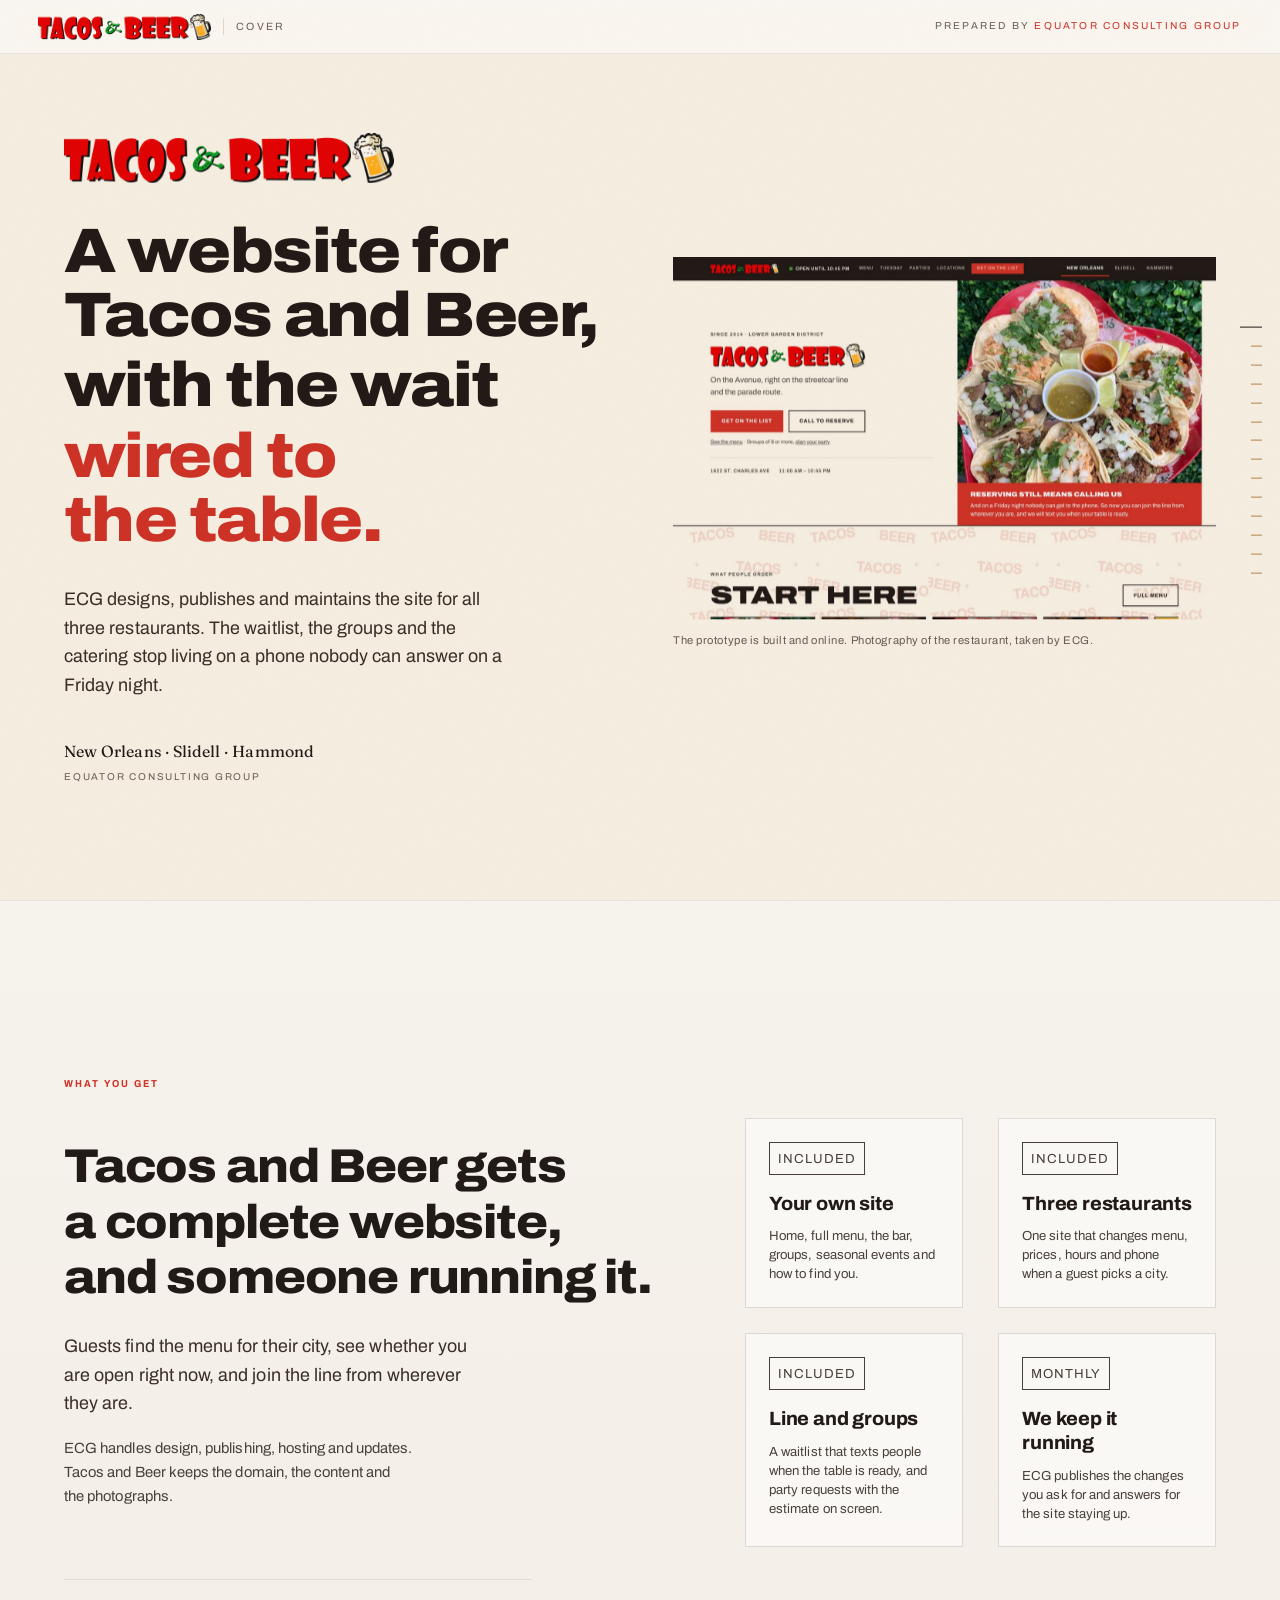
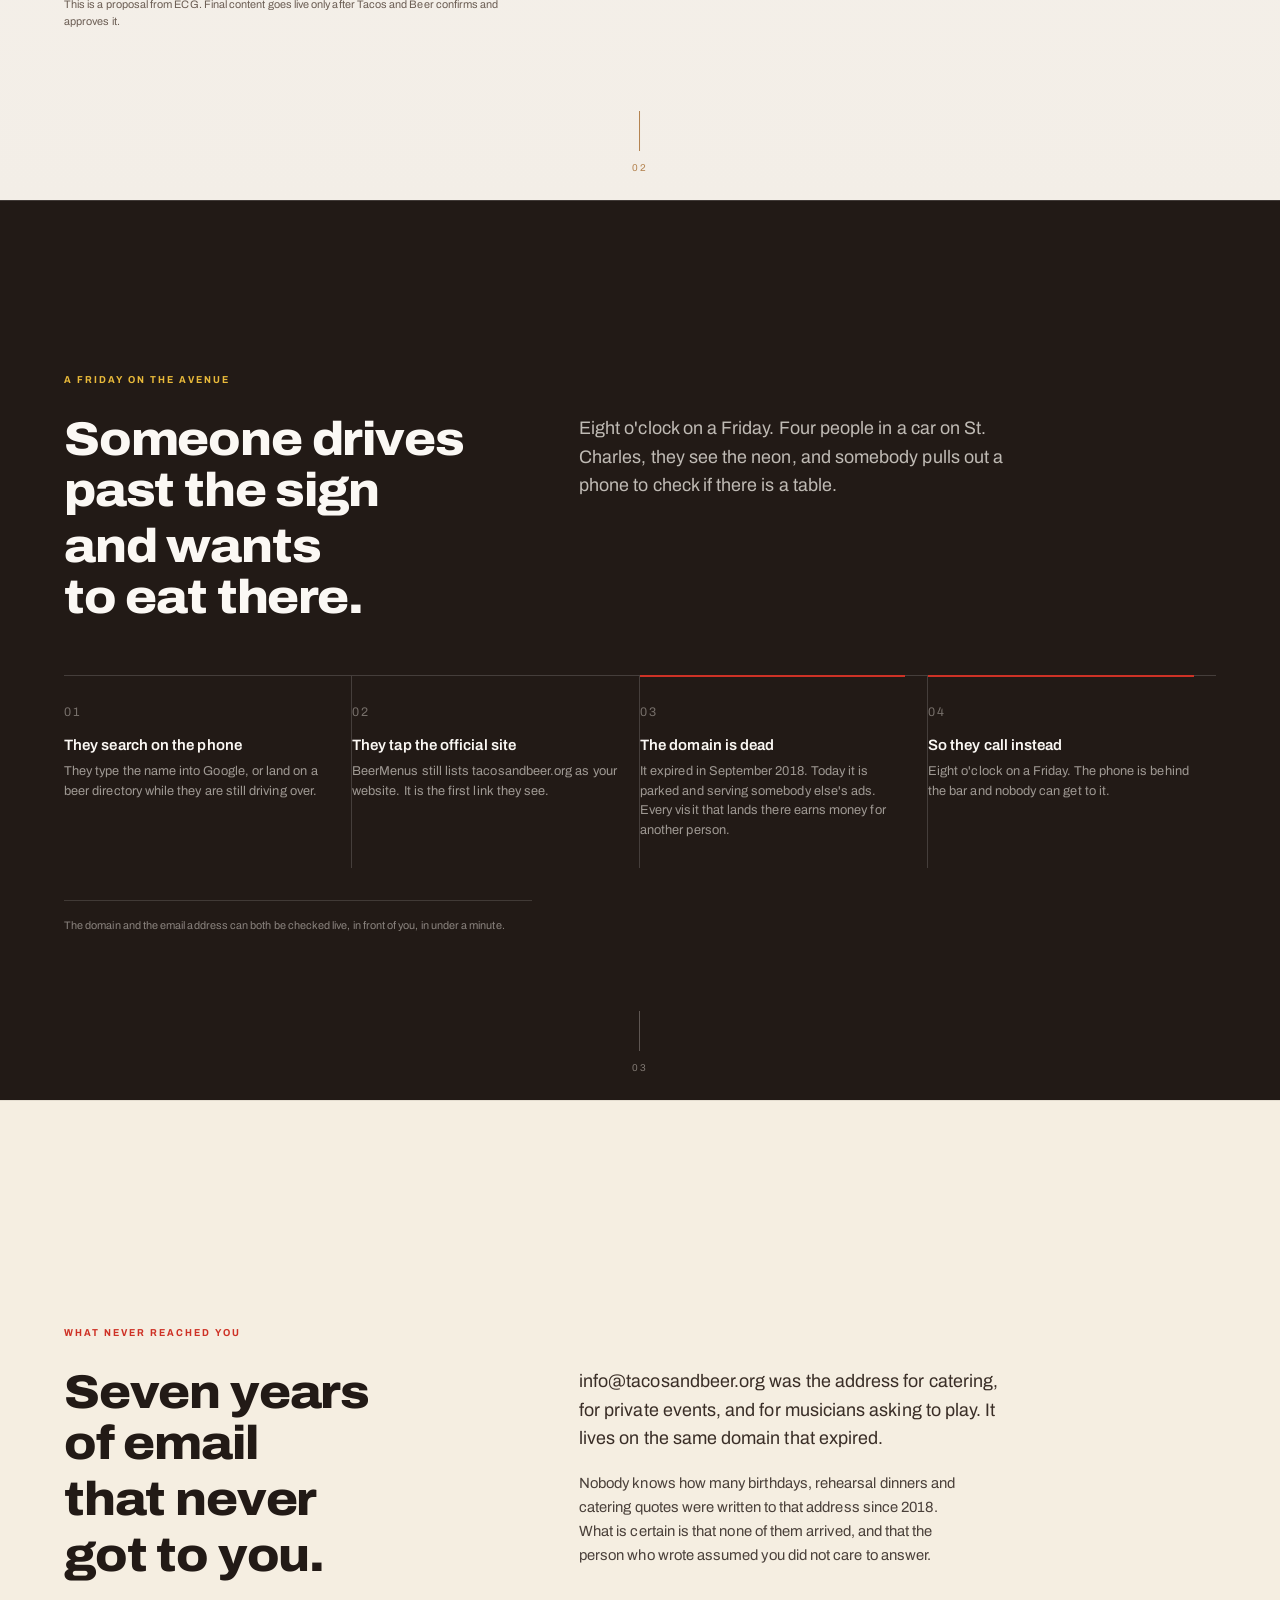
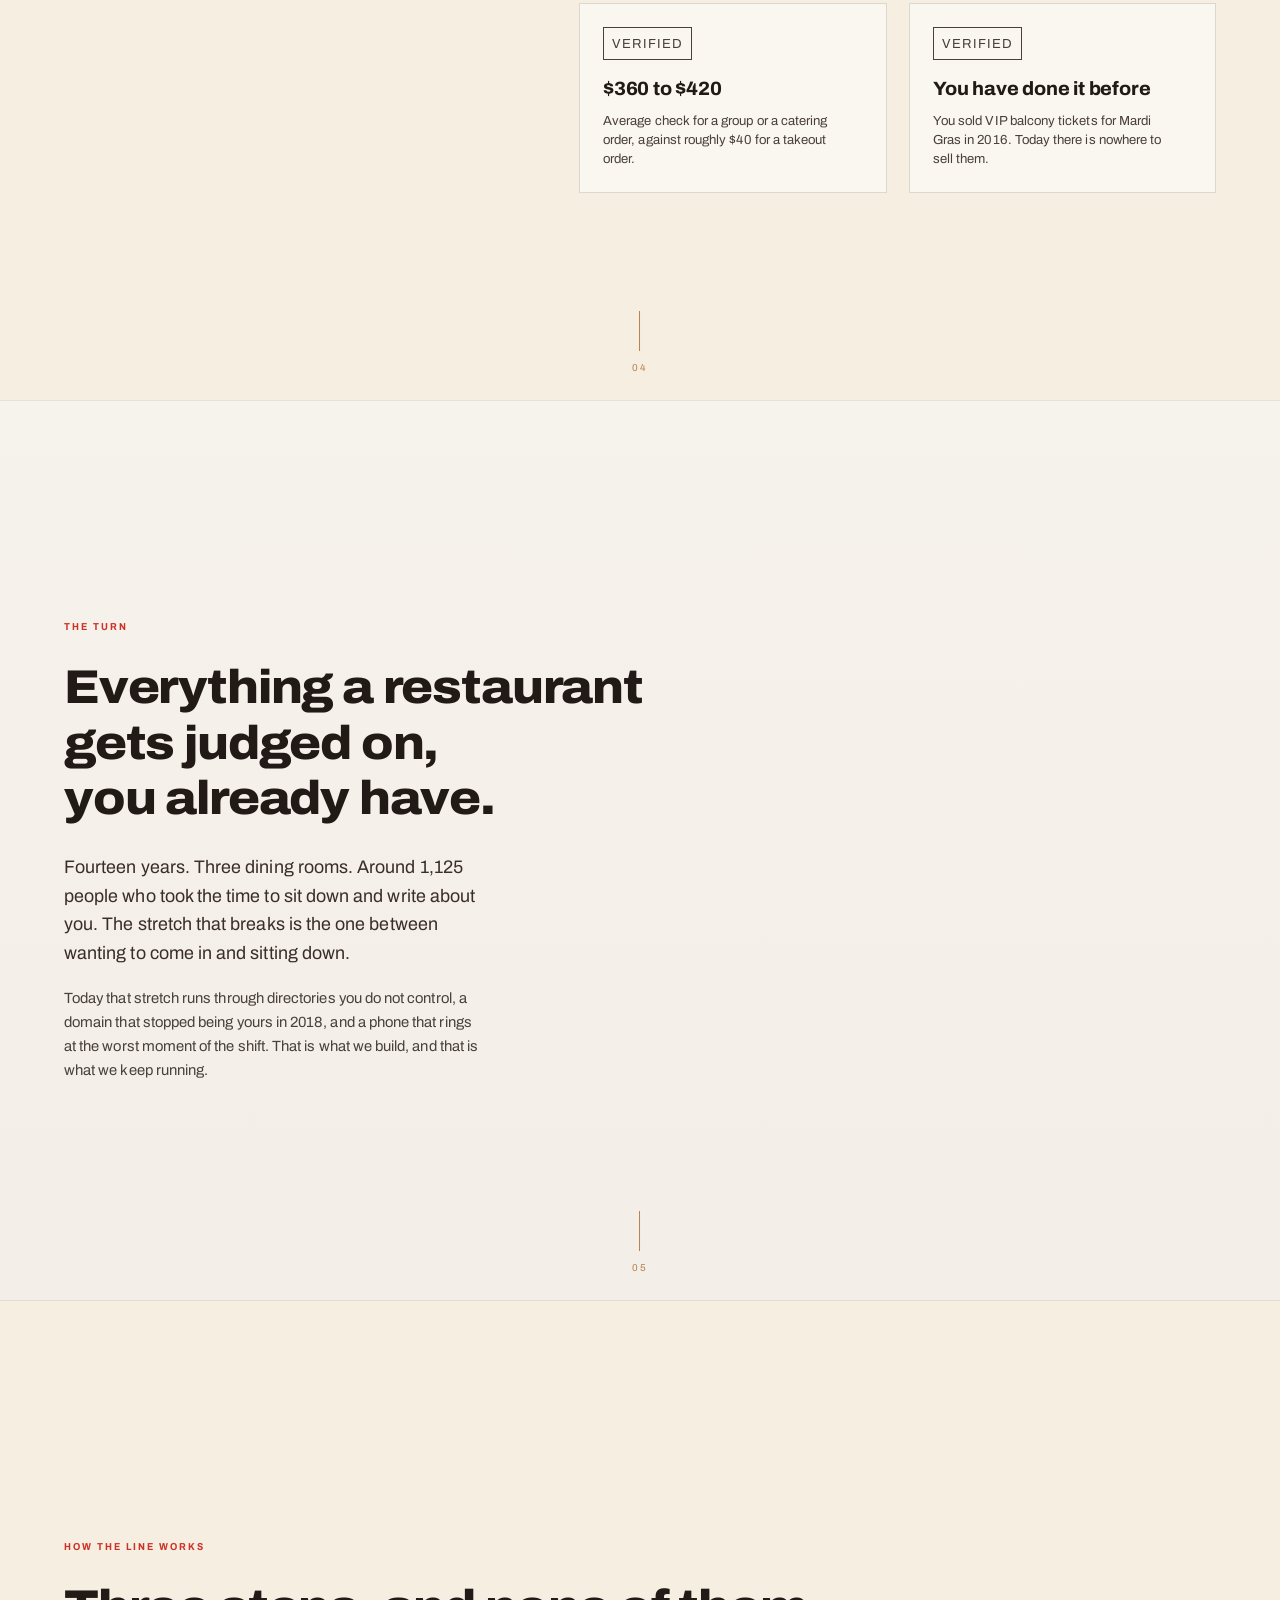
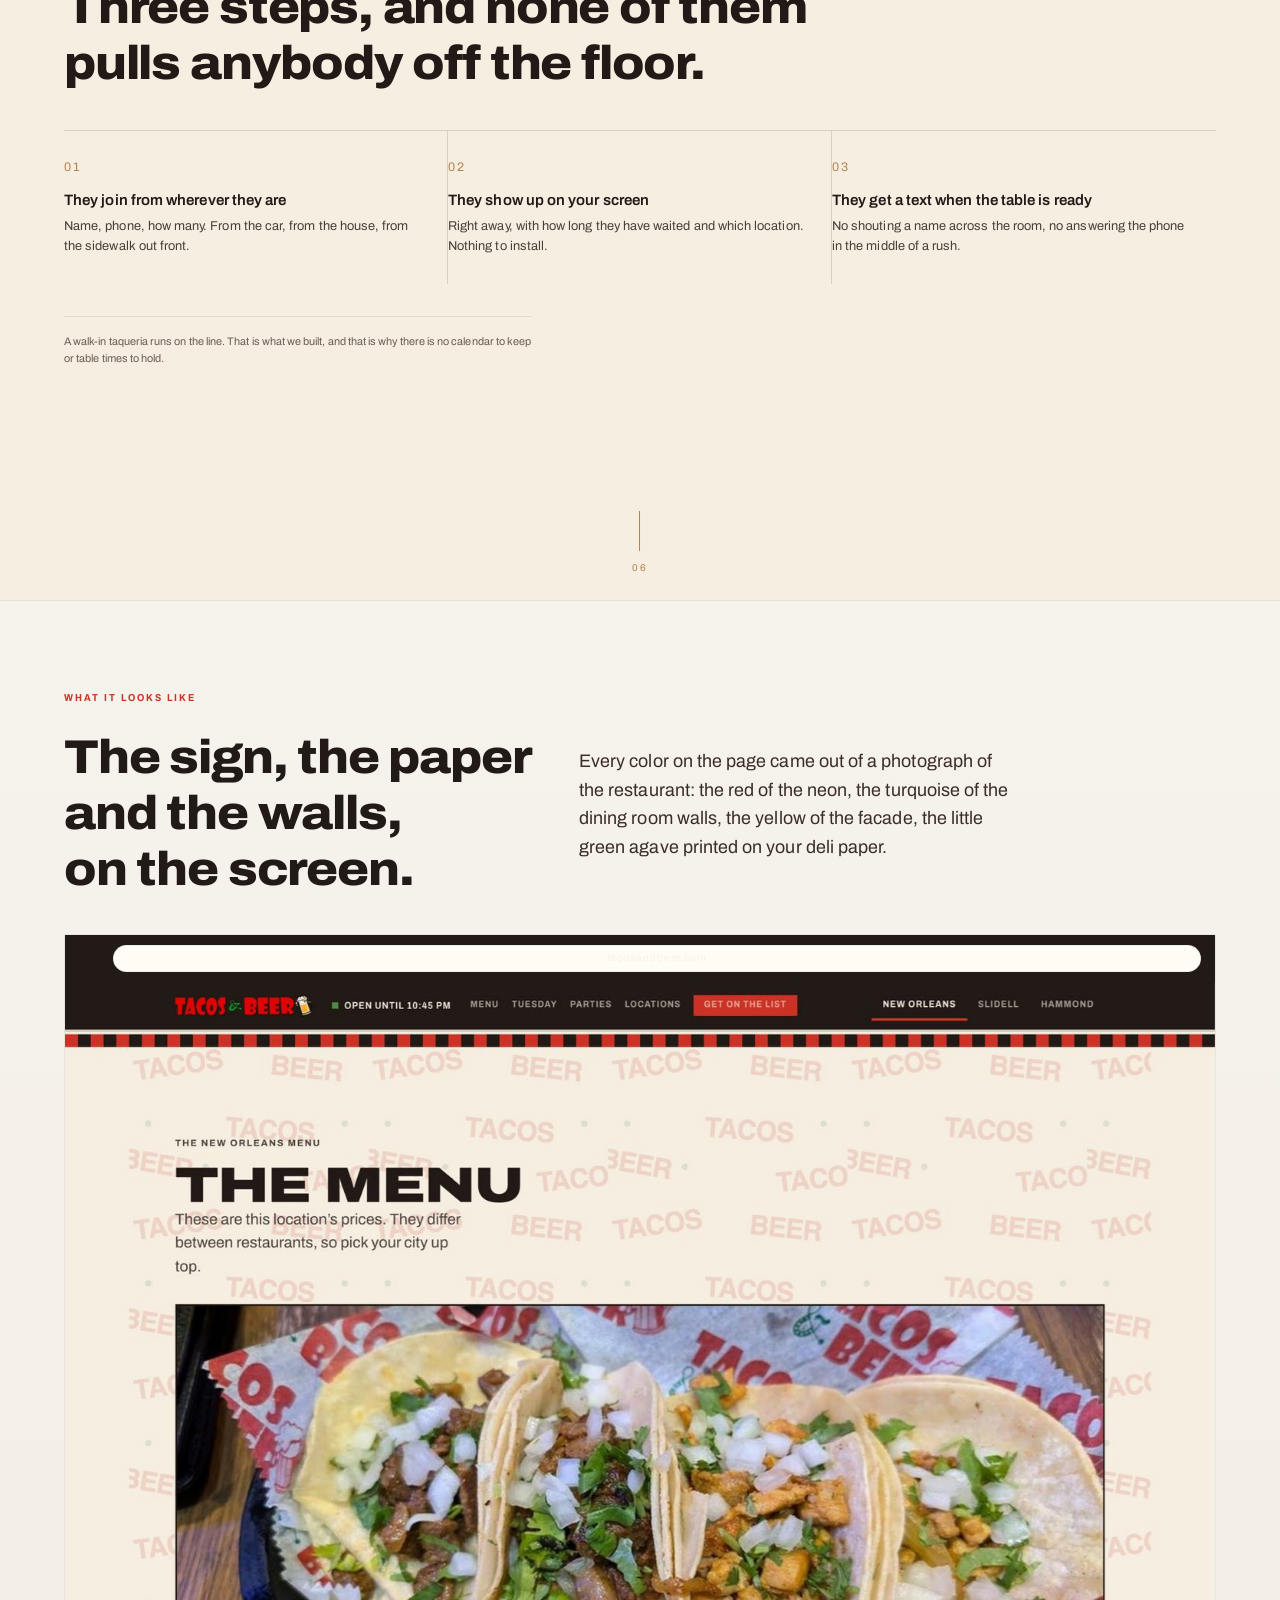
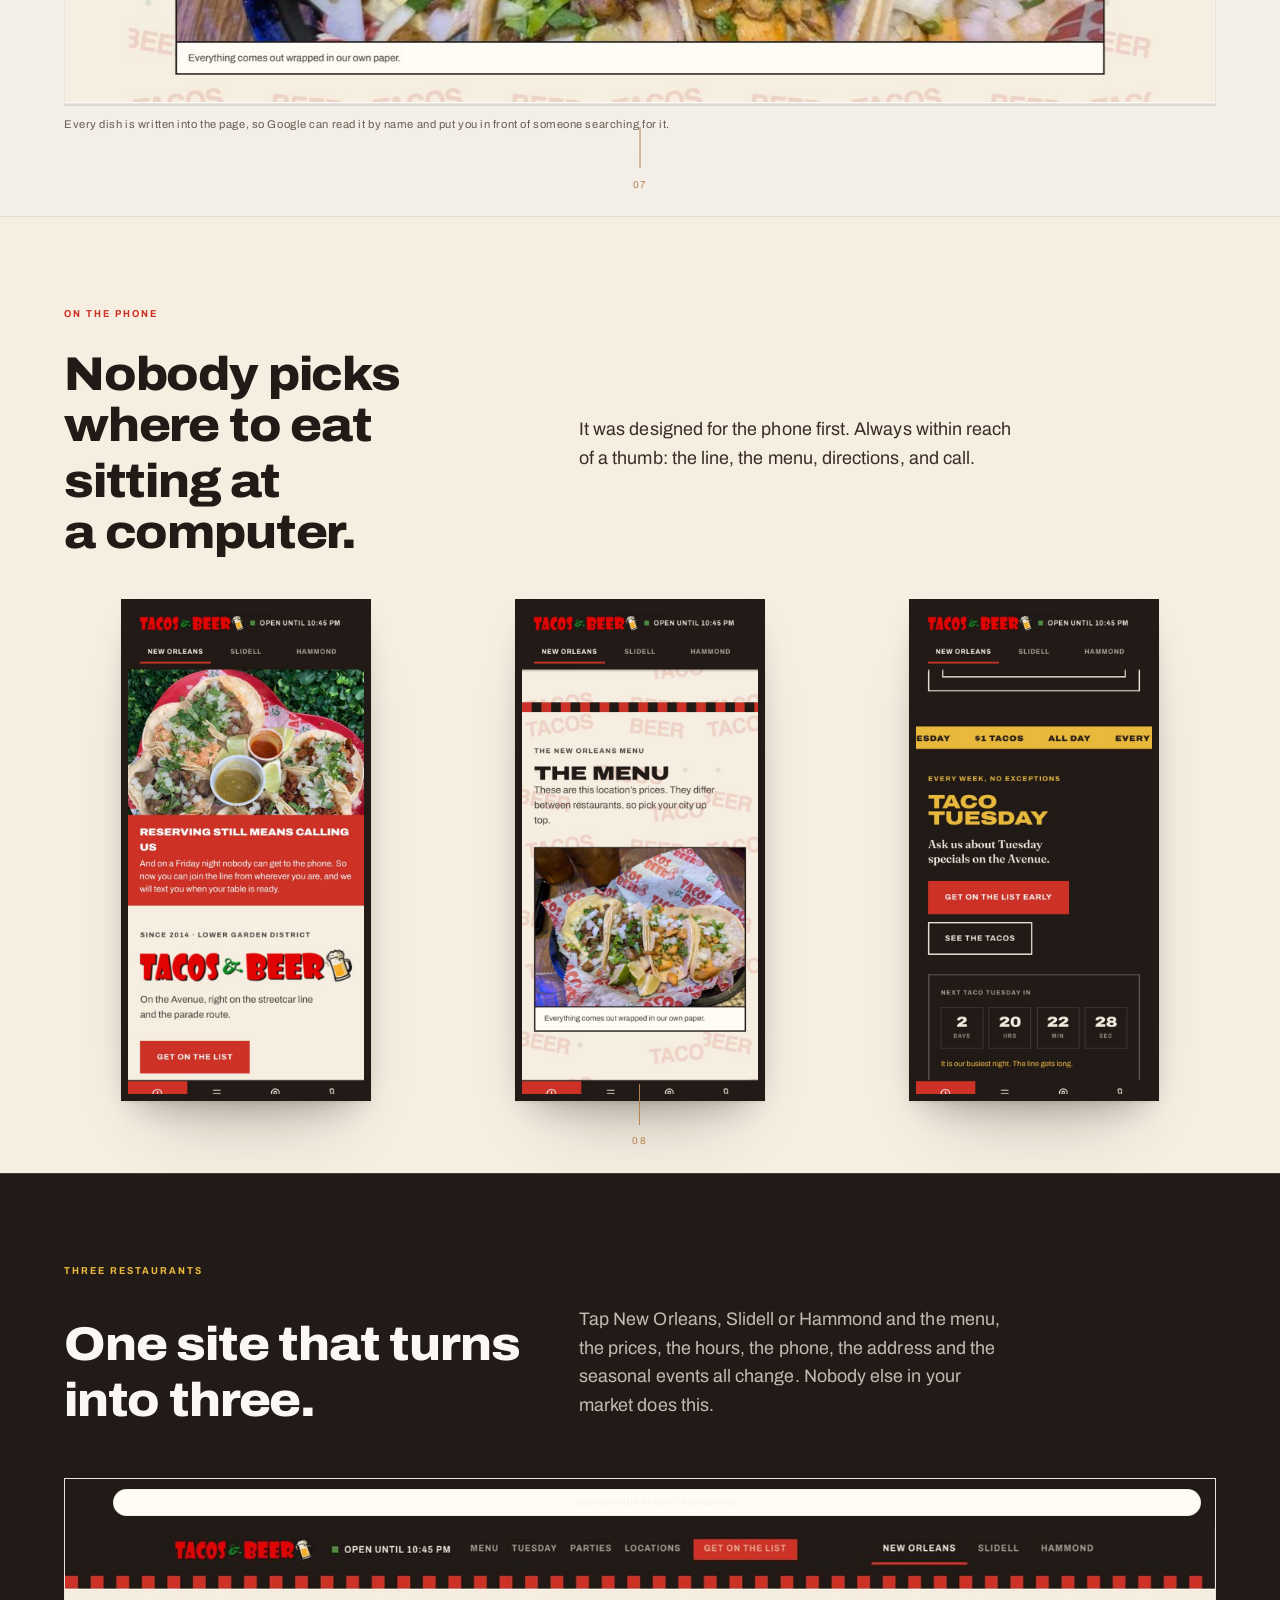
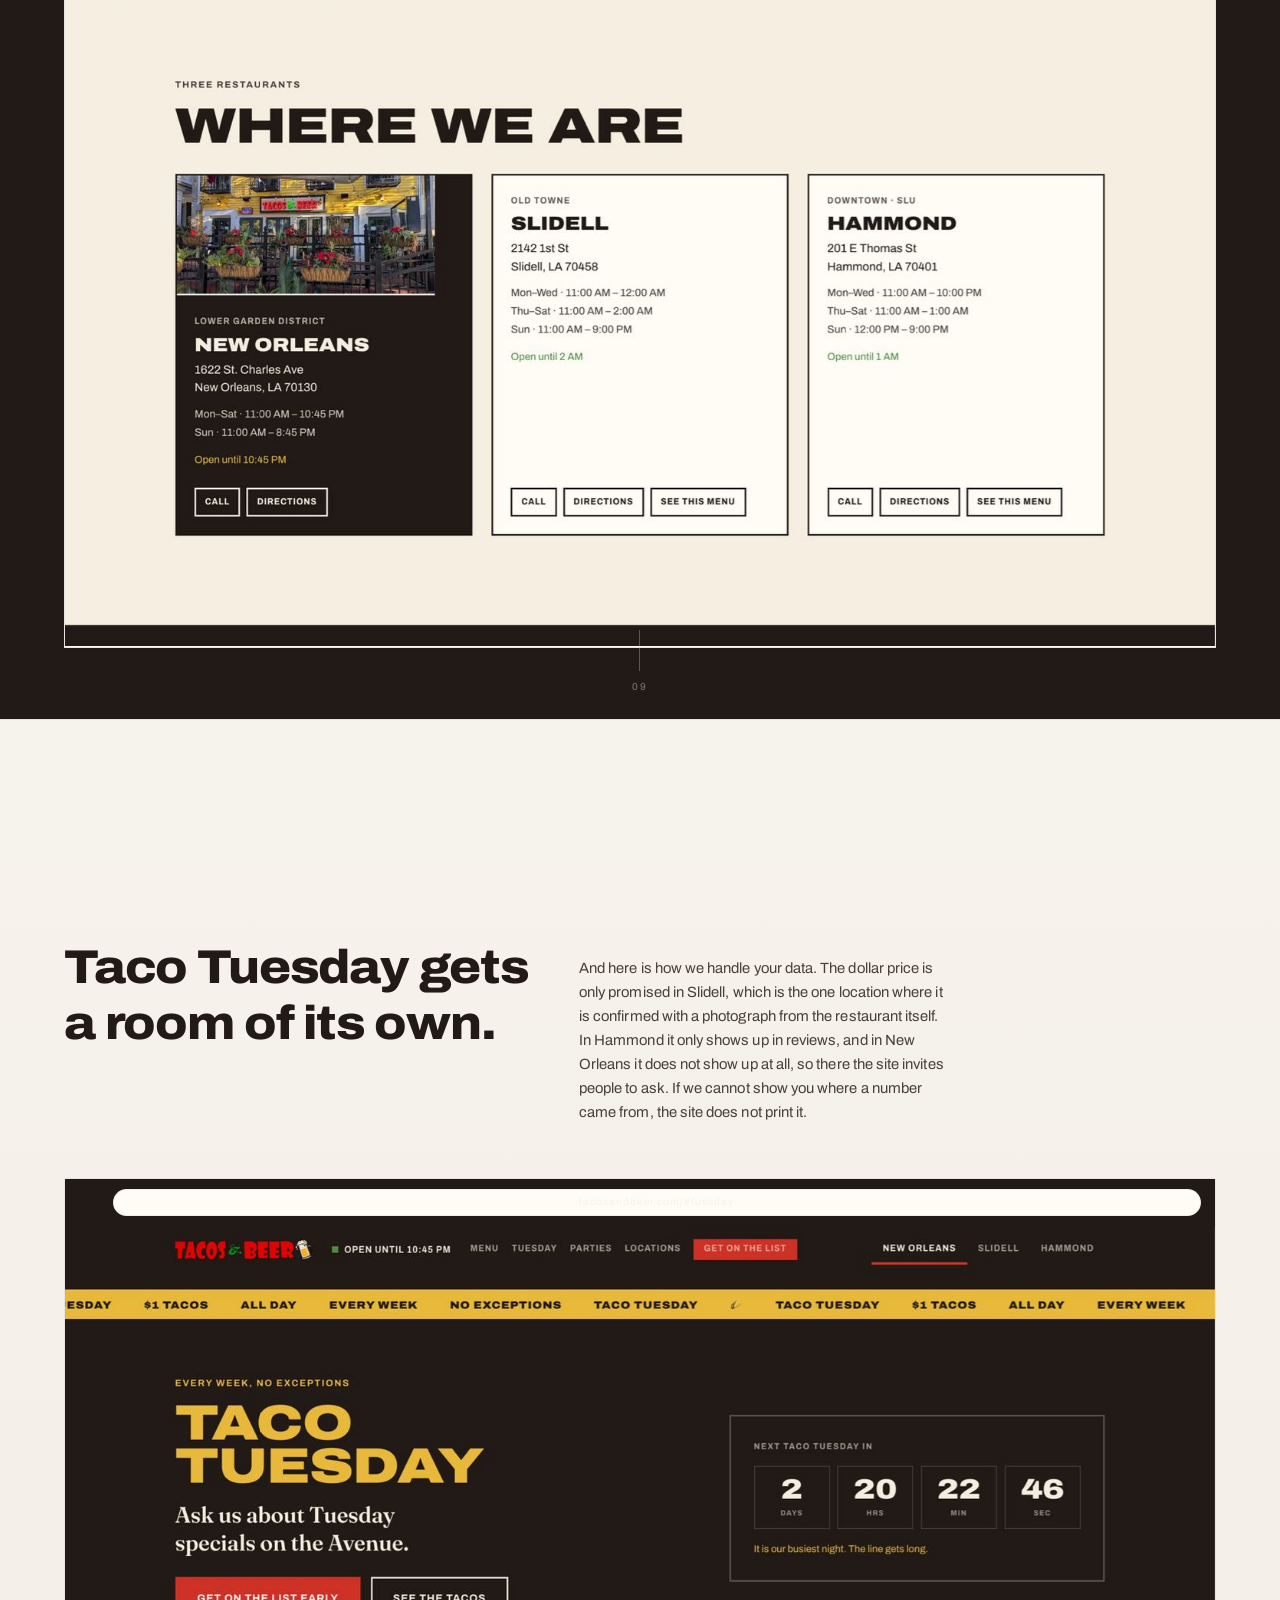
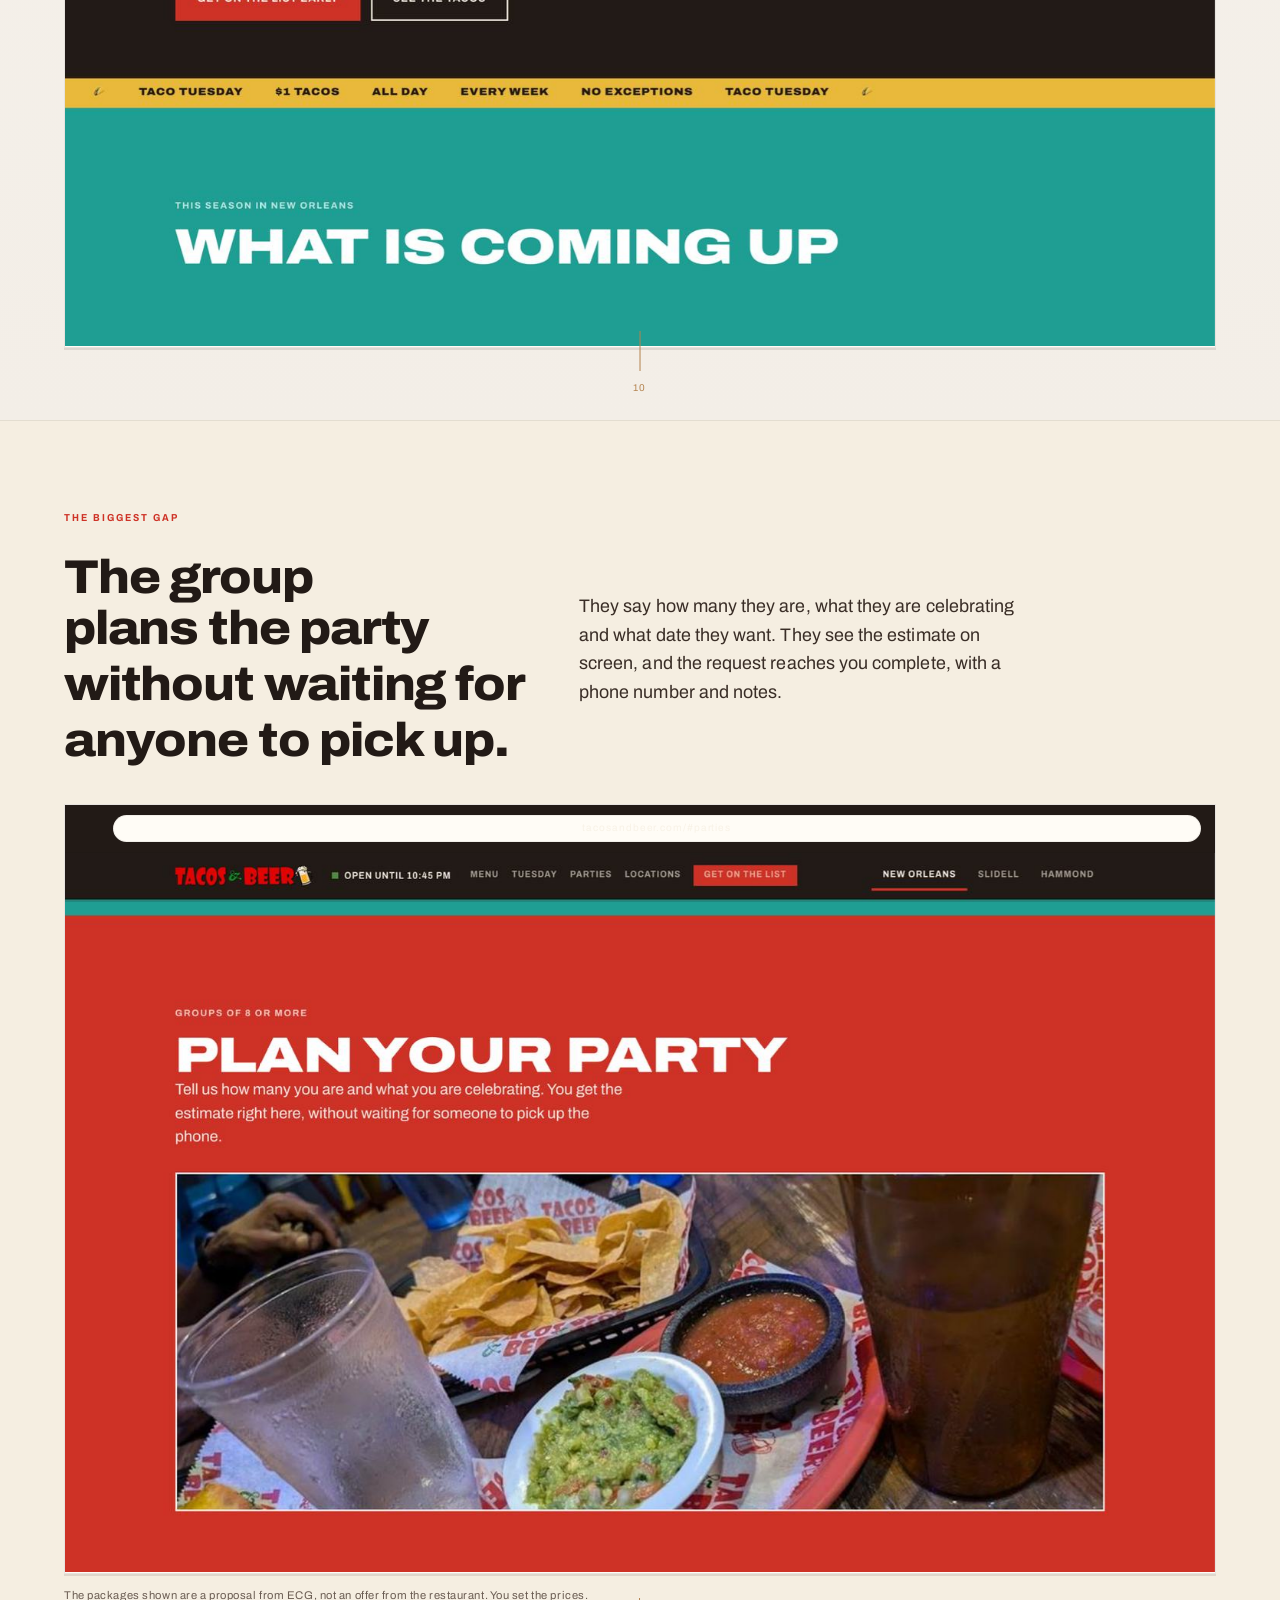
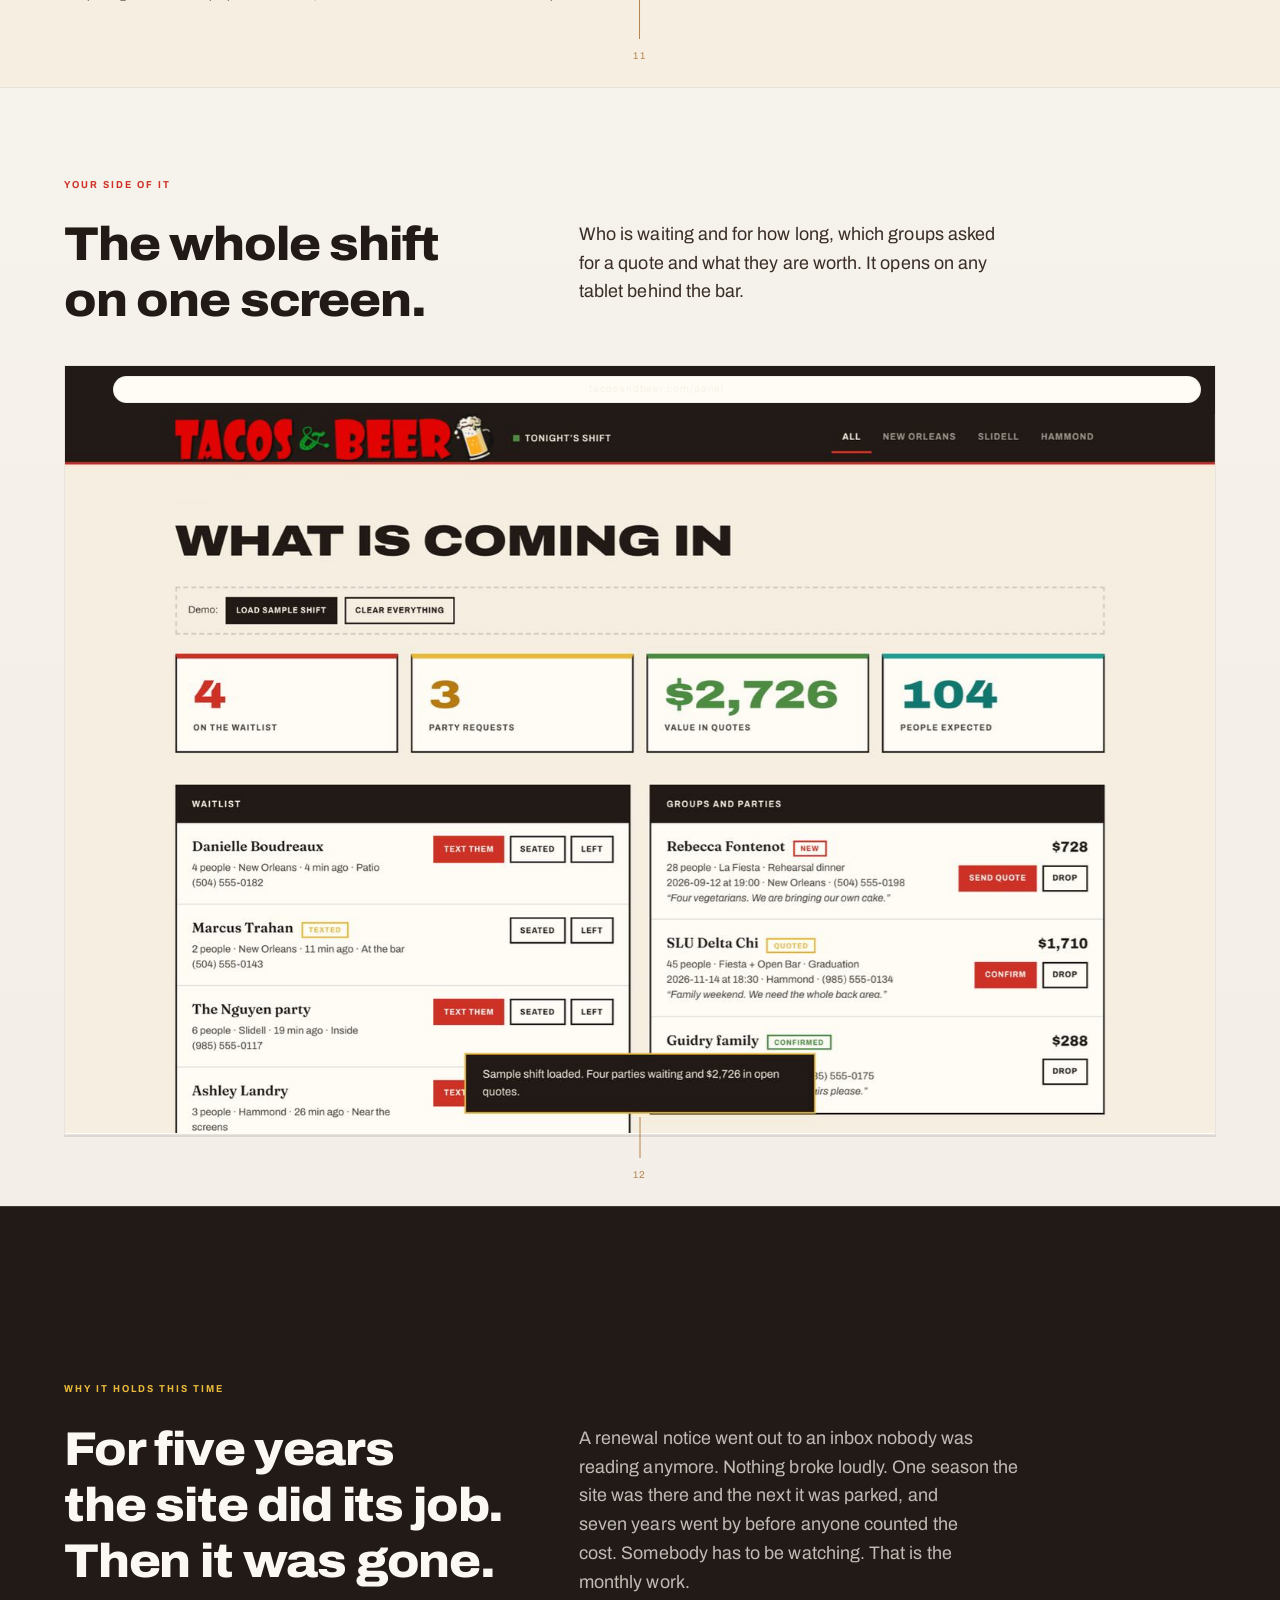
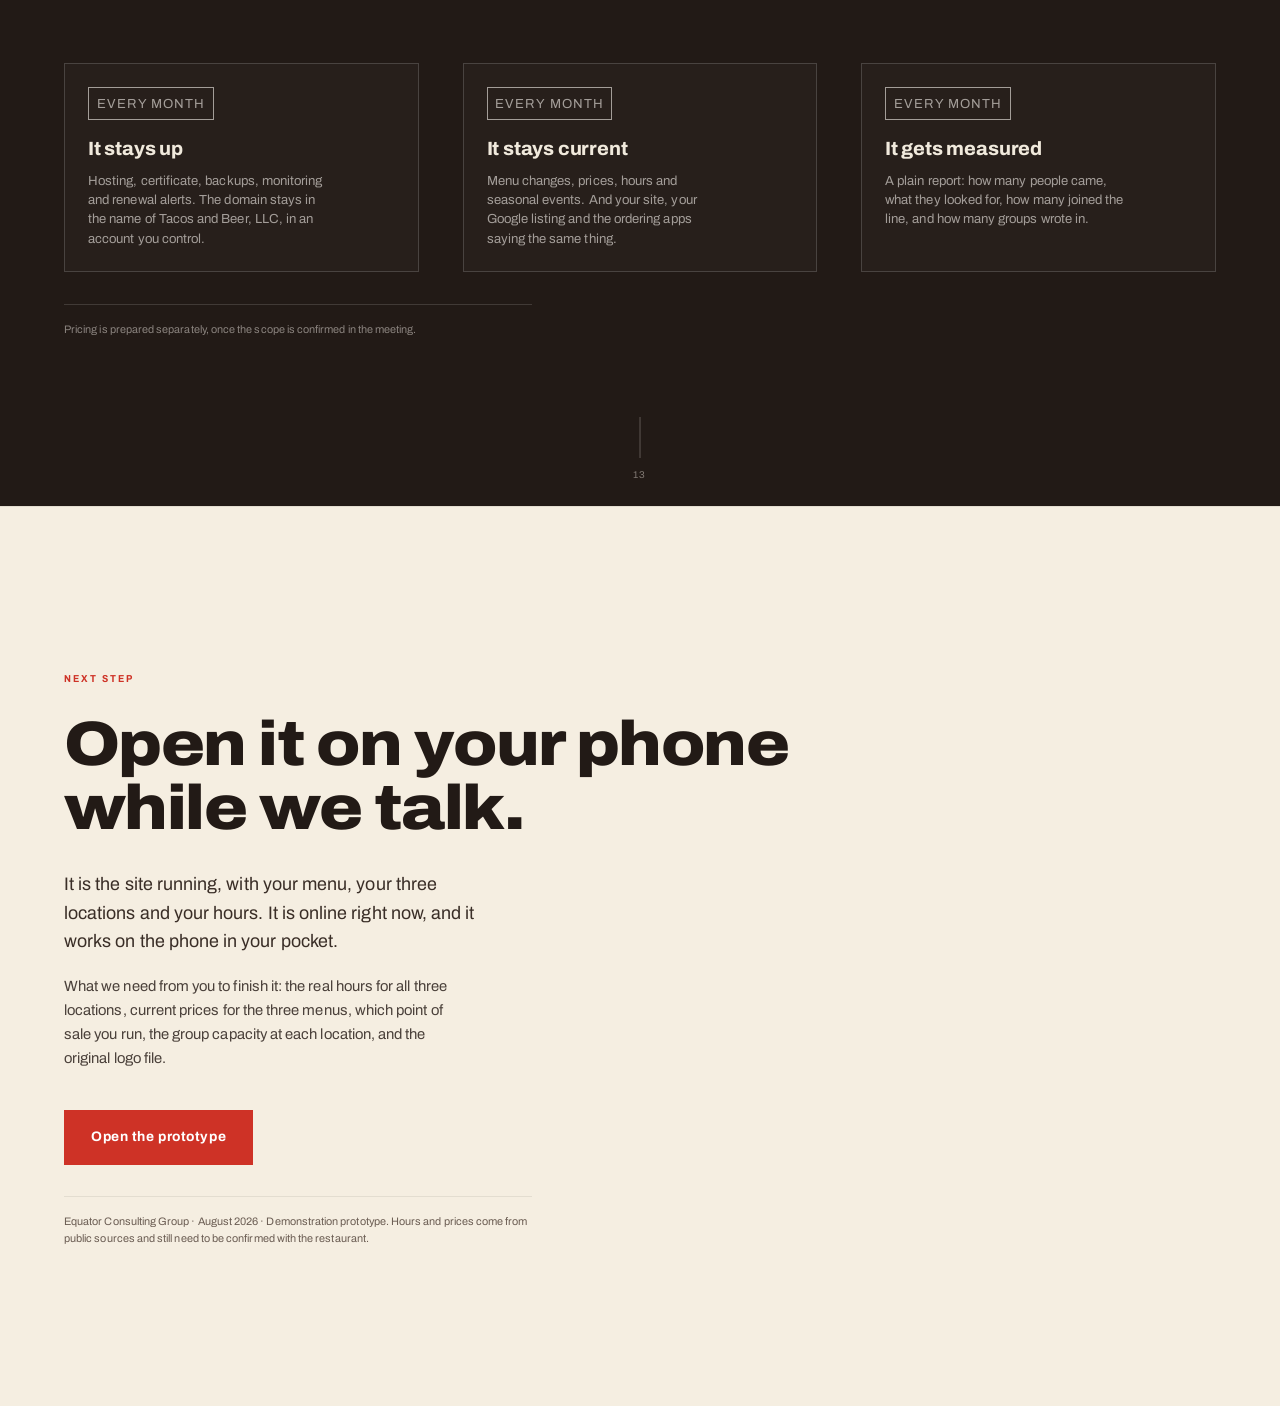
==== proposal/index.html @ 296571c4 "Publica la propuesta en /proposal Deck de una sola pagina, en ingles, con capturas reales del sitio." ====
<!doctype html>
<html lang="en">
<head>
<meta charset="utf-8">
<meta name="robots" content="noindex,nofollow">
<meta name="viewport" content="width=device-width, initial-scale=1, viewport-fit=cover">
<title>Tacos and Beer · Digital experience proposal · Equator Consulting Group</title>
<meta name="description" content="Digital experience proposal for Tacos and Beer, New Orleans, Slidell and Hammond. Prepared by Equator Consulting Group.">
<link rel="preconnect" href="https://fonts.googleapis.com">
<link rel="preconnect" href="https://fonts.gstatic.com" crossorigin>
<link href="https://fonts.googleapis.com/css2?family=Archivo:wdth,wght@62..125,100..900&family=Fraunces:opsz,wght,SOFT,WONK@9..144,400..900,0..100,0..1&display=swap" rel="stylesheet">
<style>
/* ─────────────────────────────  TOKENS  ───────────────────────────── */
:root{
  --ivory:#FBF9F6;
  --paper:#FFFFFF;
  --greige:#E1DAD2;        /* muestreado del monograma real de Kala */
  --greige-soft:#F1ECE6;
  --greige-mid:#DCD3C9;
  --greige-deep:#C3B7A9;
  --ink:#14100D;
  --ink-2:#39332E;
  --ink-soft:#6A625A;
  --ink-faint:#6F6862;
  --clay:#765C4A;
  --ecg:#C06A45;
  --line:rgba(20,16,13,.13);
  --line-soft:rgba(20,16,13,.07);

  --serif:"Fraunces","Hoefler Text","Iowan Old Style",Georgia,serif;
  --kala:"Bodoni Moda","Didot","Bodoni MT",Georgia,serif;
  --sans:"Hanken Grotesk",-apple-system,BlinkMacSystemFont,"Segoe UI",sans-serif;

  --ease:cubic-bezier(.16,1,.3,1);
  --ease-2:cubic-bezier(.32,.72,0,1);

  --pad:clamp(1.25rem,5vw,5.5rem);
  --maxw:1320px;
}

*,*::before,*::after{box-sizing:border-box;}
html{-webkit-text-size-adjust:100%;}
body{
  margin:0;background:var(--ivory);color:var(--ink);
  font-family:var(--sans);font-weight:400;font-size:clamp(15px,1.02vw,17px);
  line-height:1.65;letter-spacing:.004em;
  -webkit-font-smoothing:antialiased;-moz-osx-font-smoothing:grayscale;
  overflow-x:hidden;
}
img{max-width:100%;display:block;}
::selection{background:var(--greige);color:var(--ink);}

/* grano de papel, fijo y sin coste de repintado en scroll */
body::after{
  content:"";position:fixed;inset:0;pointer-events:none;z-index:70;opacity:.05;
  background-image:url("data:image/svg+xml;utf8,<svg xmlns='http://www.w3.org/2000/svg' width='160' height='160'><filter id='n'><feTurbulence type='fractalNoise' baseFrequency='.85' numOctaves='3' stitchTiles='stitch'/><feColorMatrix type='saturate' values='0'/></filter><rect width='160' height='160' filter='url(%23n)'/></svg>");
  mix-blend-mode:multiply;
}

/* ─────────────────────────────  TIPOGRAFÍA  ───────────────────────── */
h1,h2,h3,h4{margin:0;font-family:var(--serif);font-weight:400;letter-spacing:-.012em;line-height:1.04;
  font-optical-sizing:auto;font-variation-settings:"SOFT" 30,"WONK" 0;}
.d1{font-size:clamp(2.35rem,4.9vw,4.4rem);line-height:1.02;letter-spacing:-.028em;font-weight:300;}
.d2{font-size:clamp(1.8rem,3.7vw,3.15rem);line-height:1.08;letter-spacing:-.022em;font-weight:300;}
.d3{font-size:clamp(1.5rem,2.7vw,2.35rem);line-height:1.14;letter-spacing:-.014em;}
.d4{font-size:clamp(1.12rem,1.5vw,1.4rem);line-height:1.25;}
p{margin:0 0 1.05em;}
.lede{font-size:clamp(1.06rem,1.42vw,1.32rem);line-height:1.58;color:var(--ink-2);max-width:44ch;font-weight:300;}
.body-sm{font-size:.925rem;line-height:1.62;color:var(--ink-soft);}
.tiny{font-size:.72rem;line-height:1.5;color:var(--ink-faint);}
em{font-style:italic;}
strong{font-weight:600;color:var(--ink);}

.eyebrow{
  font-family:var(--sans);font-size:.63rem;font-weight:500;
  text-transform:uppercase;letter-spacing:.26em;color:var(--clay);
  display:flex;align-items:center;margin:0 0 1.6rem;
}

.num{
  font-family:var(--kala);font-size:.78rem;letter-spacing:.16em;
  color:var(--greige-deep);font-variant-numeric:lining-nums;
}

/* ─────────────────────────────  LAYOUT  ──────────────────────────── */
main{position:relative;z-index:1;}
.sec{
  position:relative;
  min-height:100dvh;
  padding:clamp(5rem,10vh,7.5rem) var(--pad) clamp(4rem,8vh,6rem);
  display:flex;flex-direction:column;justify-content:center;
  scroll-snap-align:start;
}
.sec[hidden]{display:none !important;}
.sec::before{
  content:"";position:absolute;top:0;left:0;right:0;height:1px;background:var(--line-soft);
  transform:scaleX(0);transform-origin:50% 50%;
  transition:transform 1.4s var(--ease);
}
.sec.seen::before{transform:scaleX(1);}
.sec--ink::before{background:rgba(255,255,255,.14);}
.sec:first-of-type::before{display:none;}
.wrap{width:100%;max-width:var(--maxw);margin:0 auto;}
.wrap-narrow{max-width:920px;}
.sec--tint{background:linear-gradient(180deg,#F6F2EC 0%,#F3EEE7 100%);}
.sec--ink{background:var(--ink);color:var(--greige-soft);}
.sec--ink h1,.sec--ink h2,.sec--ink h3{color:#FBF8F4;}
.sec--ink .lede{color:rgba(241,236,230,.76);}
.sec--ink .eyebrow{color:var(--greige-deep);}
.sec--auto{min-height:auto;}

.grid{display:grid;gap:clamp(1.75rem,3.4vw,4rem);}
.g-2{grid-template-columns:repeat(2,1fr);}
.g-3{grid-template-columns:repeat(3,1fr);}
.g-4{grid-template-columns:repeat(4,1fr);}
.g-split{grid-template-columns:minmax(0,.85fr) minmax(0,1.15fr);align-items:center;}
.g-split-r{grid-template-columns:minmax(0,1.15fr) minmax(0,.85fr);align-items:center;}
.stack-sm{display:flex;flex-direction:column;gap:.6rem;}

/* ─────────────────────────────  CHROME  ──────────────────────────── */
.topbar{
  position:fixed;inset:0 0 auto 0;z-index:60;
  display:flex;align-items:center;justify-content:space-between;gap:1rem;
  padding:.85rem clamp(1.1rem,4vw,2.4rem);
  background:rgba(251,249,246,.78);
  -webkit-backdrop-filter:saturate(1.5) blur(14px);backdrop-filter:saturate(1.5) blur(14px);
  border-bottom:1px solid var(--line-soft);
  transition:background .5s var(--ease),color .5s var(--ease),border-color .5s var(--ease);
}
.topbar.on-dark{background:rgba(20,16,13,.7);border-bottom-color:rgba(255,255,255,.1);}
.topbar.on-dark .tb-mark .mark{color:#FBF8F4;}
.topbar.on-dark .tb-right,.topbar.on-dark .tb-sec{color:rgba(241,236,230,.7);}
.tb-mark{display:flex;align-items:center;gap:.75rem;min-width:0;}
.tb-mark .mark{opacity:.9;}
.tb-sec{font-size:.66rem;letter-spacing:.2em;text-transform:uppercase;color:var(--ink-faint);
  padding-left:.75rem;border-left:1px solid var(--line);white-space:nowrap;
  overflow:hidden;text-overflow:ellipsis;max-width:42vw;}
.tb-right{font-size:.63rem;letter-spacing:.22em;text-transform:uppercase;color:var(--ink-faint);white-space:nowrap;}
.tb-right b{font-weight:500;color:var(--ecg);}
.progress{position:fixed;top:0;left:0;height:2px;background:var(--clay);z-index:61;width:0;
  transition:width .18s linear;}

/* riel de secciones */
.rail{position:fixed;right:1.15rem;top:50%;transform:translateY(-50%);z-index:59;
  display:flex;flex-direction:column;gap:.62rem;align-items:flex-end;}
.rail button{
  -webkit-appearance:none;appearance:none;border:0;padding:0;cursor:pointer;background:none;
  width:22px;height:9px;display:flex;align-items:center;justify-content:flex-end;
}
.rail button::after{content:"";width:11px;height:1px;background:var(--greige-deep);
  transition:width .5s var(--ease),background .5s var(--ease);}
.rail button[aria-current="true"]::after{width:22px;background:var(--ink);}
.rail button:hover::after{width:18px;background:var(--clay);}
.rail.on-dark button::after{background:rgba(225,218,210,.4);}
.rail.on-dark button[aria-current="true"]::after{background:#FBF8F4;}

/* ─────────────────────────────  REVEAL  ──────────────────────────── */
.rv{opacity:0;transform:translate3d(0,26px,0);
  transition:opacity .9s var(--ease),transform 1.05s var(--ease);will-change:opacity,transform;}
.rv.in{opacity:1;transform:none;}
.rv-1{transition-delay:.07s}.rv-2{transition-delay:.14s}.rv-3{transition-delay:.21s}
.rv-4{transition-delay:.28s}.rv-5{transition-delay:.35s}.rv-6{transition-delay:.42s}
.rv-7{transition-delay:.49s}
@media (prefers-reduced-motion:reduce){
  .rv{opacity:1;transform:none;transition:none;}
  *{animation-duration:.001ms !important;transition-duration:.001ms !important;}
  html{scroll-behavior:auto !important;}
}

/* ─────────────────────────────  PIEZAS  ──────────────────────────── */
.rule{height:1px;background:var(--line);border:0;margin:0;}
.tag{
  display:inline-block;
  font-size:.6rem;letter-spacing:.2em;text-transform:uppercase;font-weight:500;
  color:var(--ink-soft);border:0;border-radius:0;
  padding:0;background:transparent;white-space:nowrap;
}
.tag--concept{color:var(--clay);}
.tag--concept::before{display:none;}

.cover-credit{margin:2.4rem 0 0;display:grid;gap:.28rem;}
.cover-credit strong{font-family:var(--serif);font-size:1rem;font-weight:400;color:var(--ink);}
.cover-credit span{font-size:.62rem;letter-spacing:.18em;text-transform:uppercase;color:var(--ink-faint);}

.stat{
  min-height:176px;padding:clamp(1.3rem,1.8vw,1.75rem);
  border:1px solid var(--line);background:rgba(255,255,255,.5);
  display:flex;flex-direction:column;align-items:flex-start;
}
.stat .proof{margin-bottom:1.05rem;}
.stat h4{margin-bottom:.65rem;}
.stat b{display:block;font-family:var(--kala);font-weight:400;font-size:clamp(2.3rem,4vw,3.4rem);
  line-height:1;font-weight:400;letter-spacing:-.02em;margin-bottom:.45rem;}
.stat span{display:block;font-size:.82rem;color:var(--ink-soft);line-height:1.45;}
.stat>span:last-child{max-width:30ch;}
.sec--ink .stat{border-color:rgba(255,255,255,.16);background:rgba(255,255,255,.025);}
.sec--ink .stat span{color:rgba(241,236,230,.62);}

blockquote{margin:0;font-family:var(--serif);font-size:clamp(1.4rem,2.75vw,2.3rem);
  line-height:1.28;letter-spacing:-.018em;font-weight:300;
  font-optical-sizing:auto;font-variation-settings:"SOFT" 30,"WONK" 0;}

/* fotografía */
.plate{position:relative;overflow:hidden;background:var(--greige-soft);}
.plate img{width:100%;height:100%;object-fit:cover;}
.plate--wide{aspect-ratio:16/7;}
.caption{margin-top:.8rem;font-size:.7rem;letter-spacing:.05em;color:var(--ink-faint);line-height:1.5;}

/* ─────────  RECORRIDO  ───────── */
.path{display:grid;gap:0;grid-template-columns:repeat(5,1fr);border-top:1px solid var(--line);}
.path--broken{grid-template-columns:repeat(4,1fr);}
.path--three{grid-template-columns:repeat(3,1fr);}
.step{padding:1.6rem 1.35rem 1.7rem 0;border-right:1px solid var(--line);position:relative;}
.step:last-child{border-right:0;}
.step .num{display:block;margin-bottom:.85rem;}
.step h4{font-family:var(--sans);font-size:.94rem;font-weight:600;letter-spacing:.005em;
  line-height:1.3;margin-bottom:.4rem;color:var(--ink);}
.step p{margin:0;font-size:.8rem;line-height:1.55;color:var(--ink-soft);}
.step--dead{opacity:.95;}
.step--dead::before{
  content:"";position:absolute;left:0;right:1.35rem;top:-1px;height:2px;background:var(--ecg);
}
.step--dead h4{color:var(--ecg);}
.sec--ink .path,.sec--ink .step{border-color:rgba(255,255,255,.16);}
.sec--ink .step h4{color:#FBF8F4;}
.sec--ink .step p{color:rgba(241,236,230,.6);}
.sec--ink .num{color:rgba(225,218,210,.45);}

/* ─────────  MOCKUP: NAVEGADOR  ───────── */
.browser{
  border-radius:14px;overflow:hidden;background:var(--paper);
  border:1px solid rgba(20,16,13,.1);
  box-shadow:0 1px 1px rgba(20,16,13,.03),0 8px 22px -12px rgba(20,16,13,.16),0 34px 70px -30px rgba(20,16,13,.22);
}
.browser__bar{
  display:flex;align-items:center;gap:.7rem;padding:.62rem .9rem;
  background:#F4F0EA;border-bottom:1px solid rgba(20,16,13,.08);
}
.dots{display:flex;gap:5px;flex:none;}
.dots i{width:7px;height:7px;border-radius:50%;background:var(--greige-deep);opacity:.8;}
.url{
  flex:1;min-width:0;text-align:center;font-size:.63rem;letter-spacing:.09em;
  color:var(--ink-faint);background:var(--paper);border-radius:999px;padding:.28rem .8rem;
  border:1px solid rgba(20,16,13,.06);overflow:hidden;text-overflow:ellipsis;white-space:nowrap;
}
.browser__view{background:var(--paper);}

/* ─────────  MOCKUP: TELÉFONO  ───────── */
.phone{
  width:100%;max-width:268px;margin-inline:auto;
  border-radius:34px;padding:8px;background:#1B1714;
  box-shadow:0 2px 3px rgba(20,16,13,.05),0 16px 34px -16px rgba(20,16,13,.3),0 44px 78px -40px rgba(20,16,13,.3);
}
.phone__screen{border-radius:27px;overflow:hidden;background:var(--paper);position:relative;
  aspect-ratio:9/18.6;display:flex;flex-direction:column;}
.phone__notch{position:absolute;top:7px;left:50%;transform:translateX(-50%);
  width:56px;height:5px;border-radius:99px;background:rgba(20,16,13,.16);z-index:3;}

/* ─────────  UI DE KALA DENTRO DE LOS MOCKUPS  ───────── */
.k{font-family:var(--sans);color:var(--ink);}
.k h3,.k h4,.k .k-book__h,.k b{font-family:var(--kala);font-variation-settings:normal;}
.k-nav{display:flex;align-items:center;justify-content:space-between;
  padding:.85rem 1.35rem;border-bottom:1px solid var(--line-soft);}
.k-nav .mark{font-size:.6rem;}
.k-nav ul{display:flex;gap:1.15rem;list-style:none;margin:0;padding:0;}
.k-nav li{font-size:.6rem;letter-spacing:.13em;text-transform:uppercase;color:var(--ink-soft);}
.k-cta{font-size:.57rem;letter-spacing:.15em;text-transform:uppercase;font-weight:500;
  background:var(--ink);color:var(--ivory);padding:.5em 1.05em;border-radius:999px;white-space:nowrap;}
.k-cta--ghost{background:transparent;color:var(--ink);border:1px solid var(--line);}

.k-hero{position:relative;display:grid;grid-template-columns:1fr 1fr;align-items:stretch;
  background:var(--ivory);min-height:270px;}
.k-hero__text{padding:2.1rem 1.6rem 2.1rem 1.9rem;display:flex;flex-direction:column;justify-content:center;}
.k-hero__eyebrow{font-size:.53rem;letter-spacing:.24em;text-transform:uppercase;color:var(--clay);margin-bottom:.85rem;}
.k-hero h3{font-size:clamp(1.35rem,2.5vw,2.15rem);line-height:1.03;letter-spacing:-.02em;margin-bottom:.7rem;}
.k-hero h3 em{font-style:italic;color:var(--clay);}
.k-hero p{font-size:.7rem;line-height:1.6;color:var(--ink-soft);margin-bottom:1.15rem;max-width:30ch;}
.k-hero__img{position:relative;overflow:hidden;background:var(--greige-soft);}
.k-hero__img img{width:100%;height:100%;object-fit:cover;object-position:center 22%;}
.k-strip{display:flex;justify-content:space-between;gap:1rem;padding:.85rem 1.9rem;
  border-top:1px solid var(--line-soft);background:var(--paper);}
.k-strip span{font-size:.55rem;letter-spacing:.16em;text-transform:uppercase;color:var(--ink-faint);}

/* servicios */
.k-cats{display:flex;gap:1.4rem;padding:1rem 1.9rem;border-bottom:1px solid var(--line-soft);
  overflow-x:auto;scrollbar-width:none;}
.k-cats::-webkit-scrollbar{display:none;}
.k-cats span{font-size:.6rem;letter-spacing:.16em;text-transform:uppercase;color:var(--ink-faint);
  white-space:nowrap;padding-bottom:.3rem;}
.k-cats span.on{color:var(--ink);border-bottom:1px solid var(--ink);}
.k-svc{display:grid;grid-template-columns:repeat(3,1fr);}
.k-svc article{padding:1.5rem 1.4rem 1.7rem;border-right:1px solid var(--line-soft);
  border-bottom:1px solid var(--line-soft);}
.k-svc article:nth-child(3n){border-right:0;}
.k-svc h4{font-family:var(--serif);font-size:1.02rem;font-weight:400;margin-bottom:.5rem;letter-spacing:-.01em;}
.k-svc ul{list-style:none;margin:0;padding:0;display:flex;flex-wrap:wrap;gap:.3rem .5rem;}
.k-svc li{font-size:.62rem;color:var(--ink-soft);letter-spacing:.02em;}
.k-svc li::after{content:"·";margin-left:.5rem;color:var(--greige-deep);}
.k-svc li:last-child::after{display:none;}

/* equipo */
.k-team{display:grid;grid-template-columns:repeat(5,1fr);gap:0;}
.k-team figure{margin:0;border-right:1px solid var(--line-soft);}
.k-team figure:last-child{border-right:0;}
.k-team .ph{aspect-ratio:1/1.16;overflow:hidden;background:var(--greige-soft);}
.k-team .ph img{width:100%;height:100%;object-fit:cover;filter:saturate(.92) contrast(1.02);}
.k-team figcaption{padding:.75rem .9rem 1rem;}
.k-team b{display:block;font-family:var(--serif);font-size:.88rem;font-weight:400;
  letter-spacing:-.005em;margin-bottom:.22rem;}
.k-team i{display:block;font-style:normal;font-size:.55rem;letter-spacing:.13em;
  text-transform:uppercase;color:var(--clay);margin-bottom:.5rem;}
.k-team small{display:block;font-size:.6rem;line-height:1.5;color:var(--ink-soft);}

/* perfil */
.k-prof{display:grid;grid-template-columns:.72fr 1fr;}
.k-prof__ph{background:var(--greige-soft);overflow:hidden;}
.k-prof__ph img{width:100%;height:100%;object-fit:cover;min-height:330px;}
.k-prof__body{padding:1.9rem 1.8rem;}
.k-prof__body h4{font-family:var(--serif);font-size:1.75rem;font-weight:400;letter-spacing:-.018em;margin-bottom:.3rem;}
.k-prof__role{font-size:.55rem;letter-spacing:.2em;text-transform:uppercase;color:var(--clay);margin-bottom:1.15rem;}
.k-prof__quote{font-family:var(--serif);font-size:.95rem;line-height:1.5;color:var(--ink-2);
  padding-left:.9rem;border-left:1px solid var(--greige-mid);margin-bottom:1.2rem;}
.k-prof__grid{display:grid;grid-template-columns:1fr 1fr;gap:1rem 1.4rem;margin-bottom:1.4rem;}
.k-prof__grid dt{font-size:.52rem;letter-spacing:.18em;text-transform:uppercase;color:var(--ink-faint);margin-bottom:.35rem;}
.k-prof__grid dd{margin:0;font-size:.68rem;line-height:1.55;color:var(--ink-2);}

/* reserva */
.k-book{padding:1.5rem 1.4rem;display:flex;flex-direction:column;gap:.55rem;flex:1;}
.k-book__h{font-family:var(--serif);font-size:1.05rem;margin-bottom:.35rem;}
.k-step{border:1px solid var(--line-soft);border-radius:9px;padding:.7rem .85rem;
  display:flex;align-items:center;justify-content:space-between;gap:.6rem;}
.k-step.on{border-color:var(--ink);background:var(--ivory);}
.k-step .lab{font-size:.5rem;letter-spacing:.17em;text-transform:uppercase;color:var(--ink-faint);
  display:block;margin-bottom:.18rem;}
.k-step .val{font-size:.72rem;font-weight:500;color:var(--ink);line-height:1.3;}
.k-step .val.mute{font-weight:400;color:var(--ink-faint);}
.k-slots{display:grid;grid-template-columns:repeat(3,1fr);gap:.4rem;}
.k-slot{border:1px solid var(--line-soft);border-radius:7px;padding:.42rem;text-align:center;
  font-size:.62rem;color:var(--ink-2);}
.k-slot.on{background:var(--ink);color:var(--ivory);border-color:var(--ink);}
.k-slot.off{color:var(--greige-deep);text-decoration:line-through;}
.k-confirm{margin-top:auto;background:var(--ink);color:var(--ivory);border-radius:9px;
  padding:.75rem;text-align:center;font-size:.62rem;letter-spacing:.16em;text-transform:uppercase;font-weight:500;}
.k-handoff{font-size:.55rem;line-height:1.5;color:var(--ink-faint);text-align:center;padding-top:.15rem;}

/* teléfono: portada */
.ph-hero{position:relative;flex:1;overflow:hidden;background:var(--greige-soft);}
.ph-hero img{width:100%;height:100%;object-fit:cover;object-position:center 20%;}
.ph-hero__grad{position:absolute;inset:auto 0 0 0;height:62%;
  background:linear-gradient(180deg,rgba(20,16,13,0) 0%,rgba(20,16,13,.72) 68%,rgba(20,16,13,.88) 100%);}
.ph-hero__copy{position:absolute;inset:auto 0 0 0;padding:1.1rem 1.15rem 1.3rem;color:#FBF8F4;}
.ph-hero__copy .e{font-size:.46rem;letter-spacing:.24em;text-transform:uppercase;
  color:rgba(251,248,244,.72);margin-bottom:.5rem;}
.ph-hero__copy h4{font-family:var(--serif);font-size:1.42rem;line-height:1.03;
  letter-spacing:-.02em;color:#FBF8F4;margin-bottom:.75rem;}
.ph-hero__copy h4 em{font-style:italic;}
.ph-btn{display:block;text-align:center;background:var(--ivory);color:var(--ink);
  border-radius:999px;padding:.62em;font-size:.55rem;letter-spacing:.18em;
  text-transform:uppercase;font-weight:500;}
.ph-bar{display:flex;align-items:center;justify-content:space-between;padding:.85rem 1.1rem .6rem;
  background:var(--paper);border-bottom:1px solid var(--line-soft);}
.ph-bar .mark{font-size:.5rem;}
.ph-bar span{font-size:.5rem;letter-spacing:.14em;text-transform:uppercase;color:var(--ink-faint);}

/* ─────────  IDENTIDAD  ───────── */
.id-col{background:var(--paper);border:1px solid var(--line-soft);padding:clamp(1.4rem,2.4vw,2.2rem);}
.id-col--now{background:transparent;border-style:dashed;}
.id-head{display:flex;align-items:baseline;justify-content:space-between;gap:1rem;
  padding-bottom:.9rem;margin-bottom:1.5rem;border-bottom:1px solid var(--line);}
.id-head h3{font-family:var(--sans);font-size:.68rem;letter-spacing:.2em;
  text-transform:uppercase;font-weight:600;}
.id-head span{font-size:.62rem;color:var(--ink-faint);letter-spacing:.03em;}

.id-tests{display:flex;flex-wrap:wrap;gap:1.35rem;align-items:flex-end;margin-top:1.4rem;}
.id-test{text-align:center;}
.id-test .box{display:grid;place-items:center;overflow:hidden;background:var(--greige-soft);
  border:1px solid var(--line-soft);margin-bottom:.5rem;}
.id-test .box img{width:auto;max-width:none;}
.id-test small{font-size:.55rem;letter-spacing:.09em;color:var(--ink-faint);display:block;line-height:1.4;}
.box--avatar{width:52px;height:52px;border-radius:50%;}
.box--avatar img{height:16px;}
.box--fav{width:32px;height:32px;border-radius:6px;}
.box--fav img{height:9px;}
.box--dark{width:112px;height:52px;background:var(--ink);border-color:transparent;}
.box--dark img{height:20px;opacity:.55;}
.box--far{width:112px;height:52px;}
.box--far img{height:11px;filter:blur(.7px);opacity:.75;}

/* lockups propuestos */
.lock{display:grid;place-items:center;background:var(--ivory);border:1px solid var(--line-soft);
  padding:1.15rem 1rem;min-height:92px;}
.lock--ink{background:var(--ink);border-color:transparent;}
.ks{font-family:var(--kala);font-weight:500;letter-spacing:-.14em;line-height:1;color:var(--ink);}
.lock--ink .ks,.lock--ink .wm,.lock--ink .sub{color:var(--ivory);}
.wm{font-family:var(--kala);font-weight:400;letter-spacing:.3em;line-height:1;
  text-transform:uppercase;color:var(--ink);}
.sub{font-family:var(--sans);font-size:.5rem;font-weight:400;letter-spacing:.3em;
  text-transform:uppercase;color:var(--ink-faint);}
.lock-h{display:flex;align-items:center;gap:.85rem;}
.lock-h .ks{font-size:1.85rem;}
.lock-h .wm{font-size:.82rem;}
.lock-h .bar{width:1px;height:1.5rem;background:var(--greige-deep);}
.lock-s{text-align:center;display:grid;gap:.55rem;justify-items:center;}
.lock-s .wm{font-size:1.15rem;letter-spacing:.34em;}
.lock-s .hr{width:2.6rem;height:1px;background:var(--greige-deep);}
.lock-mark{display:grid;place-items:center;width:66px;height:66px;border-radius:50%;
  background:var(--greige);}
.lock-mark .ks{font-size:1.75rem;color:var(--ink);}
.lock-cap{font-size:.55rem;letter-spacing:.16em;text-transform:uppercase;
  color:var(--ink-faint);text-align:center;margin-top:.6rem;}

/* ─────────  FUNDAMENTO / FUENTES  ───────── */
.why{display:grid;grid-template-columns:repeat(2,minmax(0,1fr));gap:clamp(1rem,1.5vw,1.25rem);}
.why__row{display:grid;grid-template-columns:1fr;gap:.5rem;min-height:166px;
  padding:clamp(1.25rem,1.7vw,1.5rem);border:1px solid var(--line-soft);
  background:rgba(255,255,255,.48);align-content:start;}
.why__row h4{font-family:var(--sans);font-size:.92rem;font-weight:600;line-height:1.35;letter-spacing:0;}
.why__t{font-family:var(--serif);font-size:1.02rem;line-height:1.4;color:var(--ink-2);font-style:italic;}
.why__s{font-size:.71rem;line-height:1.6;color:var(--ink-soft);}
.why__s b{display:block;font-size:.56rem;letter-spacing:.17em;text-transform:uppercase;
  color:var(--clay);font-weight:500;margin-bottom:.3rem;}

/* ─────────  ARQUITECTURA / FASES  ───────── */
.arch{display:grid;grid-template-columns:1fr 1fr;gap:0;border:1px solid var(--line);}
.arch__side{padding:clamp(1.4rem,2.6vw,2.3rem);}
.arch__side+.arch__side{border-left:1px solid var(--line);}
.arch__side h4{font-family:var(--sans);font-size:.66rem;letter-spacing:.2em;text-transform:uppercase;
  font-weight:600;margin-bottom:1.15rem;color:var(--clay);}
.arch__side.b h4{color:var(--ink-faint);}
.arch ul{list-style:none;margin:0;padding:0;display:grid;gap:.75rem;}
.arch li{font-size:.86rem;line-height:1.5;color:var(--ink-2);padding-left:1.1rem;position:relative;}
.arch li::before{content:"";position:absolute;left:0;top:.62em;width:5px;height:1px;background:var(--greige-deep);}
.arch__note{margin-top:1.3rem;padding-top:1rem;border-top:1px solid var(--line-soft);
  font-size:.74rem;line-height:1.55;color:var(--ink-soft);}

.phase{border-top:1px solid var(--line);padding-top:1.2rem;}
.phase .num{display:block;margin-bottom:.7rem;}
.phase h4{font-family:var(--serif);font-size:1.28rem;font-weight:400;margin-bottom:.75rem;letter-spacing:-.012em;}
.phase ul{list-style:none;margin:0 0 .9rem;padding:0;display:grid;gap:.42rem;}
.phase li{font-size:.79rem;line-height:1.5;color:var(--ink-soft);padding-left:.95rem;position:relative;}
.phase li::before{content:"";position:absolute;left:0;top:.6em;width:4px;height:1px;background:var(--greige-deep);}
.phase .when{font-size:.6rem;letter-spacing:.16em;text-transform:uppercase;color:var(--clay);}
.phase--maybe h4,.phase--maybe .when{color:var(--ink-faint);}
.phase--maybe li{color:var(--ink-faint);}

/* ─────────  CIERRE  ───────── */
.close-mark{display:inline-flex;color:#FBF8F4;opacity:.92;margin-bottom:2.6rem;}
.sig{display:flex;flex-wrap:wrap;gap:2.4rem;align-items:flex-start;
  border-top:1px solid rgba(255,255,255,.16);padding-top:1.6rem;margin-top:3rem;}
.sig div{min-width:150px;}
.sig b{display:block;font-size:.58rem;letter-spacing:.2em;text-transform:uppercase;
  color:rgba(225,218,210,.5);font-weight:400;margin-bottom:.45rem;}
.sig span{font-size:.86rem;color:rgba(241,236,230,.9);line-height:1.5;}
.sig span em{font-style:normal;color:var(--ecg);}

/* ─────────  AIRE ENTRE BLOQUES DE INFORMACIÓN  ───────── */
#dato-publico .g-split-r{
  grid-template-columns:minmax(0,.82fr) minmax(0,1.18fr);
  gap:clamp(2.5rem,5vw,5.5rem);
}
#dato-publico .g-2{gap:clamp(1rem,1.7vw,1.45rem) !important;}

#reservas-conectadas .path{
  gap:clamp(1rem,1.8vw,1.5rem);border-top:0;
}
#reservas-conectadas .step{
  min-height:184px;padding:clamp(1.4rem,2vw,1.85rem);
  border:1px solid var(--line);background:rgba(255,255,255,.52);
}
#reservas-conectadas .step:last-child{border-right:1px solid var(--line);}

#resultado .g-3{gap:clamp(1rem,1.6vw,1.35rem) !important;}
#resultado .g-3>div{
  min-height:132px;padding:clamp(1.25rem,1.7vw,1.55rem);
  border:1px solid rgba(255,255,255,.15);
  background:rgba(255,255,255,.025);
}
#resultado .g-3 .body-sm{margin-bottom:0;}

/* nota al pie de sección */
.foot-note{margin-top:2rem;padding-top:1rem;border-top:1px solid var(--line-soft);
  font-size:.68rem;line-height:1.6;color:var(--ink-faint);max-width:78ch;}
.sec--ink .foot-note{border-top-color:rgba(255,255,255,.14);color:rgba(241,236,230,.5);}



/* lockup tipográfico para tamaños pequeños de interfaz.
   El archivo original del logo deja de leerse por debajo de ~40px de alto,
   que es exactamente el problema que documenta la sección de identidad. */
.mark{display:inline-flex;align-items:center;gap:.55em;font-family:var(--kala);
  line-height:1;color:currentColor;white-space:nowrap;}
.mark b{font-weight:500;letter-spacing:-.11em;font-size:1.25em;}
.mark i{width:1px;height:1.05em;background:currentColor;opacity:.28;flex:none;}
.mark em{font-style:normal;font-weight:400;font-size:.66em;letter-spacing:.24em;text-transform:uppercase;}


/* ── puente entre capítulos: el hilo que baja hacia lo que sigue ── */
.bridge{
  position:absolute;left:50%;bottom:0;transform:translateX(-50%);
  display:flex;flex-direction:column;align-items:center;gap:.55rem;
  padding-bottom:clamp(1rem,2.6vh,1.9rem);pointer-events:none;
}
.bridge span{
  font-family:var(--kala);font-size:.62rem;letter-spacing:.2em;color:var(--greige-deep);
  opacity:0;transition:opacity .8s var(--ease) .35s;
}
.bridge i{
  display:block;width:1px;height:clamp(26px,4.5vh,44px);background:var(--greige-deep);
  transform:scaleY(0);transform-origin:top;
  transition:transform 1.1s var(--ease) .15s;
}
.sec.seen .bridge span{opacity:1;}
.sec.seen .bridge i{transform:scaleY(1);}
.sec--ink .bridge span{color:rgba(225,218,210,.5);}
.sec--ink .bridge i{background:rgba(225,218,210,.32);}
@media (max-width:720px){ .bridge{display:none;} }
@media (prefers-reduced-motion:reduce){
  .sec::before{transform:scaleX(1);}
  .bridge i{transform:scaleY(1);} .bridge span{opacity:1;}
}

/* ═══════════════════  MOTION  ═══════════════════ */
h1,h2,h3,blockquote{text-wrap:balance;}
p{text-wrap:pretty;}

/* revelado por líneas con máscara */
.rv.has-mask{opacity:1;transform:none;}
.mask{display:block;overflow:hidden;padding:.1em 0 .14em;margin:-.1em 0 -.14em;}
.mask>span{
  display:block;transform:translate3d(0,112%,0) rotate(1.4deg);opacity:0;
  transition:transform 1.25s var(--ease) var(--d,0s),opacity .85s var(--ease) var(--d,0s);
  will-change:transform;
}
.in .mask>span{transform:none;opacity:1;}

/* revelado palabra por palabra */
.words>span{
  display:inline-block;transform:translate3d(0,.62em,0);opacity:0;
  transition:transform 1s var(--ease) var(--d,0s),opacity .75s var(--ease) var(--d,0s);
}
.words.in>span{transform:none;opacity:1;}

/* fotografía: cortina que sube y el encuadre que se asienta */
.rv-plate{position:relative;overflow:hidden;}
.rv-plate::after{
  content:"";position:absolute;inset:-1px;background:var(--ivory);z-index:2;
  transform-origin:50% 100%;transform:scaleY(1);
  transition:transform 1.25s var(--ease);
}
.sec--tint .rv-plate::after{background:#F5F1EB;}
.sec--ink .rv-plate::after{background:var(--ink);}
.rv-plate>img{transform:scale(1.13);transition:transform 2.1s var(--ease);}
.rv-plate.in::after{transform:scaleY(0);}
.rv-plate.in>img{transform:scale(1);}

/* mockups: entran con peso, no con un fade */
.rv-frame{perspective:1800px;perspective-origin:50% 0;}
.rv-frame>*{
  transform:translate3d(0,58px,0) rotateX(6.5deg) scale(.968);opacity:0;
  transform-origin:50% 0%;
  transition:transform 1.5s var(--ease),opacity 1s var(--ease);
  will-change:transform;
}
.rv-frame.in>*{transform:none;opacity:1;}
.rv-frame>*:nth-child(2){transition-delay:.13s;}

/* hilera de pasos, uno detrás de otro */
.path .step{opacity:0;transform:translate3d(0,20px,0);
  transition:opacity .8s var(--ease) var(--d,0s),transform .95s var(--ease) var(--d,0s);}
.path.in .step{opacity:1;transform:none;}
.step--dead::before{transform:scaleX(0);transform-origin:left center;
  transition:transform 1s var(--ease) .72s;}
.path.in .step--dead::before{transform:scaleX(1);}

/* cifras que cuentan */
.stat b{font-variant-numeric:lining-nums tabular-nums;}

/* filas de fundamento, escalonadas */
.why__row{opacity:0;transform:translate3d(0,22px,0);
  transition:opacity .75s var(--ease) var(--d,0s),transform .9s var(--ease) var(--d,0s);}
.why.in .why__row{opacity:1;transform:none;}

/* lockups de identidad */
.id-col .lock,.id-col .id-test{opacity:0;transform:translate3d(0,16px,0) scale(.97);
  transition:opacity .7s var(--ease) var(--d,0s),transform .85s var(--ease) var(--d,0s);}
.id-col.in .lock,.id-col.in .id-test{opacity:1;transform:none;}

/* parallax suave, solo transform */
[data-par]{will-change:transform;}

/* pista de scroll en la portada */
.hint{position:absolute;left:var(--pad);bottom:clamp(1.4rem,3.4vh,2.4rem);
  display:flex;align-items:center;gap:.7rem;
  font-size:.6rem;letter-spacing:.22em;text-transform:uppercase;color:var(--ink-faint);
  opacity:0;transition:opacity .8s var(--ease) .9s;}
.hint.in{opacity:1;}
.hint.gone{opacity:0;transition-delay:0s;}
.hint i{display:block;width:26px;height:1px;background:var(--greige-deep);position:relative;overflow:hidden;}
.hint i::after{content:"";position:absolute;inset:0;background:var(--ink);
  animation:sweep 2.6s var(--ease) infinite;}
@keyframes sweep{0%{transform:translateX(-100%)}55%,100%{transform:translateX(100%)}}

@media (prefers-reduced-motion:reduce){
  .mask>span,.words>span,.rv-frame>*,.path .step,.why__row,.id-col .lock,.id-col .id-test{
    opacity:1 !important;transform:none !important;transition:none !important;}
  .rv-plate::after{display:none;}
  .rv-plate>img{transform:none;}
  .step--dead::before{transform:scaleX(1);}
  .hint i::after{animation:none;}
  [data-par]{transform:none !important;}
}

/* ─────────────────────────────  RESPONSIVE  ──────────────────────── */
@media (min-width:1100px) and (min-height:660px){
  html{scroll-snap-type:y proximity;scroll-behavior:smooth;}
}
@media (max-width:1099px){ html{scroll-behavior:smooth;} .rail{display:none;} }

@media (max-width:1000px){
  .g-split,.g-split-r{grid-template-columns:1fr;}
  #dato-publico .g-split-r{grid-template-columns:1fr;gap:2.5rem;}
  .g-4{grid-template-columns:repeat(2,1fr);}
  .path{grid-template-columns:repeat(2,1fr);}
  .path--broken{grid-template-columns:repeat(2,1fr);}
  .step{border-bottom:1px solid var(--line);padding-right:1.1rem;}
  .step:nth-child(2n){border-right:0;}
  .k-svc{grid-template-columns:repeat(2,1fr);}
  .k-svc article:nth-child(3n){border-right:1px solid var(--line-soft);}
  .k-svc article:nth-child(2n){border-right:0;}
  .k-team{grid-template-columns:repeat(3,1fr);}
  .k-team figure:nth-child(3n){border-right:0;}
  .why{grid-template-columns:1fr;}
  .why__row{grid-template-columns:1fr;gap:.7rem;min-height:auto;}
  #resultado .g-3{grid-template-columns:repeat(2,1fr);}
  .arch{grid-template-columns:1fr;}
  .arch__side+.arch__side{border-left:0;border-top:1px solid var(--line);}
}
@media (max-width:720px){
  .sec{min-height:auto;padding:4.5rem var(--pad) 4rem;}
  #portada .wrap>.grid{grid-template-columns:1fr !important;gap:2.5rem !important;}
  .rv-frame.grid{grid-template-columns:1fr !important;gap:2.25rem !important;}
  .rv-frame.grid>.phone{justify-self:center;}
  .g-2,.g-3{grid-template-columns:1fr;}
  #resultado .g-3{grid-template-columns:1fr;}
  .g-4{grid-template-columns:1fr 1fr;}
  .path,.path--broken{grid-template-columns:1fr;}
  .step{border-right:0;padding-right:0;}
  .k-hero{grid-template-columns:1fr;}
  .k-hero__img{min-height:200px;}
  .k-svc{grid-template-columns:1fr;}
  .k-svc article{border-right:0 !important;}
  .k-team{grid-template-columns:repeat(2,1fr);}
  .k-team figure:nth-child(2n){border-right:0;}
  .k-team figure:nth-child(3n){border-right:1px solid var(--line-soft);}
  .k-prof{grid-template-columns:1fr;}
  .k-prof__ph img{min-height:230px;}
  .k-nav ul{display:none;}
  .tb-sec{display:none;}
  .tb-right{font-size:0;}
  .tb-right b{font-size:.63rem;}
  .sig{gap:1.5rem;}
  .stat,#reservas-conectadas .step,#resultado .g-3>div{min-height:auto;}
  blockquote{font-size:1.35rem;}
}

.proof{display:inline-flex;align-items:center;gap:.45rem;font-family:var(--sans);
  font-size:.58rem;line-height:1;text-transform:uppercase;letter-spacing:.08em;
  border:1px solid currentColor;padding:.38rem .48rem;margin-bottom:.6rem;}
.proof::before{content:"";width:.42rem;height:.42rem;background:currentColor;}
.proof--verified{color:#276451;}
.proof--provided{color:var(--clay);}
.proof--concept{color:var(--ink-faint);}
.source-link{color:inherit;text-decoration-thickness:1px;text-underline-offset:.18em;}
.source-link:hover{color:var(--clay);}

/* ═════════ Tacos and Beer · identidad ═════════
   Se hereda la arquitectura de la propuesta de Kala y se cambia lo que es
   identidad: la paleta sale de fotos del local (neón, paredes, fachada, papel
   deli, ladrillo, duela) y la tipografía es la misma del sitio construido.
   Nada de esquinas redondeadas: el sitio es de bloques planos y bordes duros. */
:root{
  --ivory:#F5EEE1;          /* el crema del papel deli */
  --paper:#FFFCF6;
  --greige:#E3D9C6;
  --greige-soft:#F0E9DC;
  --greige-mid:#DDD1BC;
  --greige-deep:#B4834F;    /* las sillas de cuero camel */
  --ink:#221A16;            /* el techo de madera oscura */
  --ink-2:#3A2E27;
  --ink-soft:#4A403A;
  --ink-faint:#6B5D53;
  --clay:#8C4A35;           /* la columna de ladrillo visto */
  --ecg:#CE3226;            /* el neón del letrero */
  --line:rgba(34,26,22,.14);
  --line-soft:rgba(34,26,22,.08);
  --serif:'Fraunces',Georgia,'Times New Roman',serif;
  --kala:'Archivo','Helvetica Neue',Arial,sans-serif;
  --sans:'Archivo','Helvetica Neue',Arial,sans-serif;
}
body{font-variation-settings:'wdth' 100,'wght' 400}
.d1,.d2,.d3,.d4{font-family:var(--sans);font-weight:400;
  font-variation-settings:'wdth' 108,'wght' 820;letter-spacing:-.025em}
.d1{font-variation-settings:'wdth' 110,'wght' 850}
.d3,.d4{font-variation-settings:'wdth' 102,'wght' 750;letter-spacing:-.01em}
.lede{font-weight:400;font-variation-settings:'wdth' 98,'wght' 400}
.eyebrow{font-variation-settings:'wdth' 90,'wght' 700;letter-spacing:.2em;color:var(--ecg)}
.sec--ink .eyebrow{color:var(--amarillo,#E8B93A)}
.stat b{font-family:var(--sans);font-variation-settings:'wdth' 115,'wght' 880}
/* bordes duros: es la regla del sitio */
.browser,.phone,.phone__screen,.lock-mark,.plate{border-radius:0}
.phone{background:var(--ink);padding:7px;max-width:250px}
.browser{box-shadow:0 2px 0 rgba(34,26,22,.10)}
.browser__bar{background:var(--ink)}
.browser__bar .dot{background:rgba(245,238,225,.32)}
.browser .url{color:rgba(245,238,225,.72)}
.step--dead h4{color:var(--ecg)}
.proof--verified{color:#3E7A4E}
.proof--provided{color:var(--clay)}
.marca-pie{height:26px;width:auto;display:block}
.cover-marca{width:min(330px,62vw);margin-bottom:2.4rem}
.nota-precio{margin-top:1.4rem;padding:.9rem 1.1rem;border-inline-start:3px solid var(--ecg);
  background:rgba(206,50,38,.05);font-size:.8rem;line-height:1.55;color:var(--ink-soft);max-width:60ch}
.sec--ink .nota-precio{background:rgba(255,255,255,.05);color:rgba(241,236,230,.72)}

</style>
</head>
<body>
<div class="progress" id="progress"></div>
<header class="topbar" id="topbar">
  <div class="tb-mark">
    <img class="marca-pie" src="[data-uri]" alt="Tacos and Beer">
    <span class="tb-sec" id="tbSec">Digital experience proposal</span>
  </div>
  <div class="tb-right">Prepared by <b>Equator Consulting Group</b></div>
</header>
<nav class="rail" id="rail" aria-label="Sections"></nav>

<main>

<section class="sec " id="cover" data-name="Cover">
  <div class="wrap">

    <div class="grid" style="grid-template-columns:minmax(0,1.02fr) minmax(0,.98fr);align-items:center">
      <div>
        <img class="cover-marca rv rv-1" src="[data-uri]" alt="Tacos and Beer">
        <h1 class="d1 rv rv-2">A website for Tacos and Beer,<br>with the wait<br><em style="font-style:normal;color:var(--ecg)">wired to the table.</em></h1>
        <p class="lede rv rv-3" style="margin-top:2rem">ECG designs, publishes and maintains the site for all three restaurants.
          The waitlist, the groups and the catering stop living on a phone nobody can answer on a Friday night.</p>
        <p class="cover-credit rv rv-4"><strong>New Orleans · Slidell · Hammond</strong><span>Equator Consulting Group</span></p>
      </div>
      <div class="rv rv-3">
        <div class="plate rv-plate" data-par="-24" style="aspect-ratio:3/2">
          <img src="[data-uri]" alt="The homepage we built" fetchpriority="high">
        </div>
        <p class="caption">The prototype is built and online. Photography of the restaurant, taken by ECG.</p>
      </div>
    </div>
  </div>
</section>
<section class="sec sec--tint" id="what-you-get" data-name="What you get">
  <div class="wrap">

    <p class="eyebrow rv">What you get</p>
    <div class="grid g-split-r" style="align-items:center">
      <div>
        <h2 class="d2 rv rv-1">Tacos and Beer gets<br>a complete website,<br>and someone running it.</h2>
        <p class="lede rv rv-2" style="margin-top:1.8rem">Guests find the menu for their city, see whether you are open right now,
          and join the line from wherever they are.</p>
        <p class="body-sm rv rv-3" style="max-width:46ch">ECG handles design, publishing, hosting and updates. Tacos and Beer keeps
          the domain, the content and the photographs.</p>
      </div>
      <div class="grid g-2 rv rv-3" style="gap:1.6rem 2.2rem">
        <div class="stat"><span class="proof proof--concept">Included</span><h4 class="d4">Your own site</h4><span>Home, full menu, the bar, groups, seasonal events and how to find you.</span></div>
        <div class="stat"><span class="proof proof--concept">Included</span><h4 class="d4">Three restaurants</h4><span>One site that changes menu, prices, hours and phone when a guest picks a city.</span></div>
        <div class="stat"><span class="proof proof--concept">Included</span><h4 class="d4">Line and groups</h4><span>A waitlist that texts people when the table is ready, and party requests with the estimate on screen.</span></div>
        <div class="stat"><span class="proof proof--concept">Monthly</span><h4 class="d4">We keep it running</h4><span>ECG publishes the changes you ask for and answers for the site staying up.</span></div>
      </div>
    </div>
    <p class="foot-note rv rv-4">This is a proposal from ECG. Final content goes live only after Tacos and Beer confirms and approves it.</p>
  </div>
  <div class="bridge"><i></i><span>02</span></div>
</section>
<section class="sec sec--ink" id="friday" data-name="A Friday on the Avenue">
  <div class="wrap">

    <p class="eyebrow rv">A Friday on the Avenue</p>
    <div class="grid g-split" style="align-items:start;margin-bottom:3.2rem">
      <h2 class="d2 rv rv-1">Someone drives past the sign<br>and wants to eat there.</h2>
      <p class="lede rv rv-2">Eight o'clock on a Friday. Four people in a car on St. Charles, they see the neon,
        and somebody pulls out a phone to check if there is a table.</p>
    </div>
    <div class="path path--broken rv rv-3">
      <div class="step">
        <span class="num">01</span>
        <h4>They search on the phone</h4>
        <p>They type the name into Google, or land on a beer directory while they are still driving over.</p>
      </div>
      <div class="step">
        <span class="num">02</span>
        <h4>They tap the official site</h4>
        <p>BeerMenus still lists tacosandbeer.org as your website. It is the first link they see.</p>
      </div>
      <div class="step step--dead">
        <span class="num">03</span>
        <h4>The domain is dead</h4>
        <p>It expired in September 2018. Today it is parked and serving somebody else's ads. Every visit that lands there earns money for another person.</p>
      </div>
      <div class="step step--dead">
        <span class="num">04</span>
        <h4>So they call instead</h4>
        <p>Eight o'clock on a Friday. The phone is behind the bar and nobody can get to it.</p>
      </div>
    </div>
    <p class="foot-note rv rv-4">The domain and the email address can both be checked live, in front of you, in under a minute.</p>
  </div>
  <div class="bridge"><i></i><span>03</span></div>
</section>
<section class="sec " id="never-reached" data-name="What never reached you">
  <div class="wrap">

    <p class="eyebrow rv">What never reached you</p>
    <div class="grid g-split" style="align-items:start">
      <h2 class="d2 rv rv-1">Seven years of email<br>that never<br>got to you.</h2>
      <div>
        <p class="lede rv rv-2">info@tacosandbeer.org was the address for catering, for private events, and for musicians
          asking to play. It lives on the same domain that expired.</p>
        <p class="body-sm rv rv-3" style="max-width:48ch">Nobody knows how many birthdays, rehearsal dinners and catering
          quotes were written to that address since 2018. What is certain is that none of them arrived, and that the person
          who wrote assumed you did not care to answer.</p>
        <div class="grid g-2 rv rv-4" style="gap:1.4rem;margin-top:2.2rem">
          <div class="stat"><span class="proof proof--verified">Verified</span><h4 class="d4">$360 to $420</h4><span>Average check for a group or a catering order, against roughly $40 for a takeout order.</span></div>
          <div class="stat"><span class="proof proof--verified">Verified</span><h4 class="d4">You have done it before</h4><span>You sold VIP balcony tickets for Mardi Gras in 2016. Today there is nowhere to sell them.</span></div>
        </div>
      </div>
    </div>
  </div>
  <div class="bridge"><i></i><span>04</span></div>
</section>
<section class="sec sec--tint" id="the-turn" data-name="The turn">
  <div class="wrap">

    <div class="wrap-narrow" style="margin-inline:0">
      <p class="eyebrow rv">The turn</p>
      <h2 class="d2 rv rv-1">Everything a restaurant<br>gets judged on,<br>you already have.</h2>
      <p class="lede rv rv-2" style="margin-top:1.8rem">Fourteen years. Three dining rooms. Around 1,125 people who took the time
        to sit down and write about you. The stretch that breaks is the one between wanting to come in and sitting down.</p>
      <p class="body-sm rv rv-3" style="max-width:52ch">Today that stretch runs through directories you do not control, a domain
        that stopped being yours in 2018, and a phone that rings at the worst moment of the shift. That is what we build, and
        that is what we keep running.</p>
    </div>
  </div>
  <div class="bridge"><i></i><span>05</span></div>
</section>
<section class="sec " id="how-it-works" data-name="How the line works">
  <div class="wrap">

    <p class="eyebrow rv">How the line works</p>
    <h2 class="d2 rv rv-1" style="margin-bottom:2.6rem">Three steps, and none of them<br>pulls anybody off the floor.</h2>
    <div class="path path--three rv rv-2">
      <div class="step"><span class="num">01</span><h4>They join from wherever they are</h4>
        <p>Name, phone, how many. From the car, from the house, from the sidewalk out front.</p></div>
      <div class="step"><span class="num">02</span><h4>They show up on your screen</h4>
        <p>Right away, with how long they have waited and which location. Nothing to install.</p></div>
      <div class="step"><span class="num">03</span><h4>They get a text when the table is ready</h4>
        <p>No shouting a name across the room, no answering the phone in the middle of a rush.</p></div>
    </div>
    <p class="foot-note rv rv-3">A walk-in taqueria runs on the line. That is what we built, and that is why there is no calendar
      to keep or table times to hold.</p>
  </div>
  <div class="bridge"><i></i><span>06</span></div>
</section>
<section class="sec sec--tint" id="what-it-looks-like" data-name="What it looks like">
  <div class="wrap">

    <p class="eyebrow rv">What it looks like</p>
    <div class="grid g-split" style="align-items:center;margin-bottom:2.4rem">
      <h2 class="d2 rv rv-1">The sign, the paper<br>and the walls,<br>on the screen.</h2>
      <p class="lede rv rv-2">Every color on the page came out of a photograph of the restaurant: the red of the neon, the turquoise
        of the dining room walls, the yellow of the facade, the little green agave printed on your deli paper.</p>
    </div>
    <div class="browser rv-frame rv"><div class="browser__bar"><span class="dot"></span><span class="dot"></span><span class="dot"></span><span class="url">tacosandbeer.com</span></div>
      <div class="browser__view"><img src="[data-uri]" alt="The menu on the site"></div></div>
    <p class="caption">Every dish is written into the page, so Google can read it by name and put you in front of someone searching for it.</p>
  </div>
  <div class="bridge"><i></i><span>07</span></div>
</section>
<section class="sec " id="on-the-phone" data-name="On the phone">
  <div class="wrap">

    <p class="eyebrow rv">On the phone</p>
    <div class="grid g-split" style="align-items:center;margin-bottom:2.6rem">
      <h2 class="d2 rv rv-1">Nobody picks where to eat<br>sitting at a computer.</h2>
      <p class="lede rv rv-2">It was designed for the phone first. Always within reach of a thumb: the line, the menu,
        directions, and call.</p>
    </div>
    <div class="grid g-3 rv-frame rv" style="gap:clamp(1rem,2.4vw,2.4rem)">
      <div class="phone"><div class="phone__screen"><span class="phone__notch"></span><img src="[data-uri]" alt="The homepage on a phone"></div></div>
      <div class="phone"><div class="phone__screen"><span class="phone__notch"></span><img src="[data-uri]" alt="The menu on a phone"></div></div>
      <div class="phone"><div class="phone__screen"><span class="phone__notch"></span><img src="[data-uri]" alt="Taco Tuesday on a phone"></div></div>
    </div>
  </div>
  <div class="bridge"><i></i><span>08</span></div>
</section>
<section class="sec sec--ink" id="three" data-name="Three restaurants">
  <div class="wrap">

    <p class="eyebrow rv">Three restaurants</p>
    <div class="grid g-split" style="align-items:center;margin-bottom:2.4rem">
      <h2 class="d2 rv rv-1">One site that turns<br>into three.</h2>
      <p class="lede rv rv-2">Tap New Orleans, Slidell or Hammond and the menu, the prices, the hours, the phone, the address
        and the seasonal events all change. Nobody else in your market does this.</p>
    </div>
    <div class="browser rv-frame rv"><div class="browser__bar"><span class="dot"></span><span class="dot"></span><span class="dot"></span><span class="url">tacosandbeer.com/#locations</span></div>
      <div class="browser__view"><img src="[data-uri]" alt="The three locations"></div></div>
  </div>
  <div class="bridge"><i></i><span>09</span></div>
</section>
<section class="sec sec--tint" id="tuesday" data-name="Taco Tuesday">
  <div class="wrap">

    <p class="eyebrow rv">What you are known for</p>
    <div class="grid g-split" style="align-items:center;margin-bottom:2.4rem">
      <h2 class="d2 rv rv-1">Taco Tuesday gets<br>a room of its own.</h2>
      <div>
        <p class="lede rv rv-2">The rest of the week it counts down. On Tuesday the whole site lights up and single tacos show
          up struck through at a dollar on the menu.</p>
        <p class="body-sm rv rv-3" style="max-width:46ch">And here is how we handle your data. The dollar price is only promised
          in Slidell, which is the one location where it is confirmed with a photograph from the restaurant itself. In Hammond
          it only shows up in reviews, and in New Orleans it does not show up at all, so there the site invites people to ask.
          If we cannot show you where a number came from, the site does not print it.</p>
      </div>
    </div>
    <div class="browser rv-frame rv"><div class="browser__bar"><span class="dot"></span><span class="dot"></span><span class="dot"></span><span class="url">tacosandbeer.com/#tuesday</span></div>
      <div class="browser__view"><img src="[data-uri]" alt="The Taco Tuesday section"></div></div>
  </div>
  <div class="bridge"><i></i><span>10</span></div>
</section>
<section class="sec " id="groups" data-name="Groups and parties">
  <div class="wrap">

    <p class="eyebrow rv">The biggest gap</p>
    <div class="grid g-split" style="align-items:center;margin-bottom:2.4rem">
      <h2 class="d2 rv rv-1">The group plans the party<br>without waiting for<br>anyone to pick up.</h2>
      <p class="lede rv rv-2">They say how many they are, what they are celebrating and what date they want. They see the estimate
        on screen, and the request reaches you complete, with a phone number and notes.</p>
    </div>
    <div class="browser rv-frame rv"><div class="browser__bar"><span class="dot"></span><span class="dot"></span><span class="dot"></span><span class="url">tacosandbeer.com/#parties</span></div>
      <div class="browser__view"><img src="[data-uri]" alt="The party planner"></div></div>
    <p class="caption">The packages shown are a proposal from ECG, not an offer from the restaurant. You set the prices.</p>
  </div>
  <div class="bridge"><i></i><span>11</span></div>
</section>
<section class="sec sec--tint" id="the-shift" data-name="The shift">
  <div class="wrap">

    <p class="eyebrow rv">Your side of it</p>
    <div class="grid g-split" style="align-items:center;margin-bottom:2.4rem">
      <h2 class="d2 rv rv-1">The whole shift<br>on one screen.</h2>
      <p class="lede rv rv-2">Who is waiting and for how long, which groups asked for a quote and what they are worth. It opens on
        any tablet behind the bar.</p>
    </div>
    <div class="browser rv-frame rv"><div class="browser__bar"><span class="dot"></span><span class="dot"></span><span class="dot"></span><span class="url">tacosandbeer.com/panel</span></div>
      <div class="browser__view"><img src="[data-uri]" alt="The shift panel"></div></div>
  </div>
  <div class="bridge"><i></i><span>12</span></div>
</section>
<section class="sec sec--ink" id="every-month" data-name="Every month">
  <div class="wrap">

    <p class="eyebrow rv">Why it holds this time</p>
    <div class="grid g-split" style="align-items:start;margin-bottom:3rem">
      <h2 class="d2 rv rv-1">For five years<br>the site did its job.<br>Then it was gone.</h2>
      <p class="lede rv rv-2">A renewal notice went out to an inbox nobody was reading anymore. Nothing broke loudly. One season
        the site was there and the next it was parked, and seven years went by before anyone counted the cost. Somebody has to
        be watching. That is the monthly work.</p>
    </div>
    <div class="grid g-3 rv rv-3">
      <div class="stat"><span class="proof proof--concept">Every month</span><h4 class="d4">It stays up</h4><span>Hosting, certificate, backups, monitoring and renewal alerts. The domain stays in the name of Tacos and Beer, LLC, in an account you control.</span></div>
      <div class="stat"><span class="proof proof--concept">Every month</span><h4 class="d4">It stays current</h4><span>Menu changes, prices, hours and seasonal events. And your site, your Google listing and the ordering apps saying the same thing.</span></div>
      <div class="stat"><span class="proof proof--concept">Every month</span><h4 class="d4">It gets measured</h4><span>A plain report: how many people came, what they looked for, how many joined the line, and how many groups wrote in.</span></div>
    </div>
    <p class="foot-note rv rv-4">Pricing is prepared separately, once the scope is confirmed in the meeting.</p>
  </div>
  <div class="bridge"><i></i><span>13</span></div>
</section>
<section class="sec " id="next-step" data-name="Next step">
  <div class="wrap">

    <div class="wrap-narrow" style="margin-inline:0">
      <p class="eyebrow rv">Next step</p>
      <h2 class="d1 rv rv-1">Open it on your phone<br>while we talk.</h2>
      <p class="lede rv rv-2" style="margin-top:1.8rem">It is the site running, with your menu, your three locations and your hours.
        It is online right now, and it works on the phone in your pocket.</p>
      <p class="body-sm rv rv-3" style="max-width:50ch">What we need from you to finish it: the real hours for all three locations,
        current prices for the three menus, which point of sale you run, the group capacity at each location, and the original
        logo file.</p>
      <p class="rv rv-4" style="margin-top:2.4rem"><a style="display:inline-block;padding:1rem 1.7rem;background:var(--ecg);color:#fff;text-decoration:none;font-variation-settings:'wdth' 100,'wght' 700;letter-spacing:.04em;font-size:.86rem" href="https://isaacvalarezo-equator.github.io/tacos-and-beer/" target="_blank" rel="noopener">Open the prototype</a></p>
      <p class="foot-note rv rv-5">Equator Consulting Group · August 2026 · Demonstration prototype. Hours and prices come from public
        sources and still need to be confirmed with the restaurant.</p>
    </div>
  </div>
</section>

</main>

<script>
(function(){
  "use strict";

  /* ── equipo conceptual: los nombres se asignan después de validarlos ── */
  var EQUIPO = [
    {foto:"assets/equipo/retrato-04.jpg", nombre:"Perfil de profesional", rol:"Nombre y cargo por confirmar",
     nota:"Trayectoria, servicios y fotografía se validan con Kala."},
    {foto:"assets/equipo/retrato-02.jpg", nombre:"Perfil de profesional", rol:"Nombre y cargo por confirmar",
     nota:"Trayectoria, servicios y fotografía se validan con Kala."},
    {foto:"assets/equipo/retrato-06.jpg", nombre:"Perfil de profesional", rol:"Nombre y cargo por confirmar",
     nota:"Trayectoria, servicios y fotografía se validan con Kala."},
    {foto:"assets/equipo/retrato-05.jpg", nombre:"Perfil de profesional", rol:"Nombre y cargo por confirmar",
     nota:"Trayectoria, servicios y fotografía se validan con Kala."},
    {foto:"assets/equipo/retrato-07.jpg", nombre:"Perfil de profesional", rol:"Nombre y cargo por confirmar",
     nota:"Trayectoria, servicios y fotografía se validan con Kala."}
  ];
  var grid = document.getElementById("teamGrid");
  if (grid) {
    grid.innerHTML = EQUIPO.map(function(p){
      return '<figure><div class="ph"><img src="'+p.foto+'" alt="Retrato de una profesional de Kala Salón" loading="lazy"></div>'+
             '<figcaption><b>'+p.nombre+'</b><i>'+p.rol+'</i><small>'+p.nota+'</small></figcaption></figure>';
    }).join("");
  }

  var secs = Array.prototype.slice.call(document.querySelectorAll(".sec:not([hidden])"));
  var topbar = document.getElementById("topbar");
  var rail   = document.getElementById("rail");
  var tbSec  = document.getElementById("tbSec");
  var bar    = document.getElementById("progress");
  var reduce = window.matchMedia("(prefers-reduced-motion: reduce)").matches;

  /* ── riel de navegación ── */
  secs.forEach(function(s,i){
    var b = document.createElement("button");
    b.type = "button";
    b.setAttribute("aria-label", (i+1)+". "+s.dataset.name);
    b.addEventListener("click", function(){ goTo(i); });
    rail.appendChild(b);
  });
  var dots = Array.prototype.slice.call(rail.children);

  function goTo(i){
    if (i < 0 || i >= secs.length) return;
    secs[i].scrollIntoView({behavior: reduce ? "auto" : "smooth", block:"start"});
  }
  function currentIndex(){
    var y = window.innerHeight * .48;
    for (var i=0;i<secs.length;i++){
      var r = secs[i].getBoundingClientRect();
      if (r.top <= y && r.bottom > y) return i;
    }
    return window.scrollY < 1 ? 0 : secs.length-1;
  }


  /* ── sección activa, tema de la barra y progreso ── */
  var active = -1;
  function frame(){
    var i = currentIndex();
    if (i !== active){
      active = i;
      dots.forEach(function(d,n){ d.setAttribute("aria-current", n === i ? "true" : "false"); });
      tbSec.textContent = secs[i].dataset.name;
      var dark = secs[i].classList.contains("sec--ink");
      topbar.classList.toggle("on-dark", dark);
      rail.classList.toggle("on-dark", dark);
    }
    var max = document.documentElement.scrollHeight - window.innerHeight;
    bar.style.width = (max > 0 ? (window.scrollY / max) * 100 : 0) + "%";
    parallax();
    ticking = false;
  }
  var ticking = false;
  function onScroll(){ if (!ticking){ ticking = true; requestAnimationFrame(frame); } }
  window.addEventListener("scroll", onScroll, {passive:true});
  window.addEventListener("resize", onScroll, {passive:true});
  frame();


  /* ─────────────────────────────────────────────────────────────
     MOTION
     Todo se anima con transform y opacity. Nada toca el layout.
     ───────────────────────────────────────────────────────────── */

  var BR = /<br\s*\/?>/i;

  /* 1 · titulares: cada línea sube desde detrás de su propia máscara */
  function splitLines(el){
    var html = el.innerHTML;
    if (!BR.test(html)) html = html; // una sola línea también se enmascara
    var parts = html.split(/<br\s*\/?>/i);
    el.innerHTML = parts.map(function(line,i){
      return '<span class="mask" style="--d:'+(i*0.085).toFixed(3)+'s"><span>'+line+'</span></span>';
    }).join("");
    el.classList.add("has-mask");
  }
  document.querySelectorAll("h1.d1, h2.d2, blockquote").forEach(splitLines);

  /* 2 · la frase bisagra, palabra por palabra */
  document.querySelectorAll("[data-words]").forEach(function(el){
    var words = el.textContent.trim().split(/\s+/);
    el.textContent = "";
    words.forEach(function(w,i){
      var sp = document.createElement("span");
      sp.textContent = w;
      sp.style.setProperty("--d", (i*0.028).toFixed(3)+"s");
      el.appendChild(sp);
      if (i < words.length-1) el.appendChild(document.createTextNode(" "));
    });
    el.classList.add("words");
  });

  /* 3 · grupos escalonados: pasos, filas de fundamento, lockups */
  document.querySelectorAll("[data-stagger]").forEach(function(g){
    var kids = g.querySelectorAll(g.dataset.stagger);
    Array.prototype.forEach.call(kids, function(k,i){
      k.style.setProperty("--d", (i*0.085).toFixed(3)+"s");
    });
  });

  /* 4 · observador único para todo lo que revela */
  var revealables = document.querySelectorAll(".rv, .rv-plate, .path, .why, .hint");

  /* la sección se marca al entrar: dispara su regla superior y su puente */
  if ("IntersectionObserver" in window && !reduce){
    var ioSec = new IntersectionObserver(function(entries){
      entries.forEach(function(e){
        if (e.isIntersecting){ e.target.classList.add("seen"); ioSec.unobserve(e.target); }
      });
    }, {threshold:0.12});
    secs.forEach(function(el){ ioSec.observe(el); });
  } else {
    secs.forEach(function(el){ el.classList.add("seen"); });
  }
  if ("IntersectionObserver" in window && !reduce){
    var io2 = new IntersectionObserver(function(entries){
      entries.forEach(function(e){
        if (e.isIntersecting){ e.target.classList.add("in"); io2.unobserve(e.target); }
      });
    }, {rootMargin:"0px 0px -8% 0px", threshold:0.06});
    Array.prototype.forEach.call(revealables, function(el){ io2.observe(el); });
  } else {
    Array.prototype.forEach.call(revealables, function(el){ el.classList.add("in"); });
  }

  /* los enlaces directos a una pantalla aterrizan sin recorrer todo el deck */
  if (location.hash) {
    var anchor = document.querySelector(location.hash);
    if (anchor && !anchor.hidden) {
      document.documentElement.style.scrollBehavior = "auto";
      anchor.scrollIntoView({block:"start", behavior:"auto"});
      requestAnimationFrame(function(){ document.documentElement.style.scrollBehavior = ""; });
    }
  }

  /* 5 · cifras que cuentan al entrar */
  function animateCount(el){
    var raw = el.dataset.count || "";
    var m = raw.match(/^([\d.]+)(.*)$/);
    if (!m){ return; }
    var target = parseFloat(m[1]);
    var suffix = m[2] || "";
    var dec = (m[1].split(".")[1] || "").length;
    var t0 = null, dur = 1500;
    el.textContent = (0).toFixed(dec) + suffix;
    function tick(t){
      if (t0 === null) t0 = t;
      var k = Math.min(1, (t - t0) / dur);
      var e = 1 - Math.pow(1 - k, 4);          /* quart out */
      el.textContent = (target * e).toFixed(dec) + suffix;
      if (k < 1) requestAnimationFrame(tick);
      else el.textContent = m[1] + suffix;
    }
    requestAnimationFrame(tick);
  }
  var counters = document.querySelectorAll("[data-count]");
  if ("IntersectionObserver" in window && !reduce){
    var io3 = new IntersectionObserver(function(entries){
      entries.forEach(function(e){
        if (e.isIntersecting){ animateCount(e.target); io3.unobserve(e.target); }
      });
    }, {threshold:0.6});
    Array.prototype.forEach.call(counters, function(el){ io3.observe(el); });
  }

  /* 6 · parallax de fotografía, un solo transform por cuadro */
  var pars = Array.prototype.slice.call(document.querySelectorAll("[data-par]"));
  function parallax(){
    if (reduce || !pars) return;
    var vh = window.innerHeight;
    for (var i=0;i<pars.length;i++){
      var el = pars[i], r = el.getBoundingClientRect();
      if (r.bottom < -80 || r.top > vh + 80) continue;
      var mid = (r.top + r.height/2 - vh/2) / vh;      /* -1 .. 1 */
      var amt = parseFloat(el.dataset.par) || 0;
      el.style.transform = "translate3d(0," + (mid*amt).toFixed(2) + "px,0)";
    }
  }

  /* 7 · la pista de scroll desaparece en cuanto se usa */
  var hint = document.getElementById("hint");
  if (hint){
    window.addEventListener("scroll", function once(){
      if (window.scrollY > 40){ hint.classList.add("gone"); window.removeEventListener("scroll", once); }
    }, {passive:true});
  }

  /* ── teclado, para presentar sin tocar el trackpad ── */
  function stepThrough(direction){
    var i = currentIndex();
    var r = secs[i].getBoundingClientRect();
    var gap = Math.max(120, window.innerHeight * .78);
    if (direction > 0 && r.bottom > window.innerHeight + 48){
      window.scrollBy({top:Math.min(gap,r.bottom-window.innerHeight+24),behavior:reduce?"auto":"smooth"});
      return;
    }
    if (direction < 0 && r.top < -48){
      window.scrollBy({top:-Math.min(gap,Math.abs(r.top)+24),behavior:reduce?"auto":"smooth"});
      return;
    }
    goTo(i+direction);
  }
  document.addEventListener("keydown", function(e){
    if (e.metaKey || e.ctrlKey || e.altKey) return;
    var t = e.target;
    if (t && (t.tagName === "INPUT" || t.tagName === "TEXTAREA" || t.isContentEditable)) return;
    var k = e.key;
    if (k === "ArrowDown" || k === "ArrowRight" || k === "PageDown" || k === " "){
      e.preventDefault(); stepThrough(1);
    } else if (k === "ArrowUp" || k === "ArrowLeft" || k === "PageUp"){
      e.preventDefault(); stepThrough(-1);
    } else if (k === "Home"){ e.preventDefault(); goTo(0); }
      else if (k === "End"){  e.preventDefault(); goTo(secs.length-1); }
  });
})();
</script>
</body>
</html>
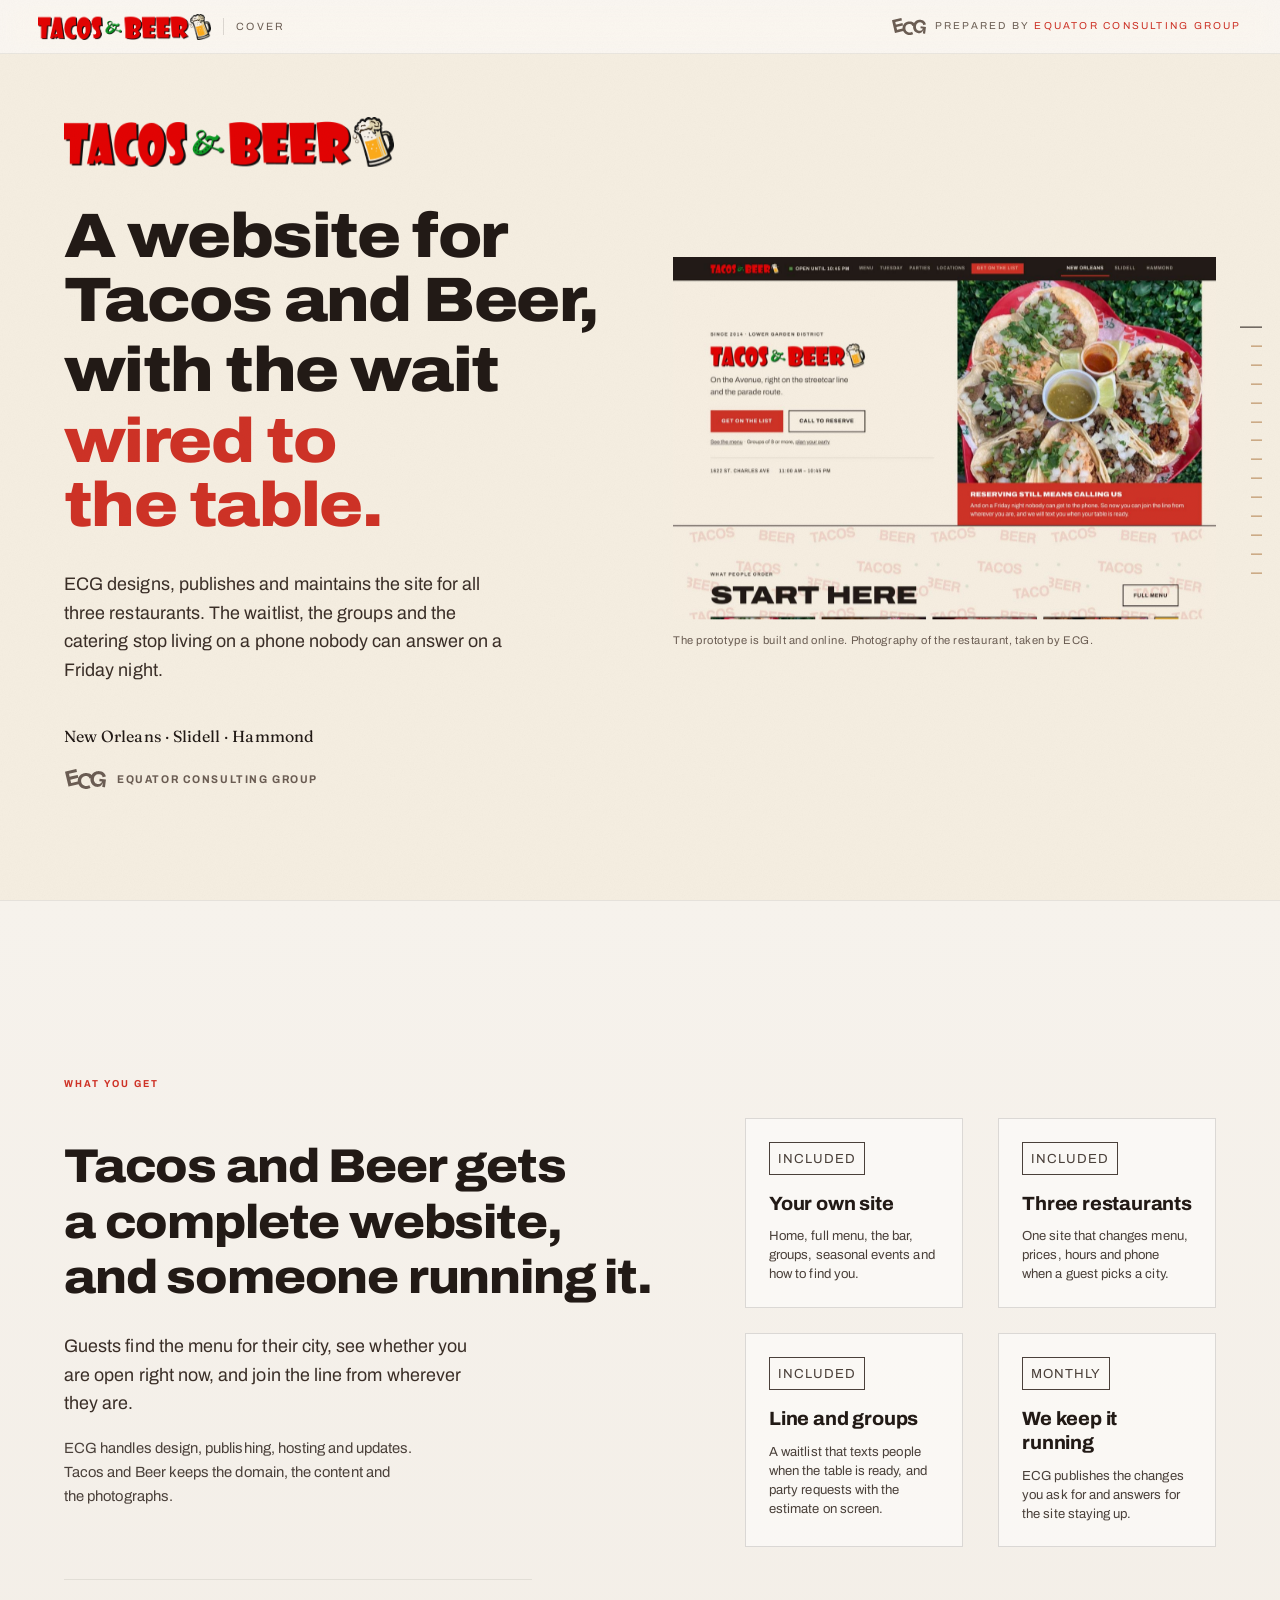
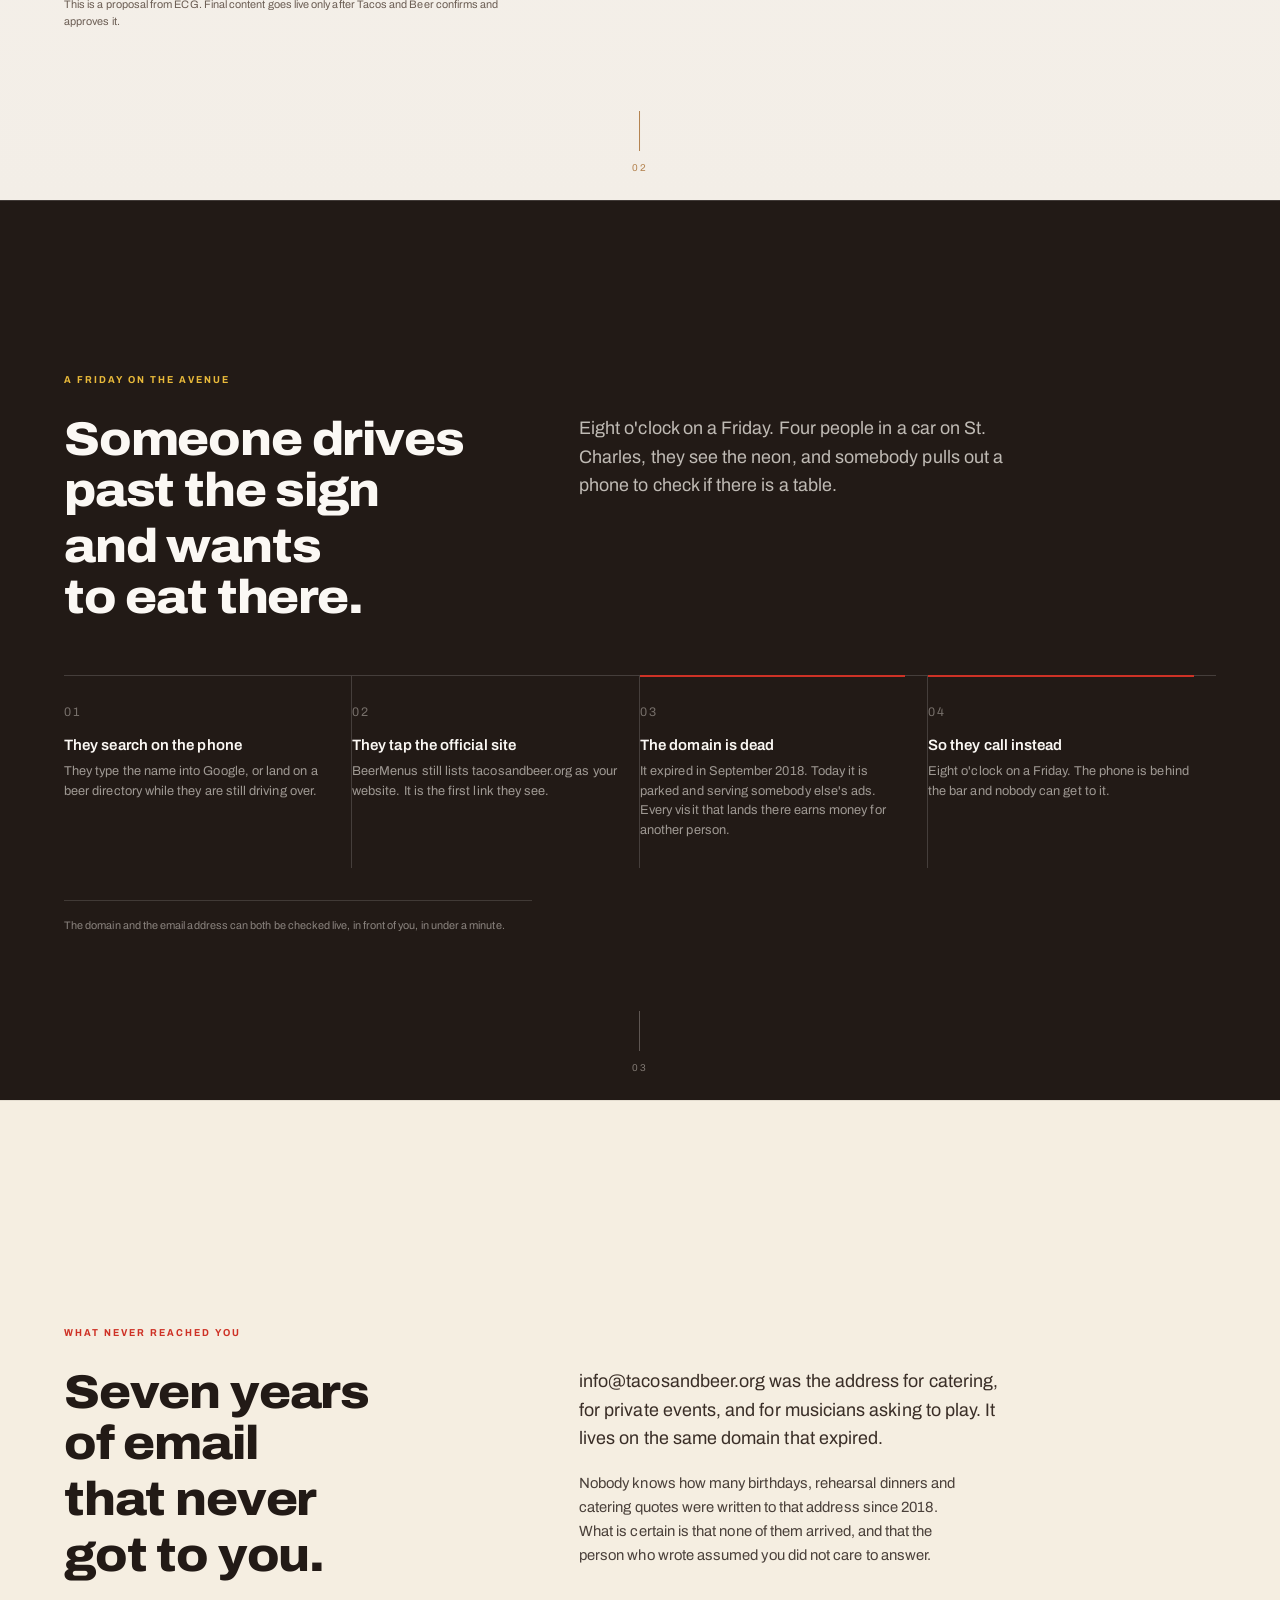
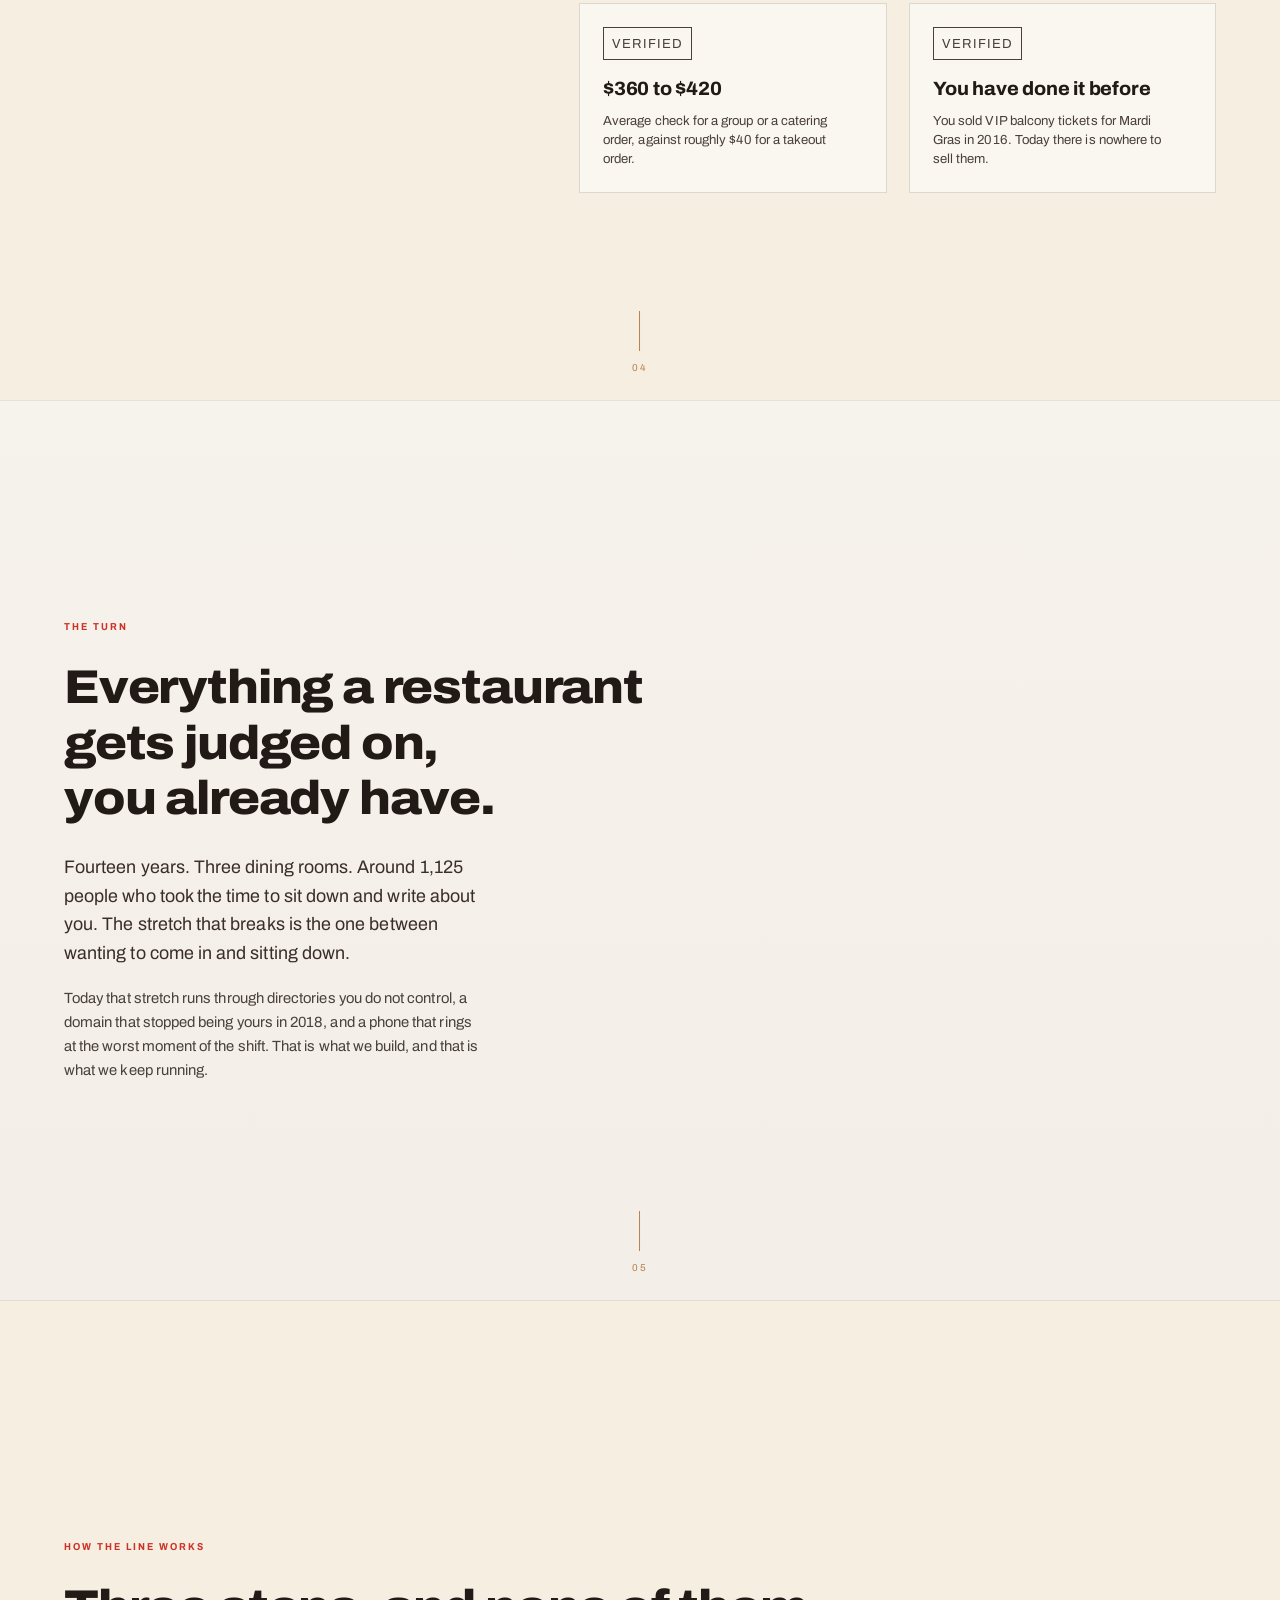
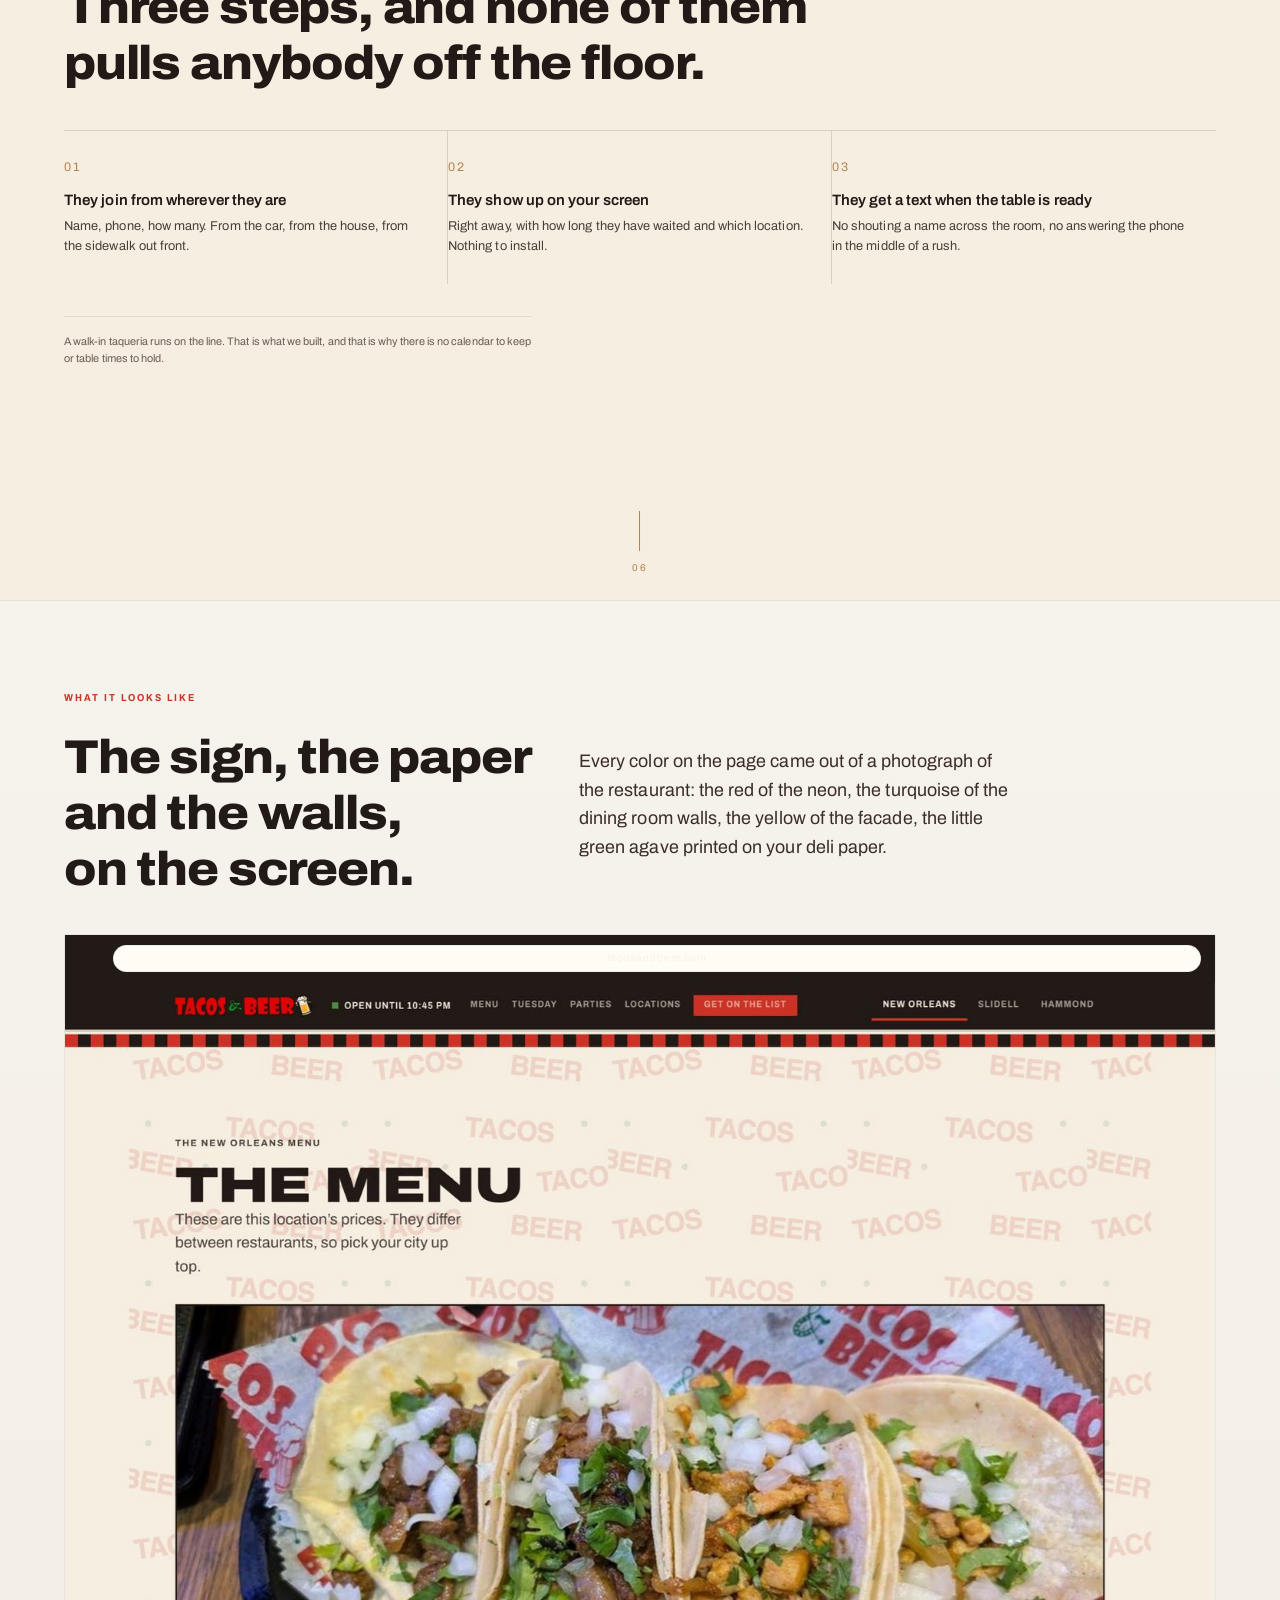
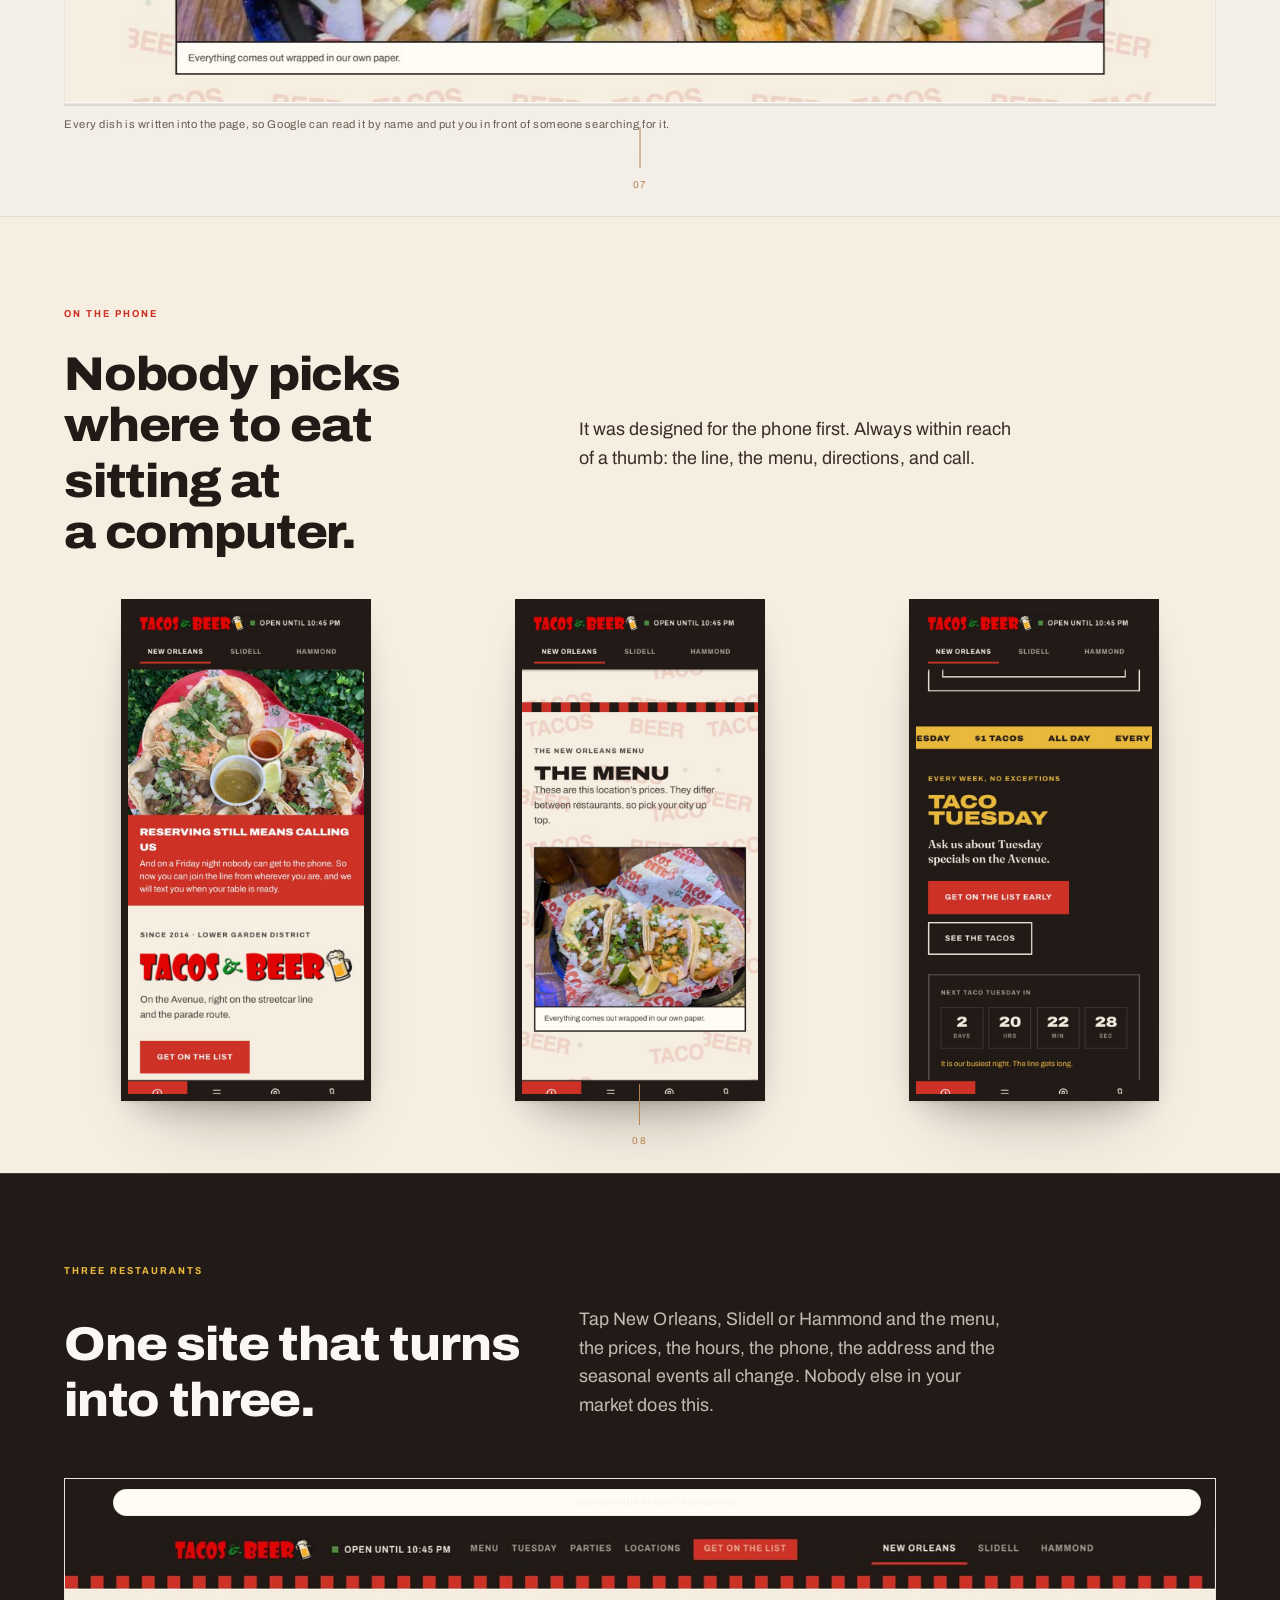
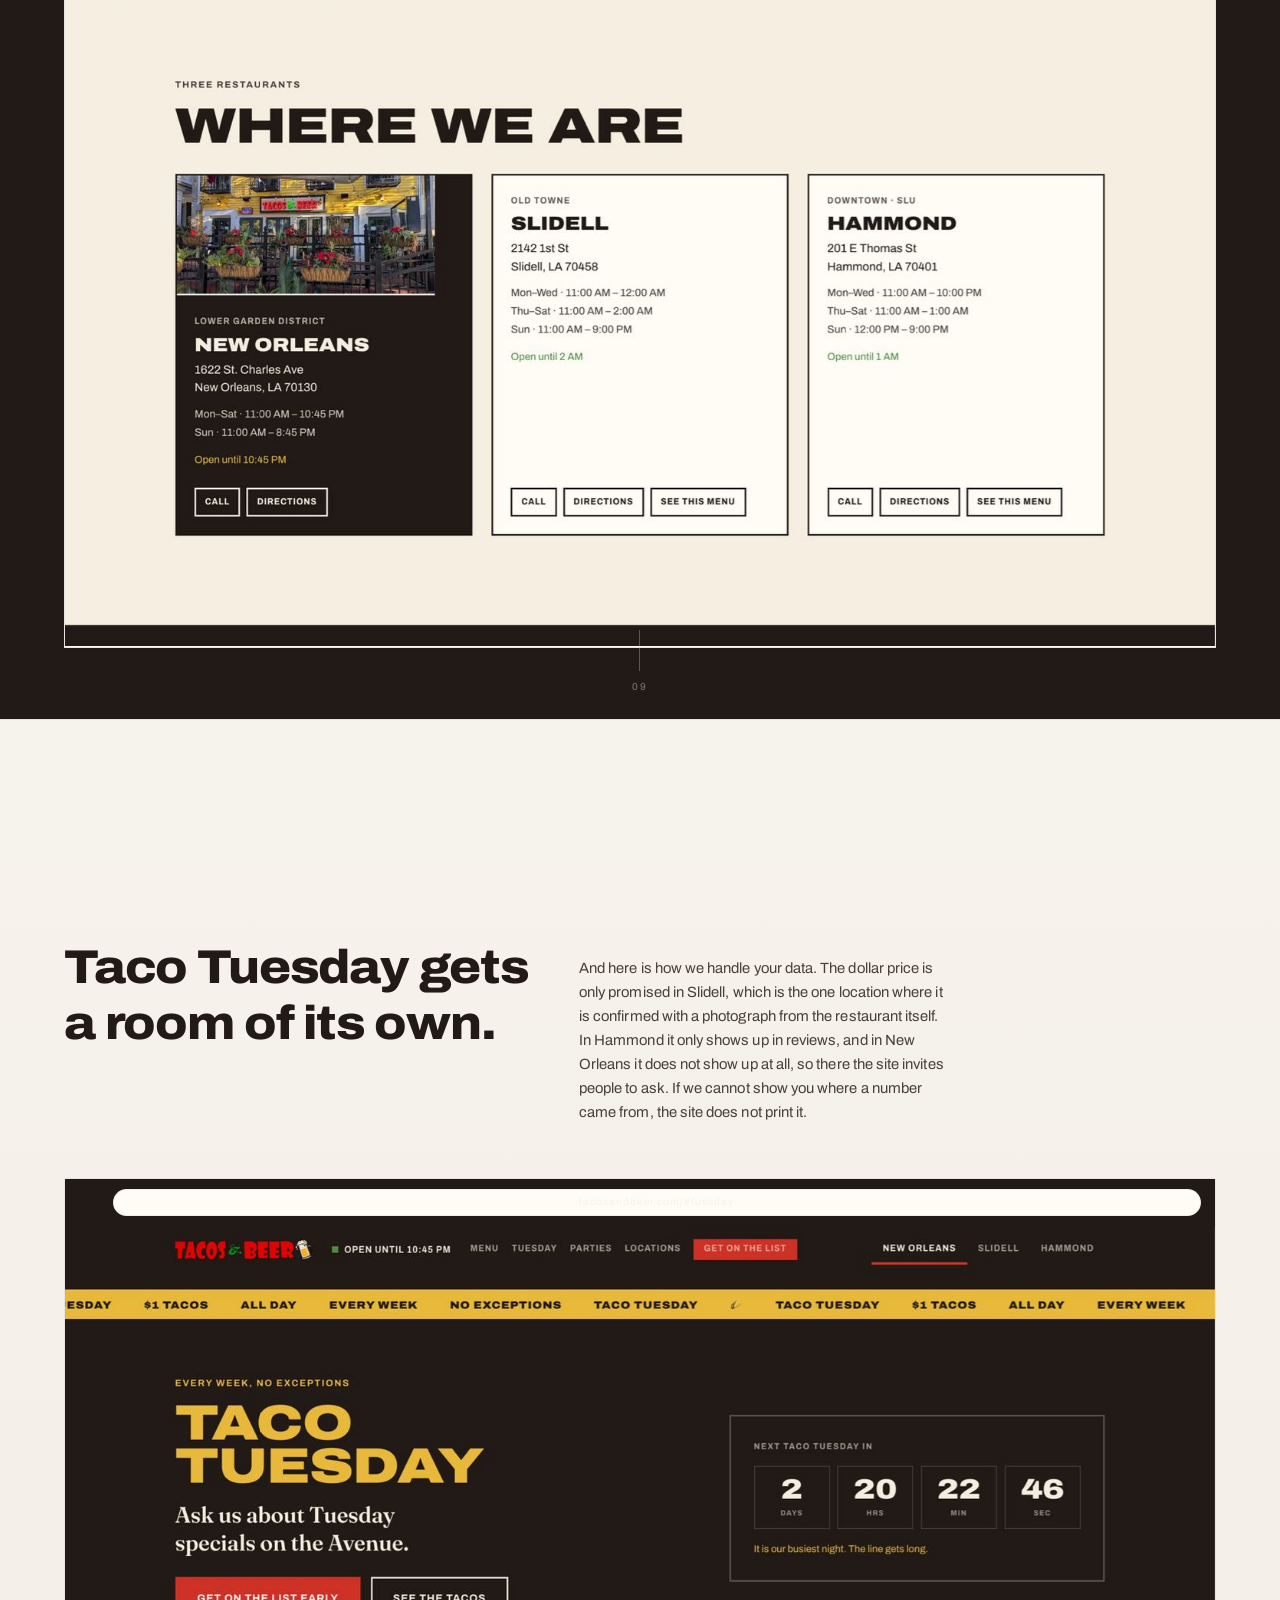
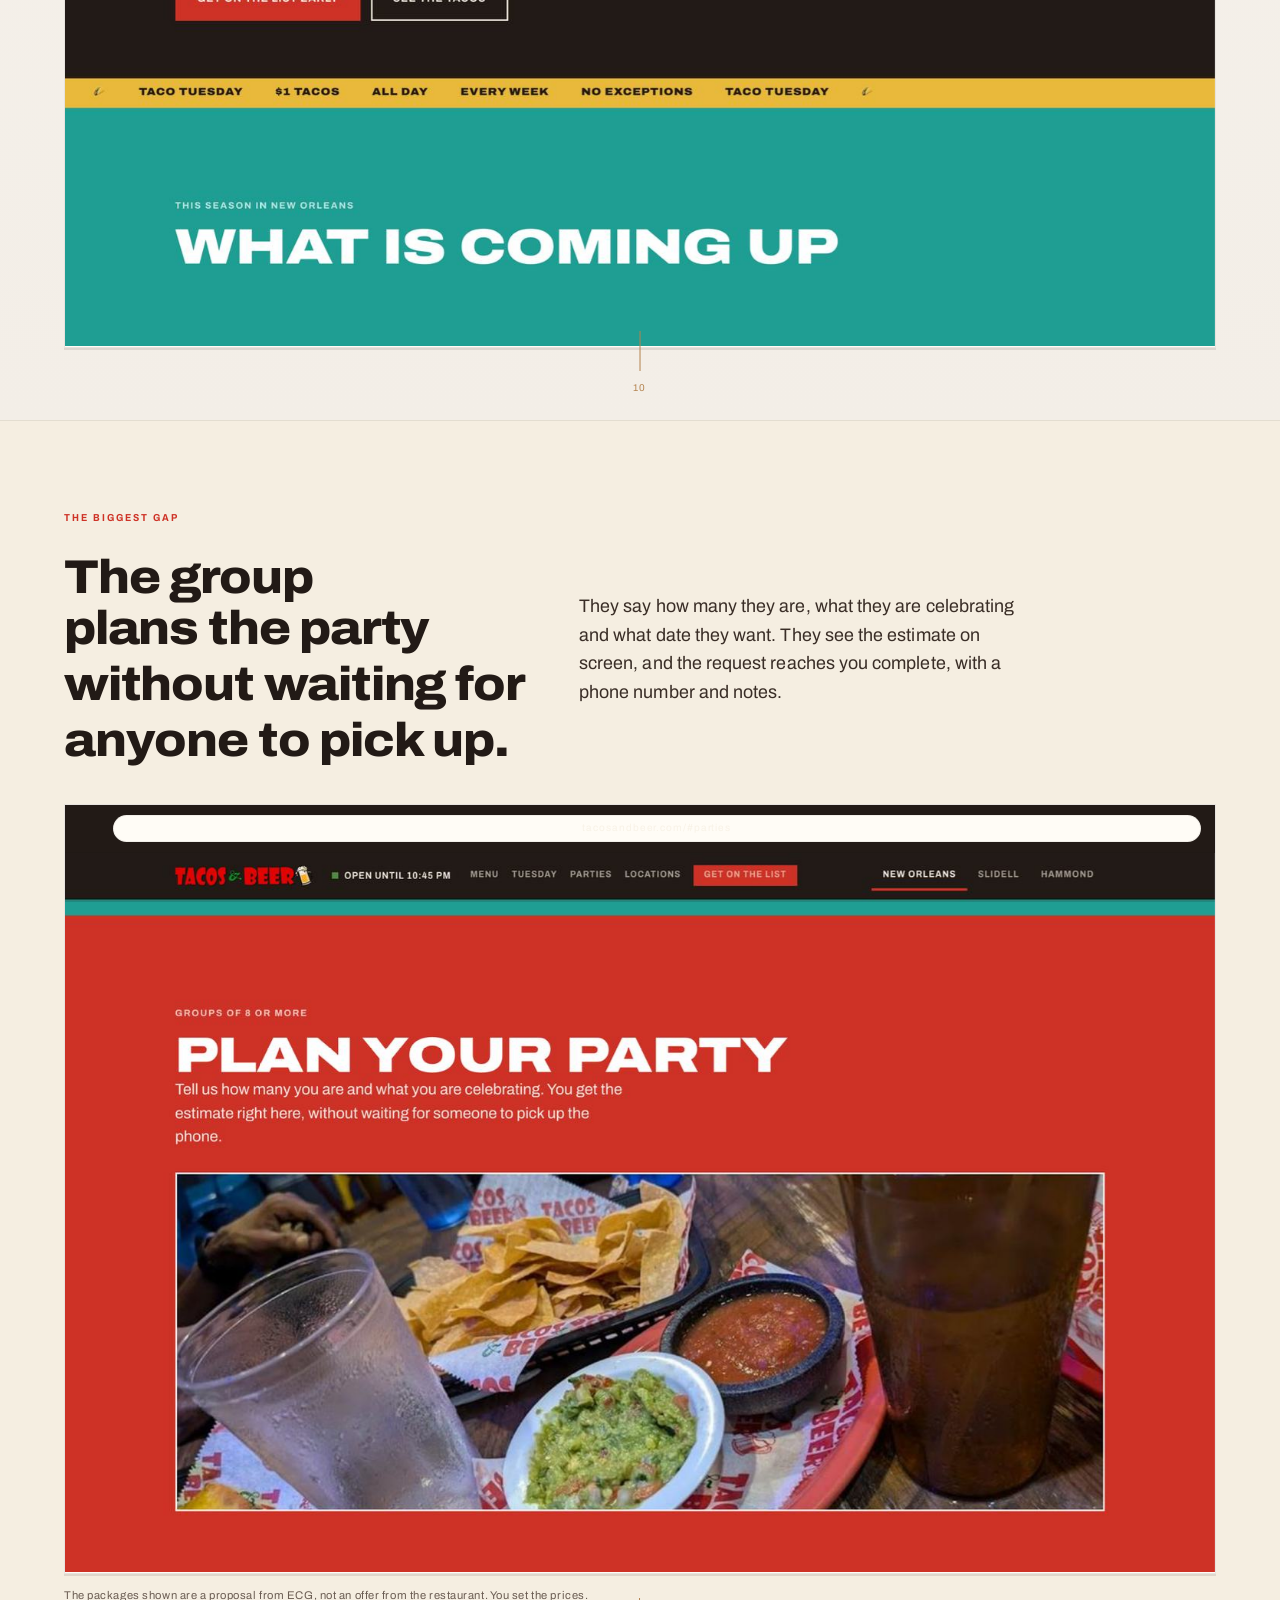
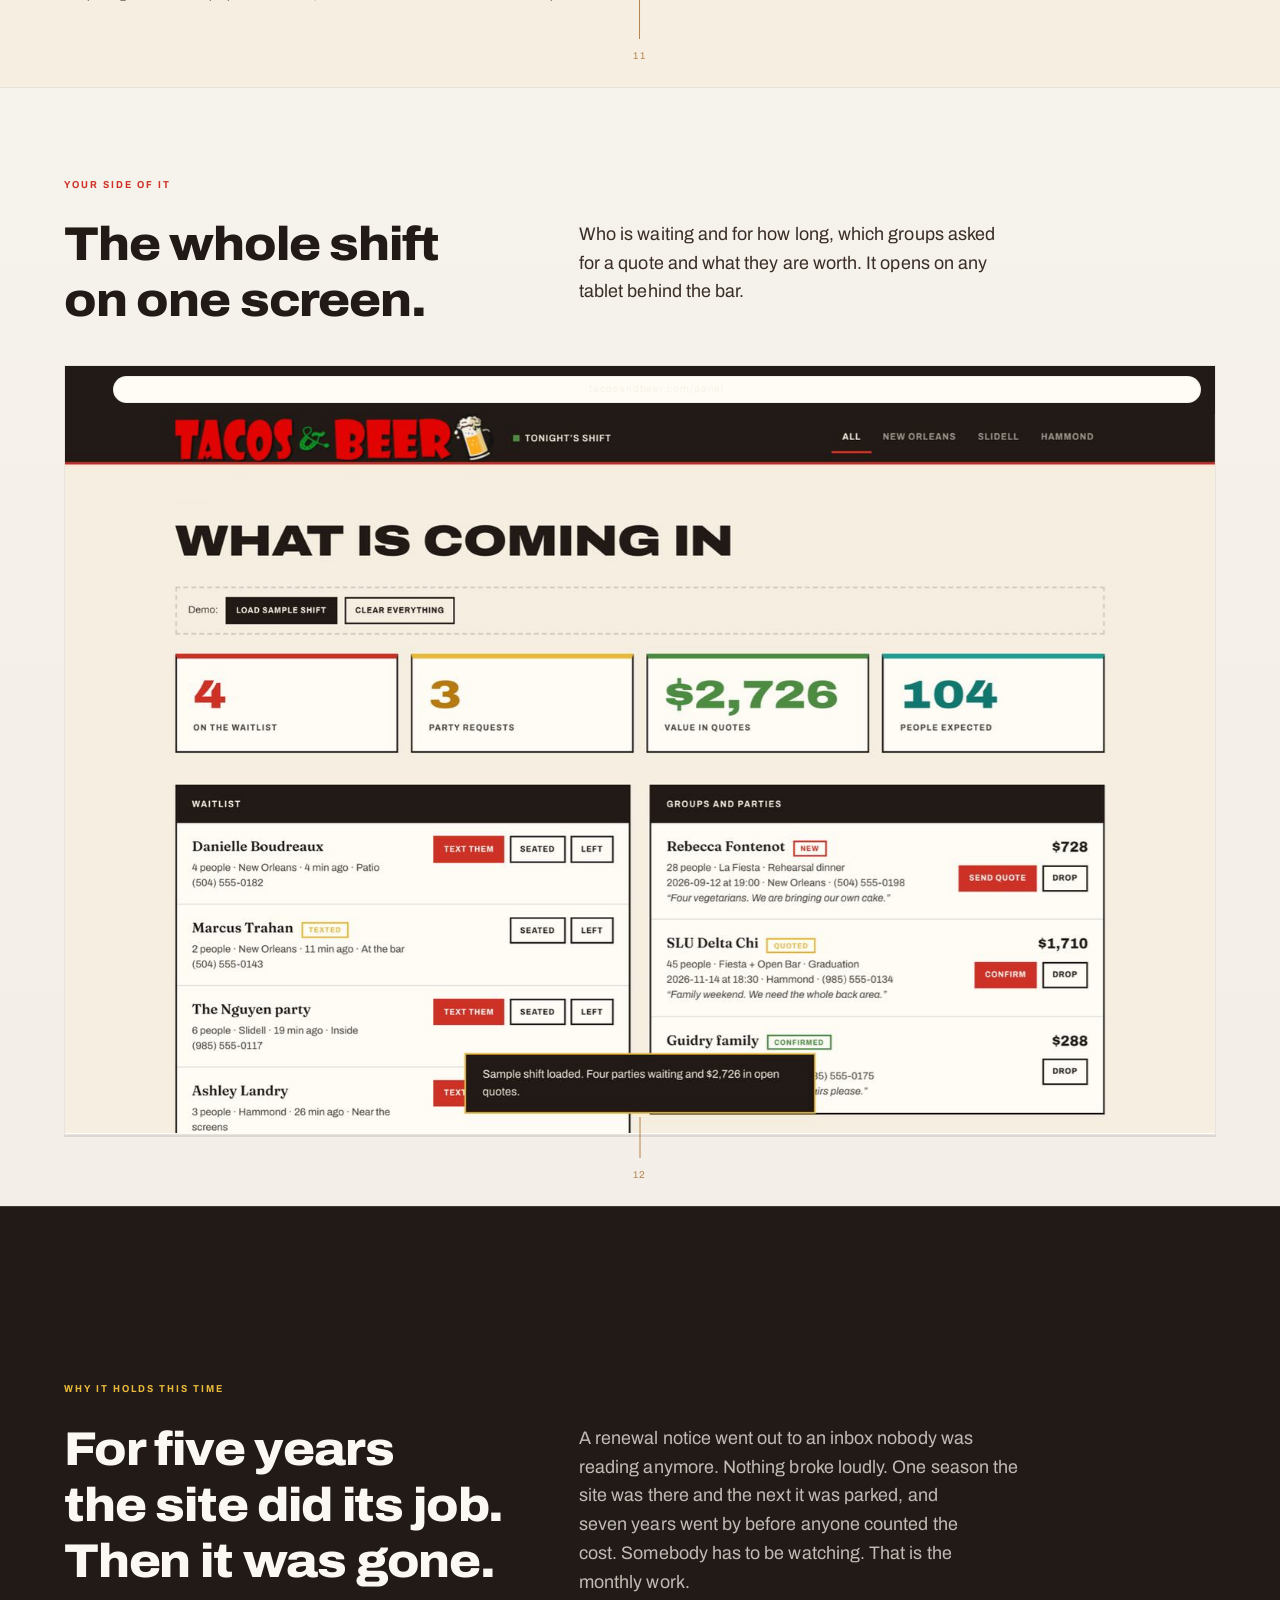
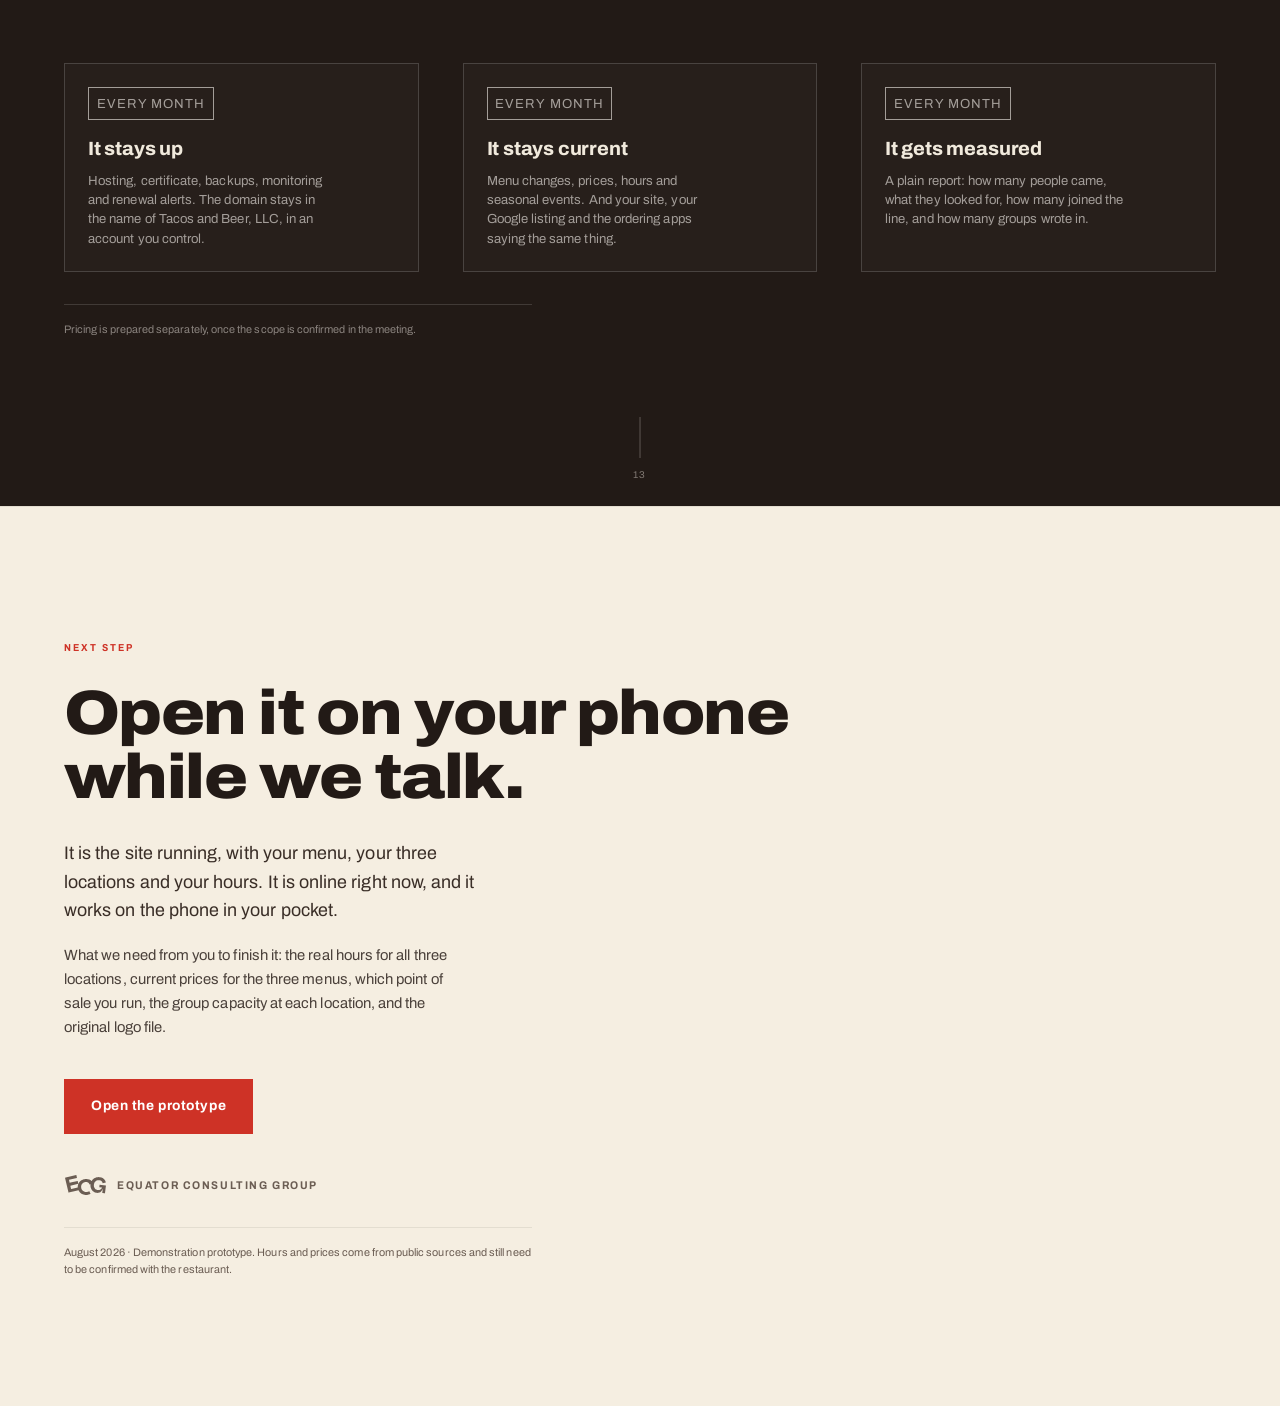
==== commit 8195e9c0: "Marca de ECG en la propuesta Va como mascara con currentColor, no como <img>: el asset es crema y so" ====
--- a/proposal/index.html
+++ b/proposal/index.html
@@ -722,6 +722,21 @@
   background:rgba(206,50,38,.05);font-size:.8rem;line-height:1.55;color:var(--ink-soft);max-width:60ch}
 .sec--ink .nota-precio{background:rgba(255,255,255,.05);color:rgba(241,236,230,.72)}
 
+
+/* La marca de ECG. Máscara, no <img>: el archivo es crema y sobre el papel del
+   deck no se vería. Con `mask` toma currentColor y funciona en los dos fondos.
+   Proporción medida del asset: 1006 x 489. */
+.ecg-mark{
+  display:inline-block;width:34px;height:16.5px;vertical-align:-.15em;
+  background:currentColor;flex:none;
+  -webkit-mask:url("[data-uri]") no-repeat center/contain;
+          mask:url("[data-uri]") no-repeat center/contain;
+}
+.tb-right{display:flex;align-items:center;gap:.55rem}
+.ecg-firma{display:flex;align-items:center;gap:.7rem;margin-top:1.2rem;
+  font-size:.7rem;letter-spacing:.14em;text-transform:uppercase;
+  font-variation-settings:'wdth' 90,'wght' 700;color:var(--ink-faint)}
+.ecg-firma .ecg-mark{width:42px;height:20.4px}
 </style>
 </head>
 <body>
@@ -731,7 +746,7 @@
     <img class="marca-pie" src="[data-uri]" alt="Tacos and Beer">
     <span class="tb-sec" id="tbSec">Digital experience proposal</span>
   </div>
-  <div class="tb-right">Prepared by <b>Equator Consulting Group</b></div>
+  <div class="tb-right"><span class="ecg-mark" aria-hidden="true"></span><span>Prepared by <b>Equator Consulting Group</b></span></div>
 </header>
 <nav class="rail" id="rail" aria-label="Sections"></nav>
 
@@ -746,7 +761,8 @@
         <h1 class="d1 rv rv-2">A website for Tacos and Beer,<br>with the wait<br><em style="font-style:normal;color:var(--ecg)">wired to the table.</em></h1>
         <p class="lede rv rv-3" style="margin-top:2rem">ECG designs, publishes and maintains the site for all three restaurants.
           The waitlist, the groups and the catering stop living on a phone nobody can answer on a Friday night.</p>
-        <p class="cover-credit rv rv-4"><strong>New Orleans · Slidell · Hammond</strong><span>Equator Consulting Group</span></p>
+        <p class="cover-credit rv rv-4"><strong>New Orleans · Slidell · Hammond</strong></p>
+        <p class="ecg-firma rv rv-4"><span class="ecg-mark" aria-hidden="true"></span>Equator Consulting Group</p>
       </div>
       <div class="rv rv-3">
         <div class="plate rv-plate" data-par="-24" style="aspect-ratio:3/2">
@@ -995,7 +1011,8 @@
         current prices for the three menus, which point of sale you run, the group capacity at each location, and the original
         logo file.</p>
       <p class="rv rv-4" style="margin-top:2.4rem"><a style="display:inline-block;padding:1rem 1.7rem;background:var(--ecg);color:#fff;text-decoration:none;font-variation-settings:'wdth' 100,'wght' 700;letter-spacing:.04em;font-size:.86rem" href="https://isaacvalarezo-equator.github.io/tacos-and-beer/" target="_blank" rel="noopener">Open the prototype</a></p>
-      <p class="foot-note rv rv-5">Equator Consulting Group · August 2026 · Demonstration prototype. Hours and prices come from public
+      <p class="ecg-firma rv rv-5" style="margin-top:2.6rem"><span class="ecg-mark" aria-hidden="true"></span>Equator Consulting Group</p>
+      <p class="foot-note rv rv-5">August 2026 · Demonstration prototype. Hours and prices come from public
         sources and still need to be confirmed with the restaurant.</p>
     </div>
   </div>
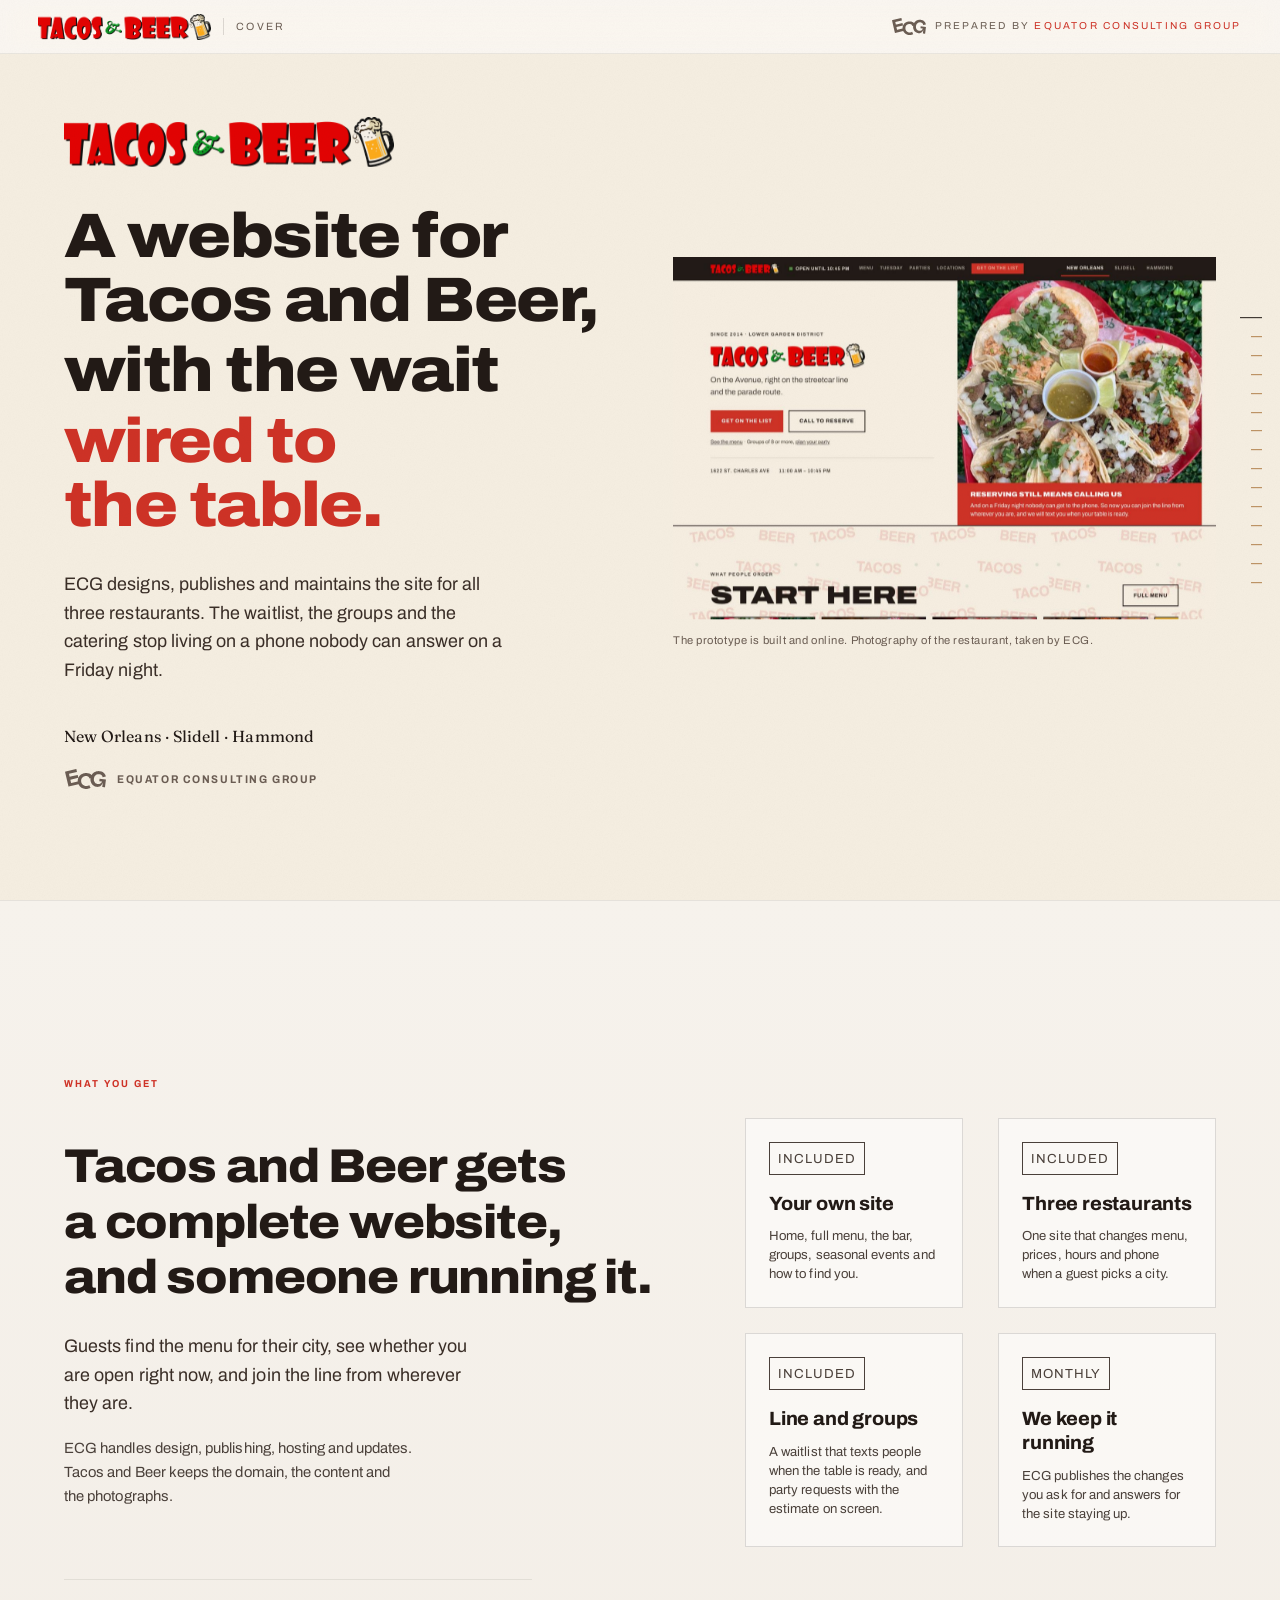
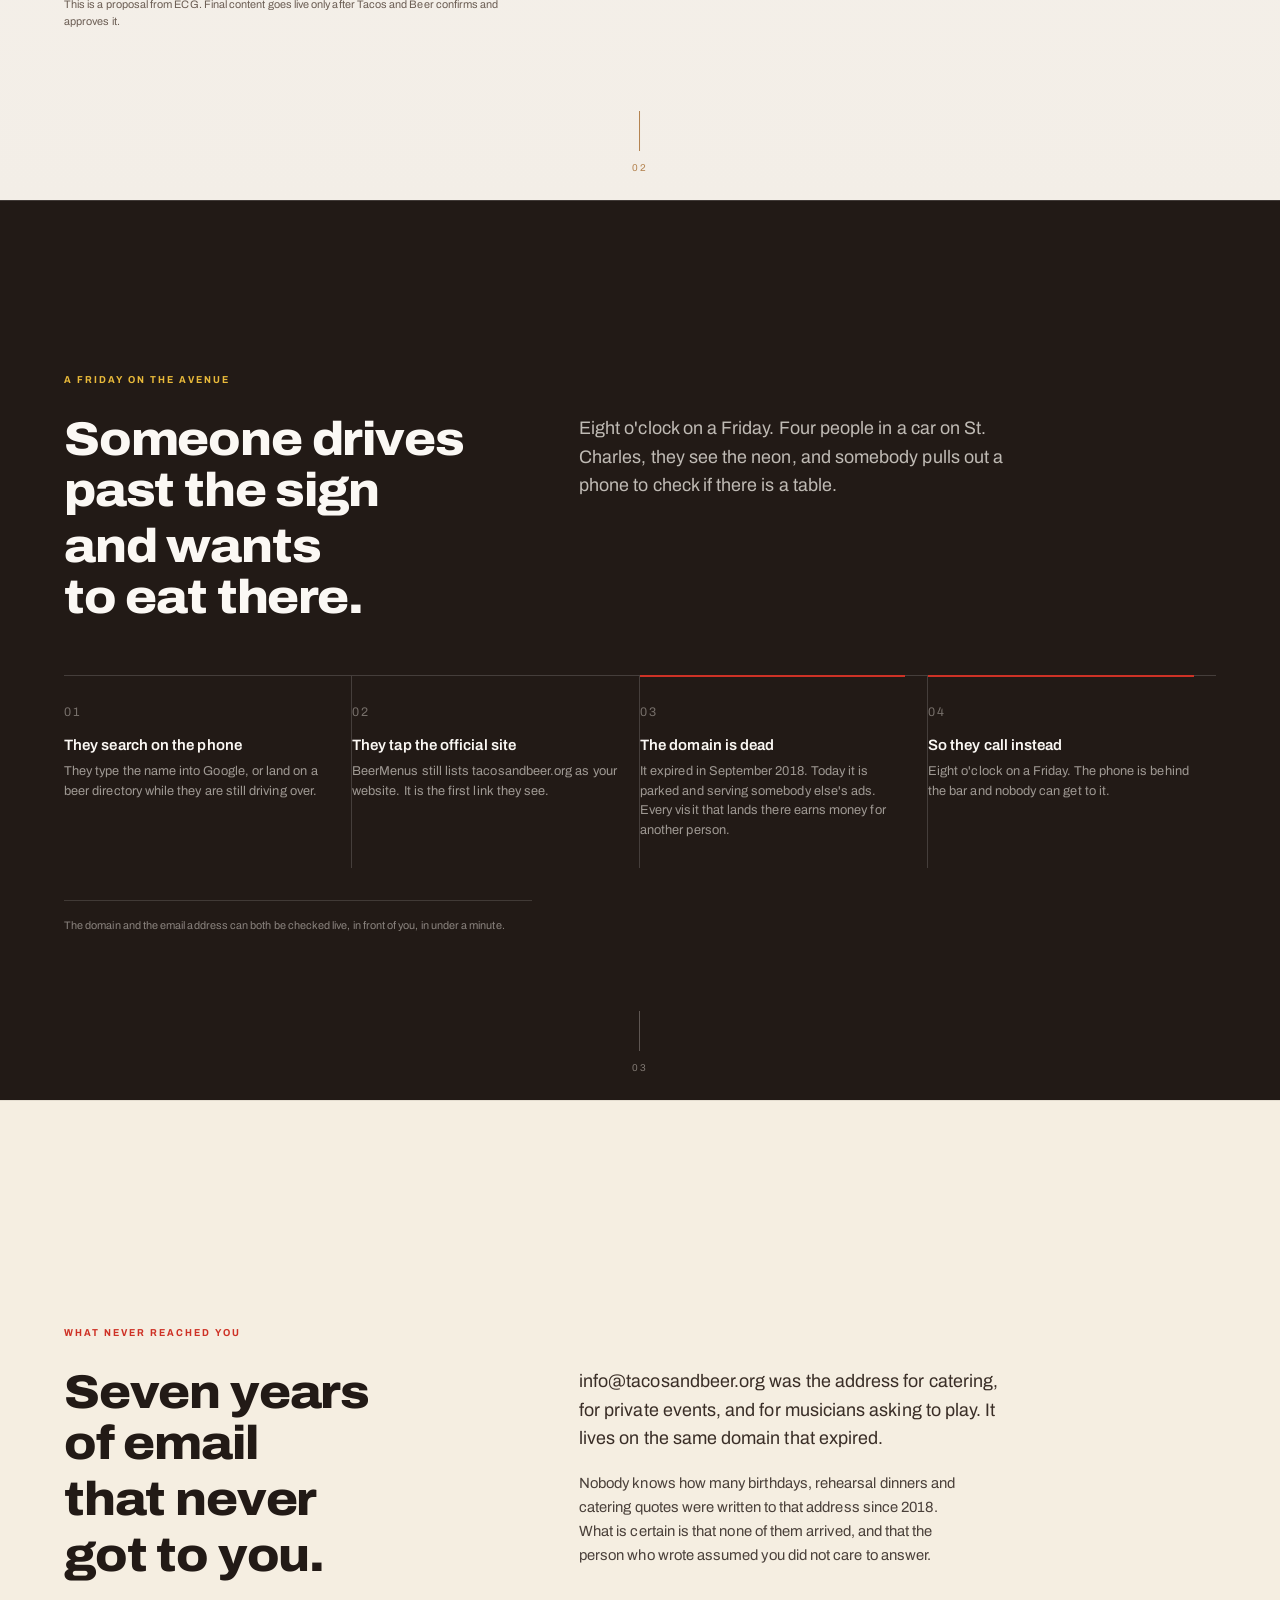
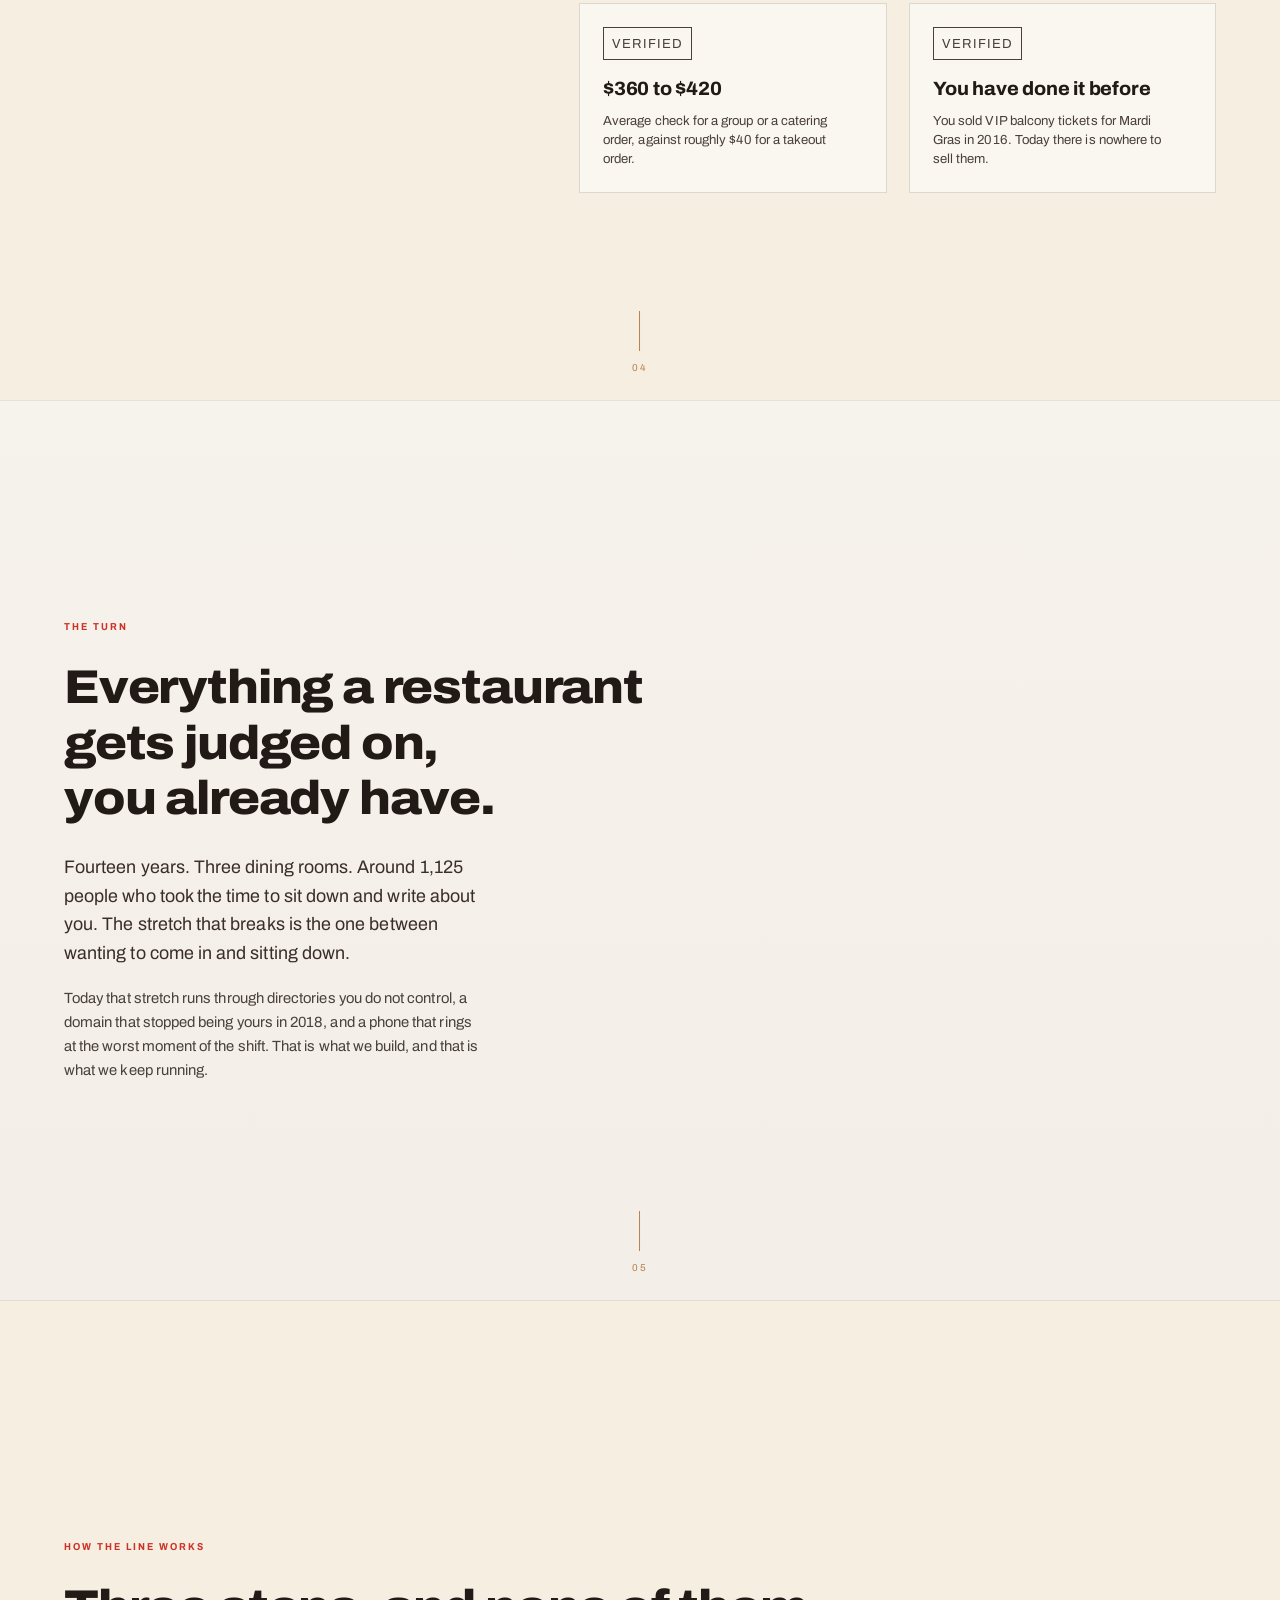
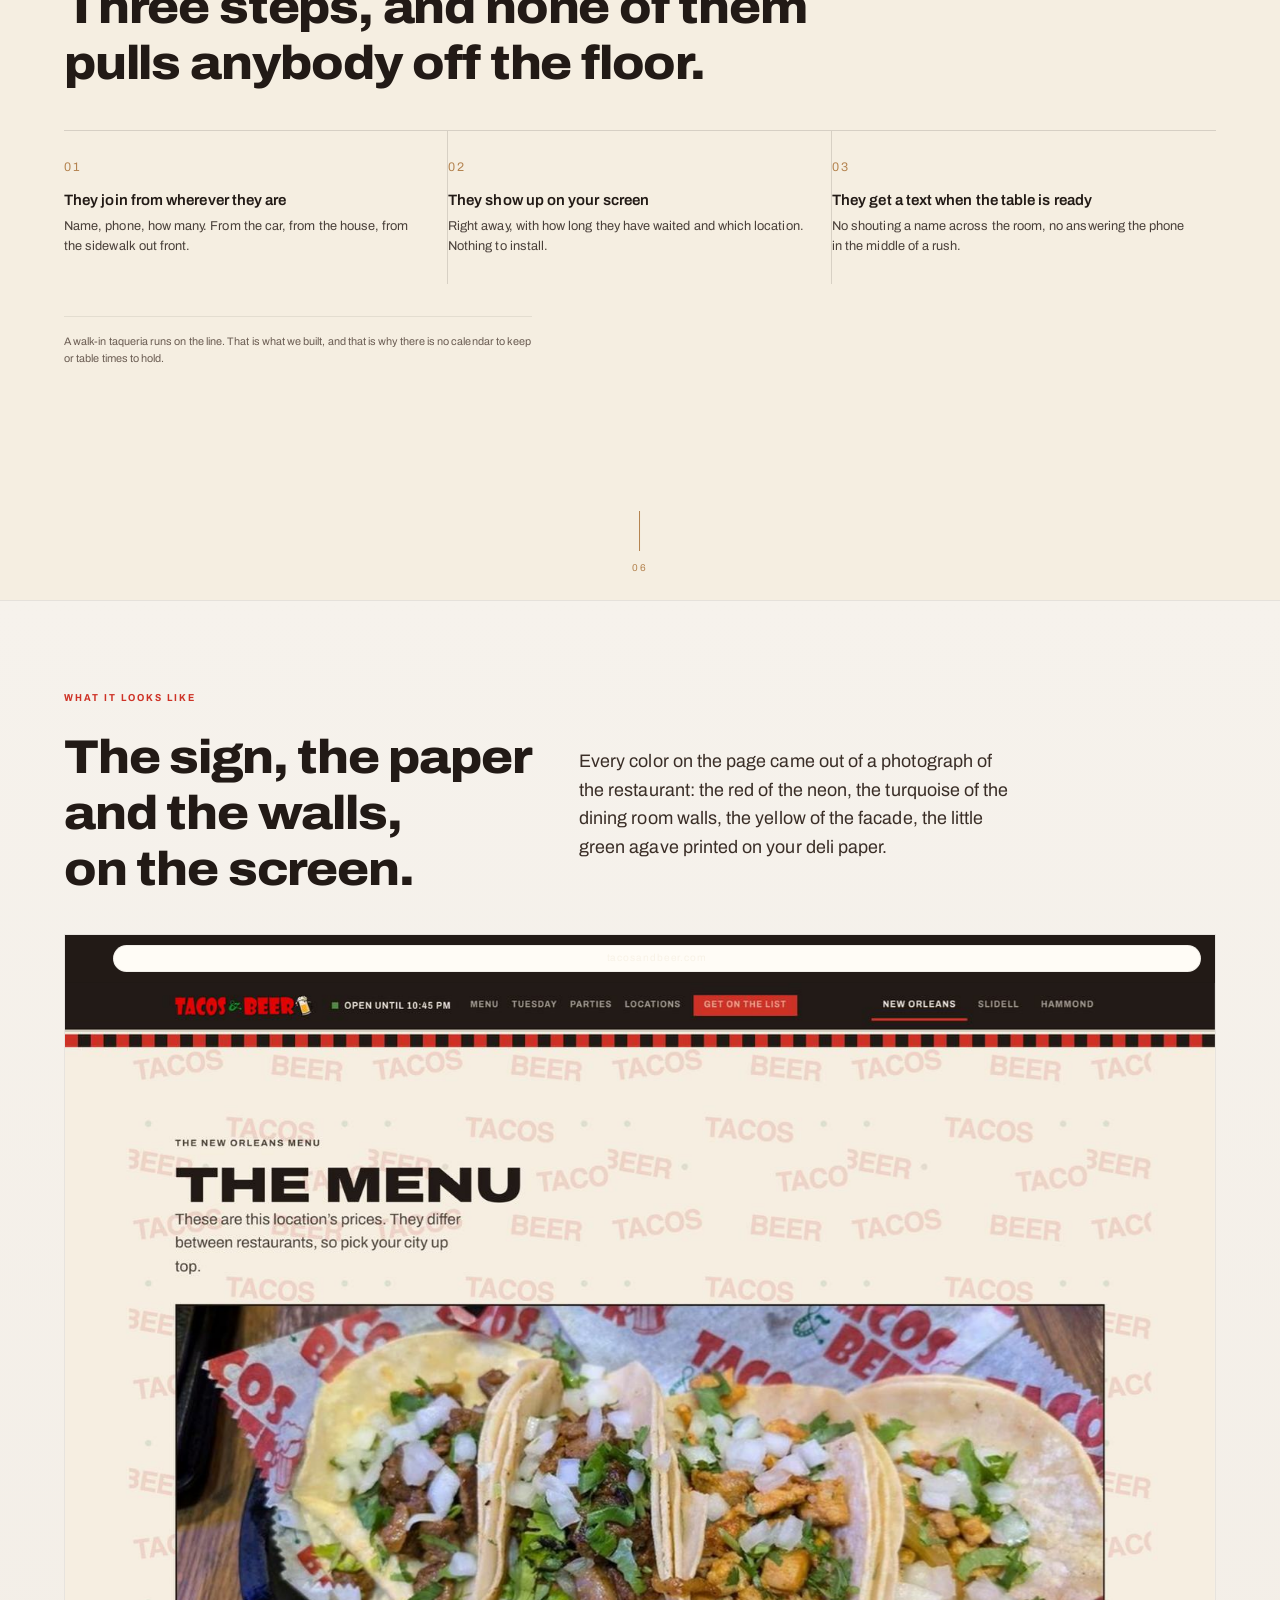
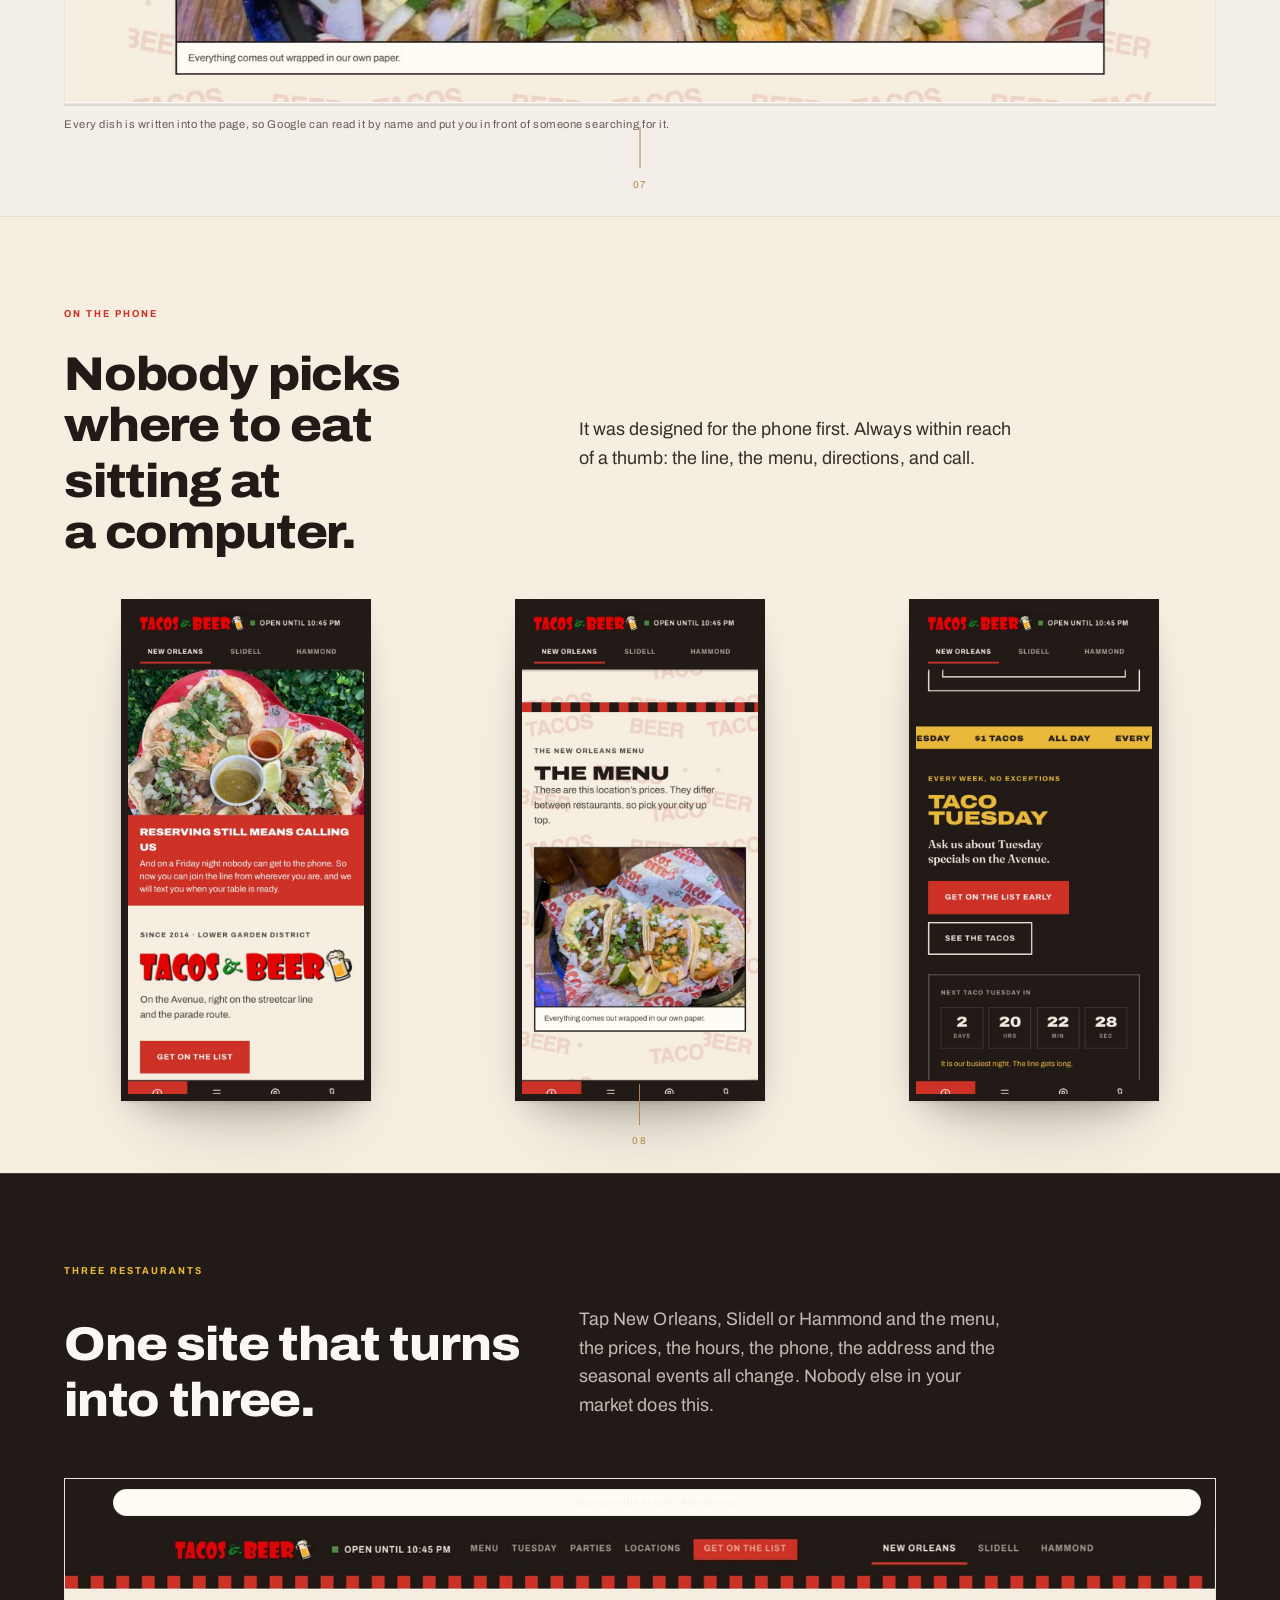
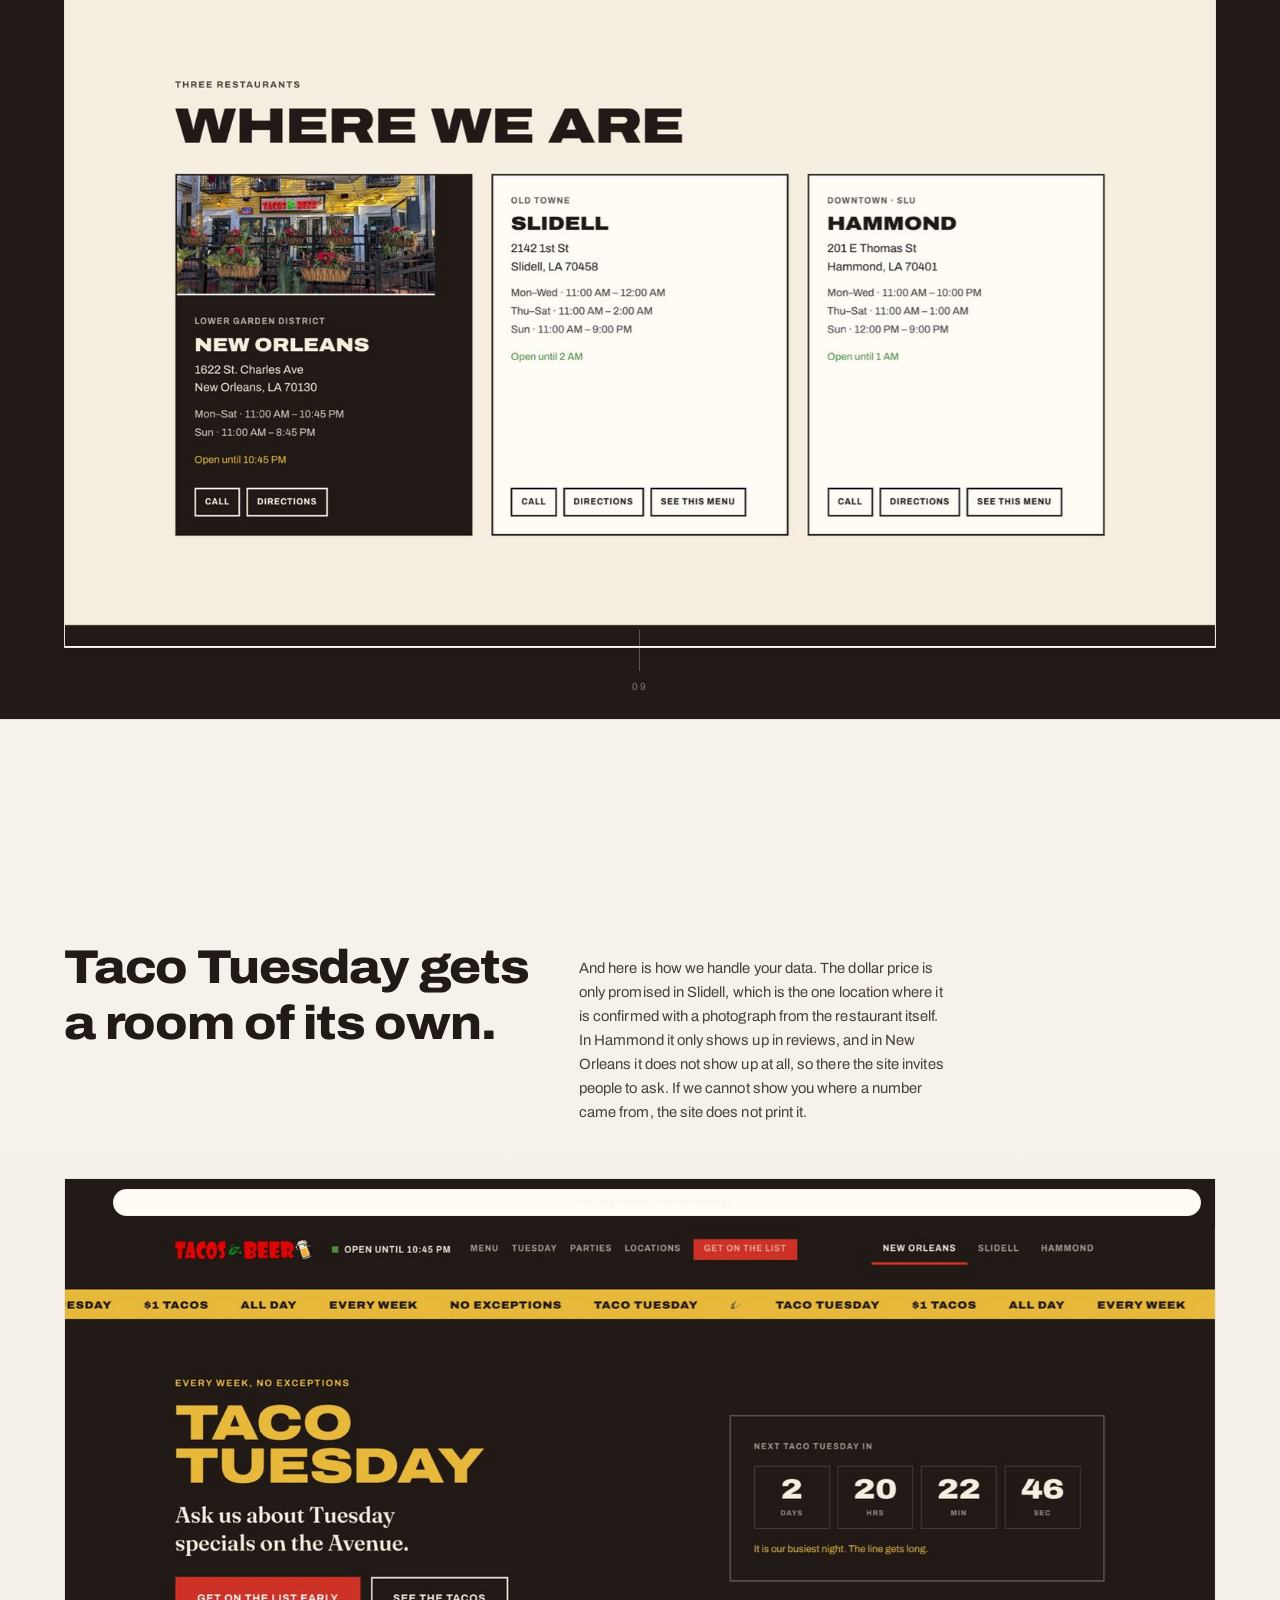
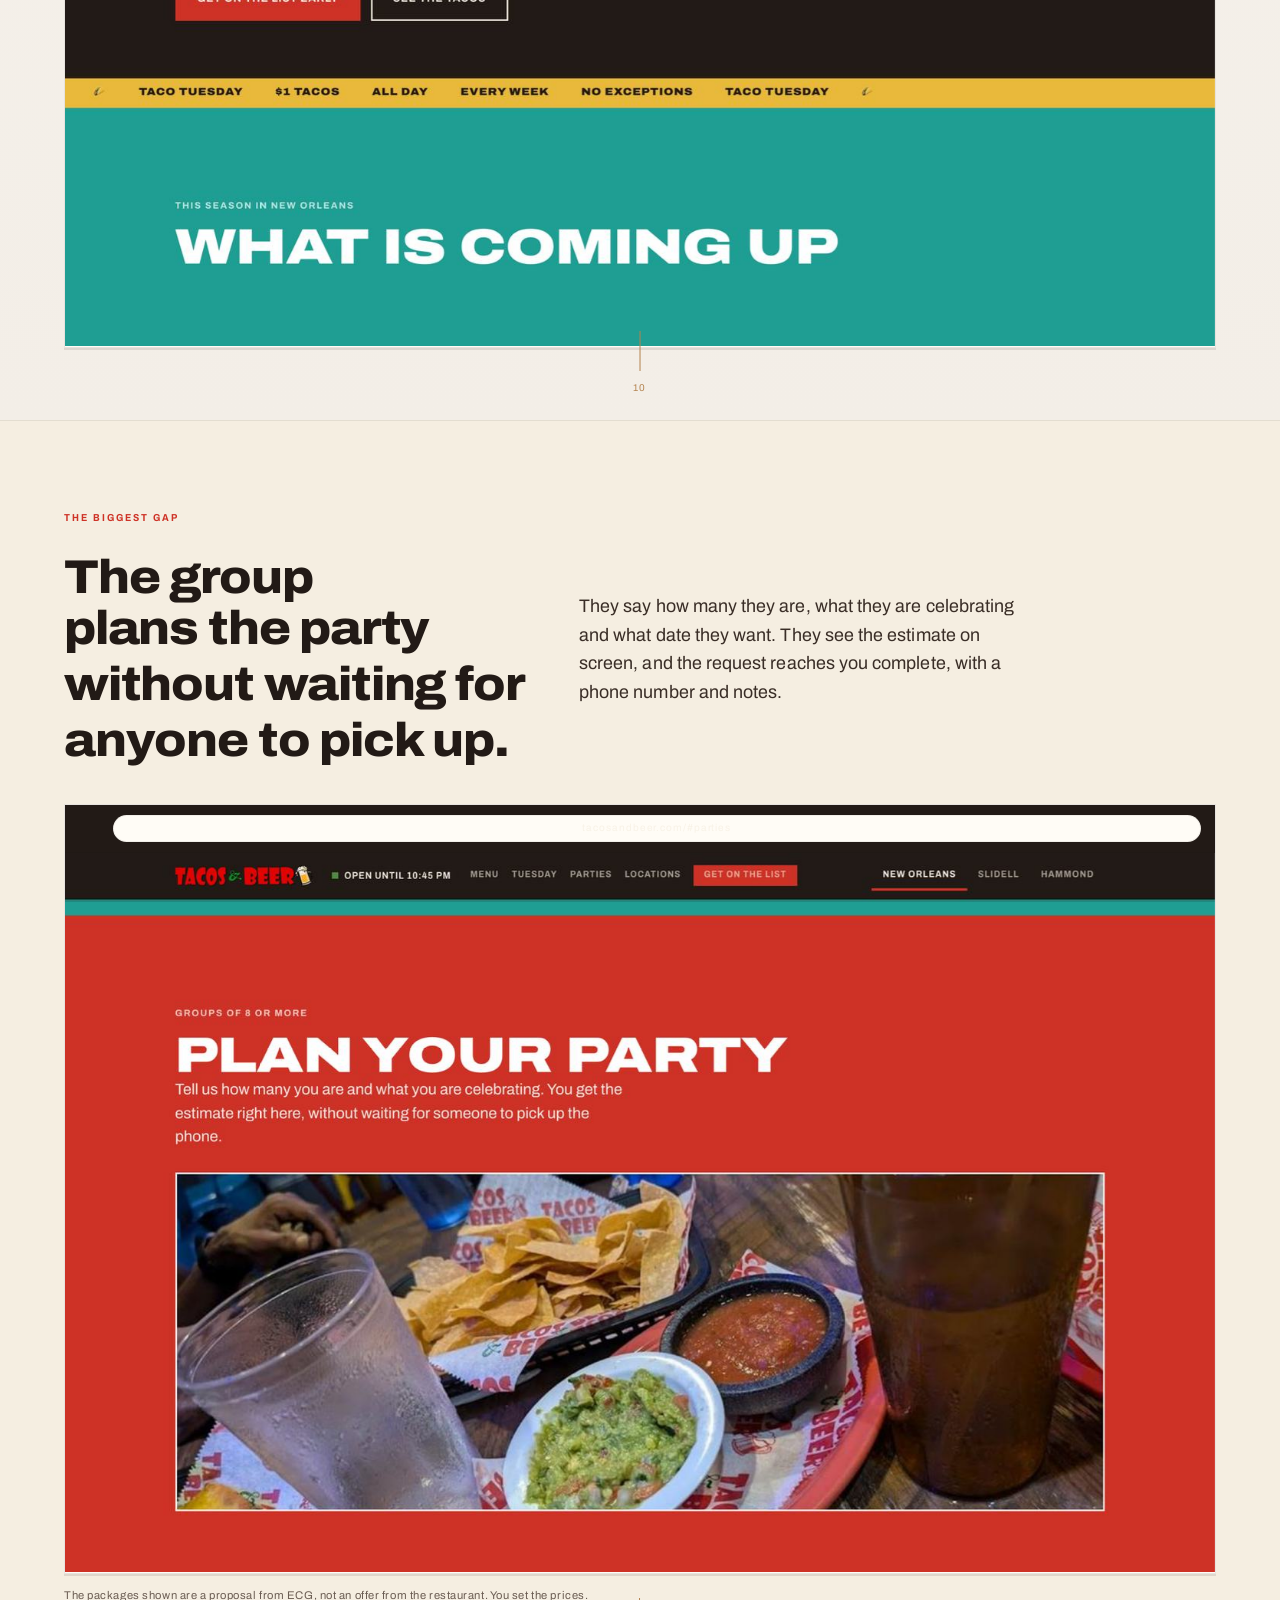
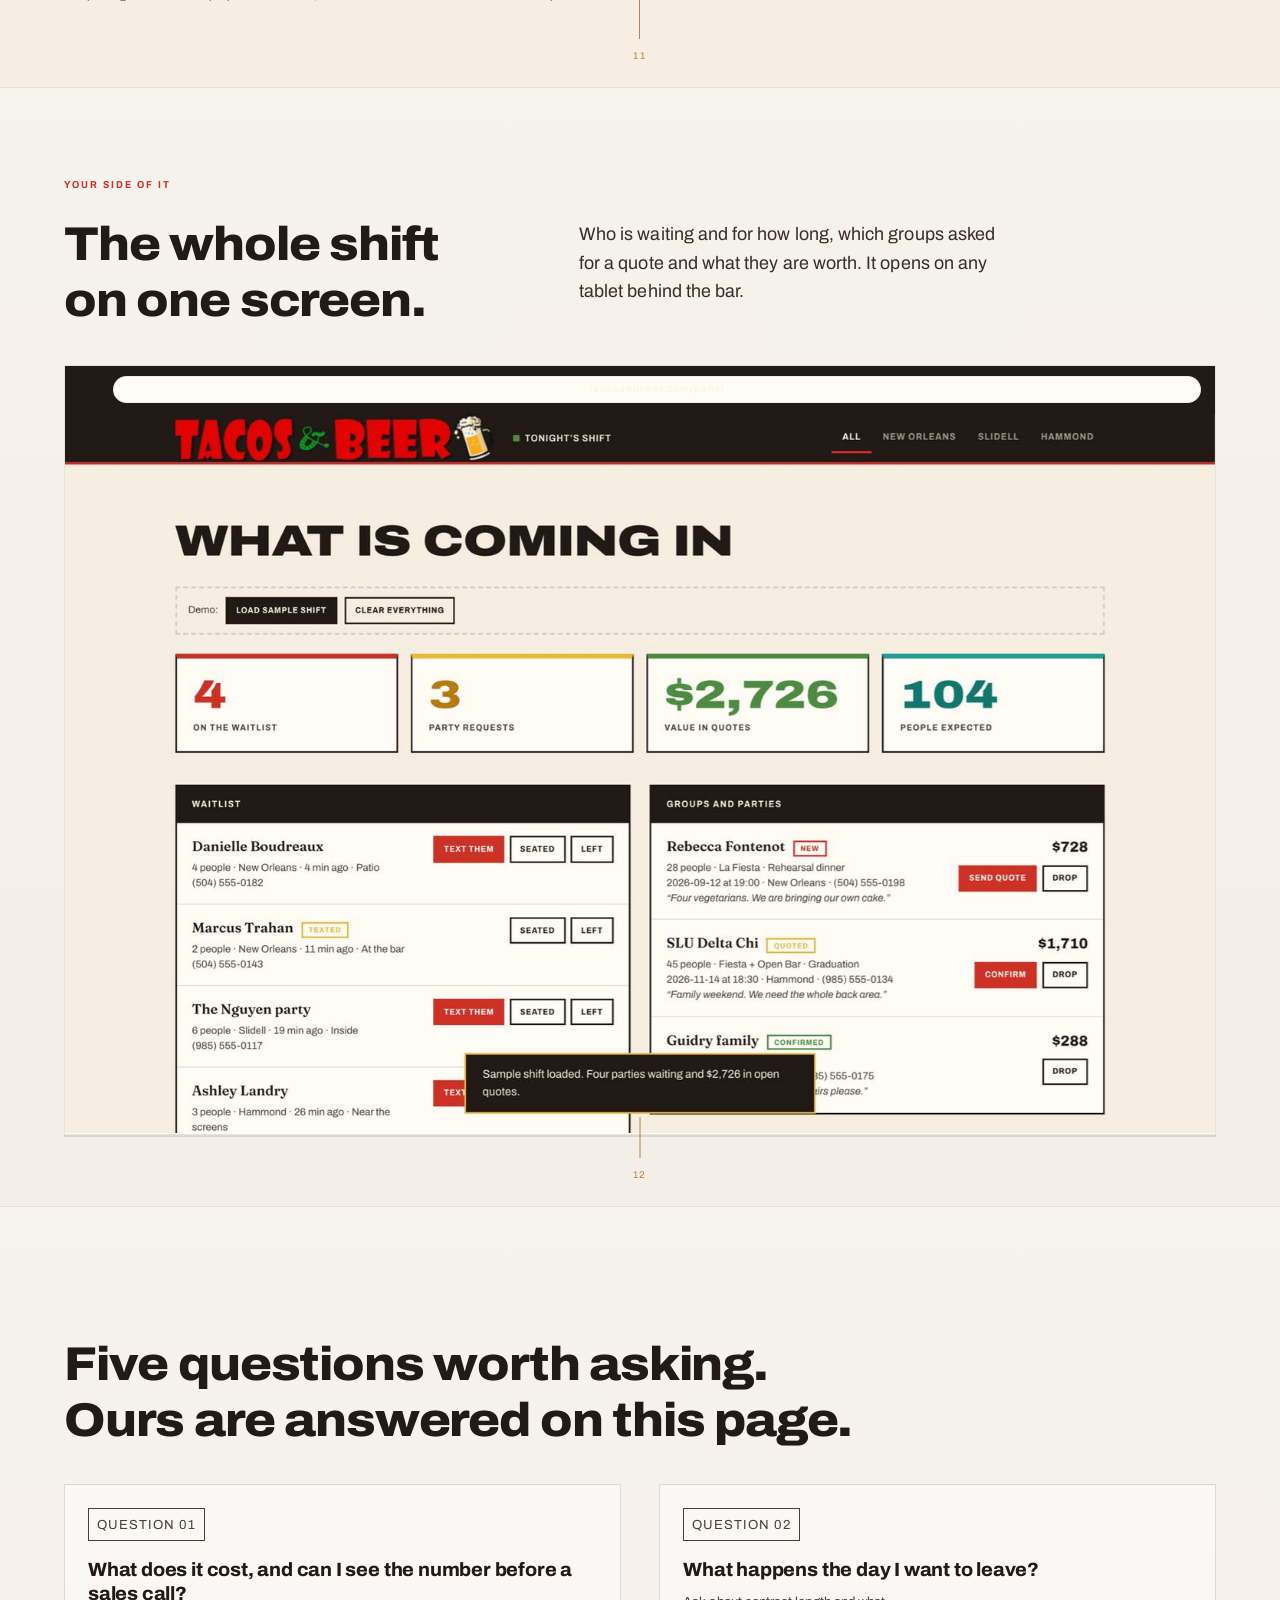
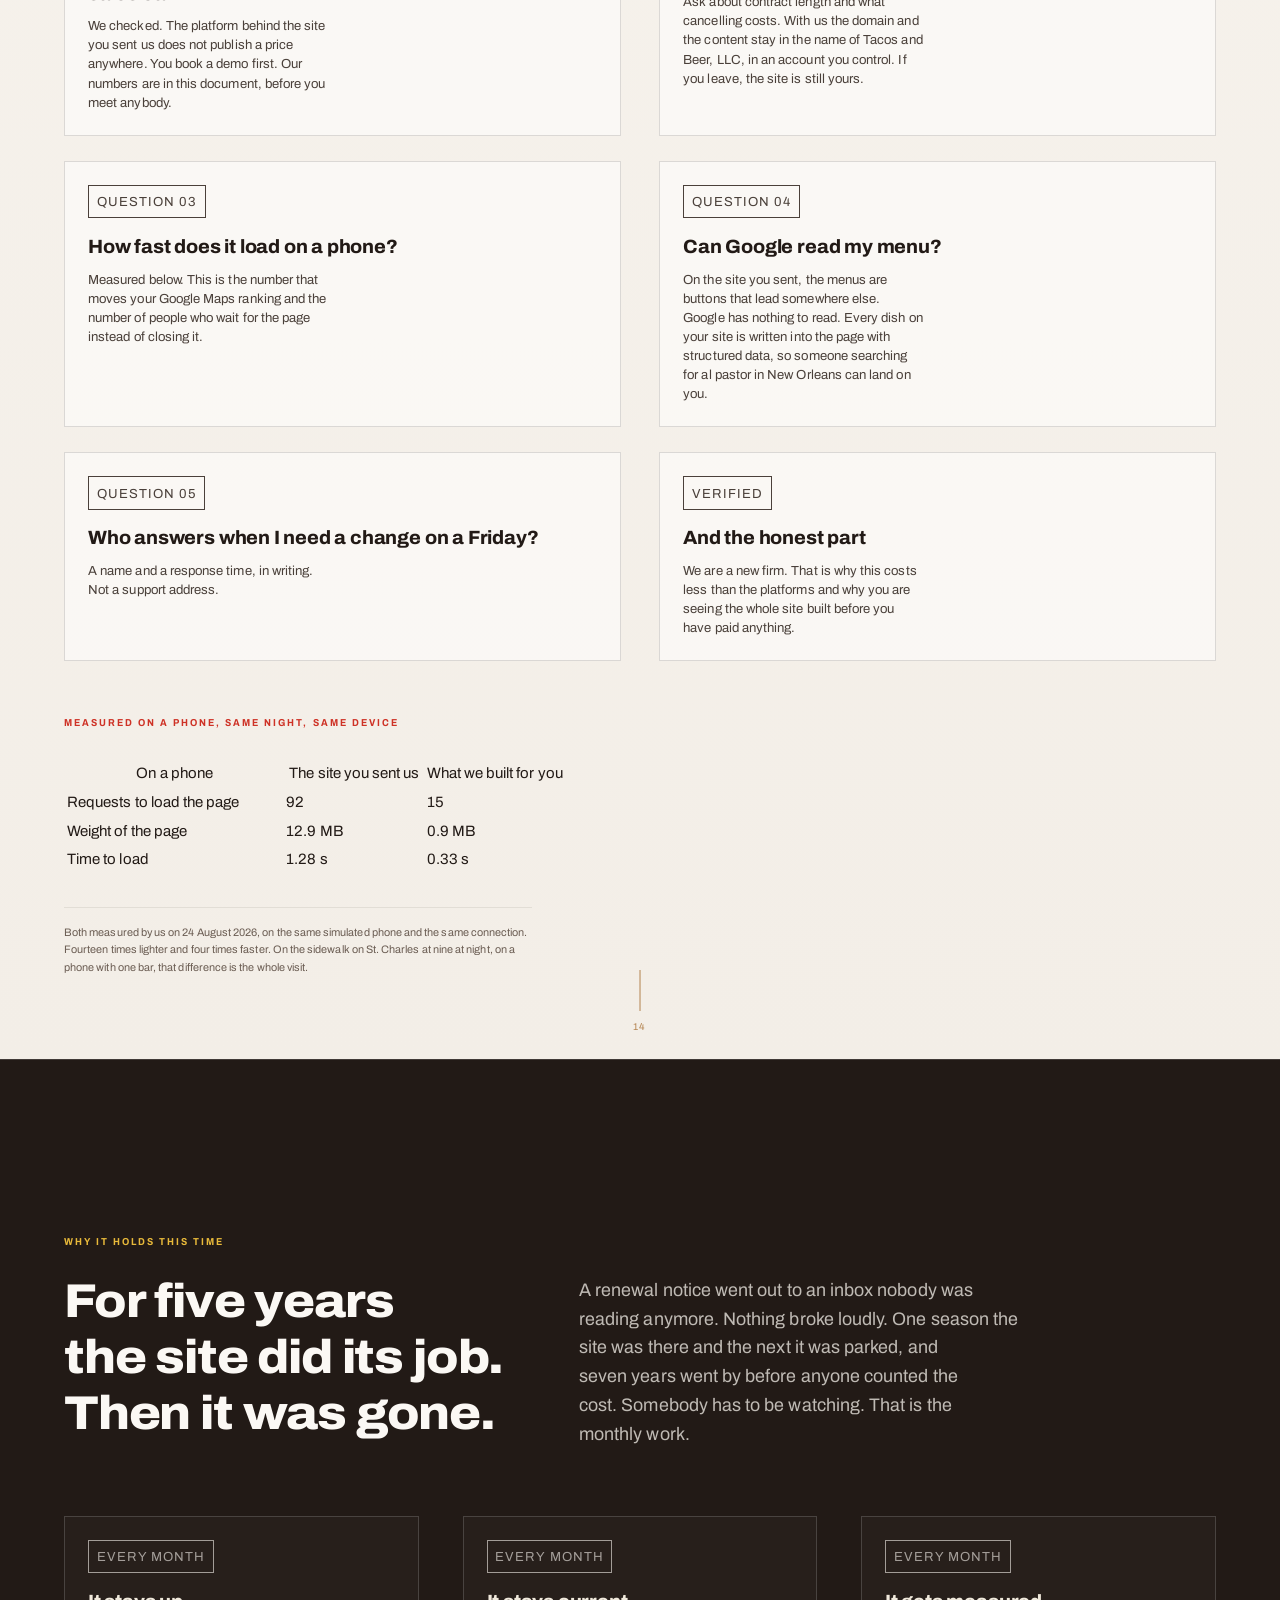
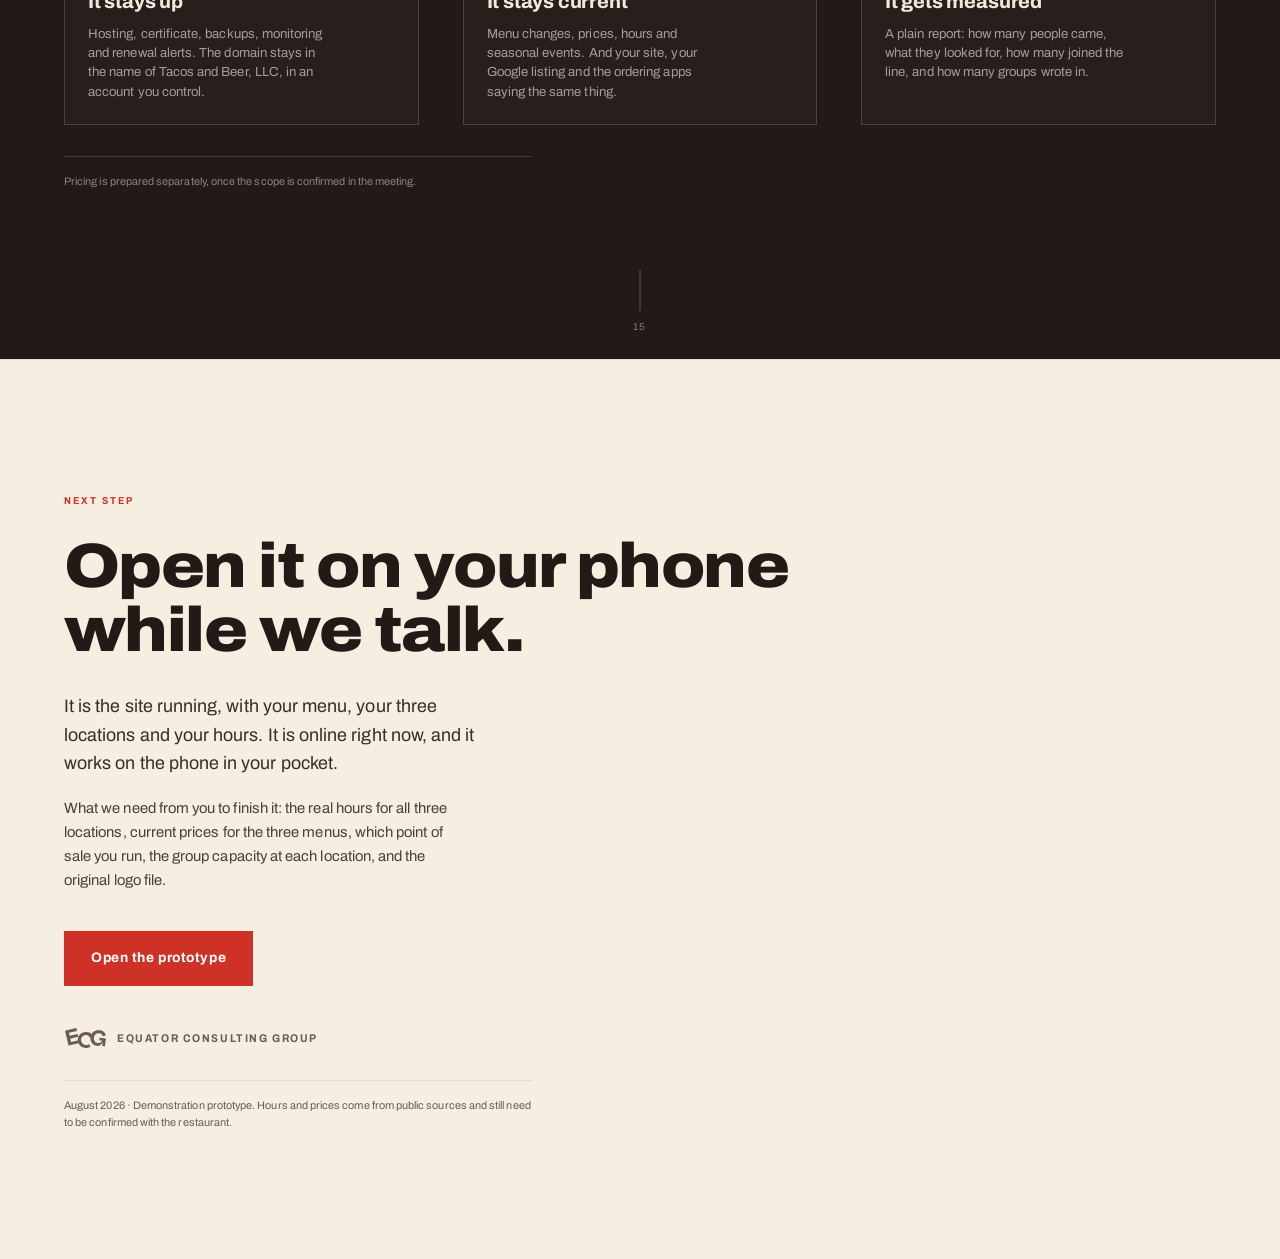
==== commit df8dee4d: "Seccion de friccion en la propuesta, y el aviso desde el telefono del host Cinco preguntas que el du" ====
--- a/proposal/index.html
+++ b/proposal/index.html
@@ -980,6 +980,34 @@
   </div>
   <div class="bridge"><i></i><span>12</span></div>
 </section>
+<section class="sec sec--tint" id="before-you-sign" data-name="Before you sign">
+  <div class="wrap">
+    <p class="eyebrow rv">Before you sign with anyone</p>
+    <h2 class="d2 rv rv-1" style="margin-bottom:2.4rem">Five questions worth asking.<br>Ours are answered on this page.</h2>
+
+    <div class="grid g-2 rv rv-2" style="gap:1.6rem 2.4rem">
+      <div class="stat"><span class="proof proof--concept">Question 01</span><h4 class="d4">What does it cost, and can I see the number before a sales call?</h4><span>We checked. The platform behind the site you sent us does not publish a price anywhere. You book a demo first. Our numbers are in this document, before you meet anybody.</span></div>
+      <div class="stat"><span class="proof proof--concept">Question 02</span><h4 class="d4">What happens the day I want to leave?</h4><span>Ask about contract length and what cancelling costs. With us the domain and the content stay in the name of Tacos and Beer, LLC, in an account you control. If you leave, the site is still yours.</span></div>
+      <div class="stat"><span class="proof proof--concept">Question 03</span><h4 class="d4">How fast does it load on a phone?</h4><span>Measured below. This is the number that moves your Google Maps ranking and the number of people who wait for the page instead of closing it.</span></div>
+      <div class="stat"><span class="proof proof--concept">Question 04</span><h4 class="d4">Can Google read my menu?</h4><span>On the site you sent, the menus are buttons that lead somewhere else. Google has nothing to read. Every dish on your site is written into the page with structured data, so someone searching for al pastor in New Orleans can land on you.</span></div>
+      <div class="stat"><span class="proof proof--concept">Question 05</span><h4 class="d4">Who answers when I need a change on a Friday?</h4><span>A name and a response time, in writing. Not a support address.</span></div>
+      <div class="stat"><span class="proof proof--verified">Verified</span><h4 class="d4">And the honest part</h4><span>We are a new firm. That is why this costs less than the platforms and why you are seeing the whole site built before you have paid anything.</span></div>
+    </div>
+
+    <p class="eyebrow rv rv-3" style="margin-top:3.4rem">Measured on a phone, same night, same device</p>
+    <table class="tbl rv rv-3">
+      <thead><tr><th style="width:44%">On a phone</th><th class="num-col" style="width:28%">The site you sent us</th><th class="num-col" style="width:28%">What we built for you</th></tr></thead>
+      <tbody>
+        <tr><td>Requests to load the page</td><td class="num-col">92</td><td class="num-col"><b>15</b></td></tr>
+        <tr><td>Weight of the page</td><td class="num-col">12.9 MB</td><td class="num-col"><b>0.9 MB</b></td></tr>
+        <tr><td>Time to load</td><td class="num-col">1.28 s</td><td class="num-col"><b>0.33 s</b></td></tr>
+      </tbody>
+    </table>
+    <p class="foot-note rv rv-4">Both measured by us on 24 August 2026, on the same simulated phone and the same connection. Fourteen times lighter and four times faster. On the sidewalk on St. Charles at nine at night, on a phone with one bar, that difference is the whole visit.</p>
+  </div>
+  <div class="bridge"><i></i><span>14</span></div>
+</section>
+
 <section class="sec sec--ink" id="every-month" data-name="Every month">
   <div class="wrap">
 
@@ -997,7 +1025,7 @@
     </div>
     <p class="foot-note rv rv-4">Pricing is prepared separately, once the scope is confirmed in the meeting.</p>
   </div>
-  <div class="bridge"><i></i><span>13</span></div>
+  <div class="bridge"><i></i><span>15</span></div>
 </section>
 <section class="sec " id="next-step" data-name="Next step">
   <div class="wrap">
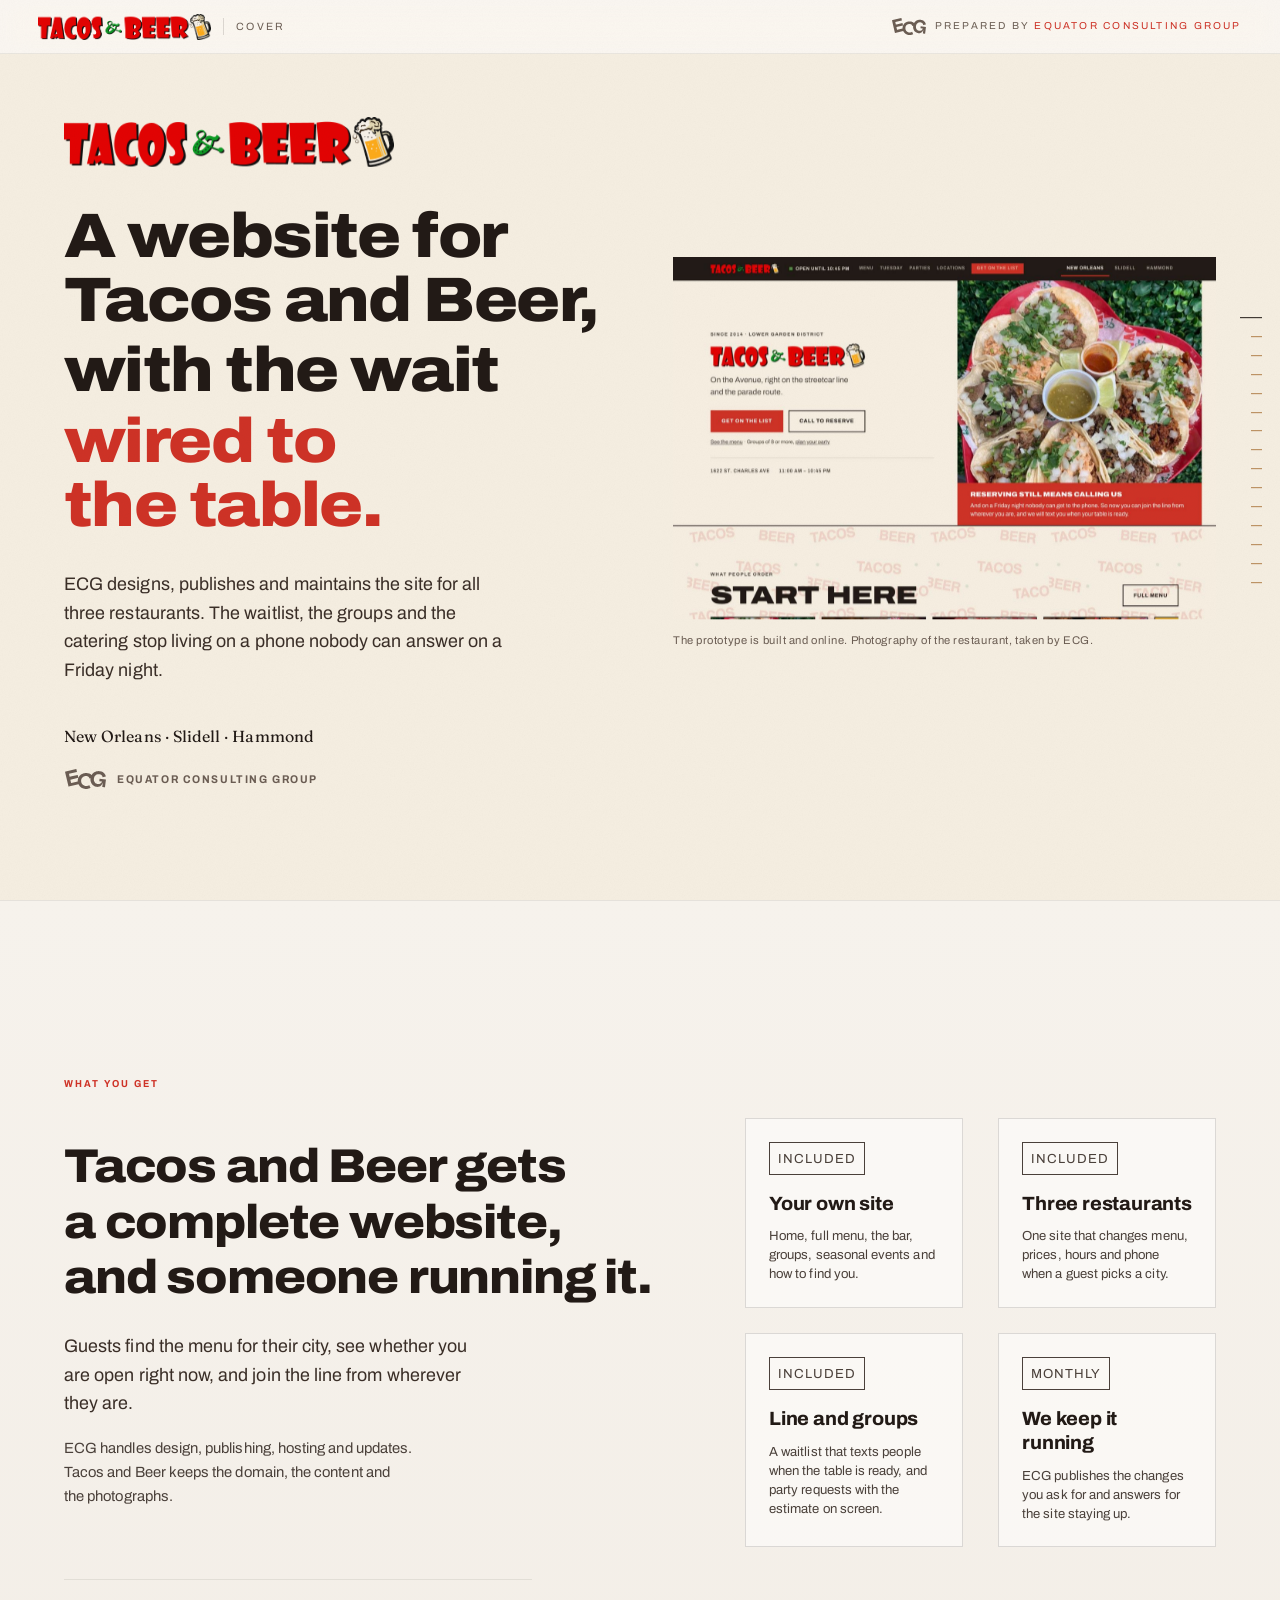
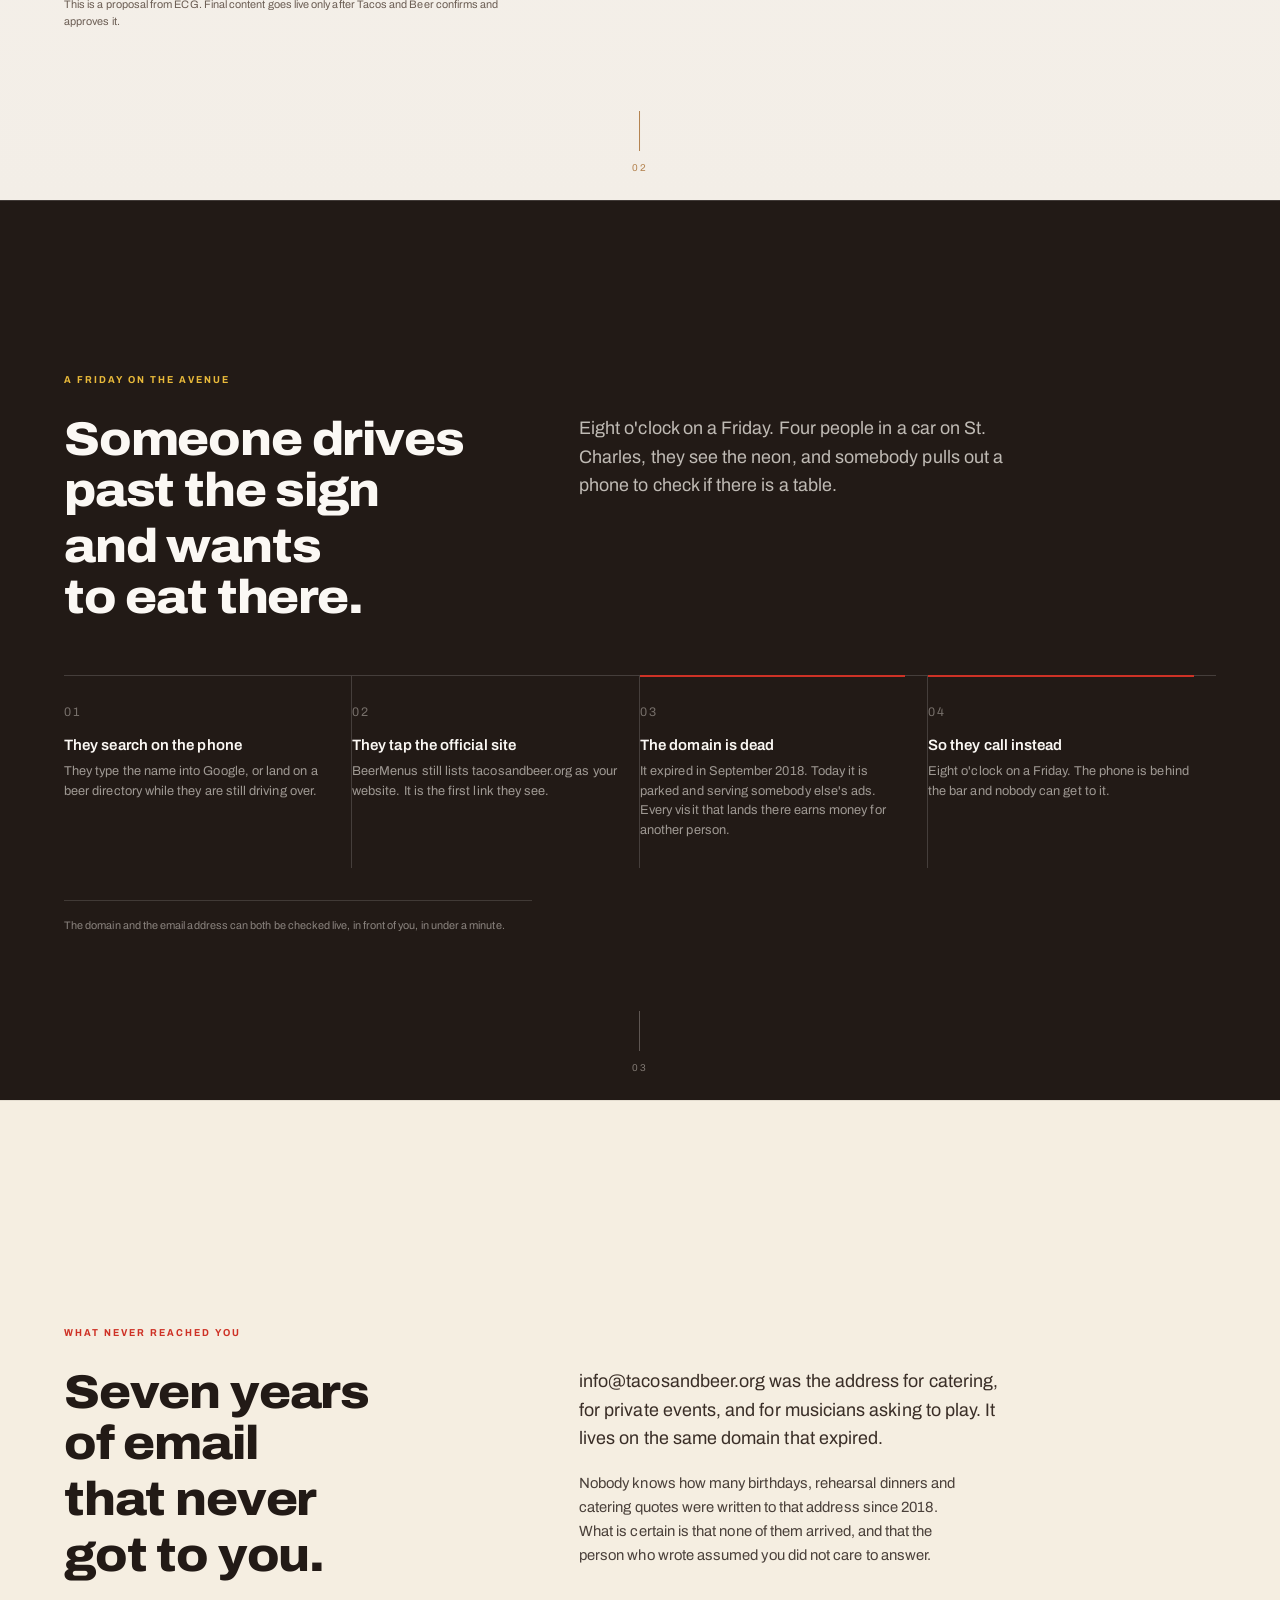
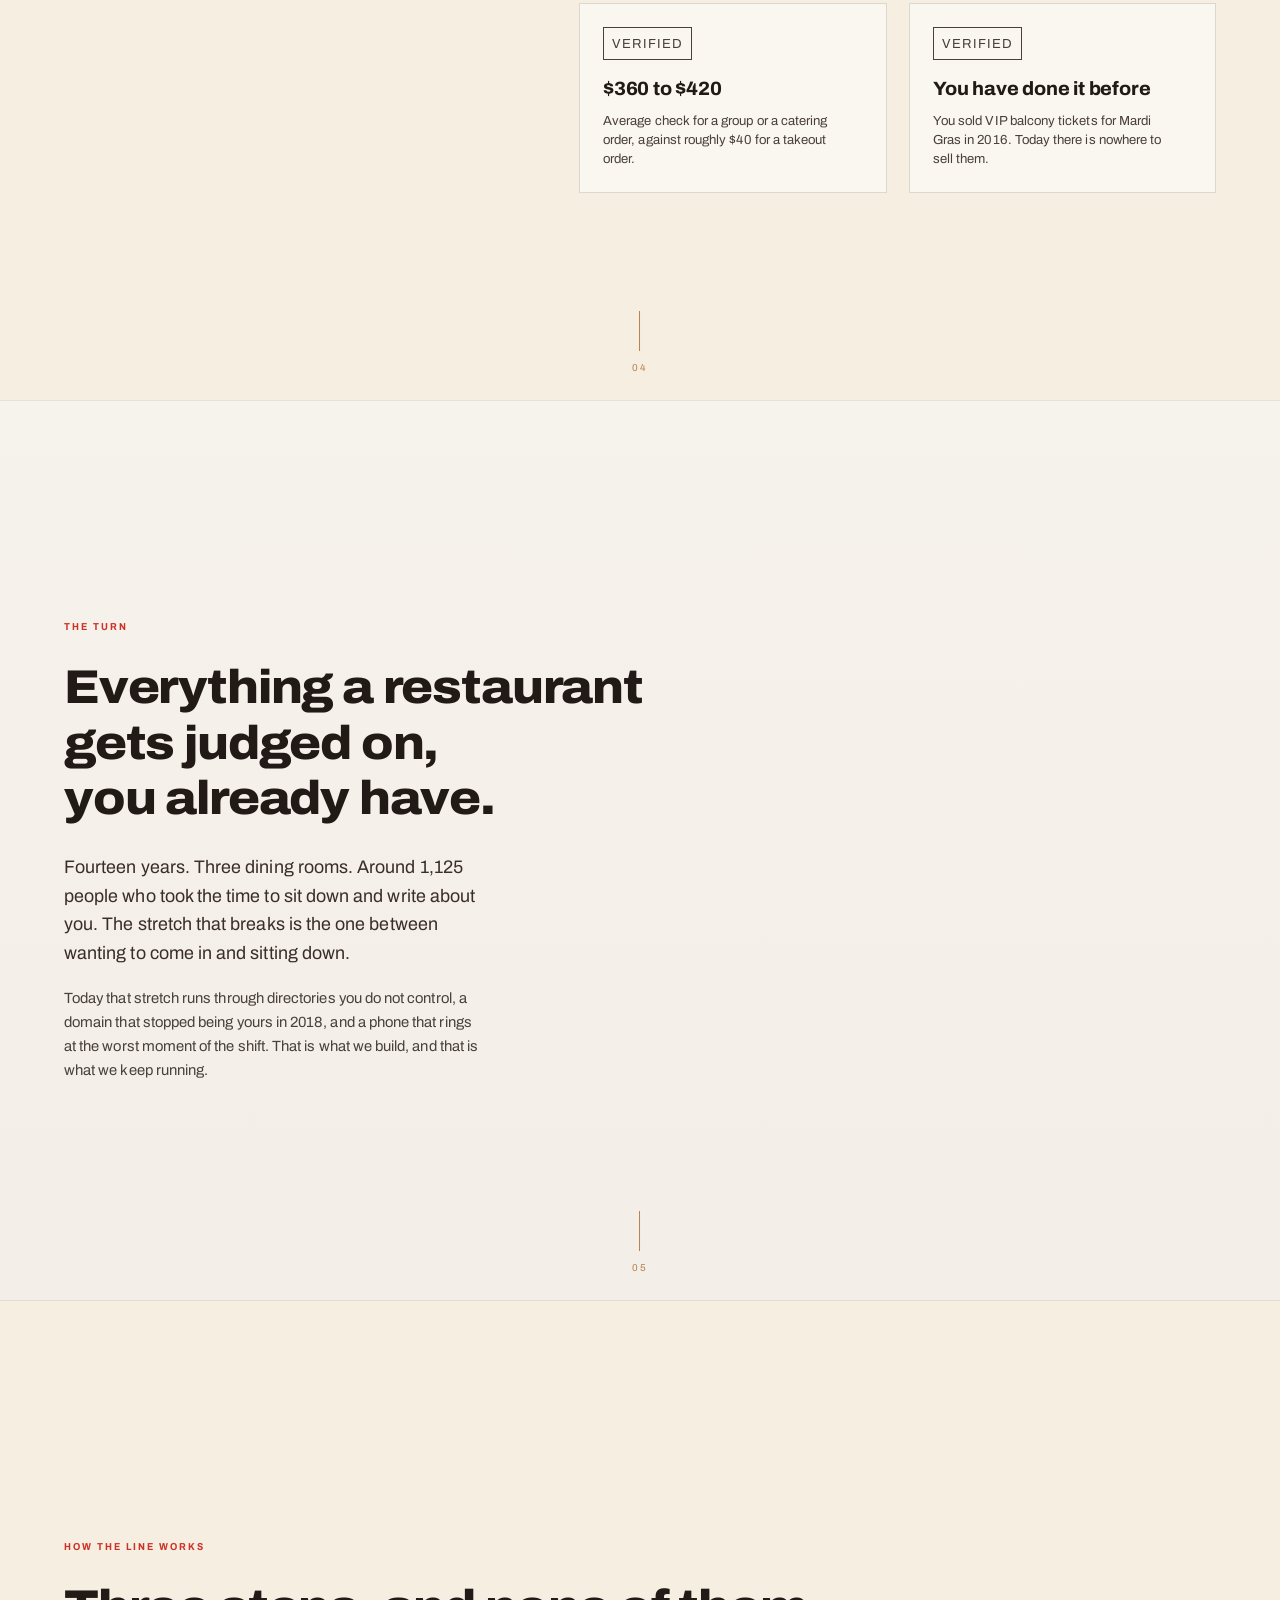
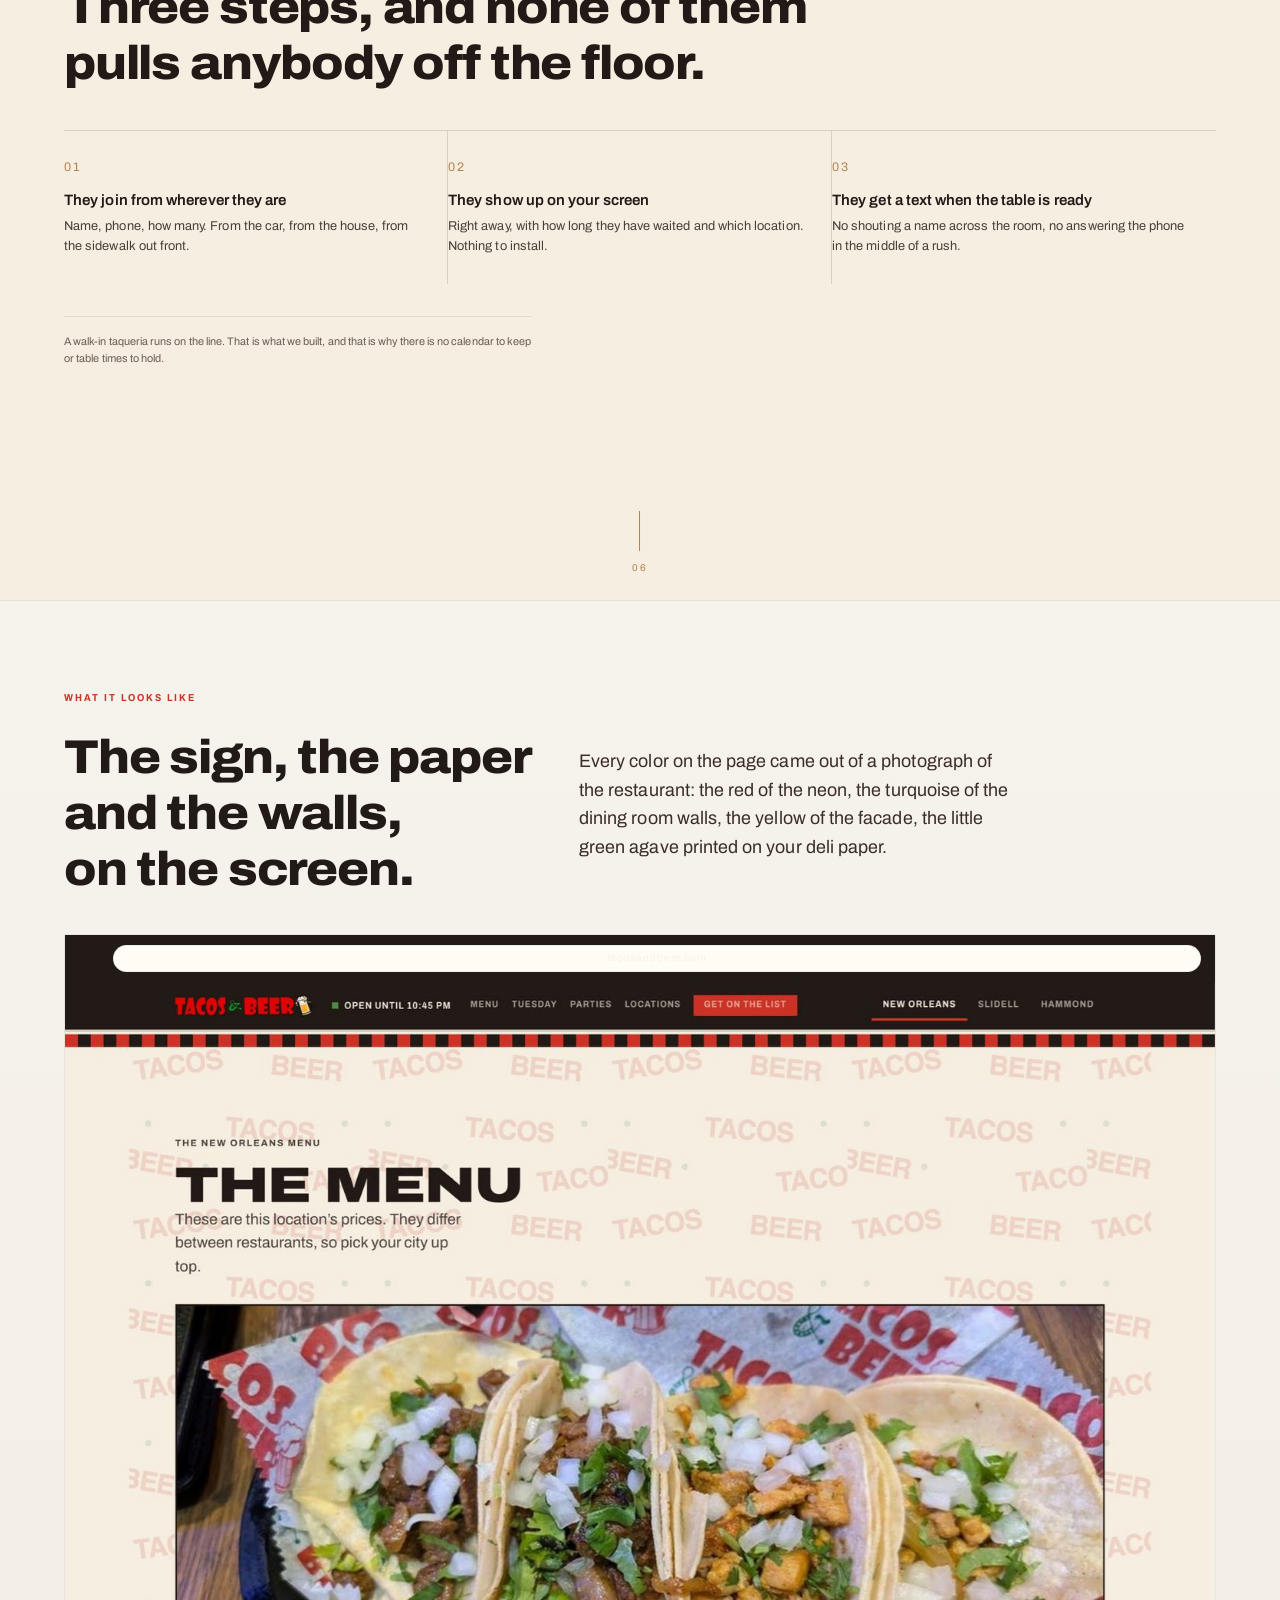
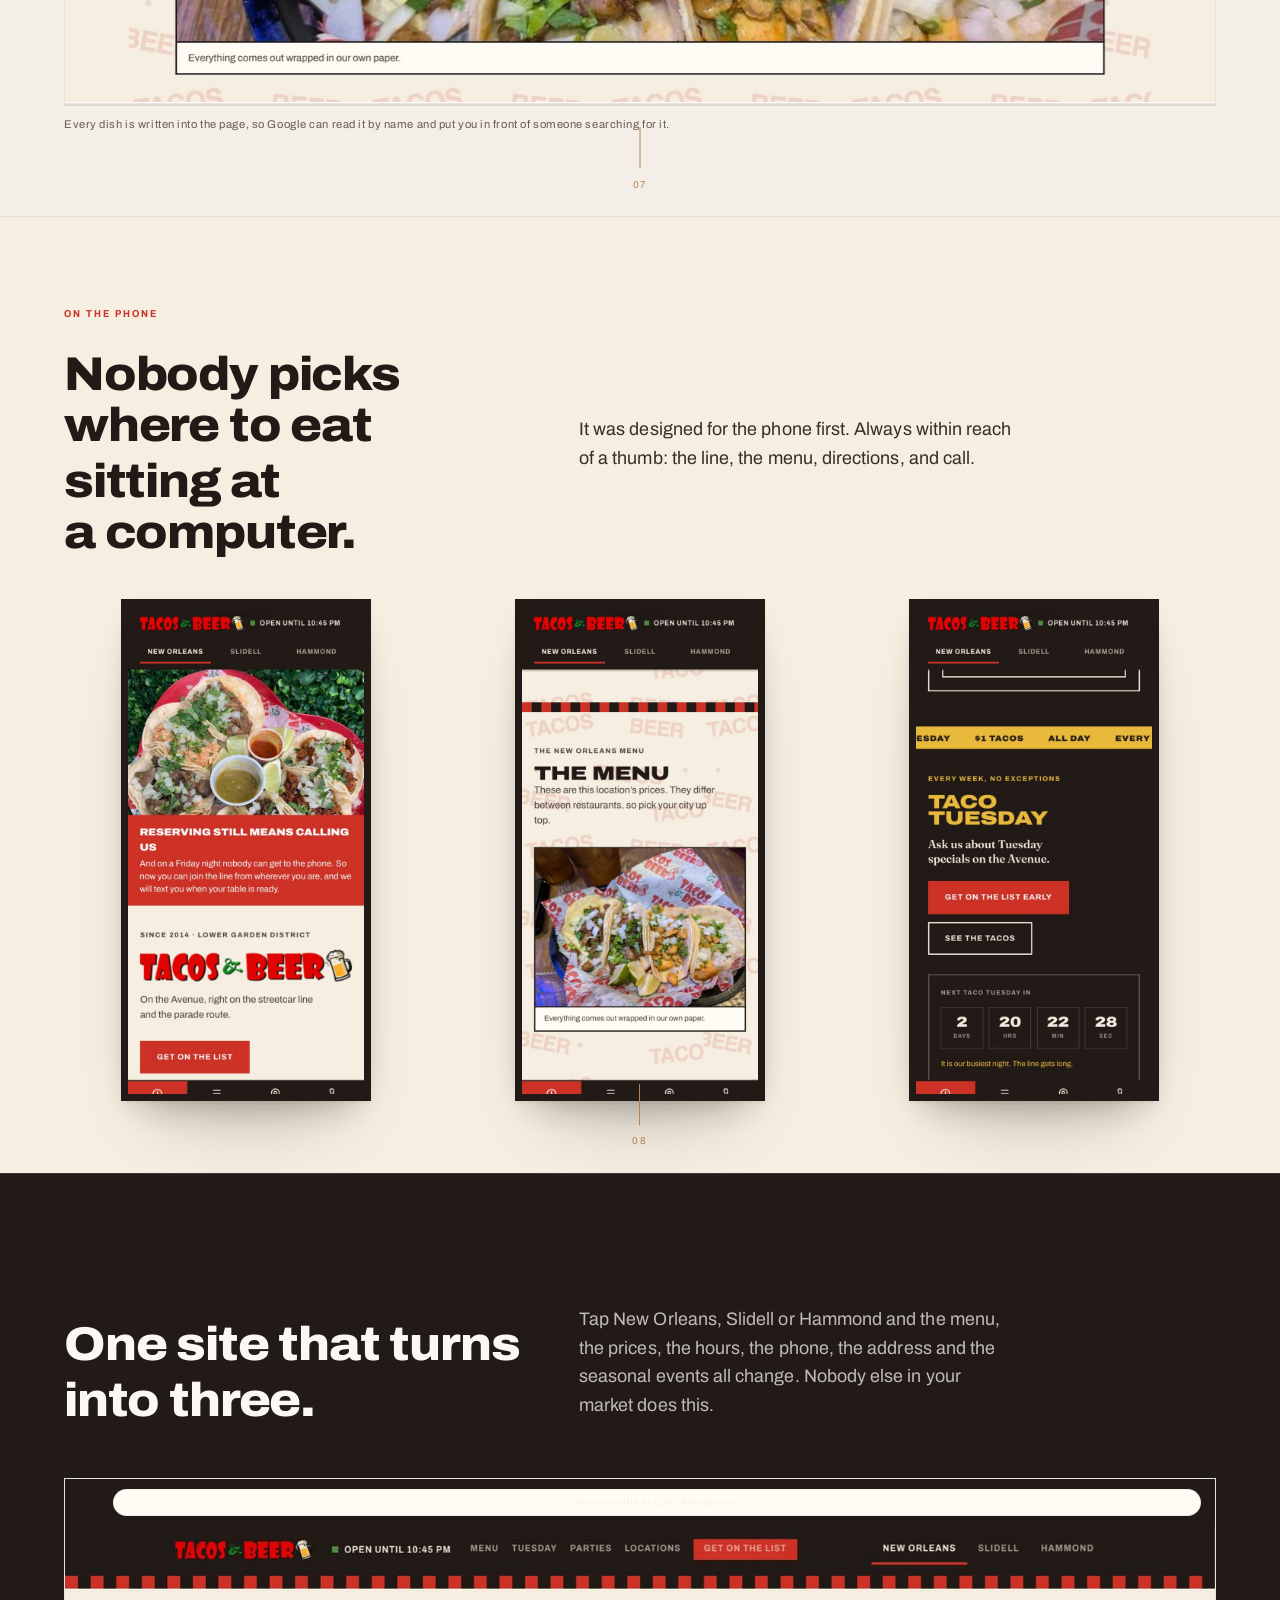
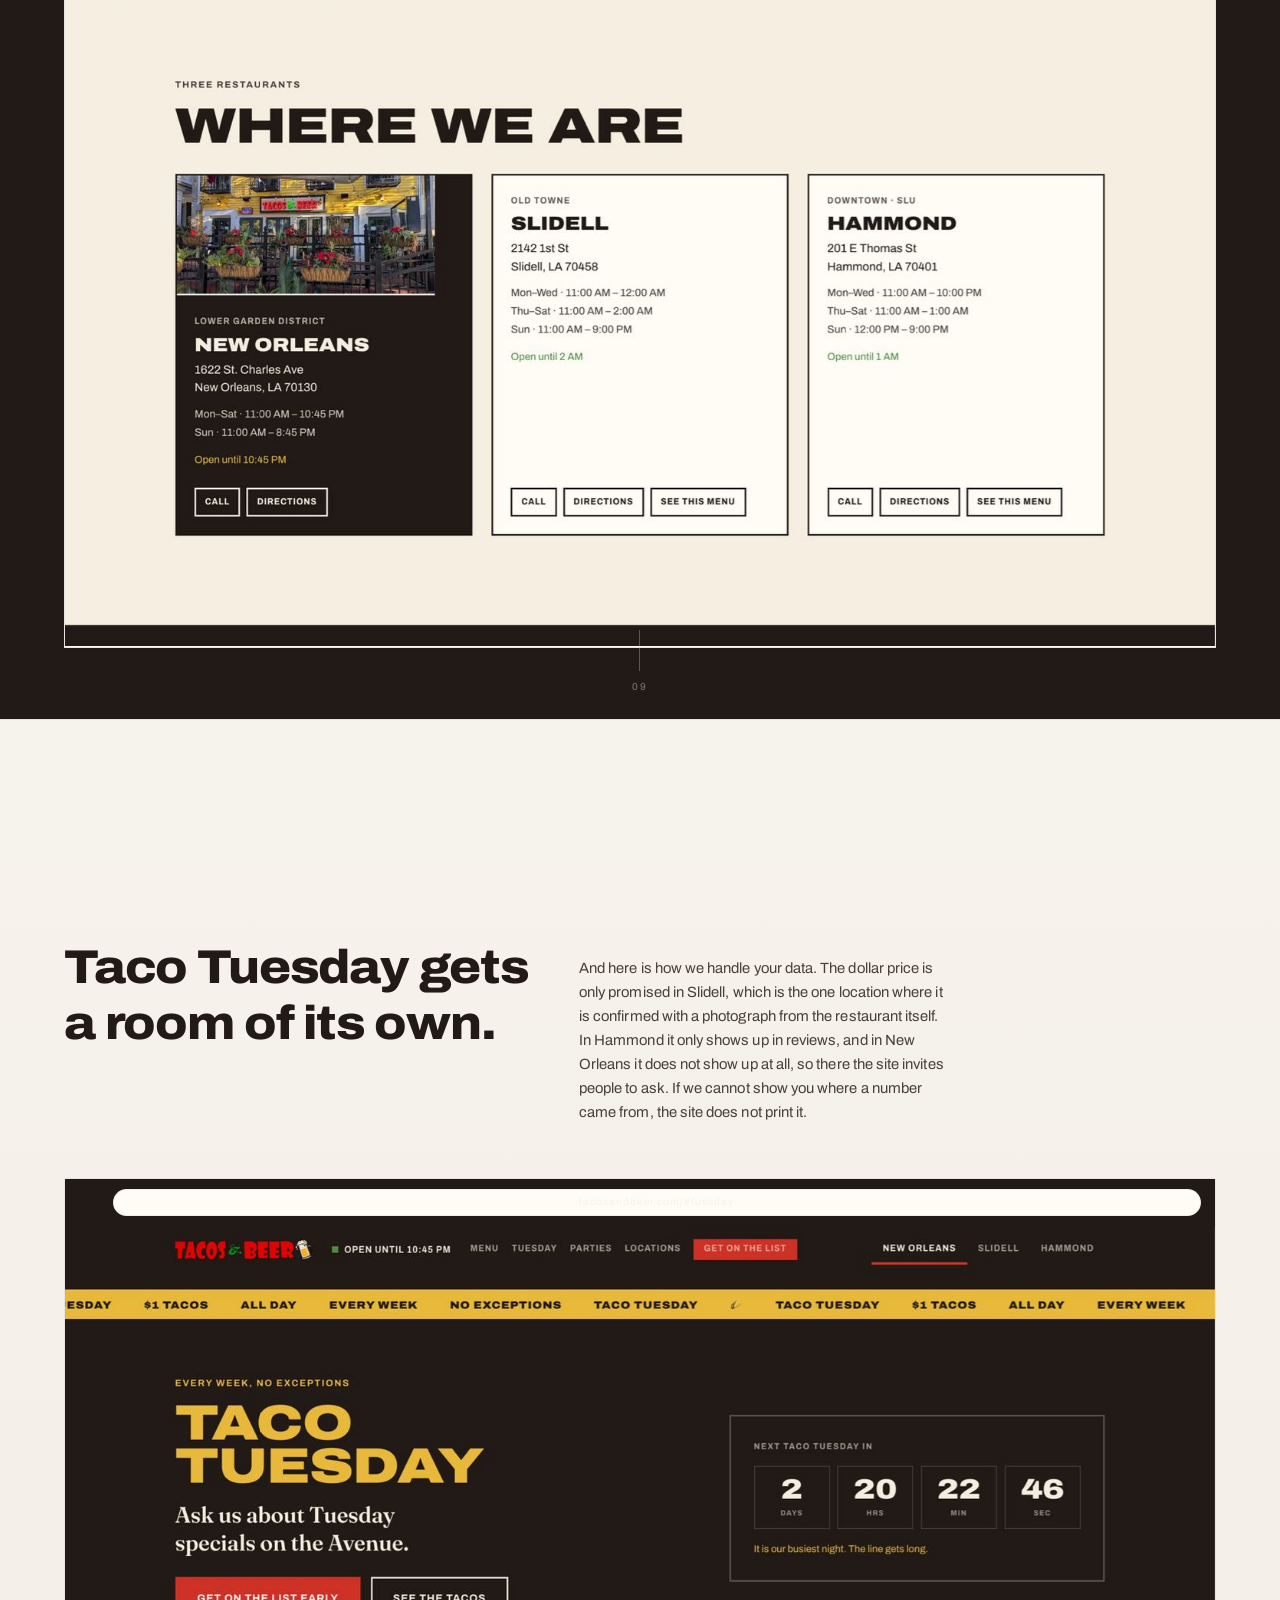
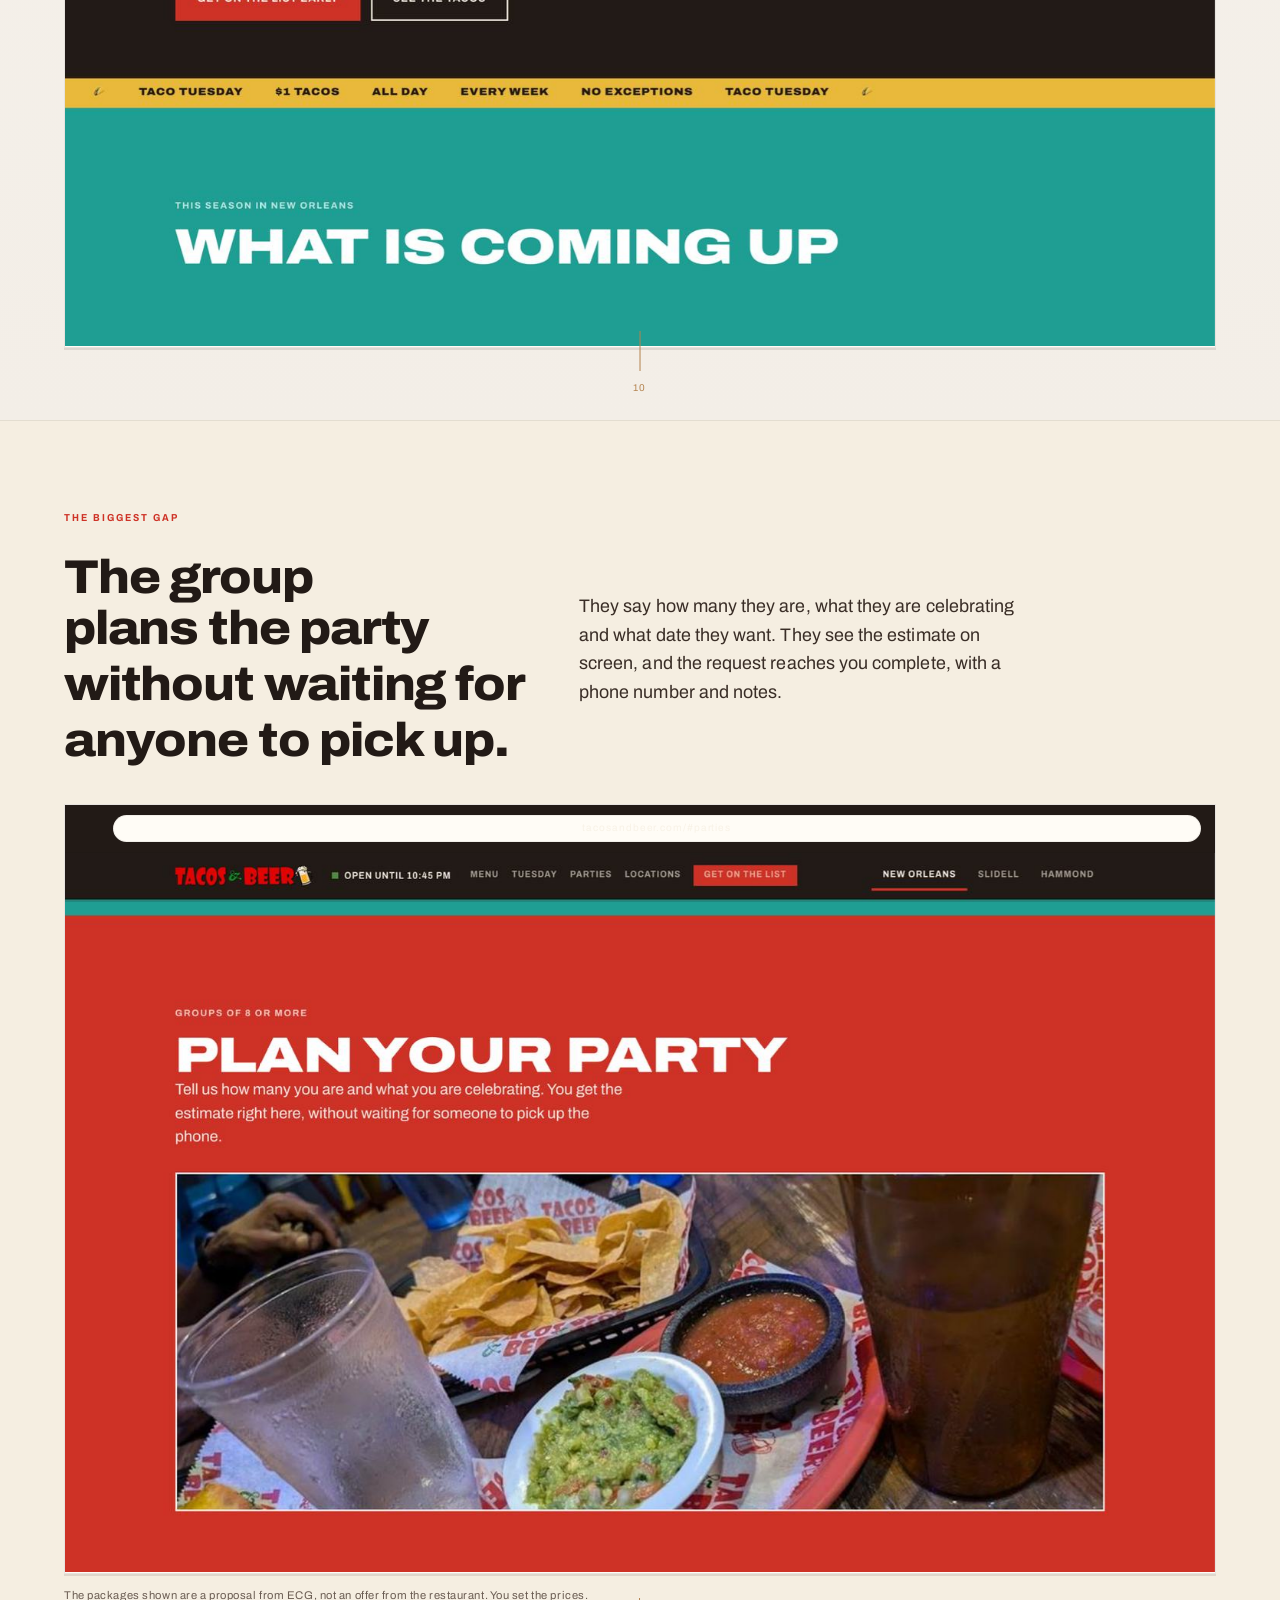
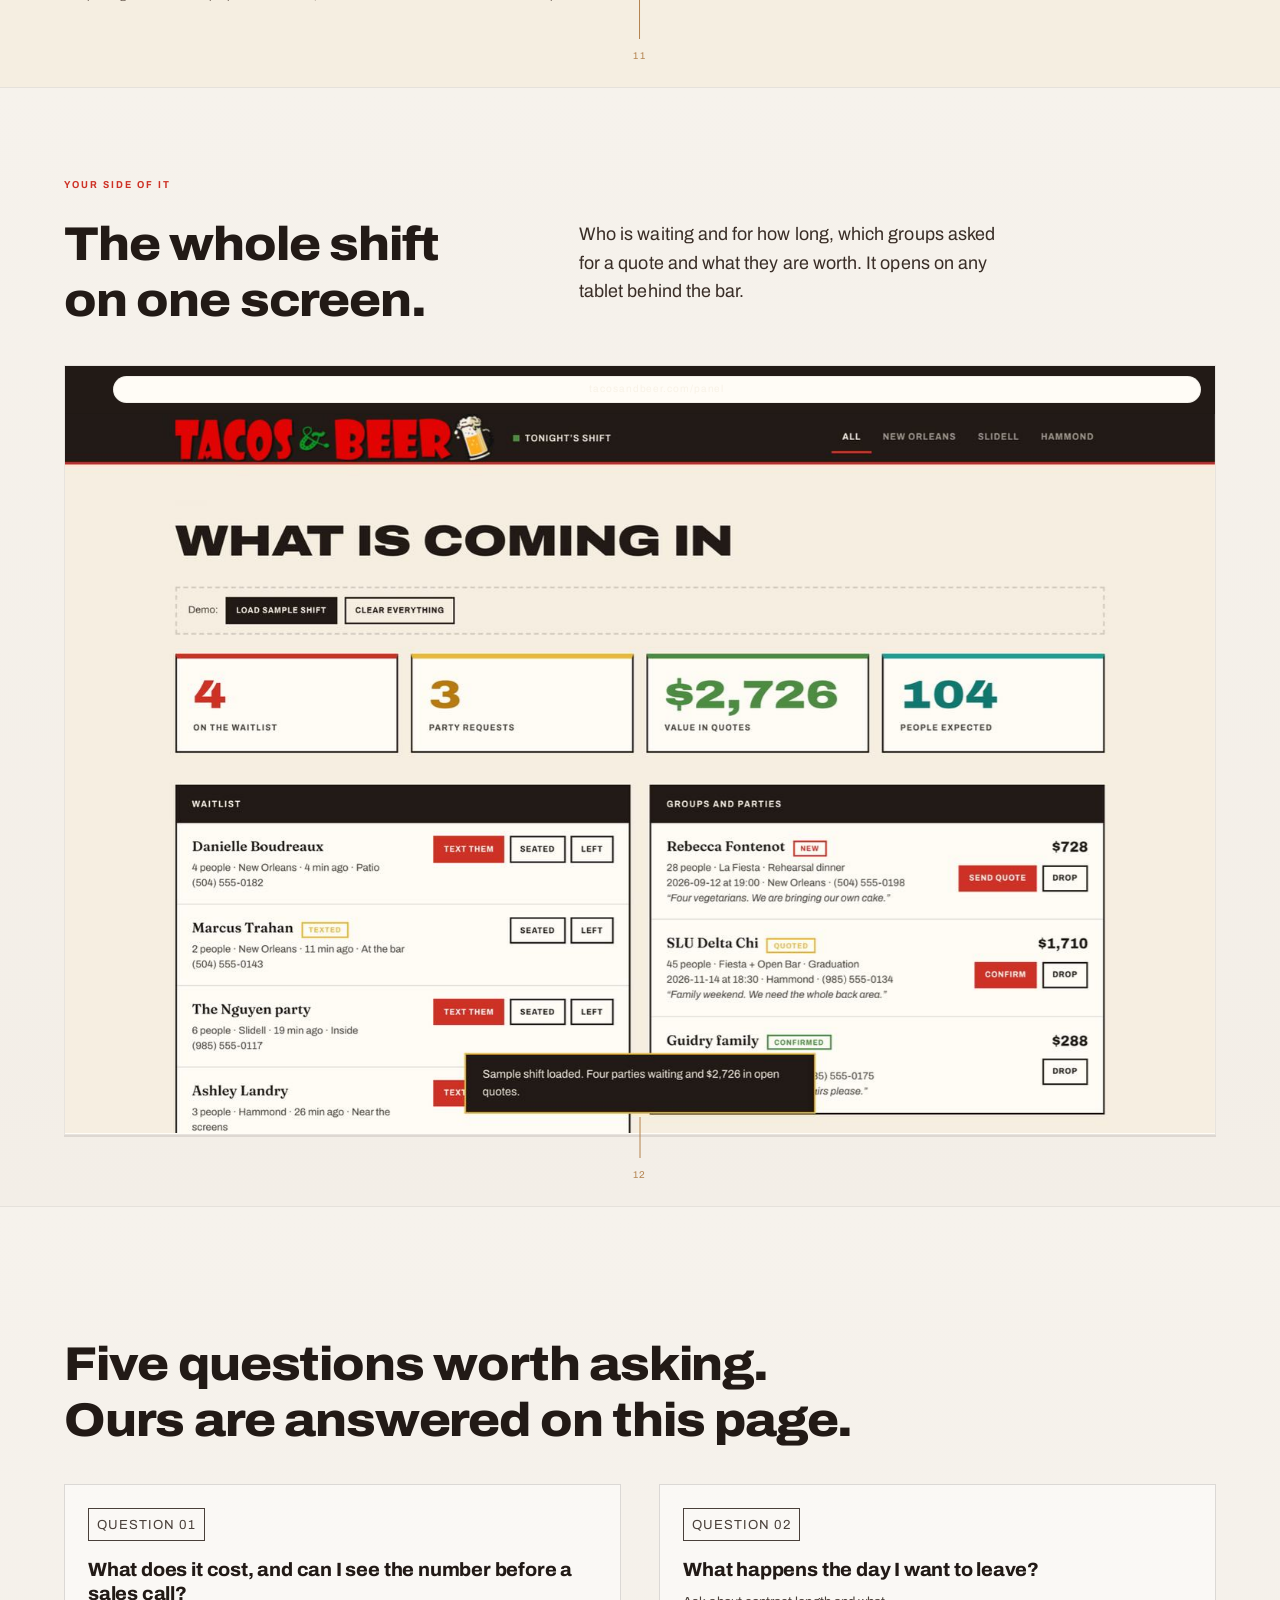
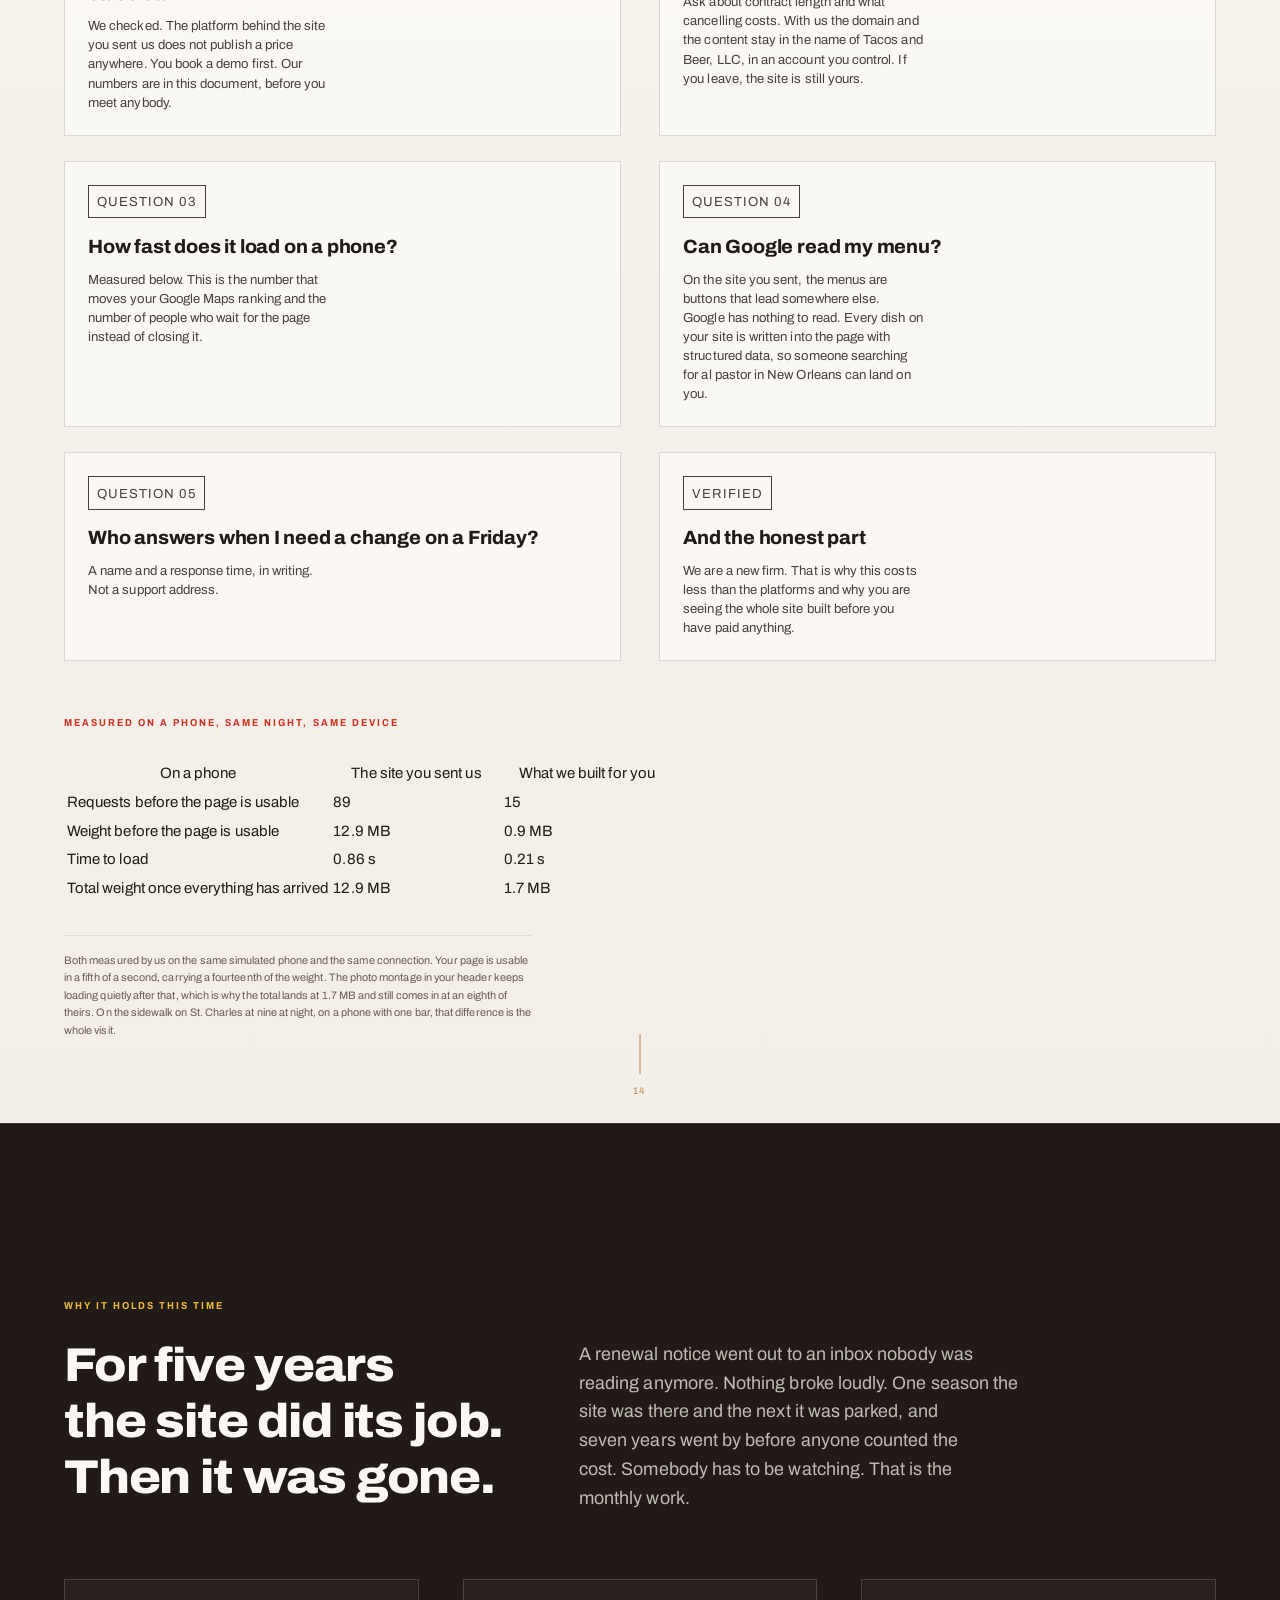
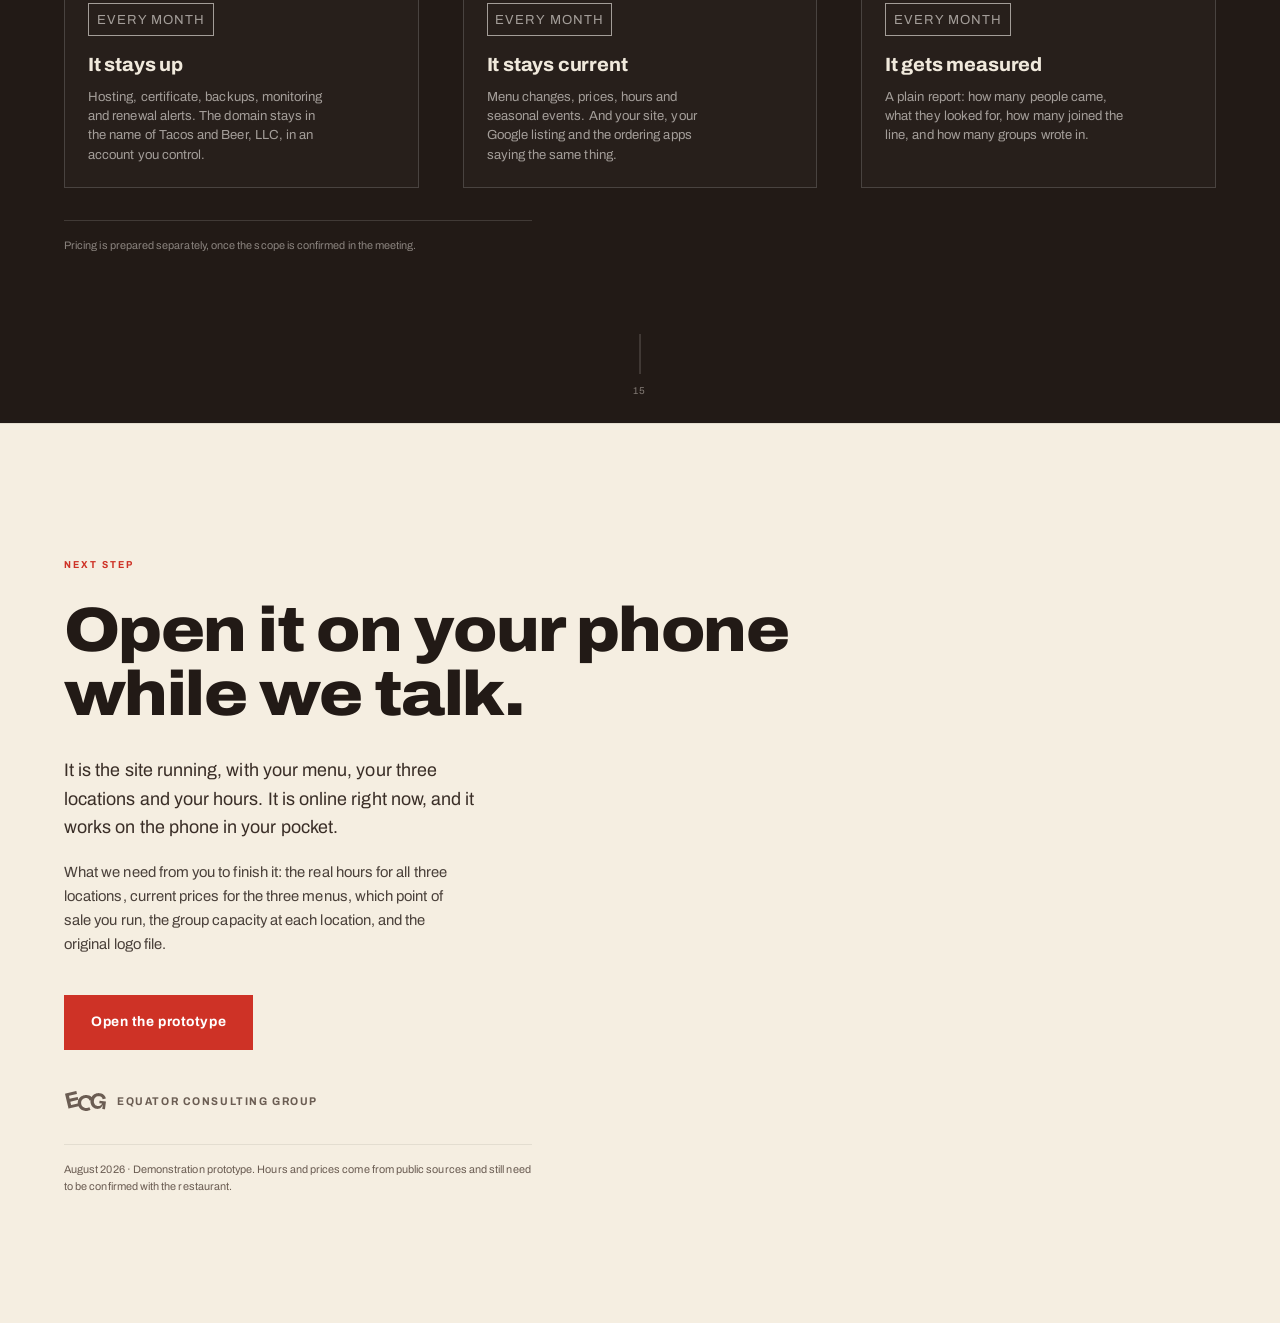
==== commit 69b45872: "Montaje de siete fotos en el hero, y la propuesta con la medicion corregida Las fotos del local enca" ====
--- a/proposal/index.html
+++ b/proposal/index.html
@@ -998,12 +998,13 @@
     <table class="tbl rv rv-3">
       <thead><tr><th style="width:44%">On a phone</th><th class="num-col" style="width:28%">The site you sent us</th><th class="num-col" style="width:28%">What we built for you</th></tr></thead>
       <tbody>
-        <tr><td>Requests to load the page</td><td class="num-col">92</td><td class="num-col"><b>15</b></td></tr>
-        <tr><td>Weight of the page</td><td class="num-col">12.9 MB</td><td class="num-col"><b>0.9 MB</b></td></tr>
-        <tr><td>Time to load</td><td class="num-col">1.28 s</td><td class="num-col"><b>0.33 s</b></td></tr>
+        <tr><td>Requests before the page is usable</td><td class="num-col">89</td><td class="num-col"><b>15</b></td></tr>
+        <tr><td>Weight before the page is usable</td><td class="num-col">12.9 MB</td><td class="num-col"><b>0.9 MB</b></td></tr>
+        <tr><td>Time to load</td><td class="num-col">0.86 s</td><td class="num-col"><b>0.21 s</b></td></tr>
+        <tr><td>Total weight once everything has arrived</td><td class="num-col">12.9 MB</td><td class="num-col"><b>1.7 MB</b></td></tr>
       </tbody>
     </table>
-    <p class="foot-note rv rv-4">Both measured by us on 24 August 2026, on the same simulated phone and the same connection. Fourteen times lighter and four times faster. On the sidewalk on St. Charles at nine at night, on a phone with one bar, that difference is the whole visit.</p>
+    <p class="foot-note rv rv-4">Both measured by us on the same simulated phone and the same connection. Your page is usable in a fifth of a second, carrying a fourteenth of the weight. The photo montage in your header keeps loading quietly after that, which is why the total lands at 1.7 MB and still comes in at an eighth of theirs. On the sidewalk on St. Charles at nine at night, on a phone with one bar, that difference is the whole visit.</p>
   </div>
   <div class="bridge"><i></i><span>14</span></div>
 </section>
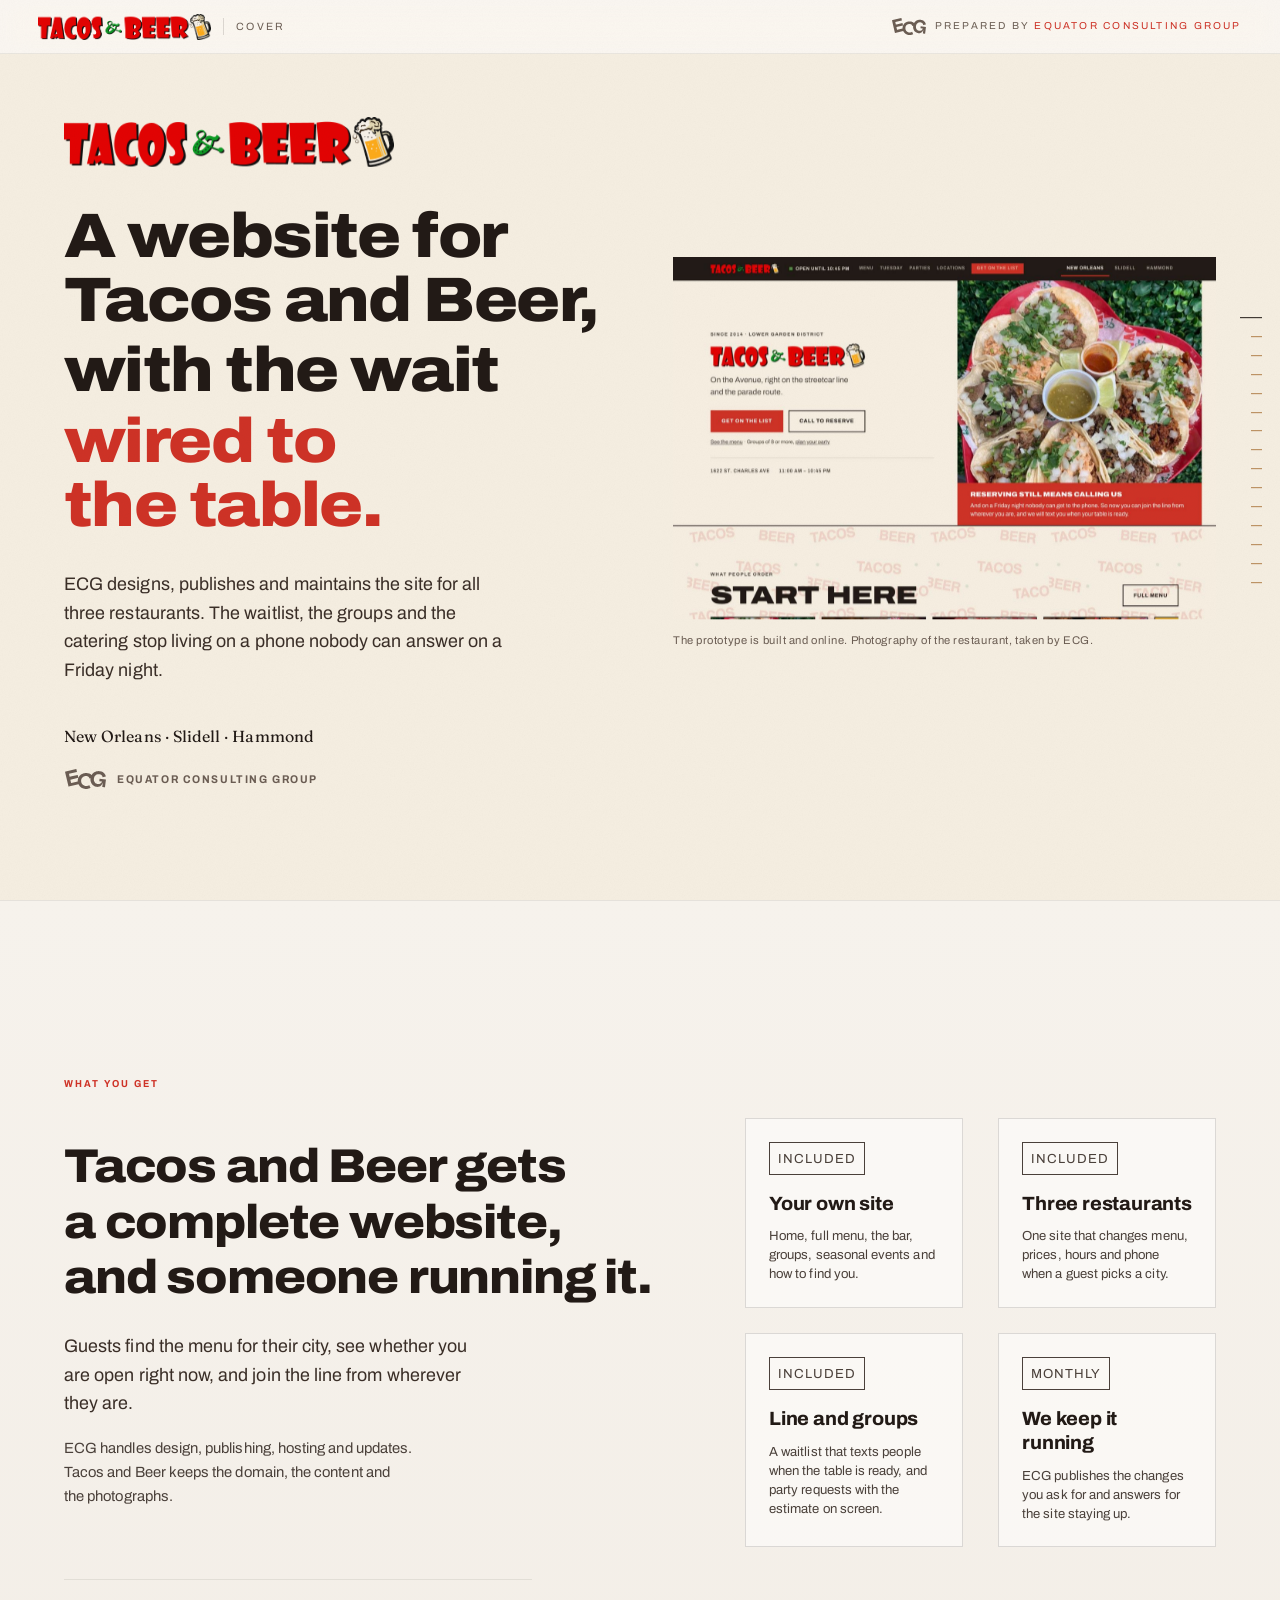
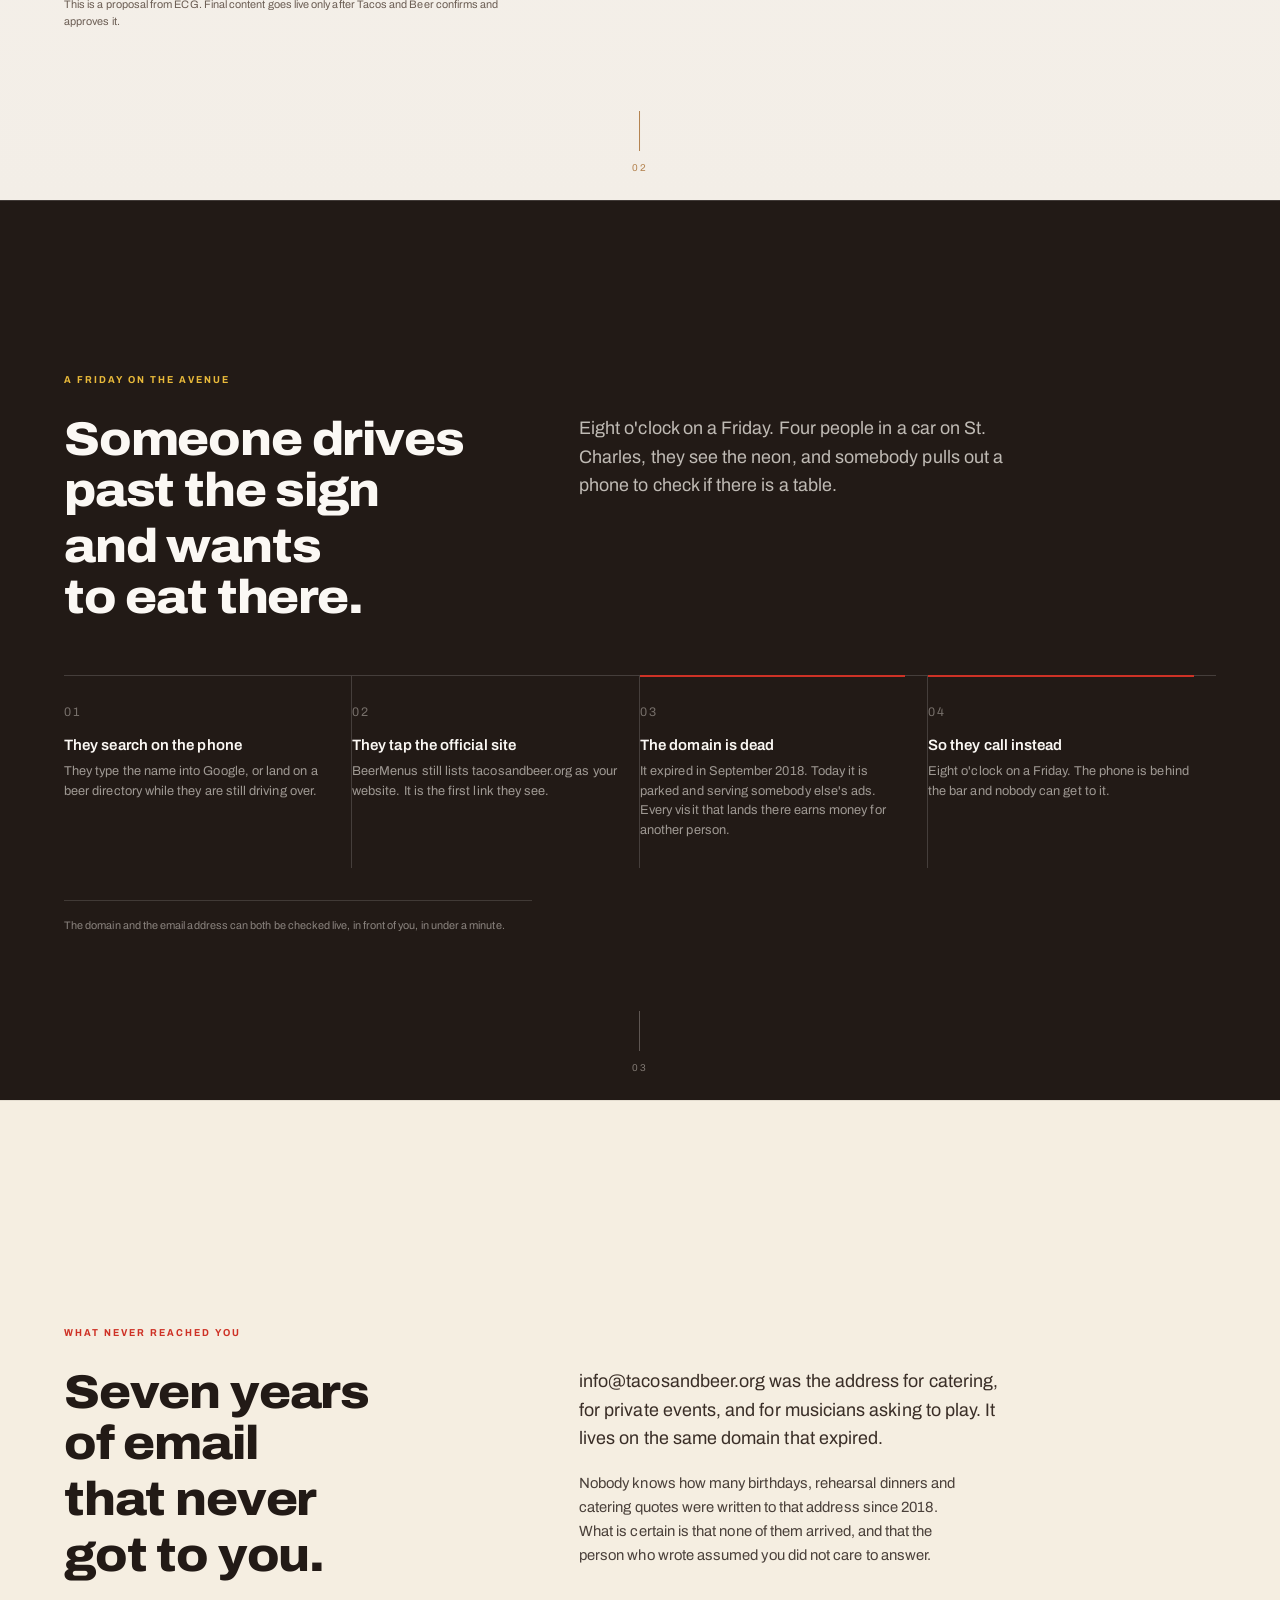
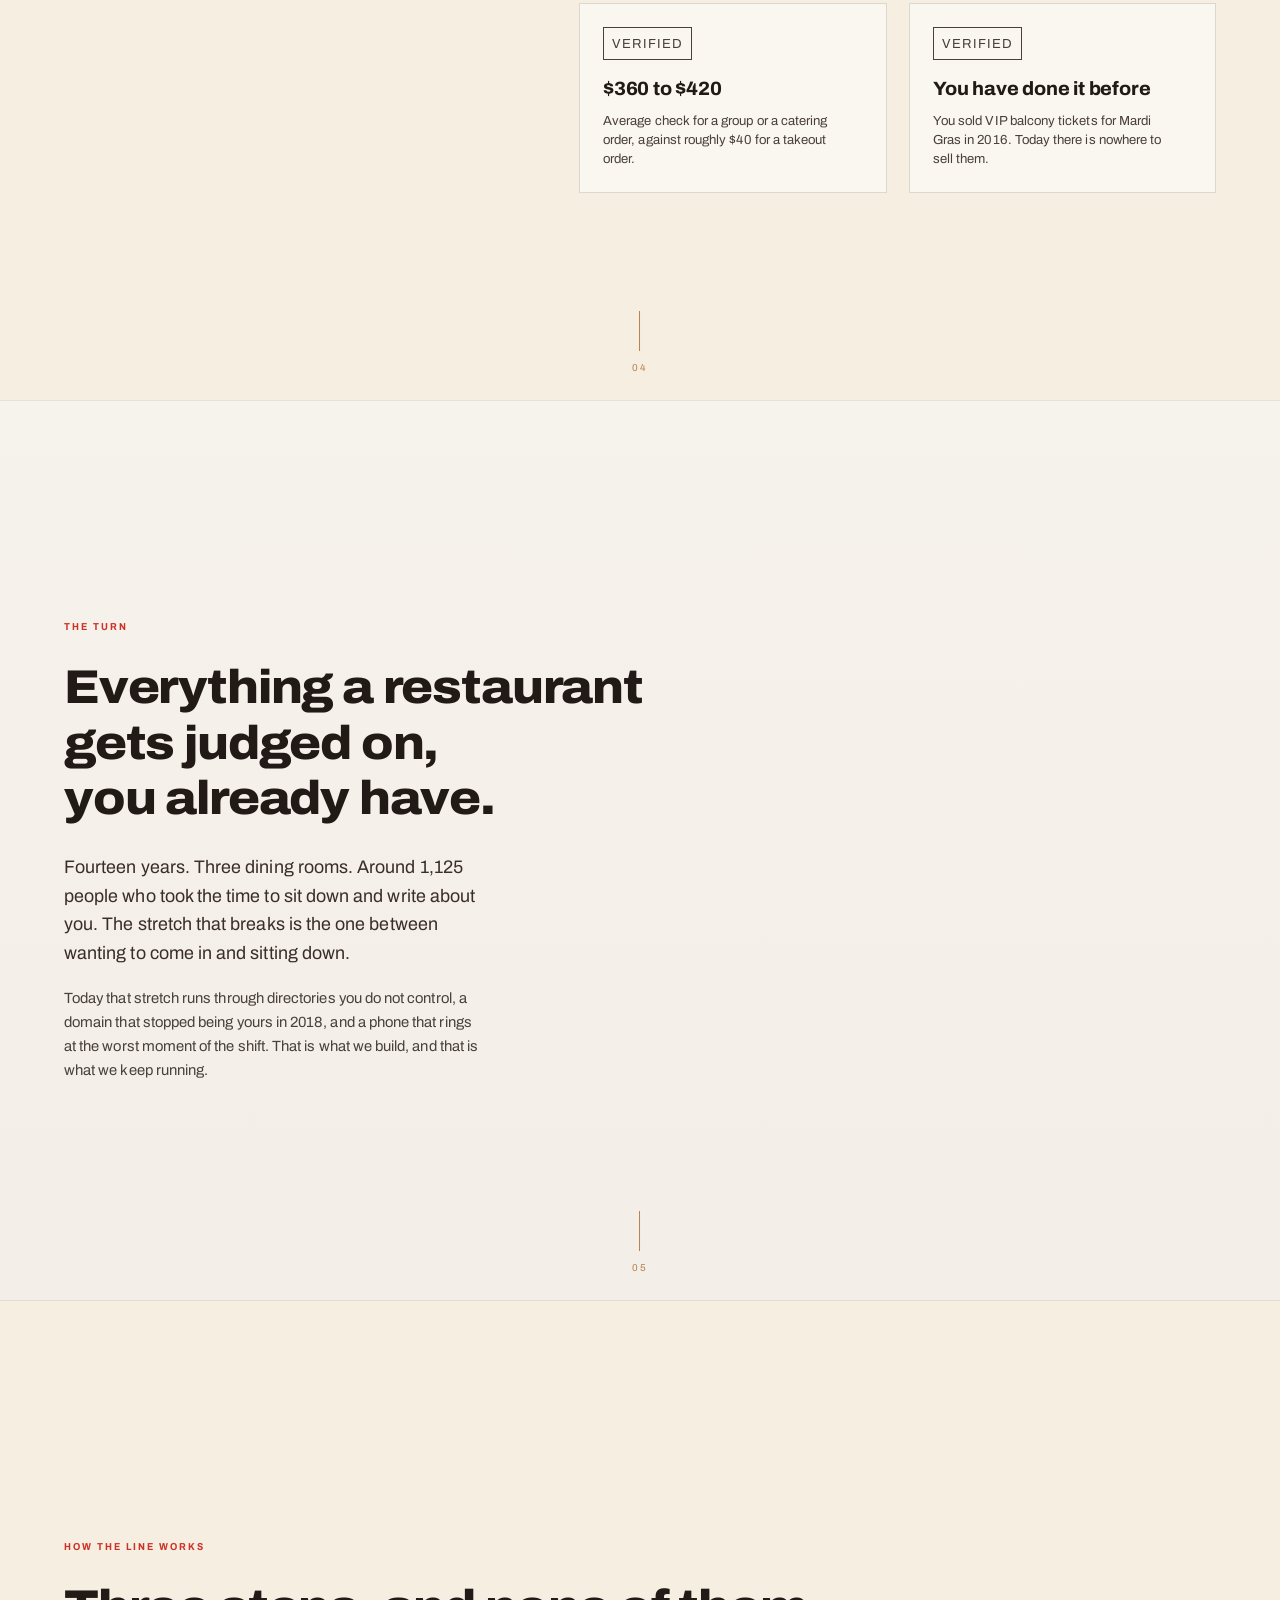
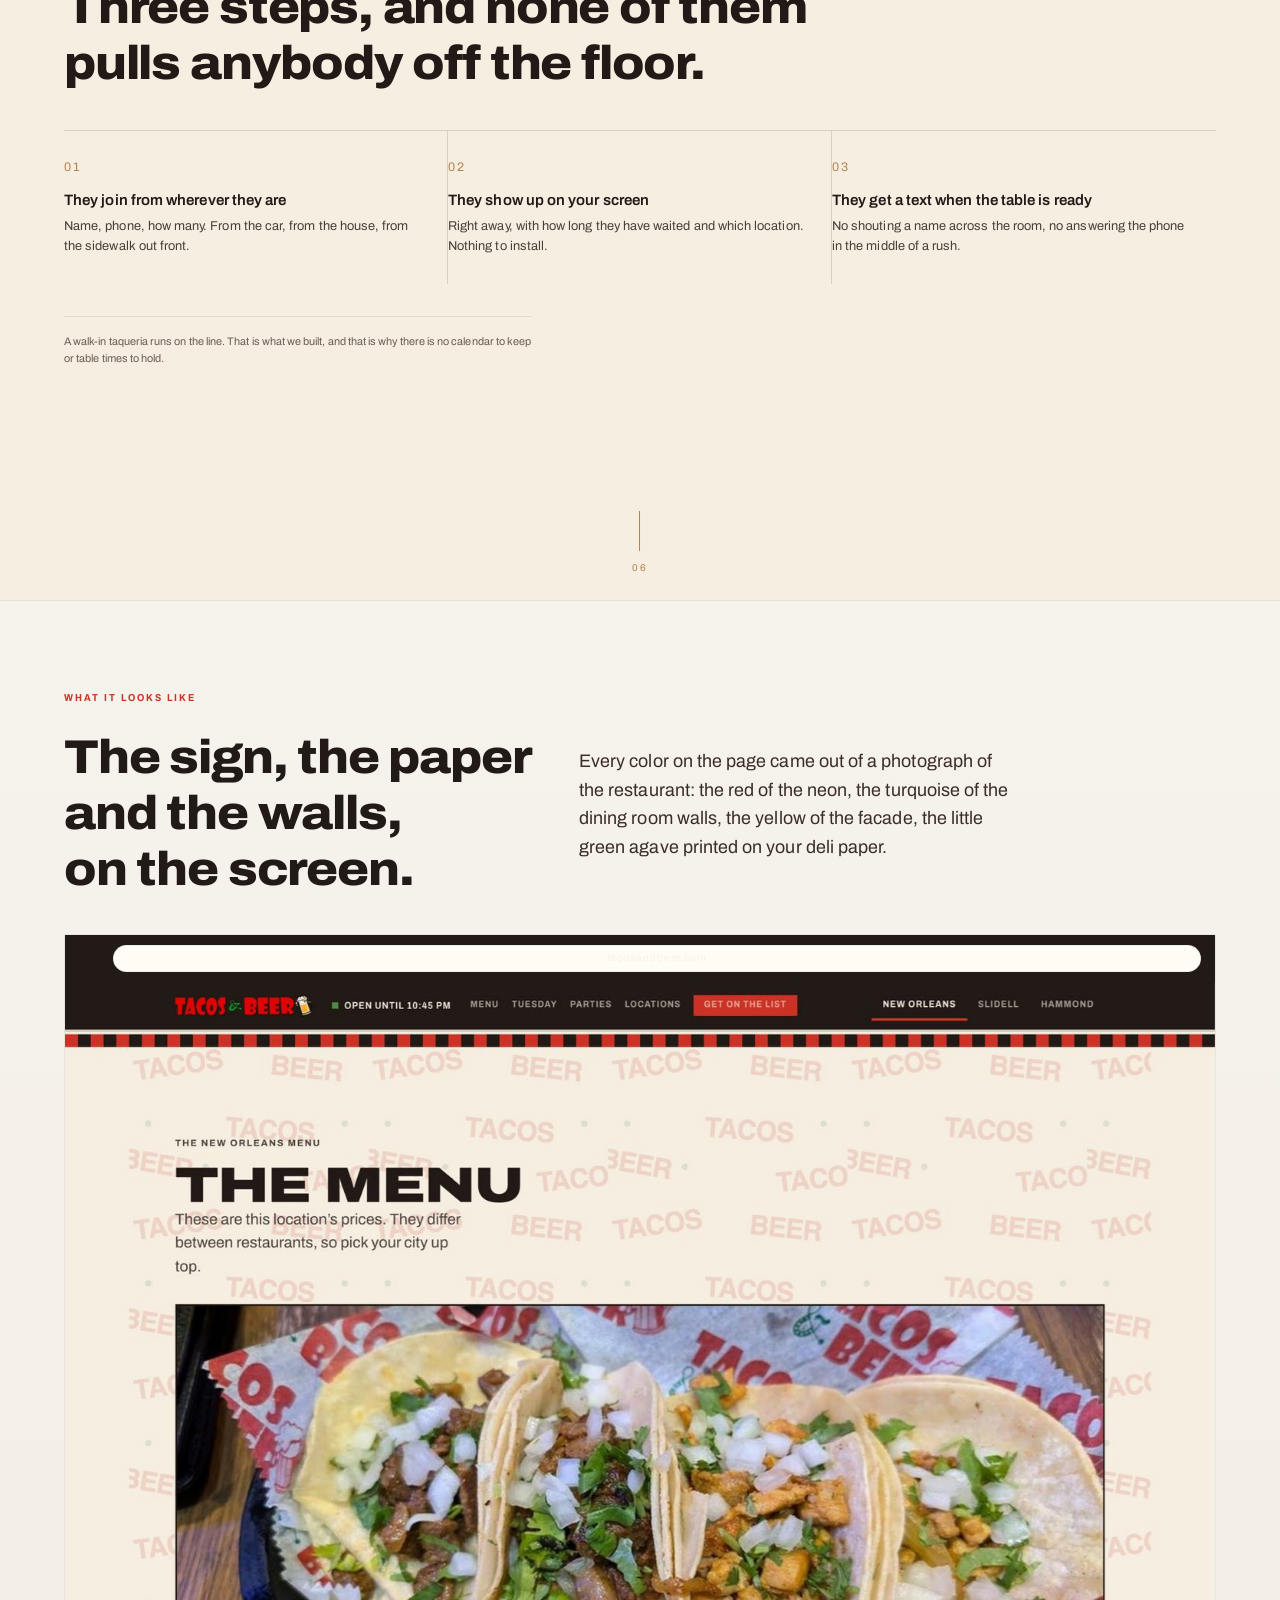
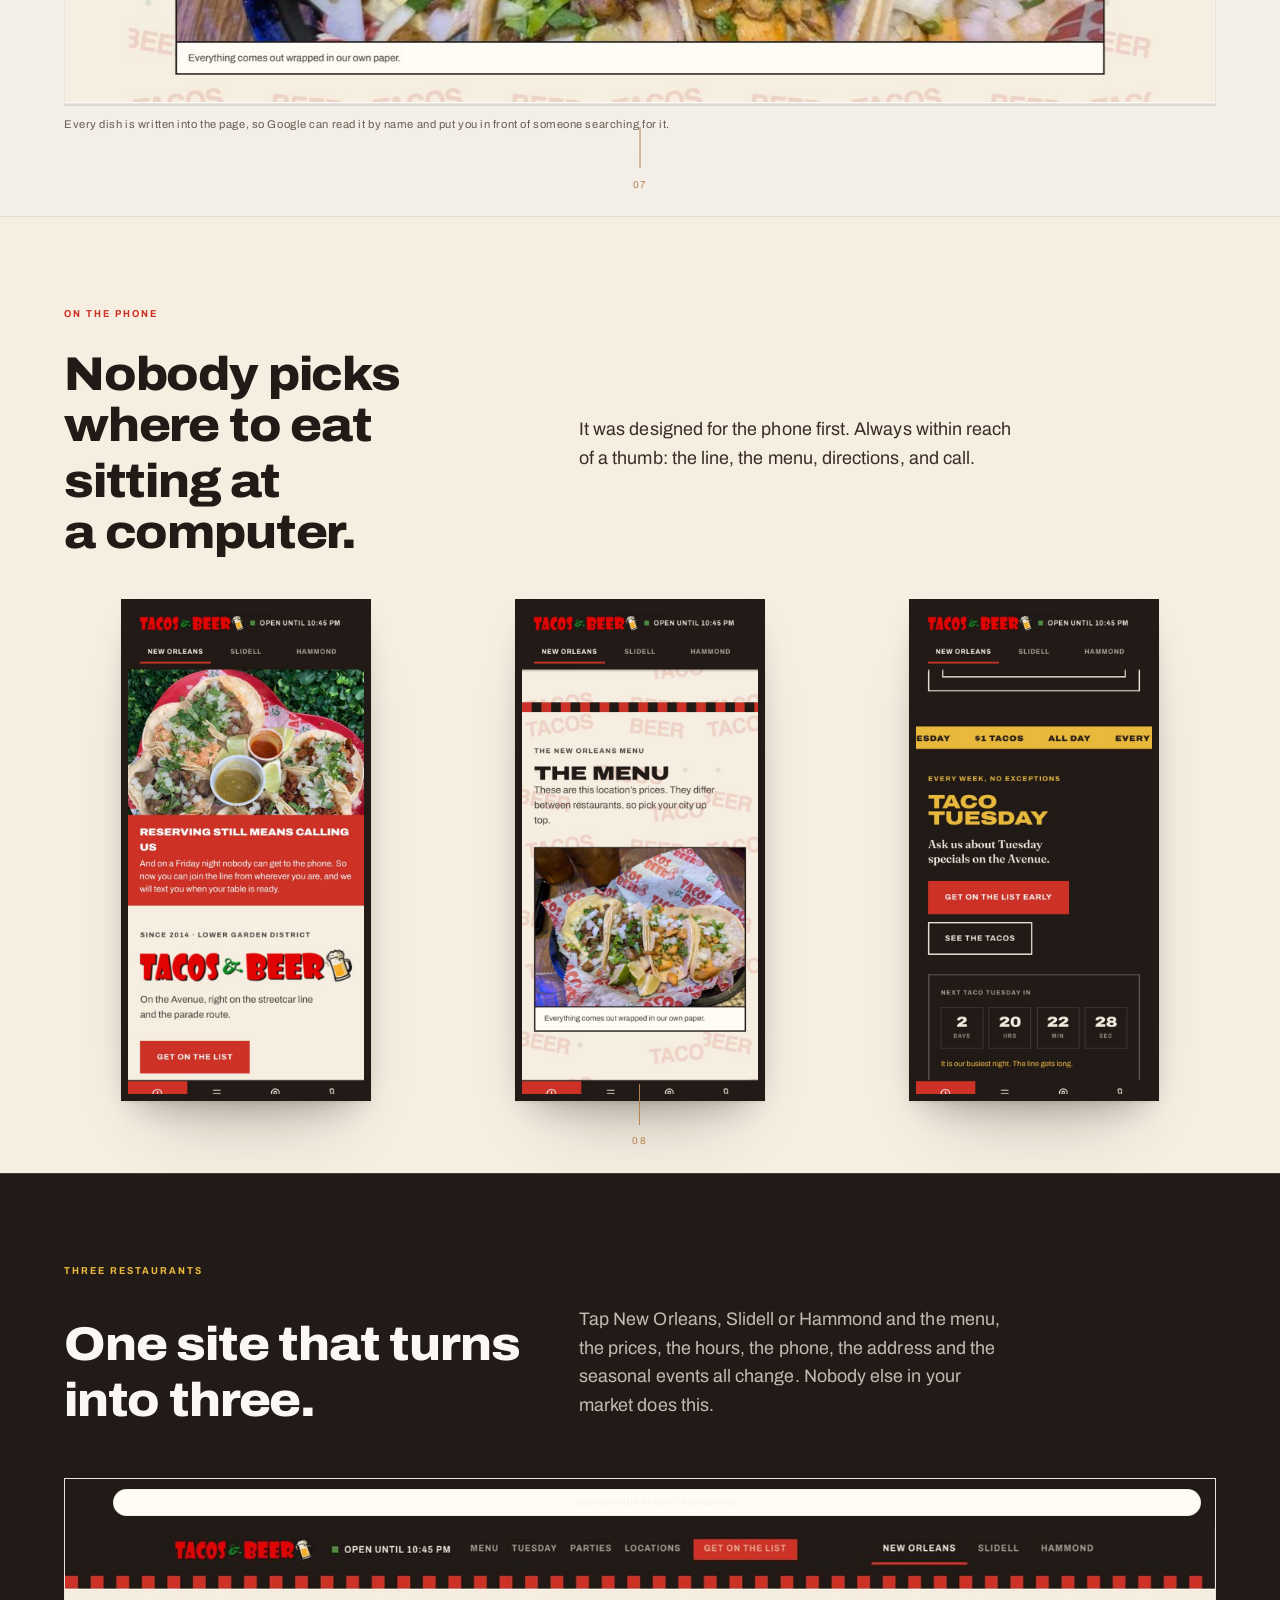
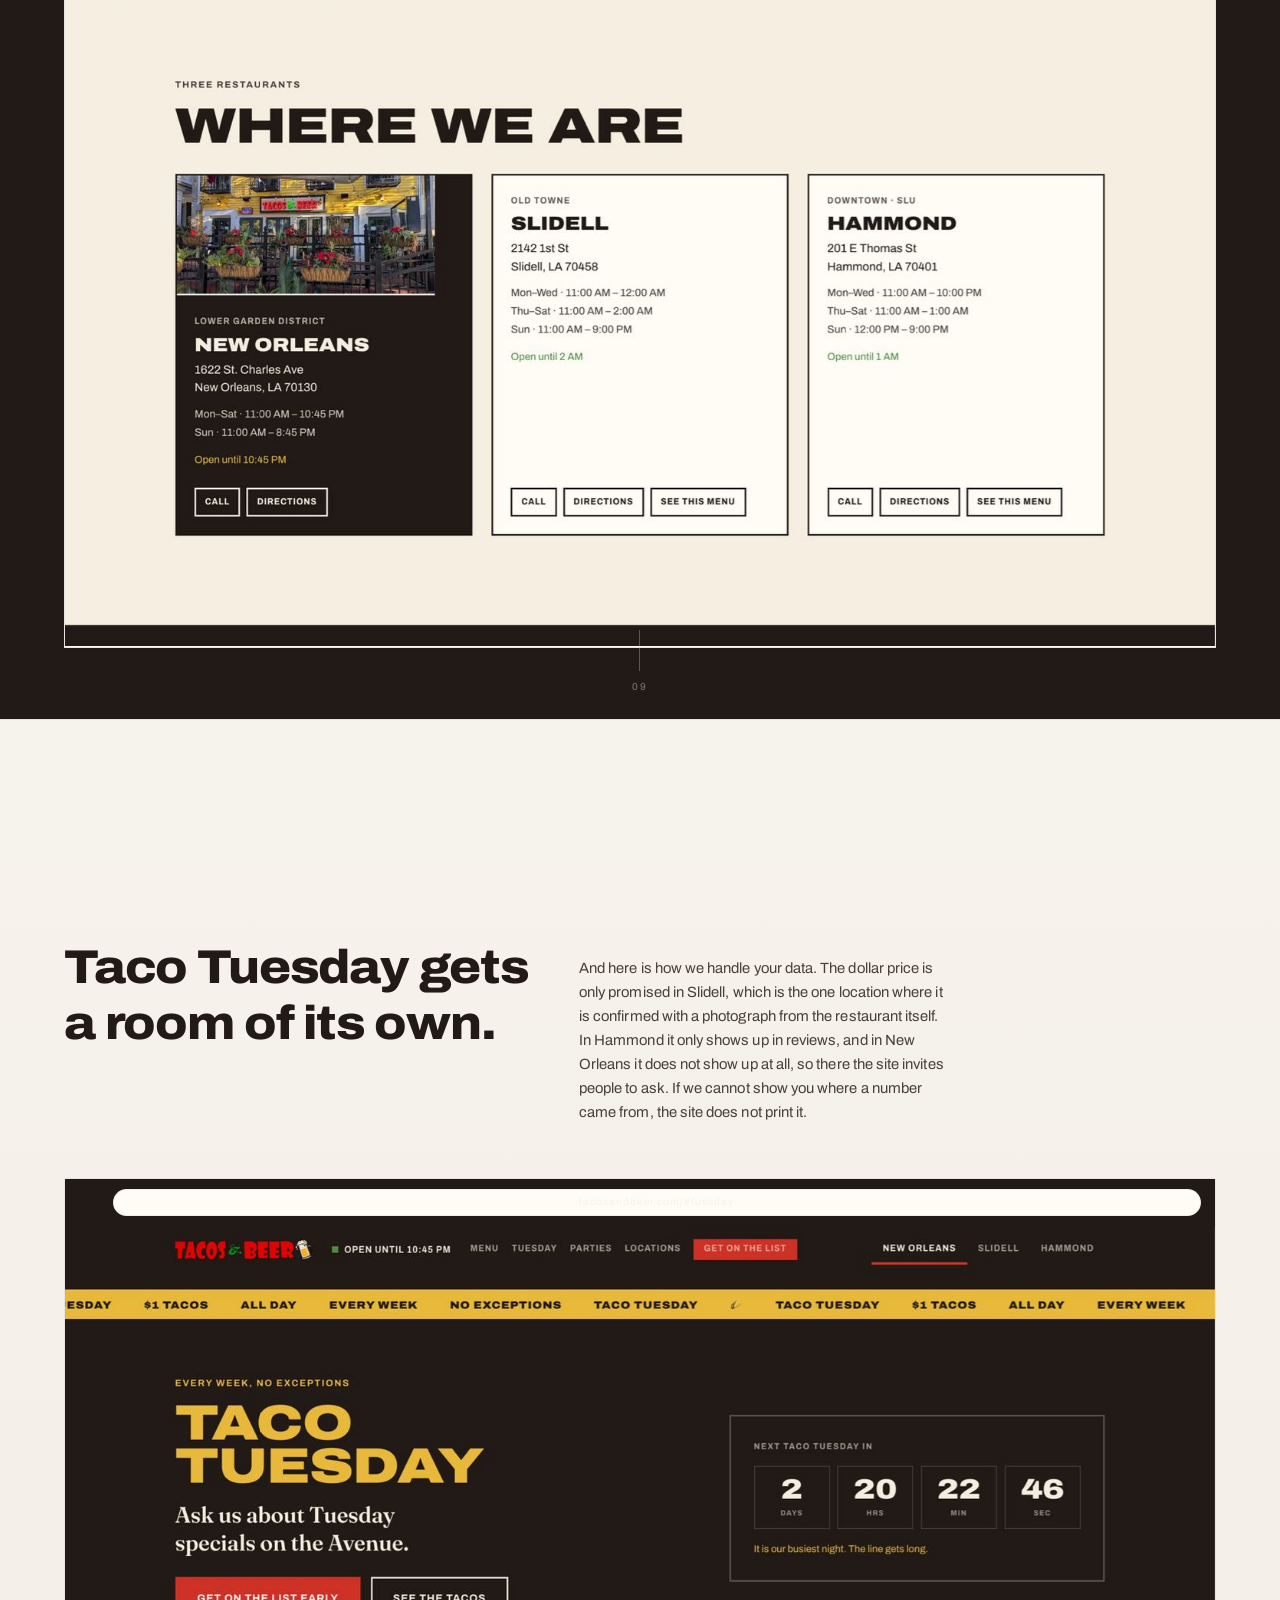
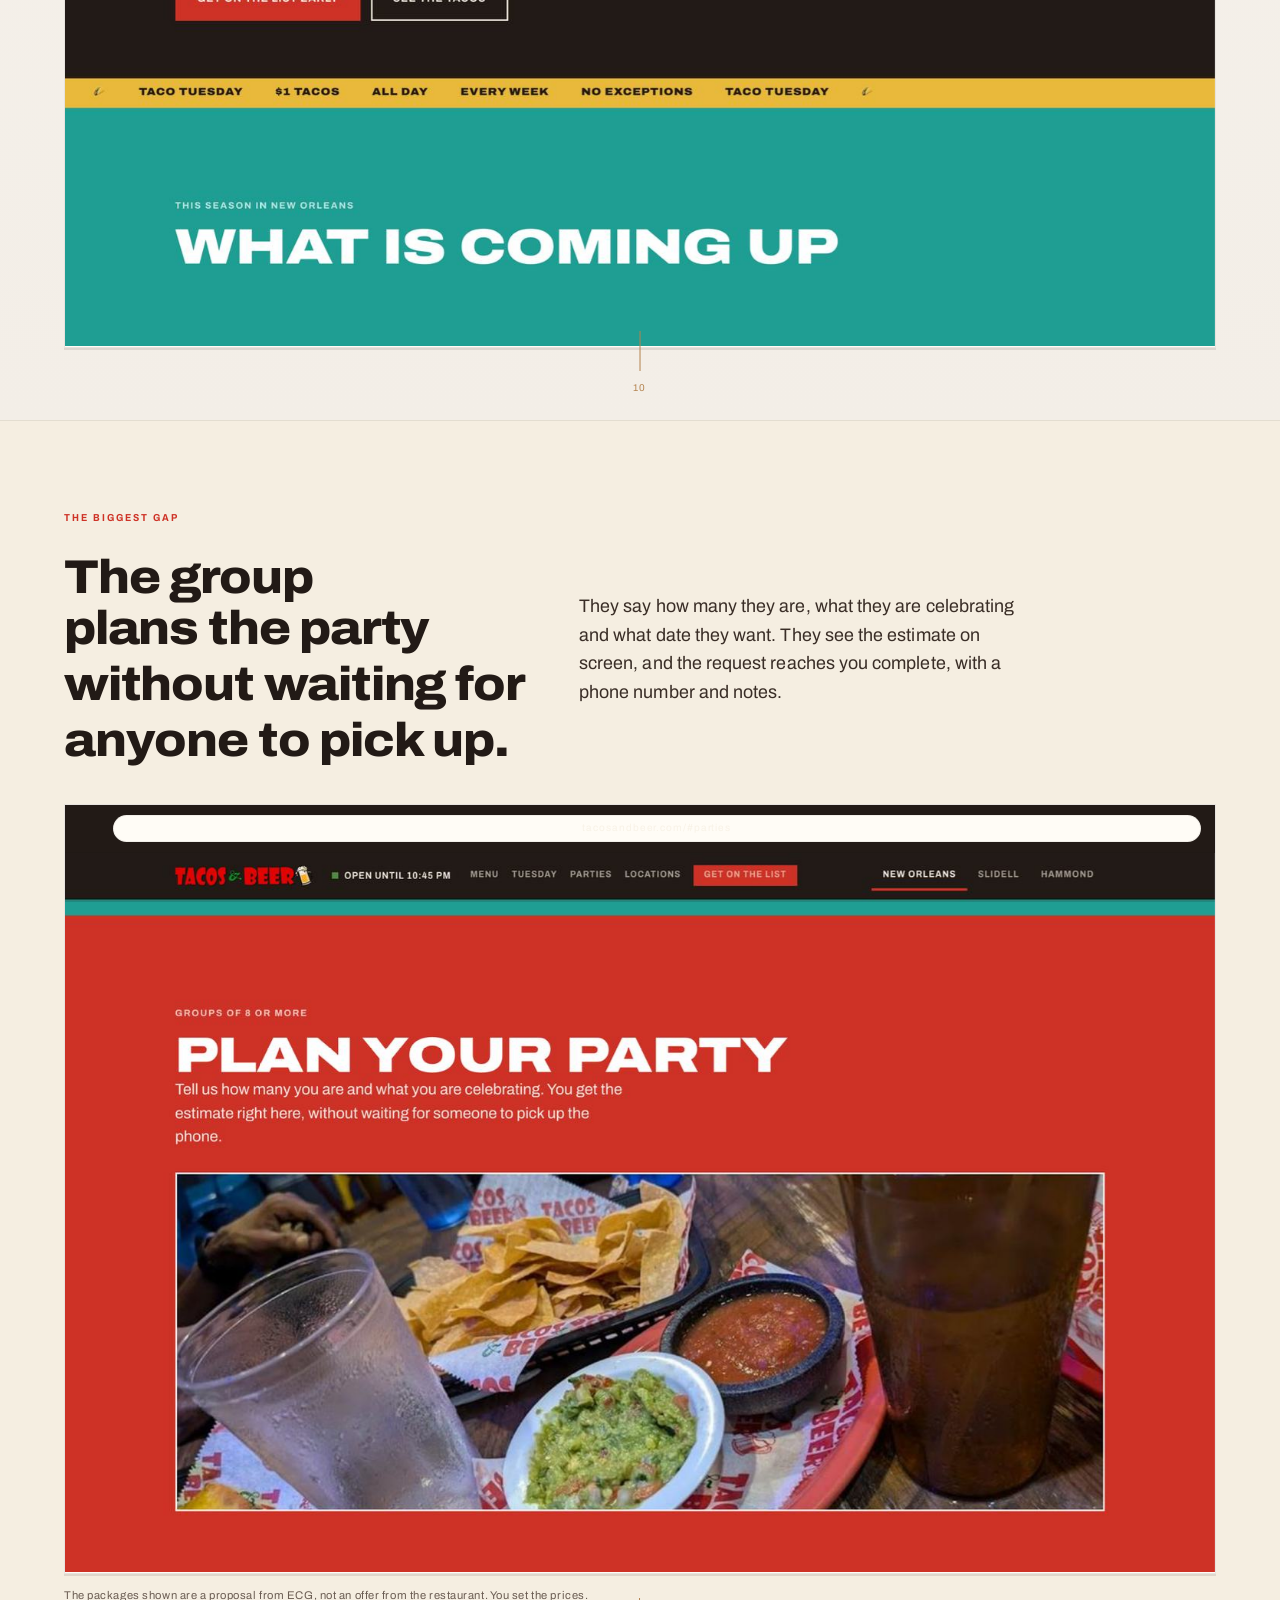
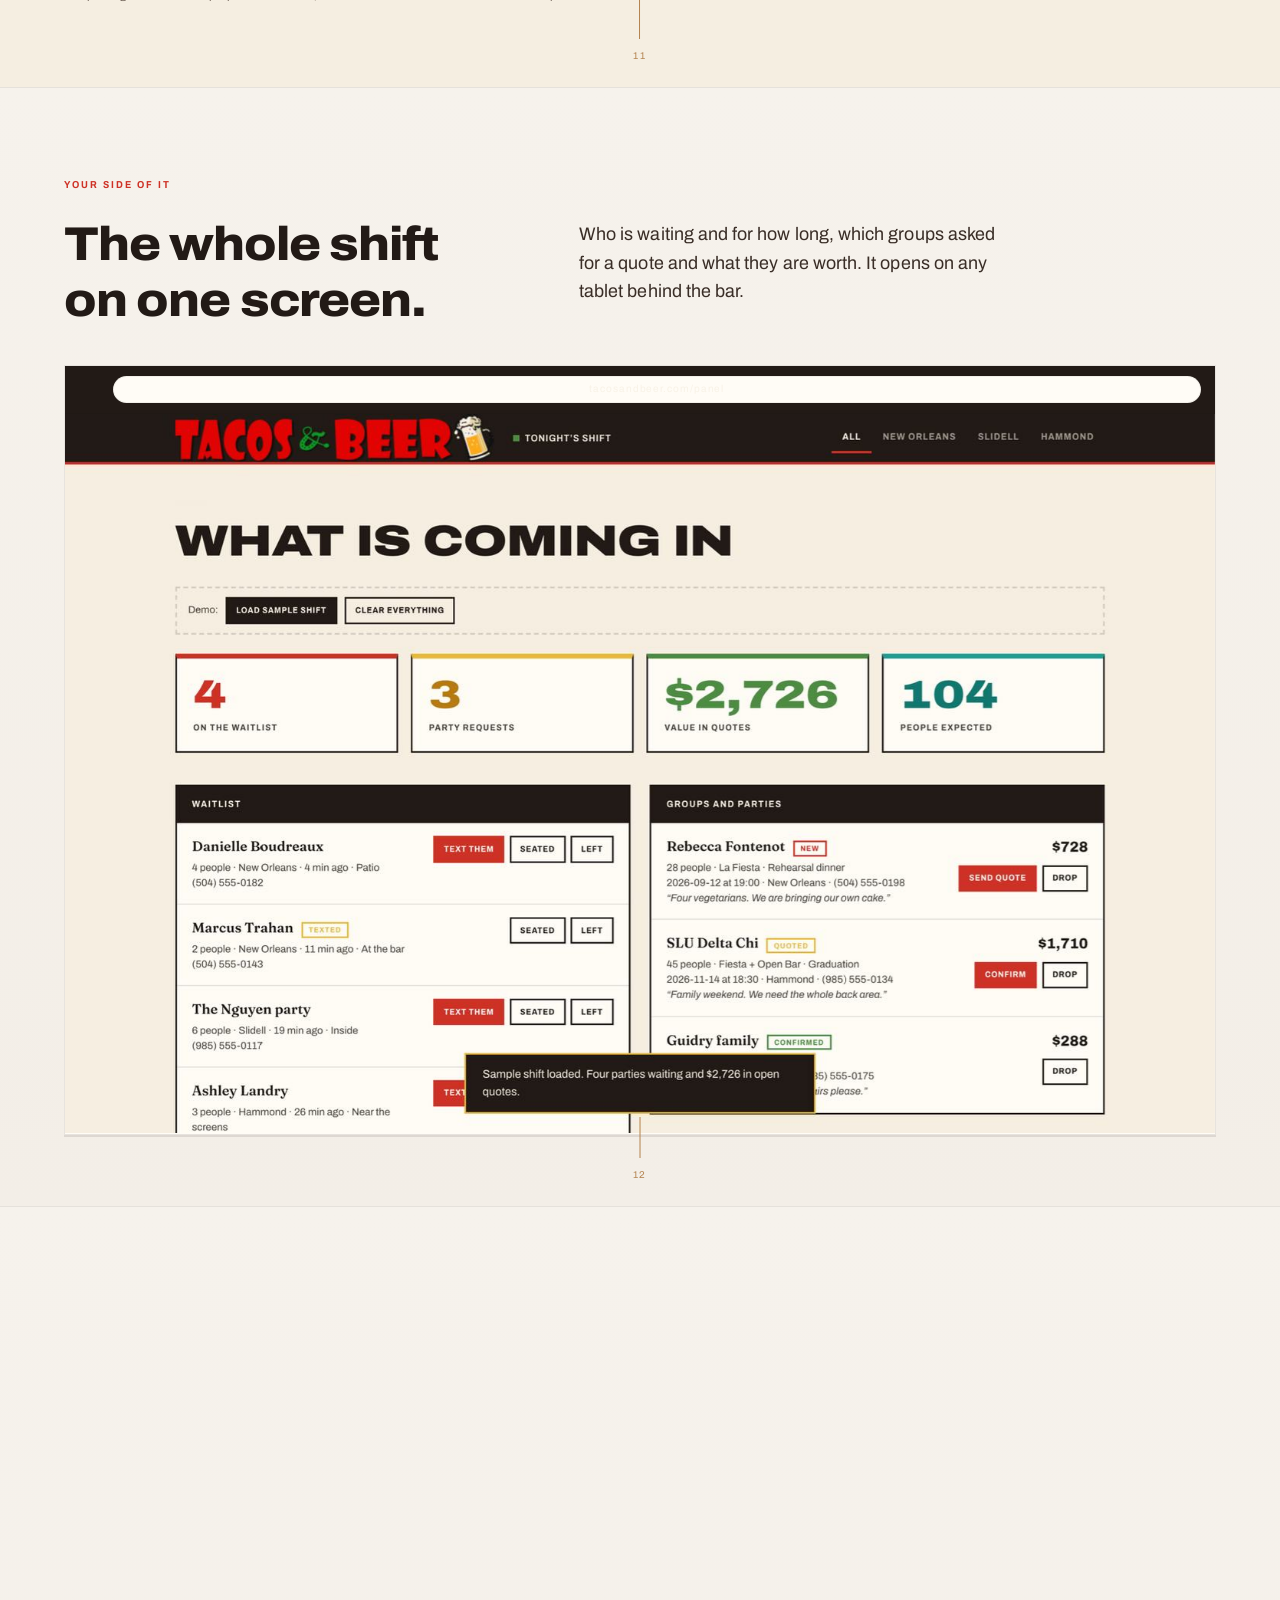
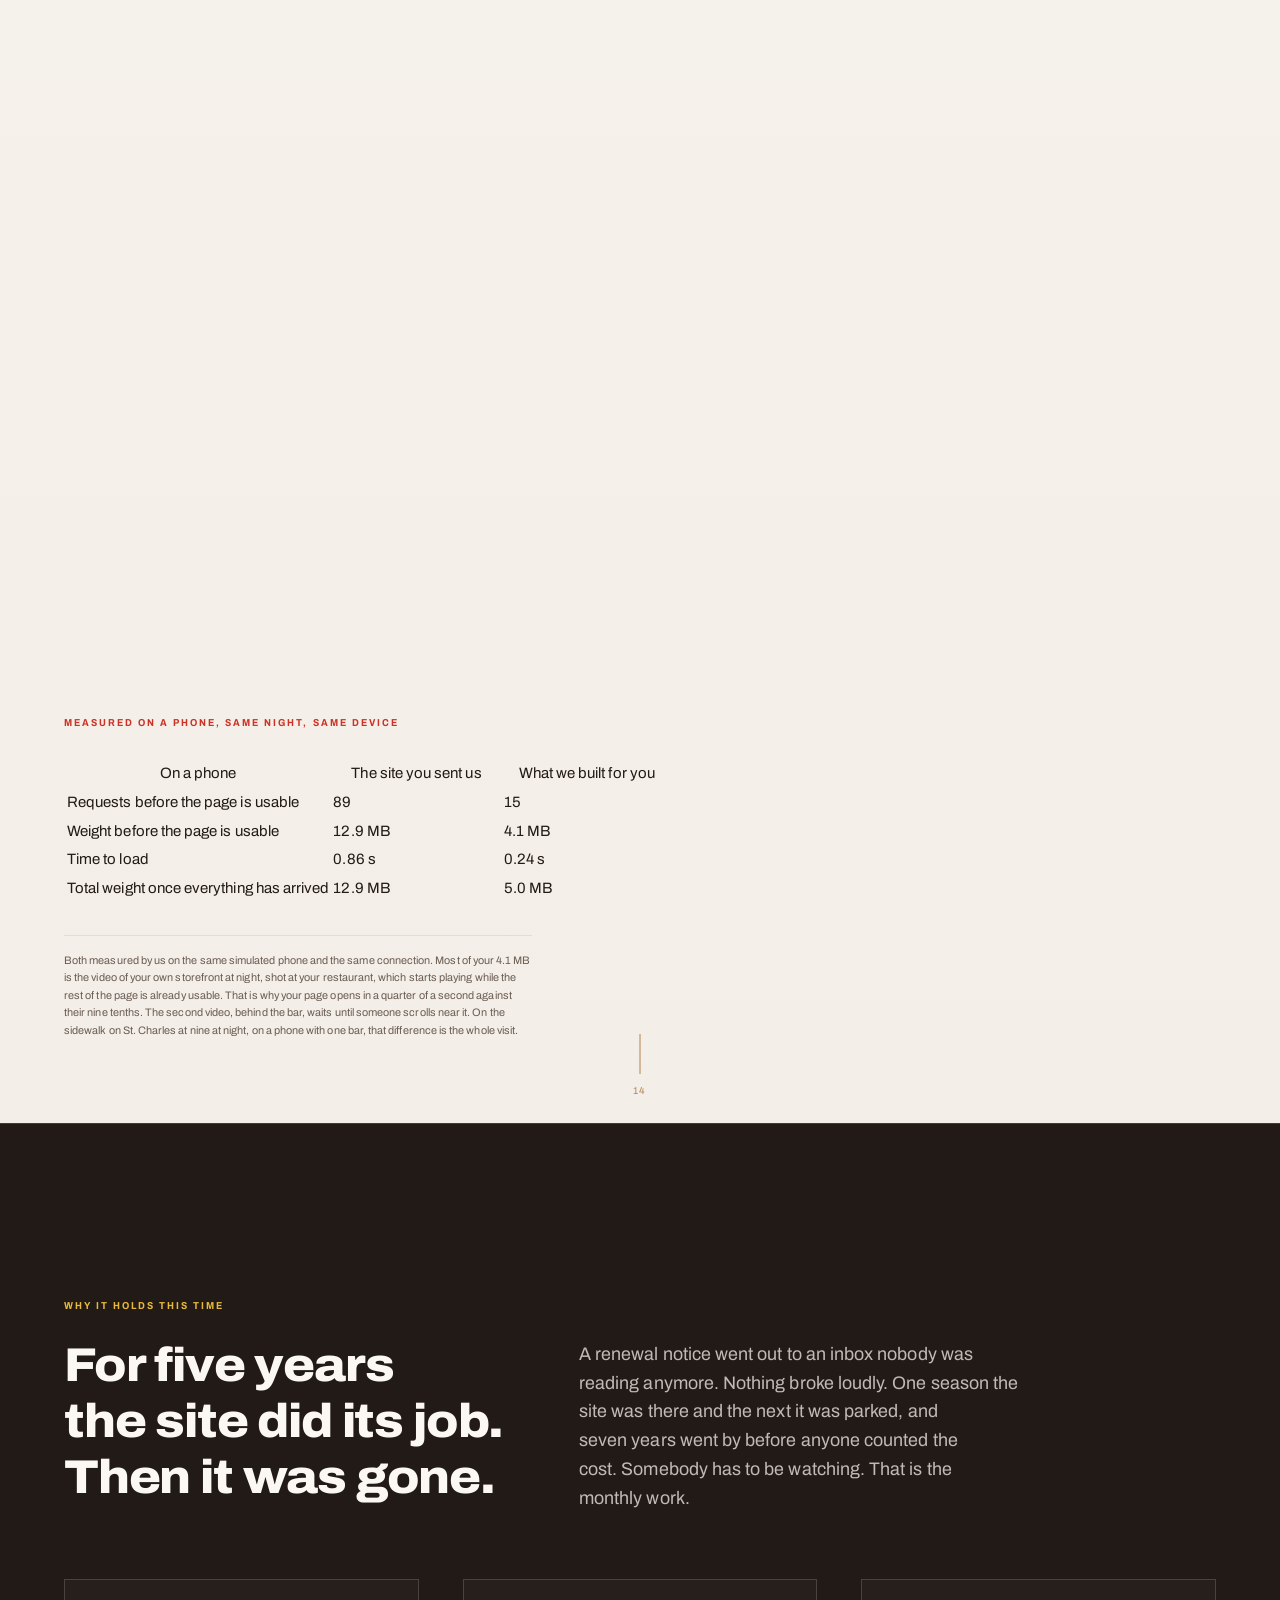
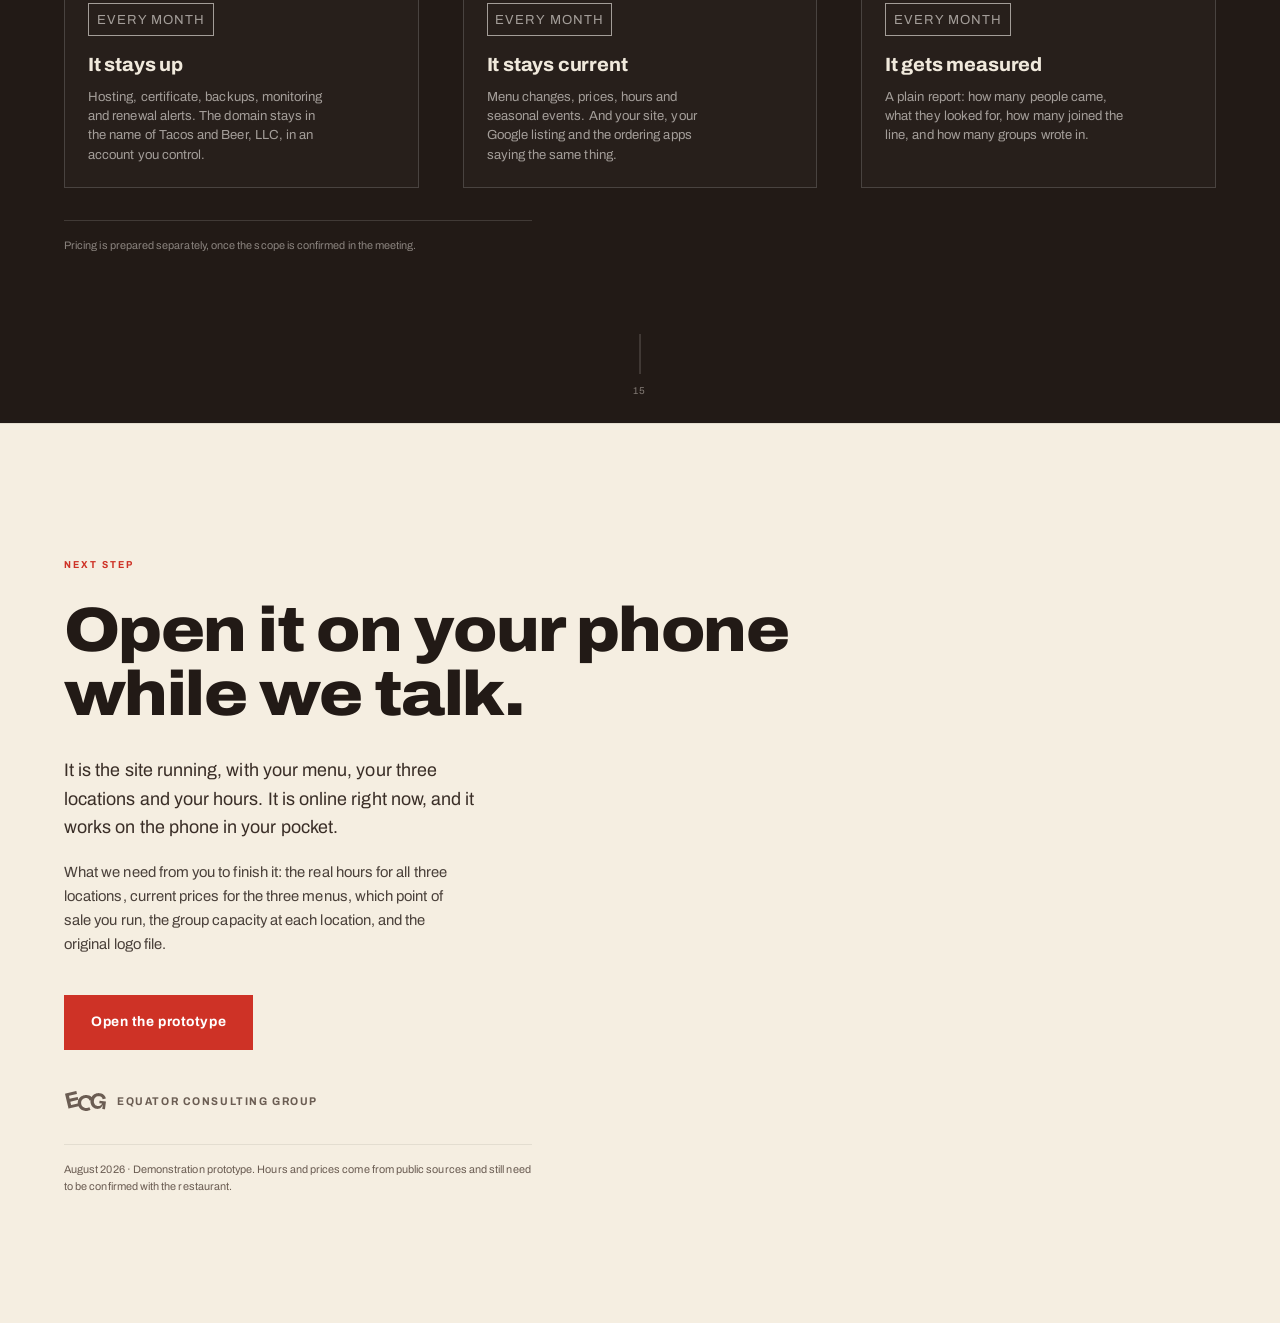
==== commit 63623adc: "Video en alta, sin controles, y revelado al bajar El hero pasa de 720x1280 a 1080x1920: de 787 KB a " ====
--- a/proposal/index.html
+++ b/proposal/index.html
@@ -999,12 +999,12 @@
       <thead><tr><th style="width:44%">On a phone</th><th class="num-col" style="width:28%">The site you sent us</th><th class="num-col" style="width:28%">What we built for you</th></tr></thead>
       <tbody>
         <tr><td>Requests before the page is usable</td><td class="num-col">89</td><td class="num-col"><b>15</b></td></tr>
-        <tr><td>Weight before the page is usable</td><td class="num-col">12.9 MB</td><td class="num-col"><b>0.9 MB</b></td></tr>
-        <tr><td>Time to load</td><td class="num-col">0.86 s</td><td class="num-col"><b>0.21 s</b></td></tr>
-        <tr><td>Total weight once everything has arrived</td><td class="num-col">12.9 MB</td><td class="num-col"><b>1.7 MB</b></td></tr>
+        <tr><td>Weight before the page is usable</td><td class="num-col">12.9 MB</td><td class="num-col"><b>4.1 MB</b></td></tr>
+        <tr><td>Time to load</td><td class="num-col">0.86 s</td><td class="num-col"><b>0.24 s</b></td></tr>
+        <tr><td>Total weight once everything has arrived</td><td class="num-col">12.9 MB</td><td class="num-col"><b>5.0 MB</b></td></tr>
       </tbody>
     </table>
-    <p class="foot-note rv rv-4">Both measured by us on the same simulated phone and the same connection. Your page is usable in a fifth of a second, carrying a fourteenth of the weight. The photo montage in your header keeps loading quietly after that, which is why the total lands at 1.7 MB and still comes in at an eighth of theirs. On the sidewalk on St. Charles at nine at night, on a phone with one bar, that difference is the whole visit.</p>
+    <p class="foot-note rv rv-4">Both measured by us on the same simulated phone and the same connection. Most of your 4.1 MB is the video of your own storefront at night, shot at your restaurant, which starts playing while the rest of the page is already usable. That is why your page opens in a quarter of a second against their nine tenths. The second video, behind the bar, waits until someone scrolls near it. On the sidewalk on St. Charles at nine at night, on a phone with one bar, that difference is the whole visit.</p>
   </div>
   <div class="bridge"><i></i><span>14</span></div>
 </section>
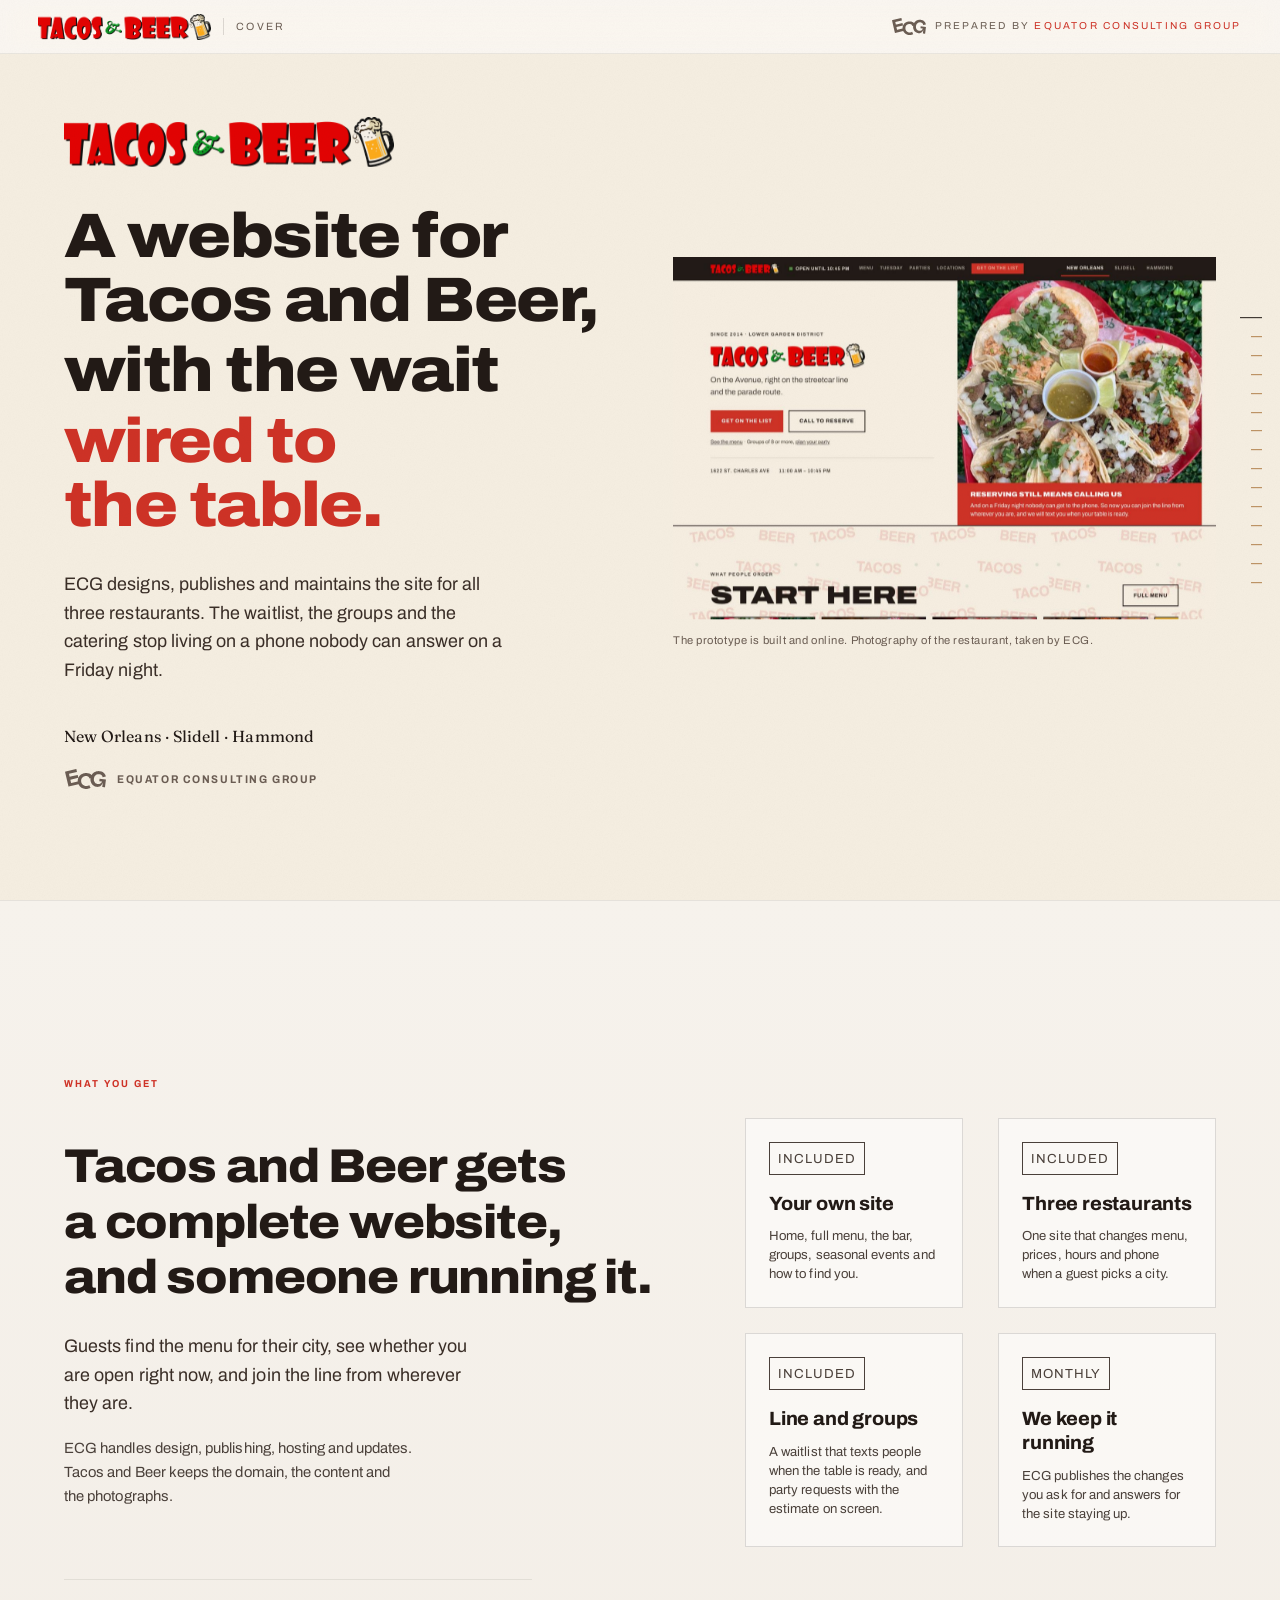
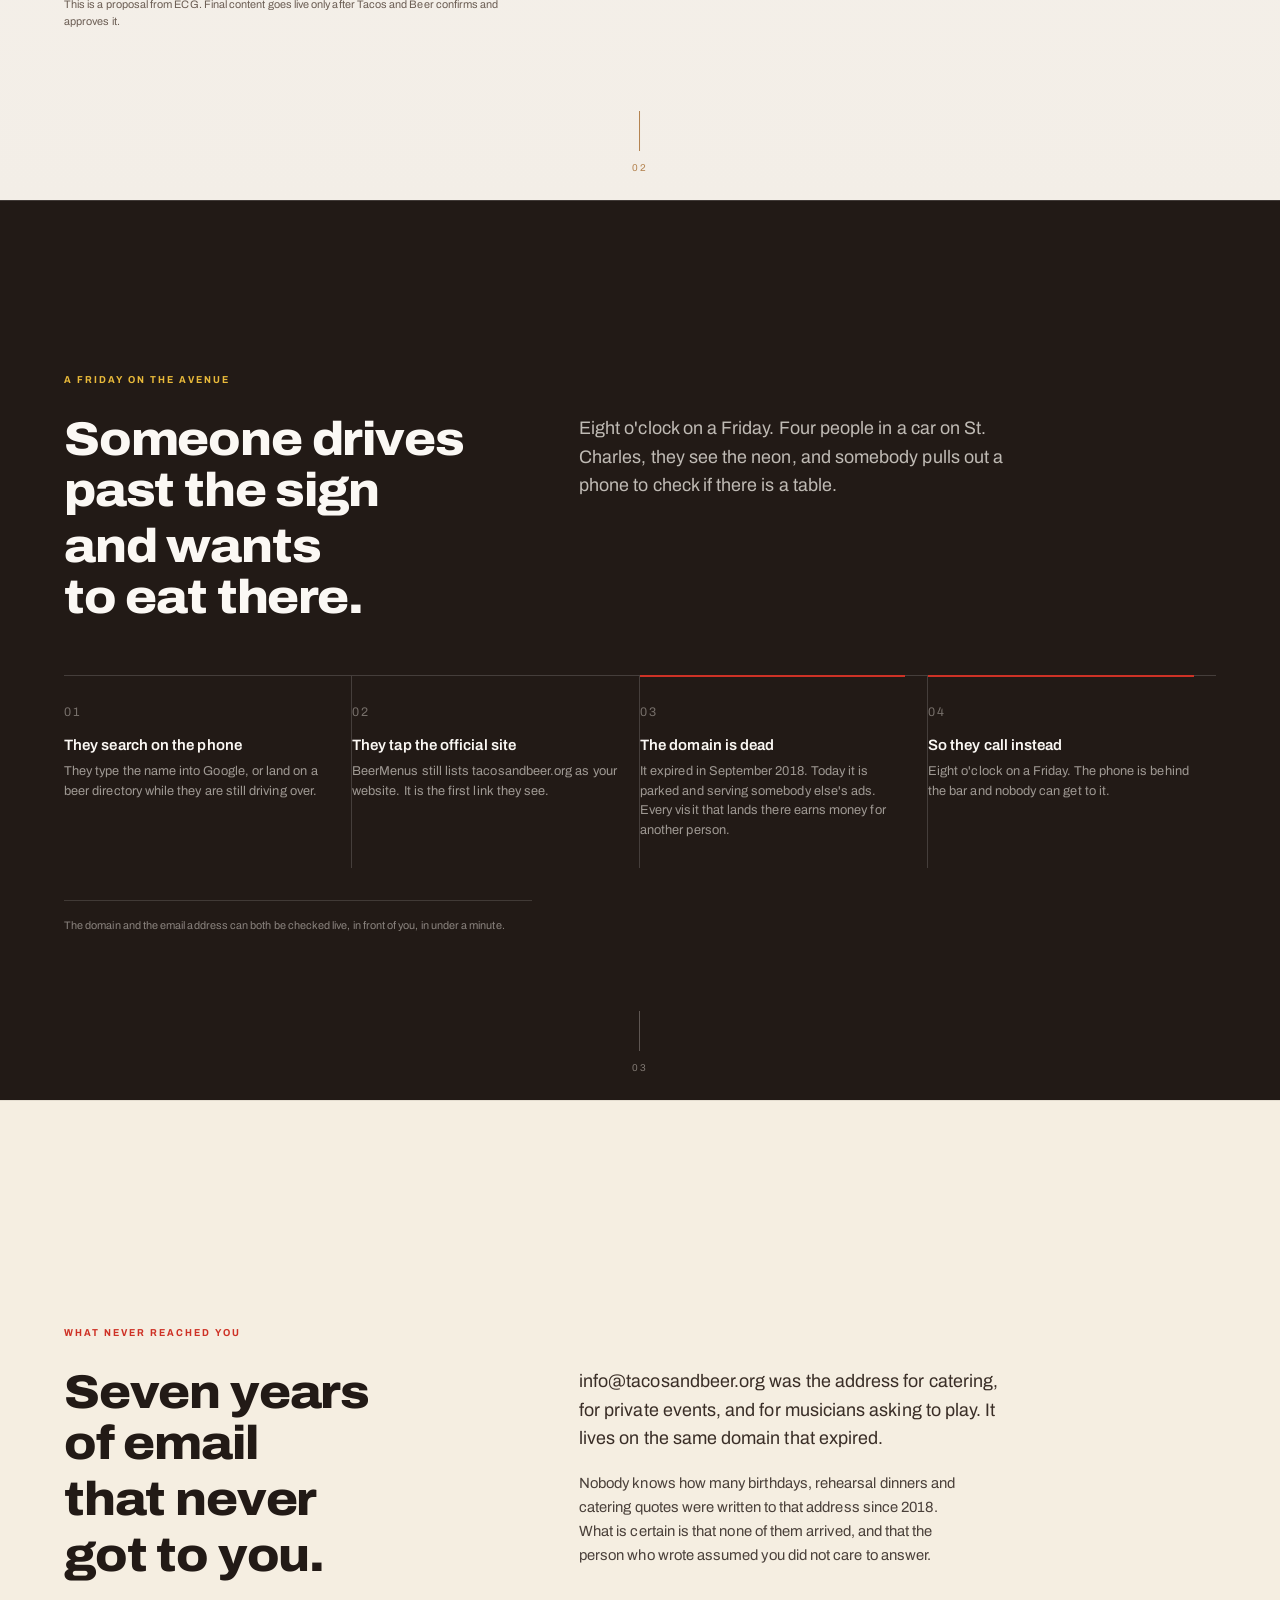
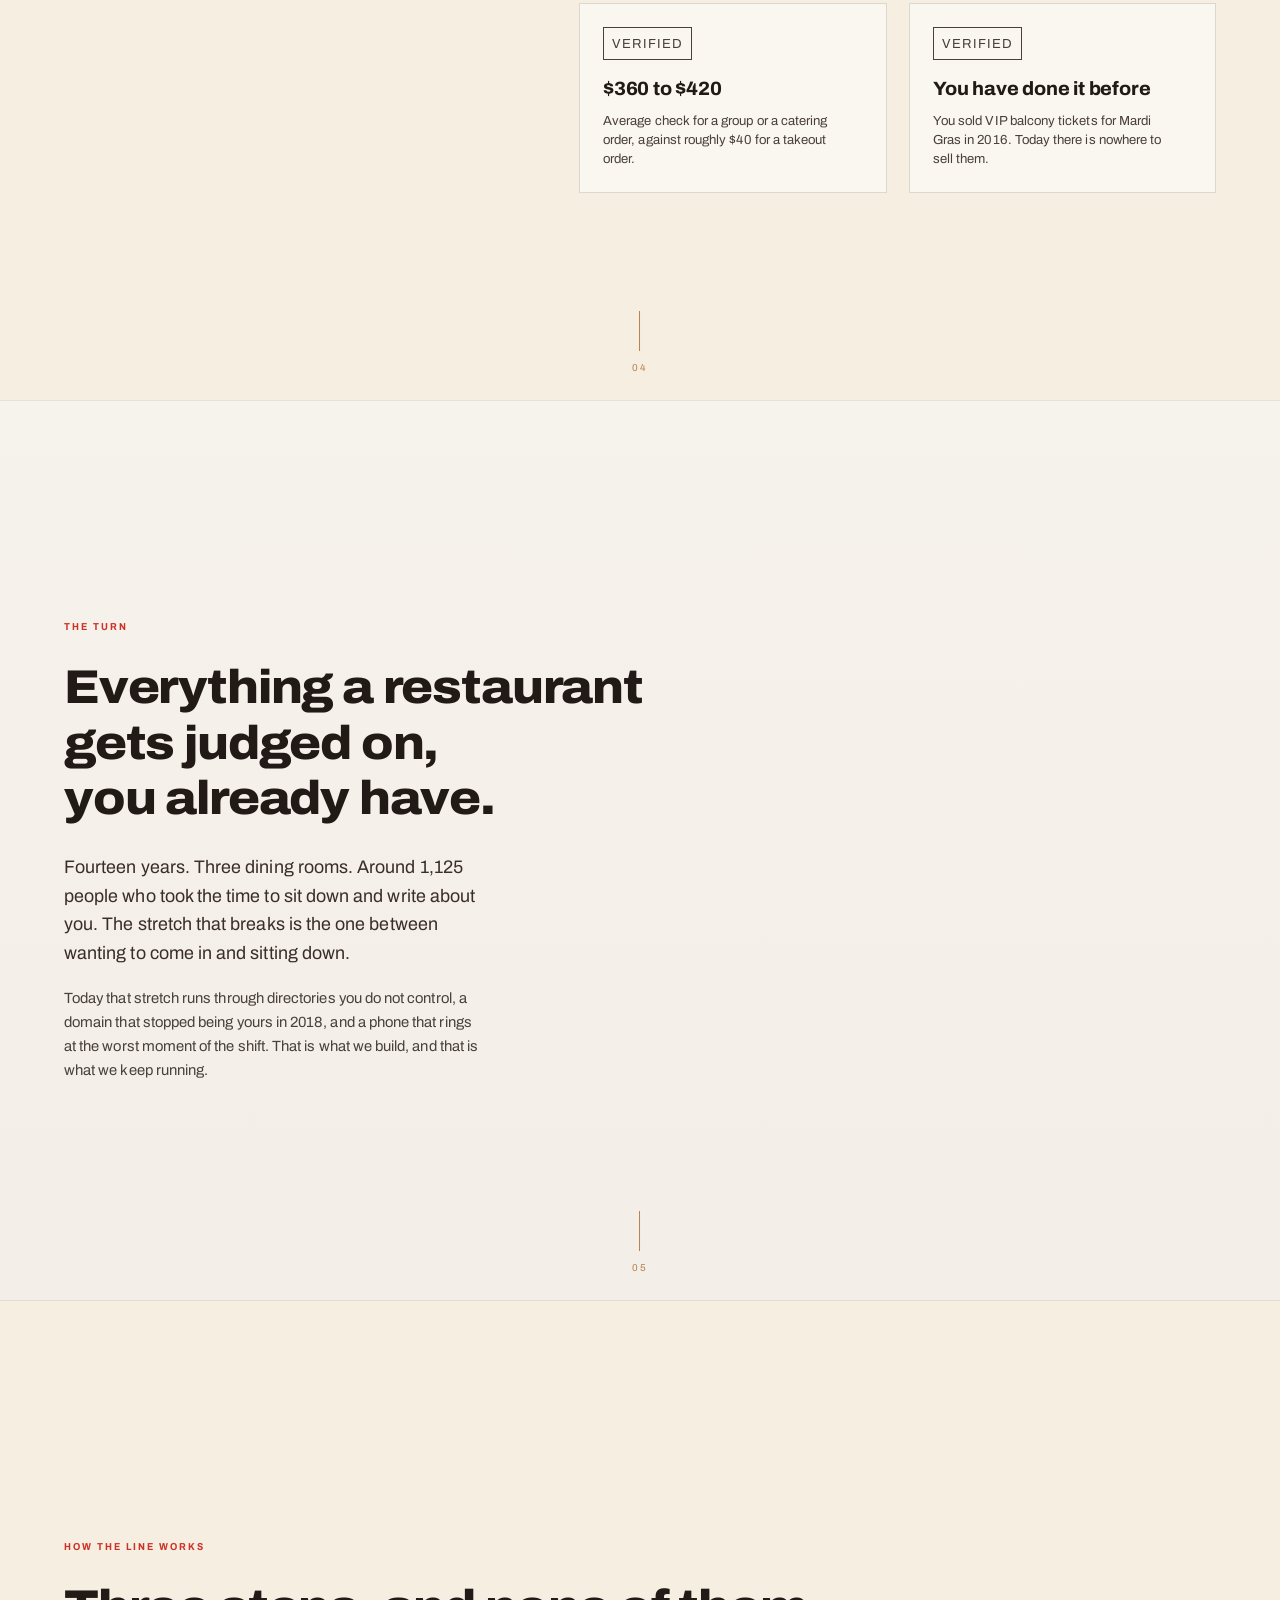
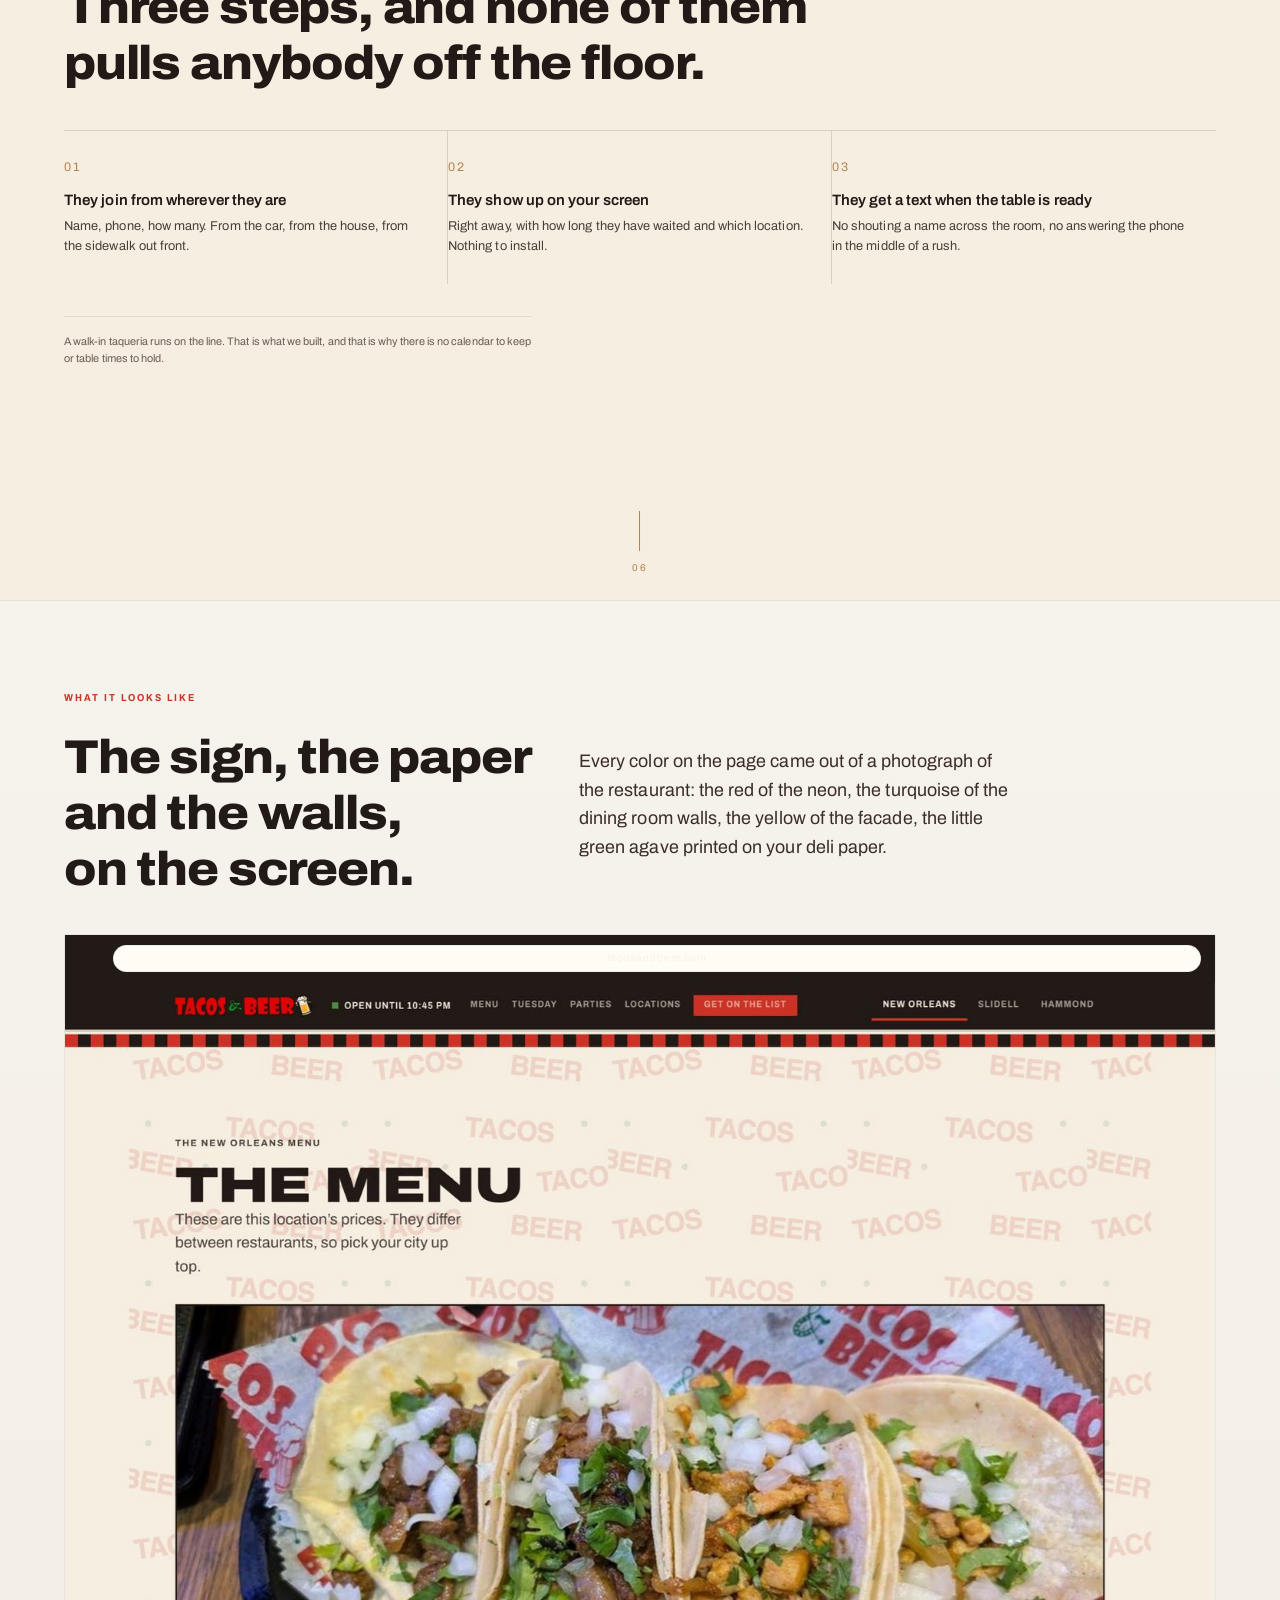
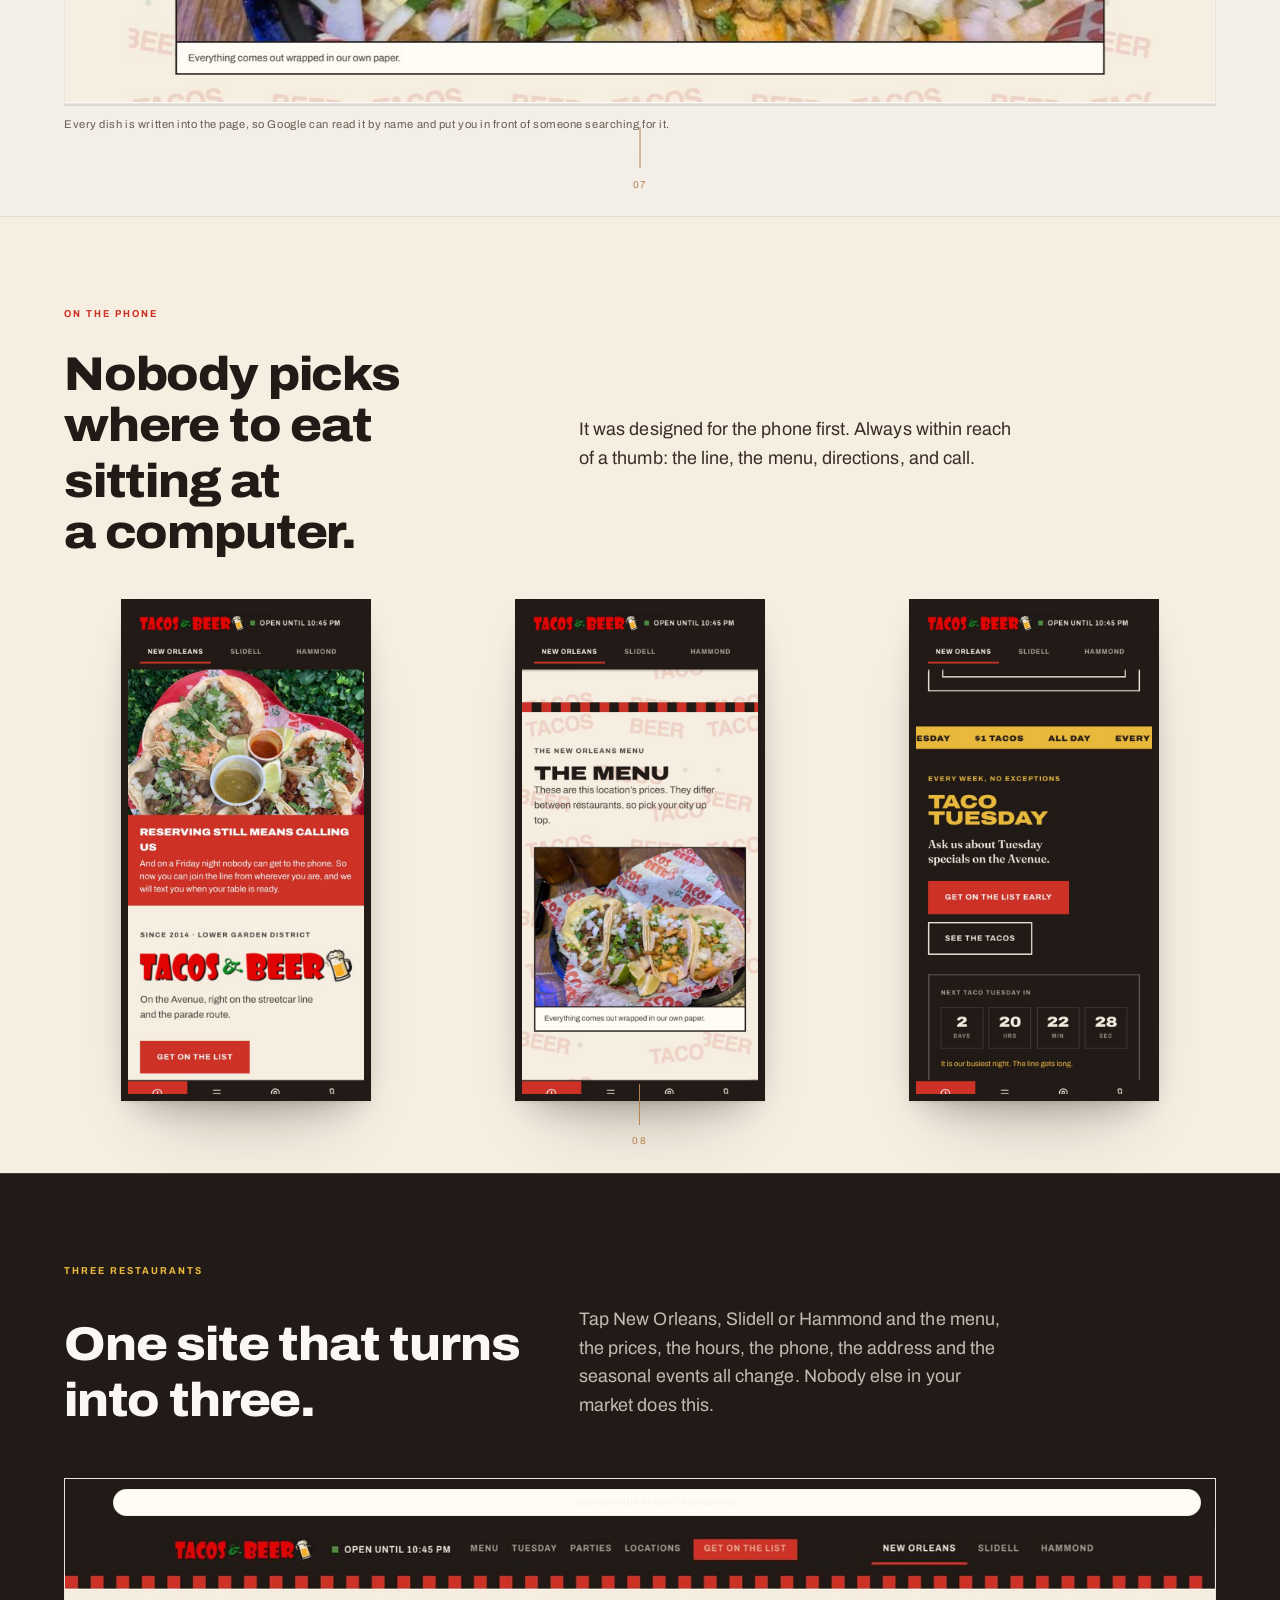
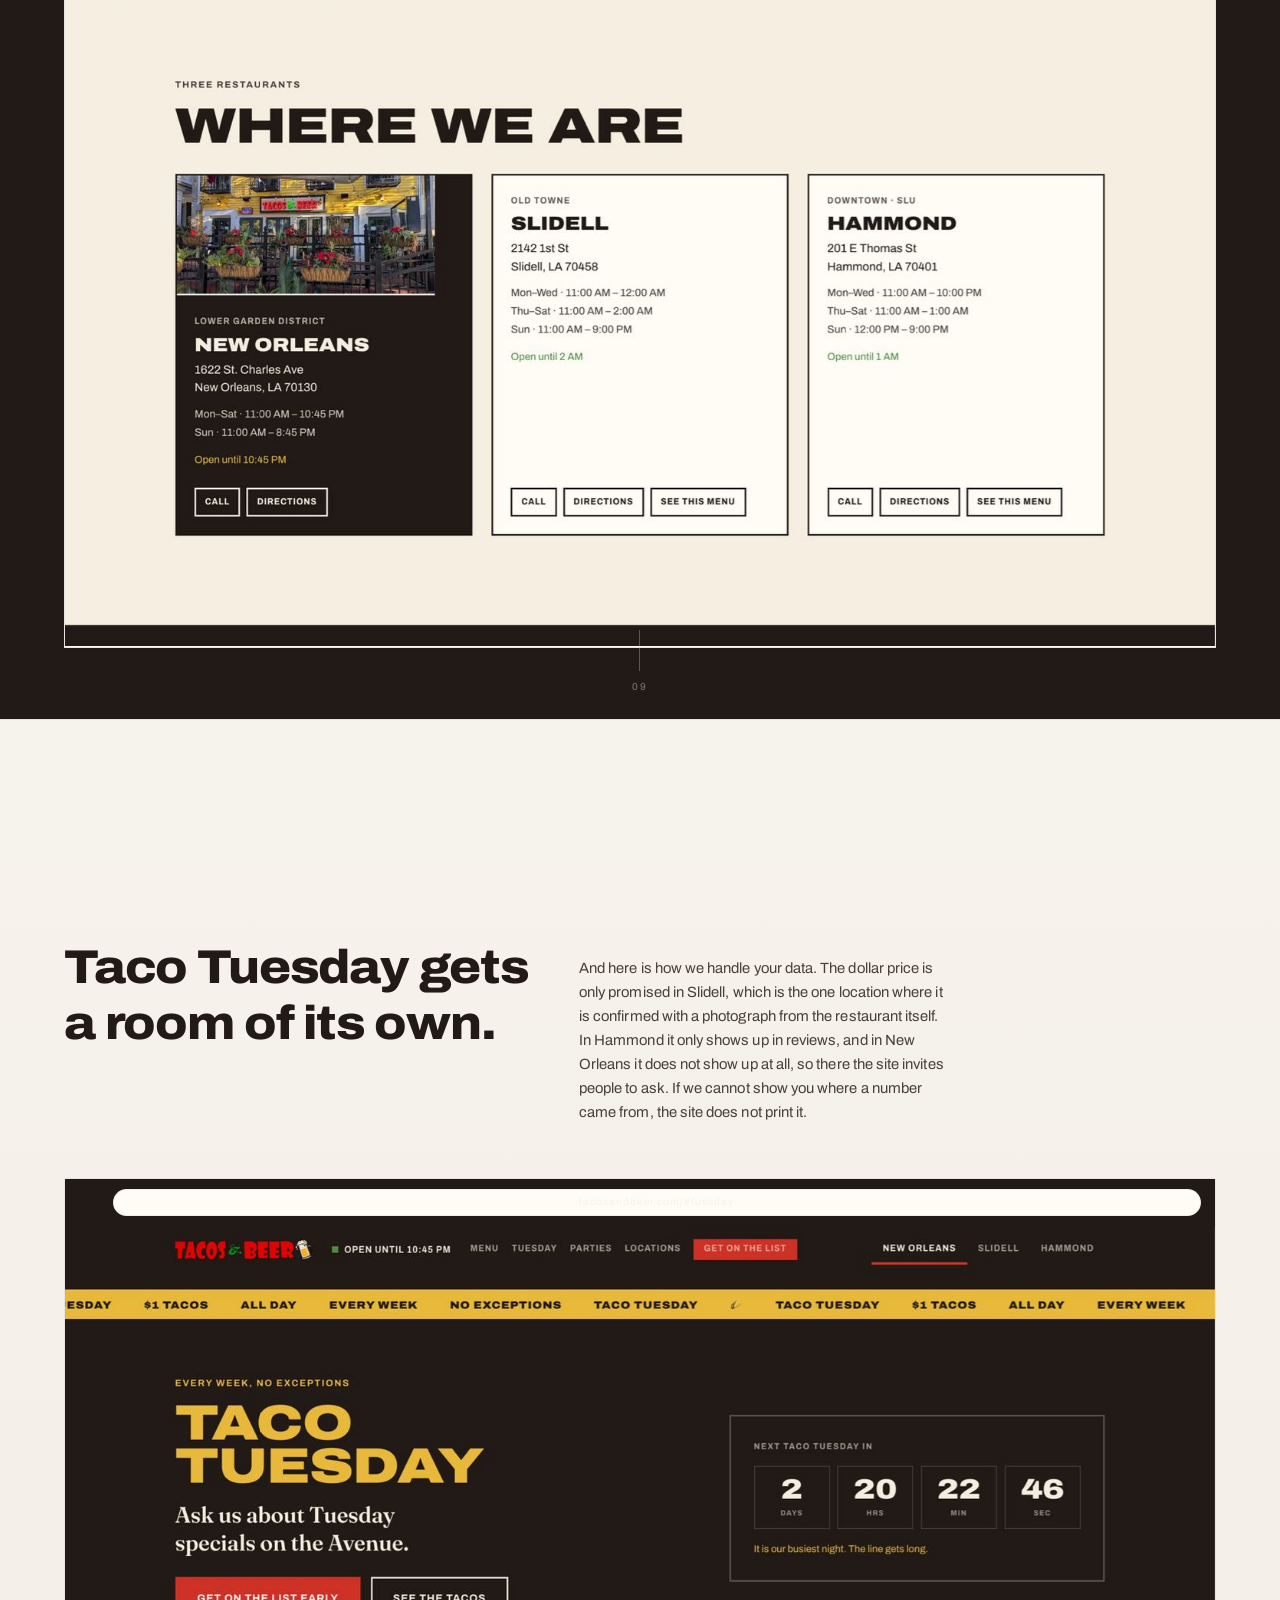
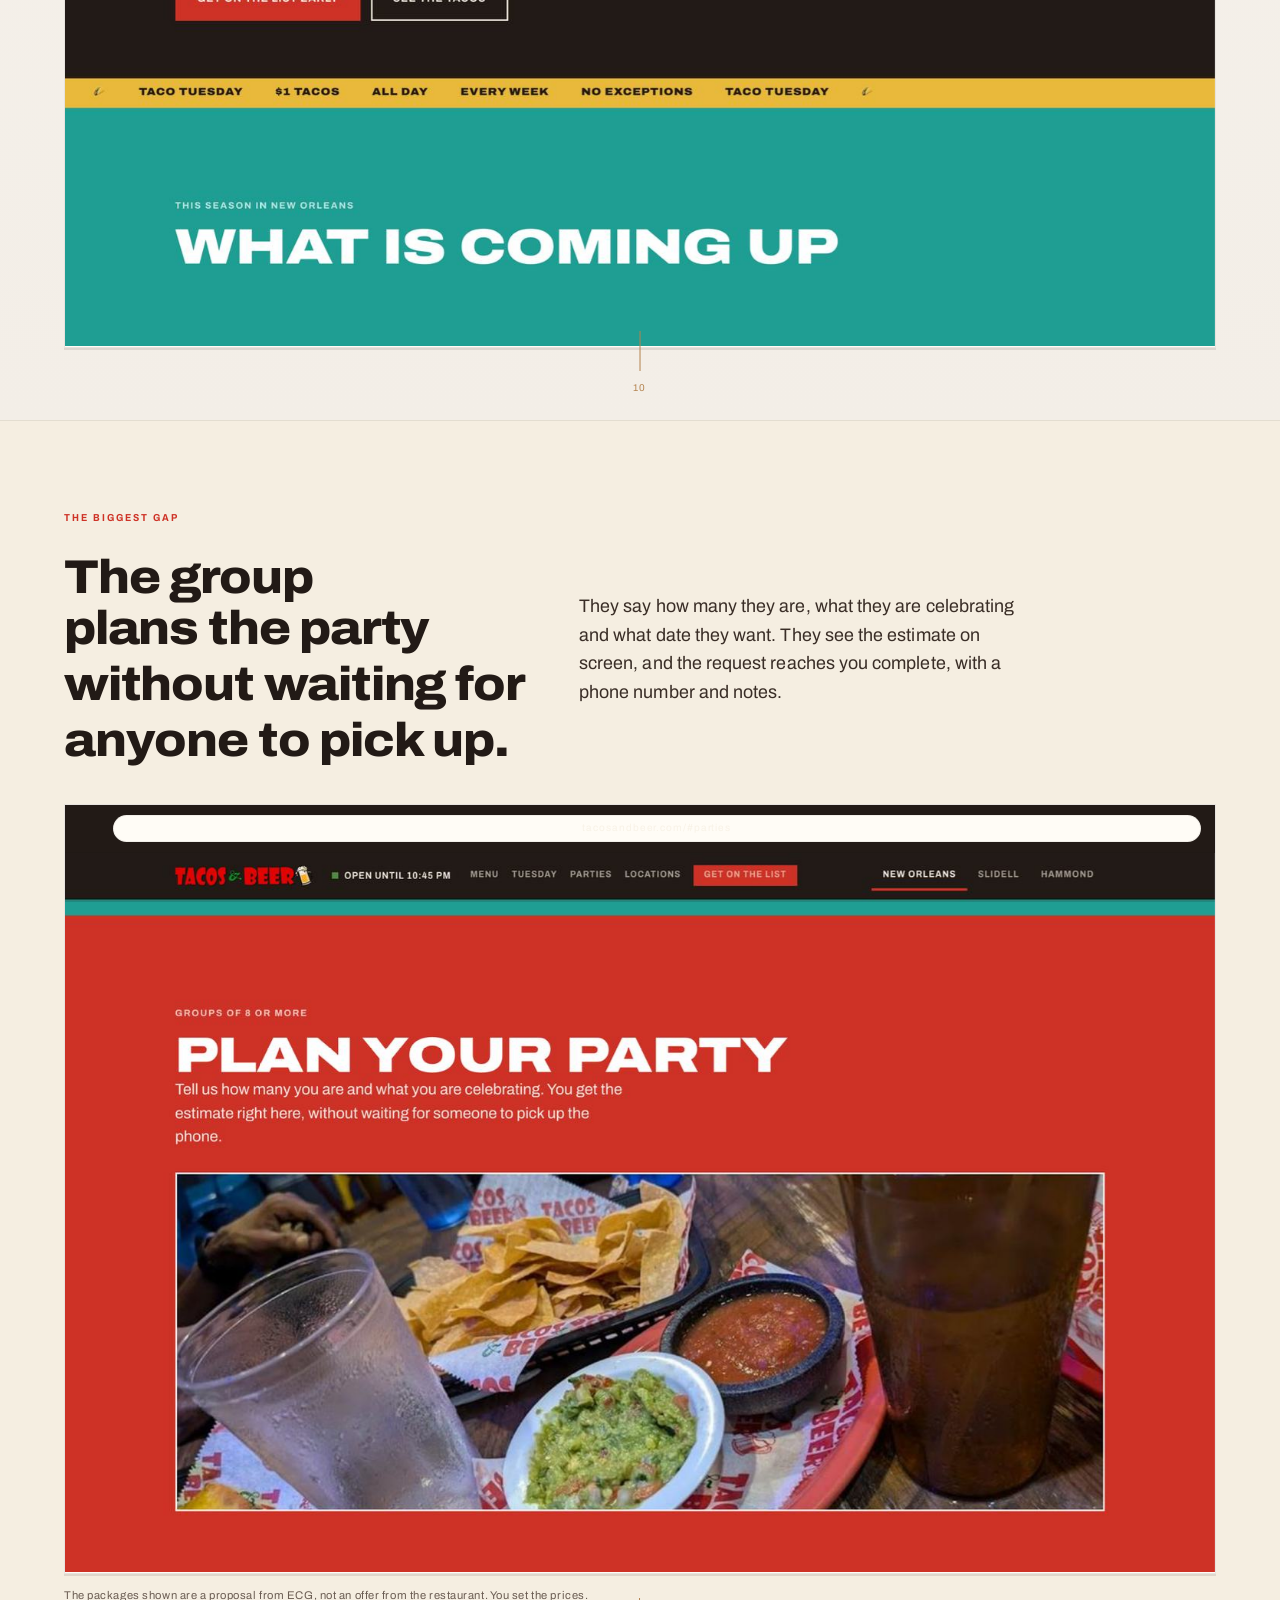
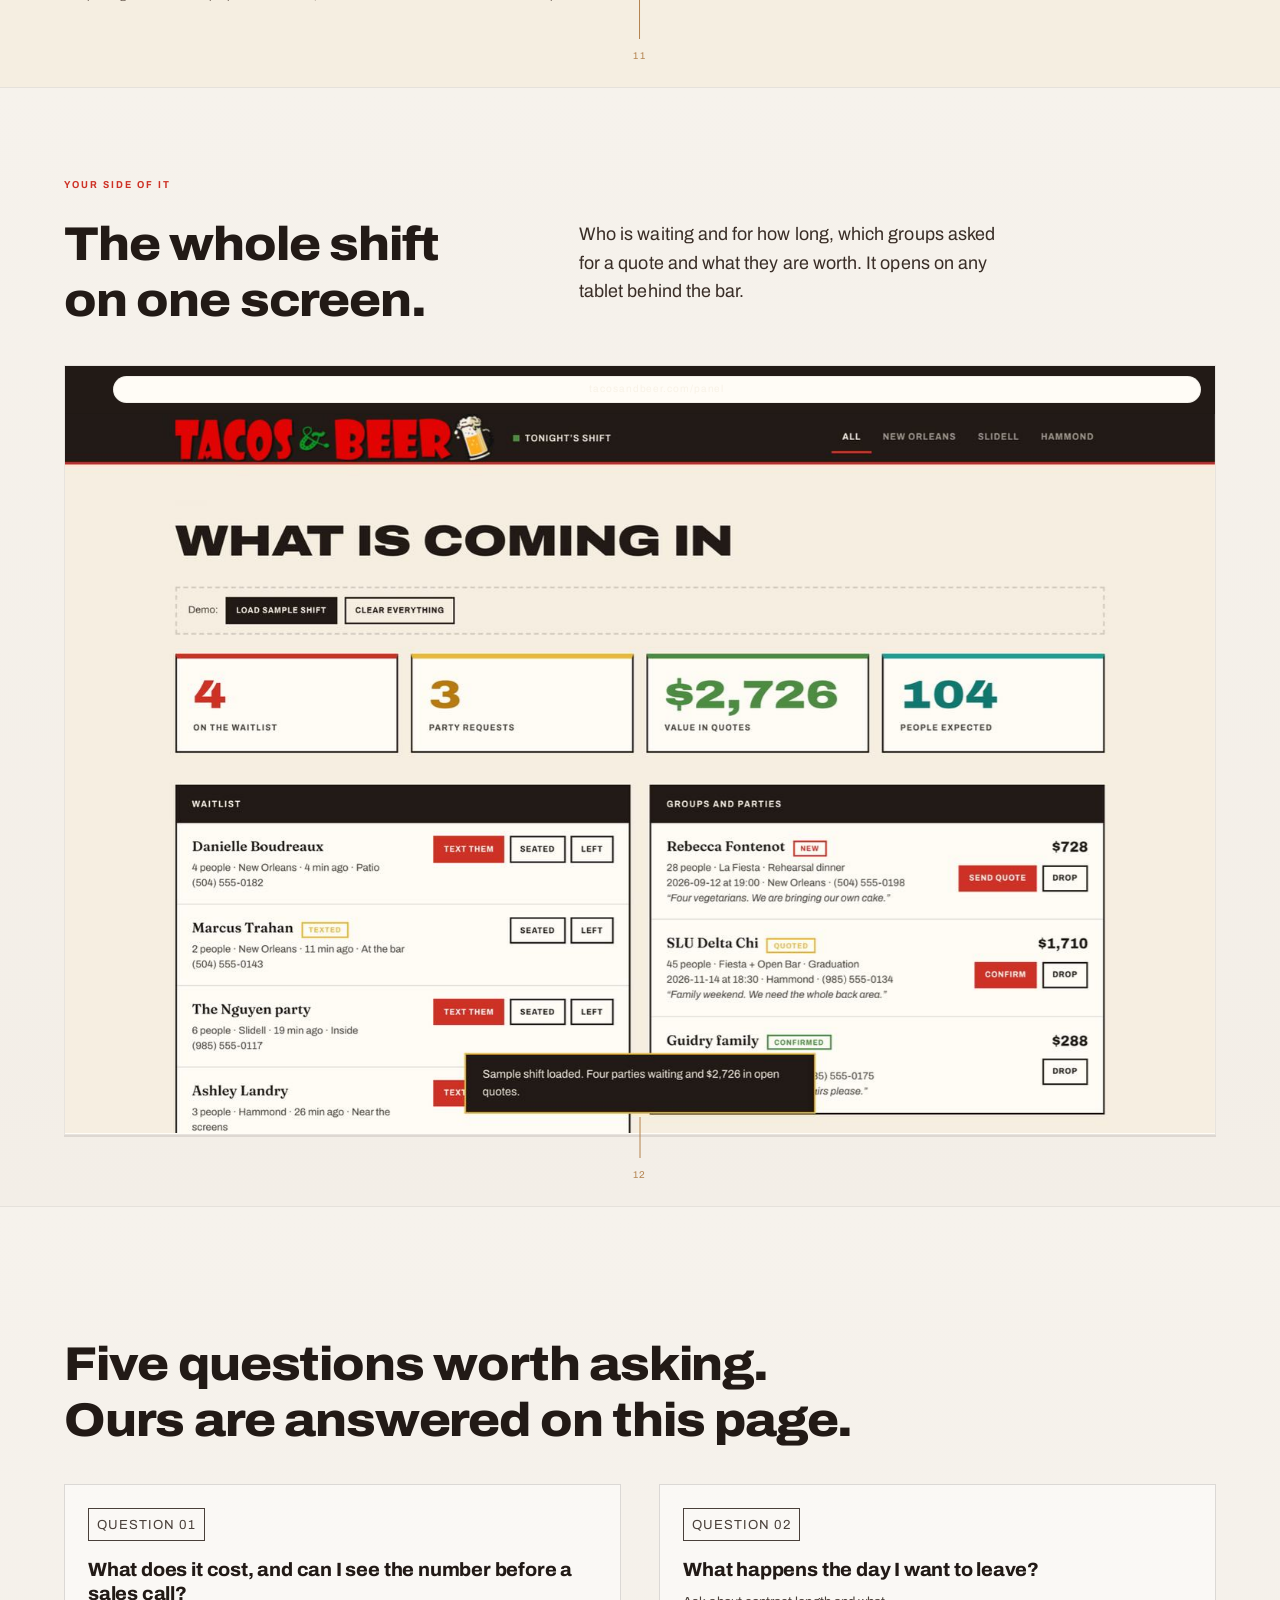
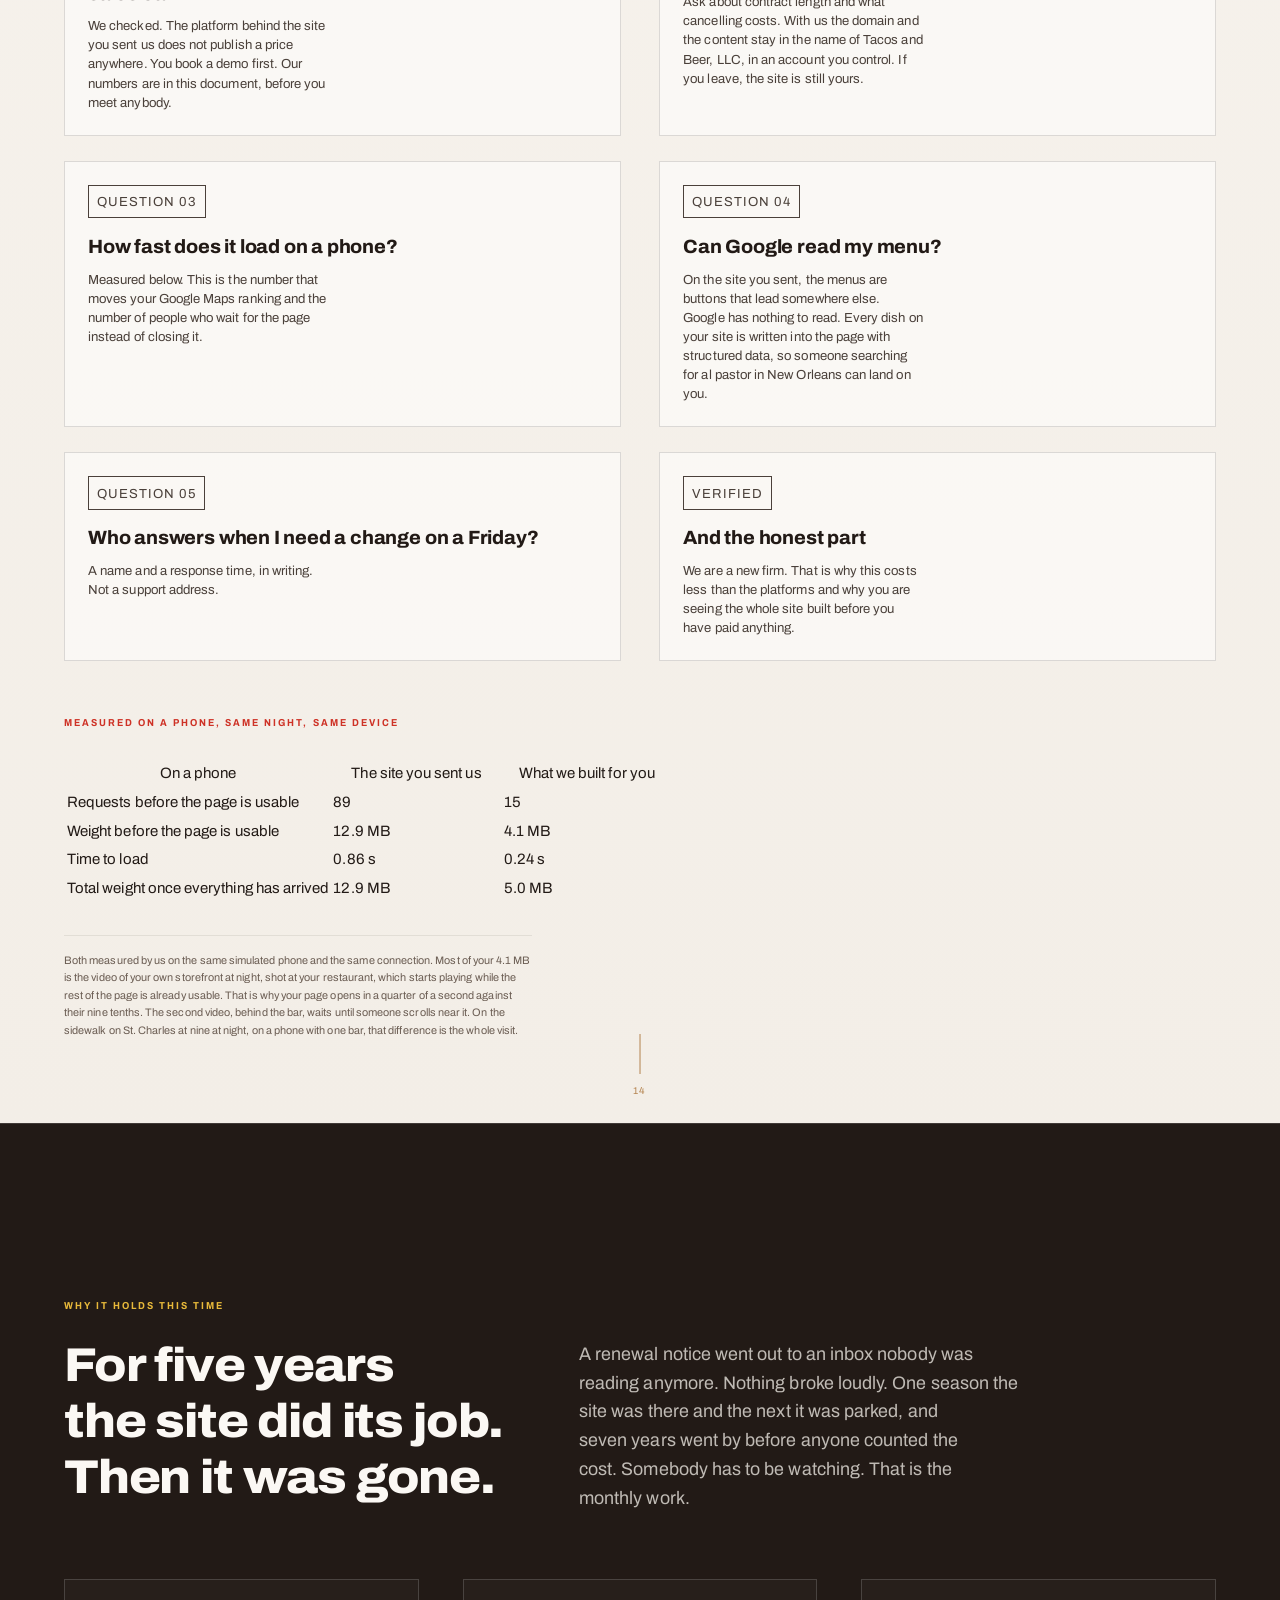
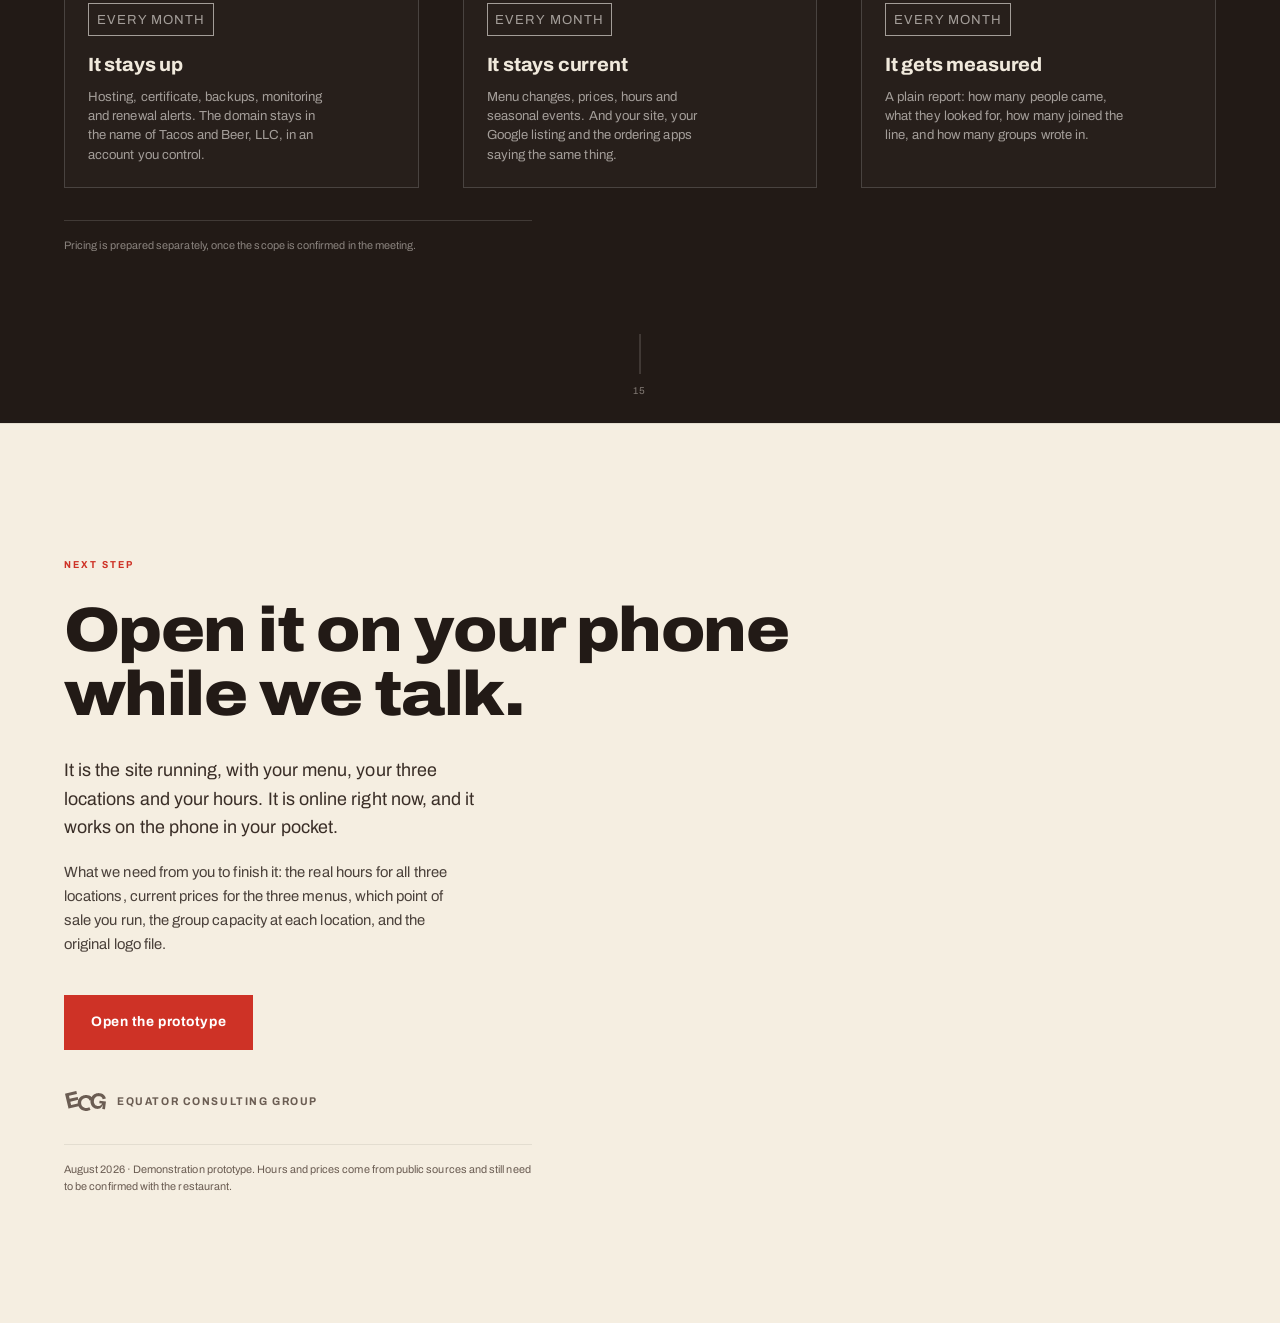
==== commit 1499bd3d: "Reservas por local, admin del manager, legal y fotos nuevas Cada reserva pregunta el local y va al g" ====
--- a/proposal/index.html
+++ b/proposal/index.html
@@ -2,7 +2,6 @@
 <html lang="en">
 <head>
 <meta charset="utf-8">
-<meta name="robots" content="noindex,nofollow">
 <meta name="viewport" content="width=device-width, initial-scale=1, viewport-fit=cover">
 <title>Tacos and Beer · Digital experience proposal · Equator Consulting Group</title>
 <meta name="description" content="Digital experience proposal for Tacos and Beer, New Orleans, Slidell and Hammond. Prepared by Equator Consulting Group.">
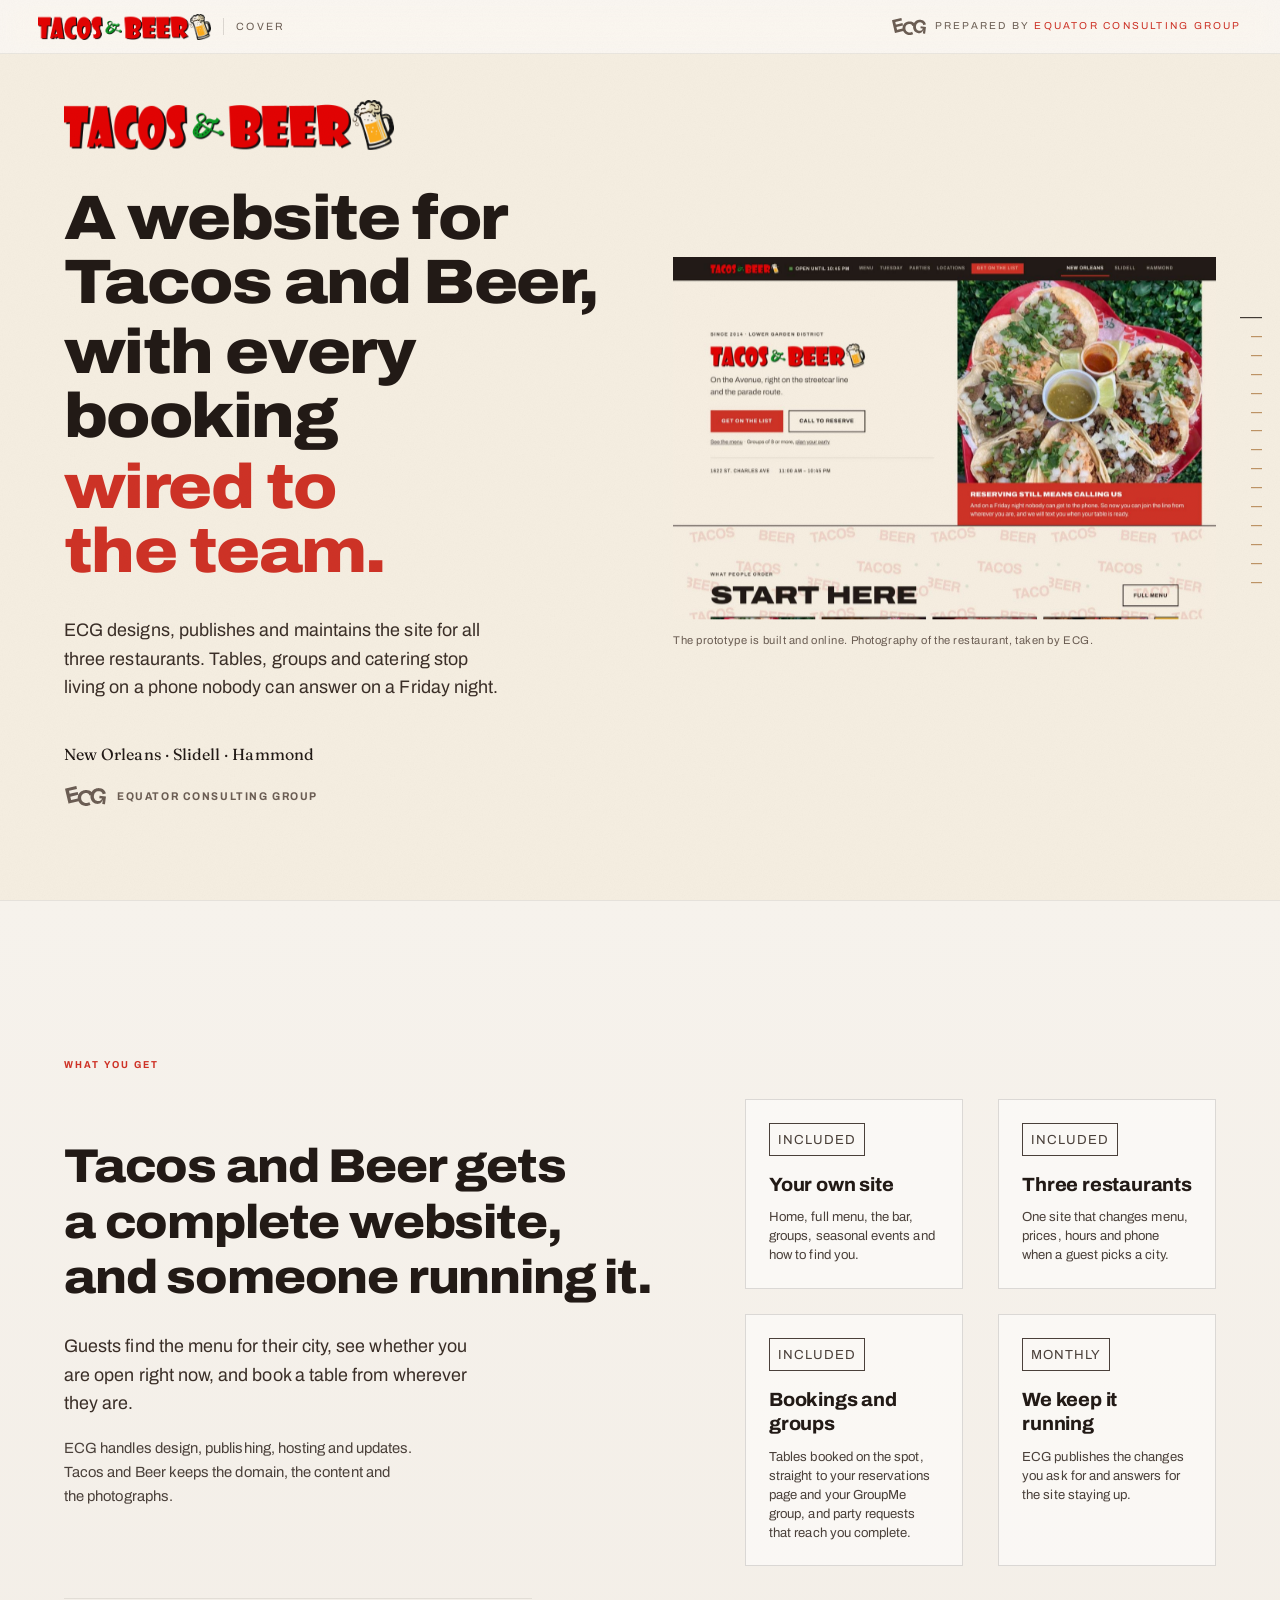
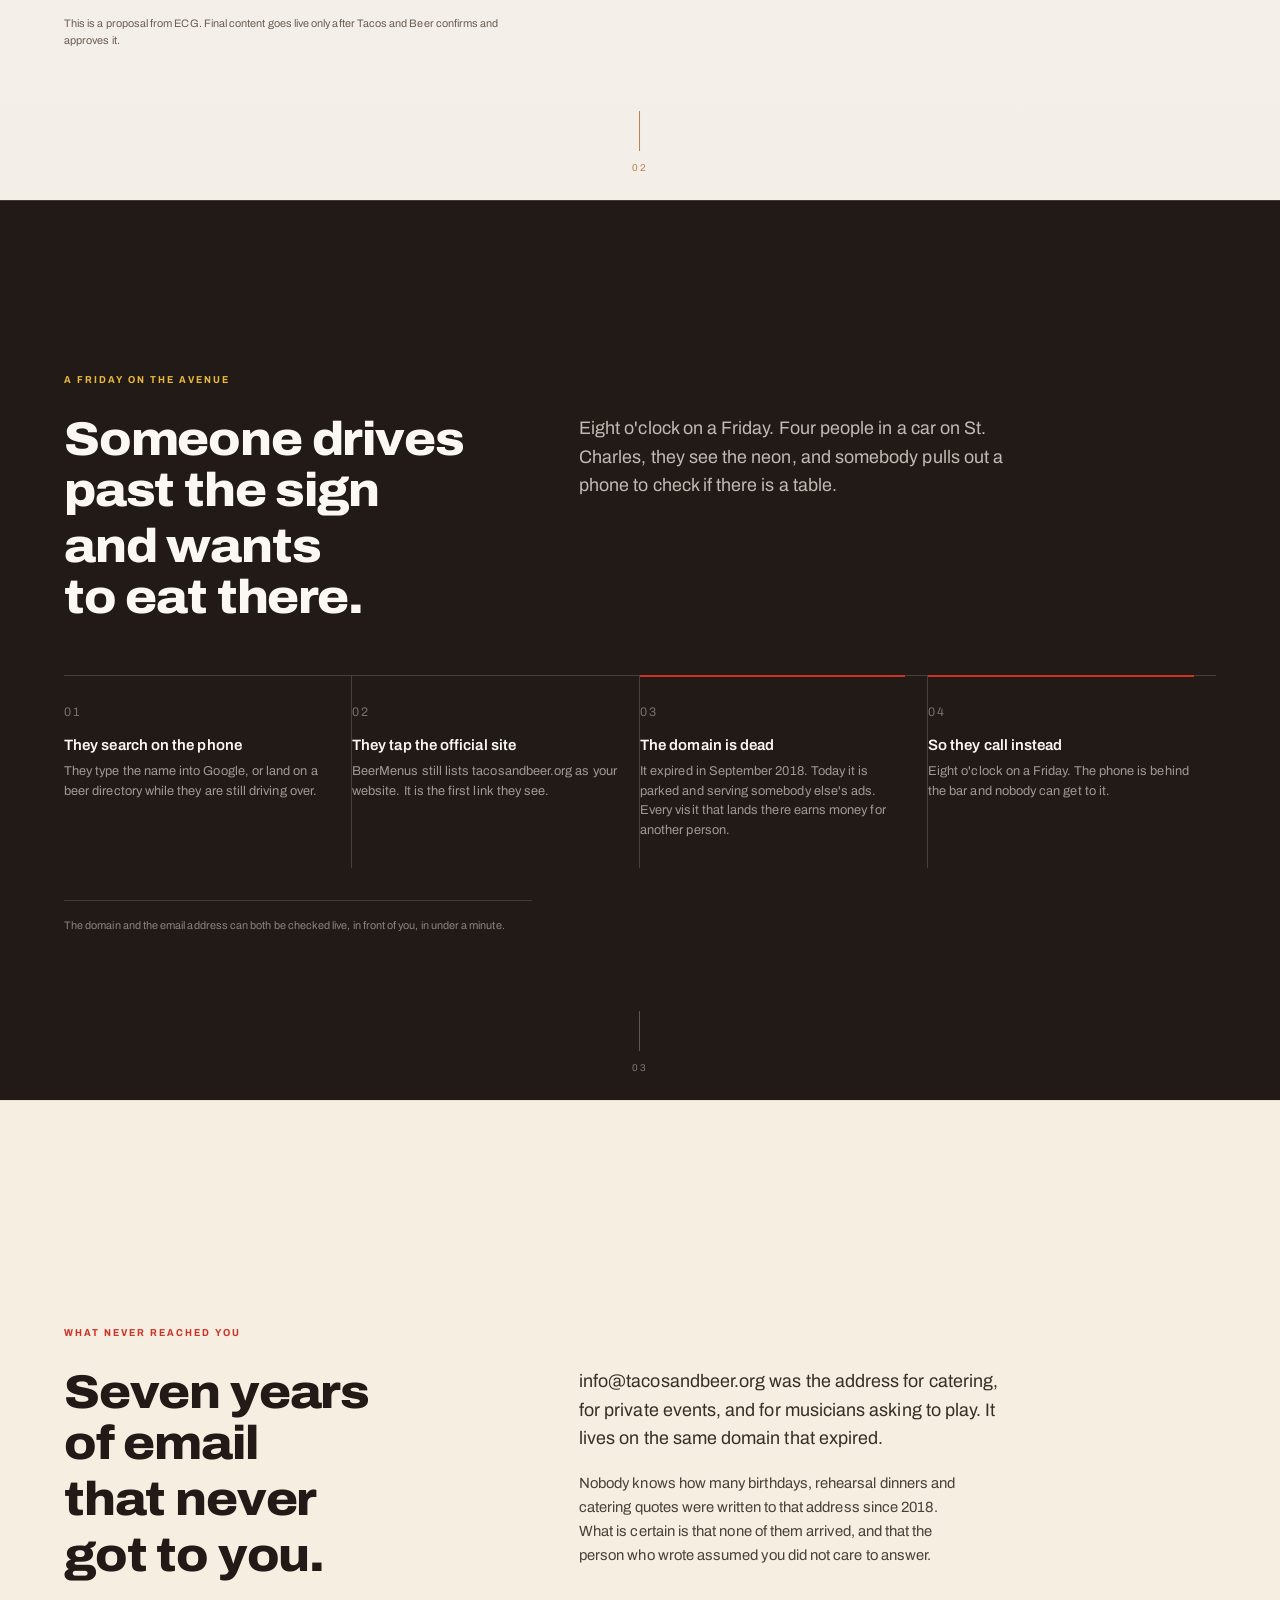
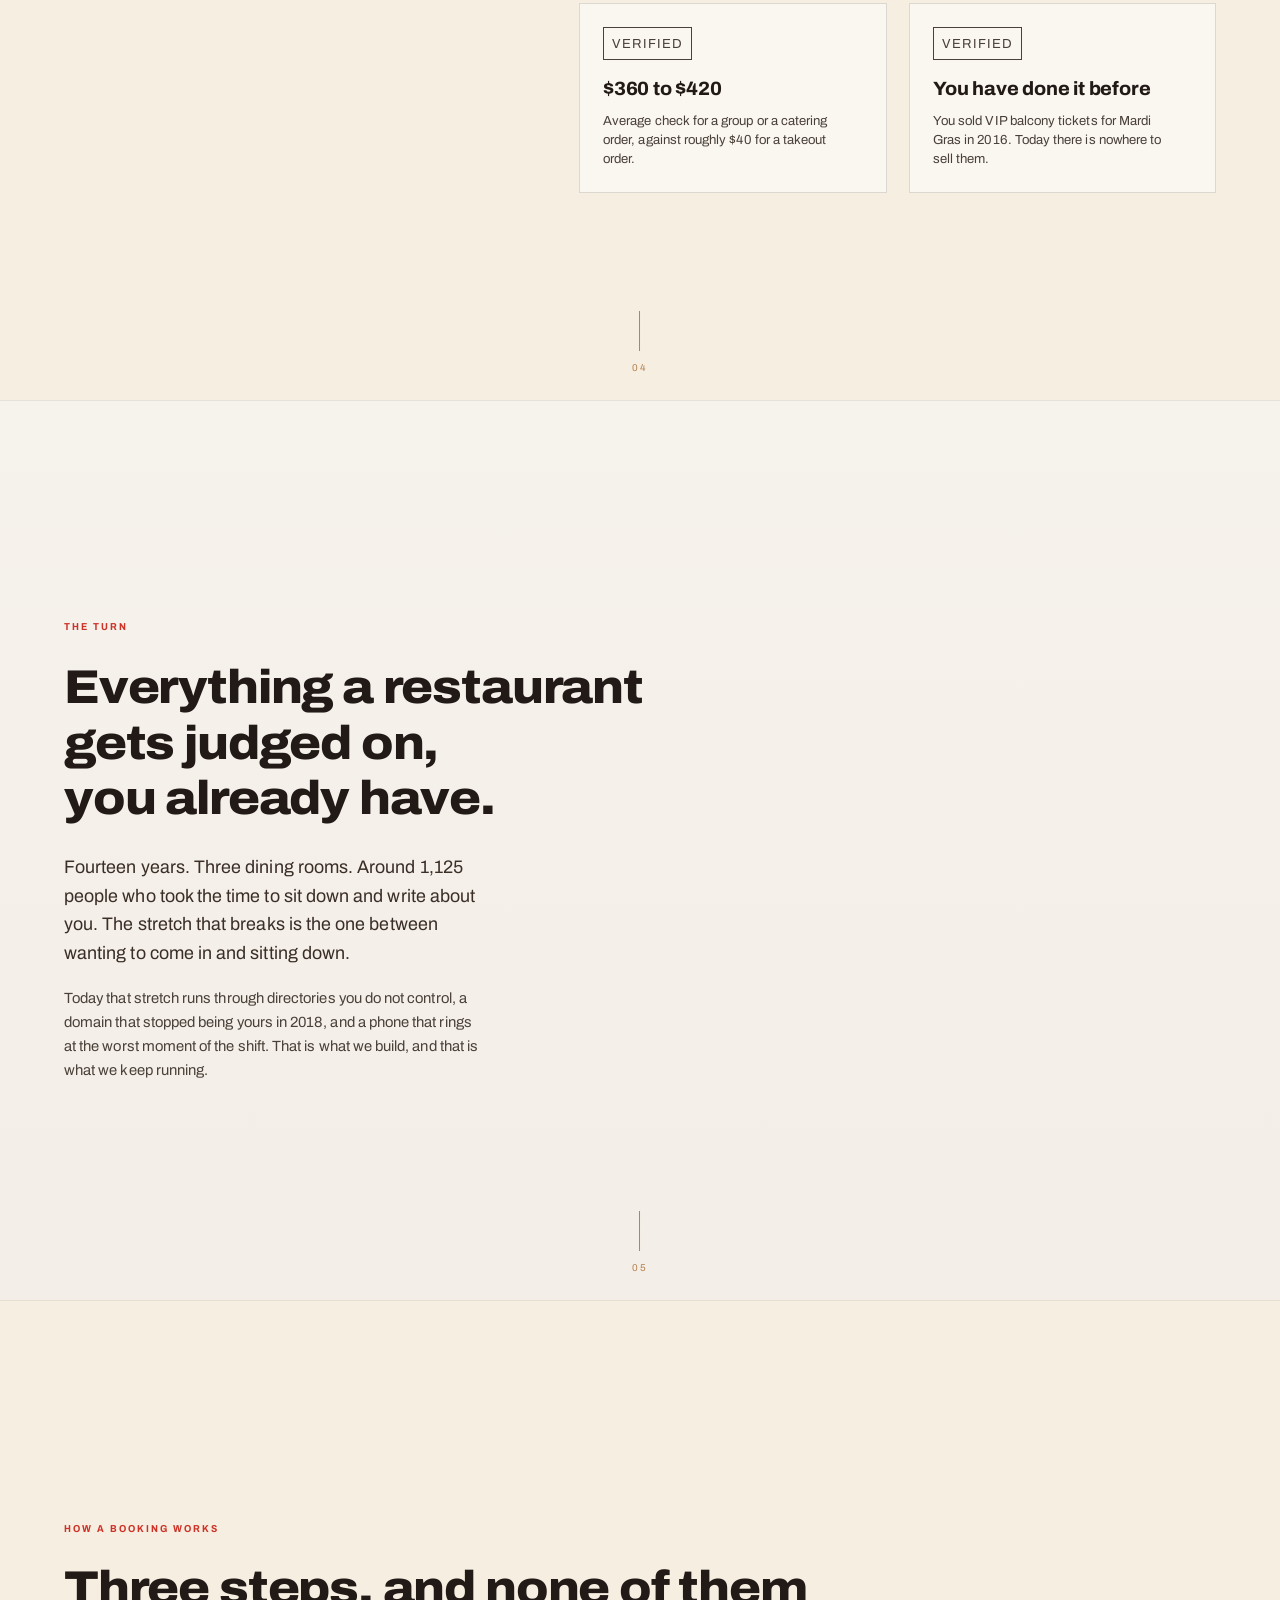
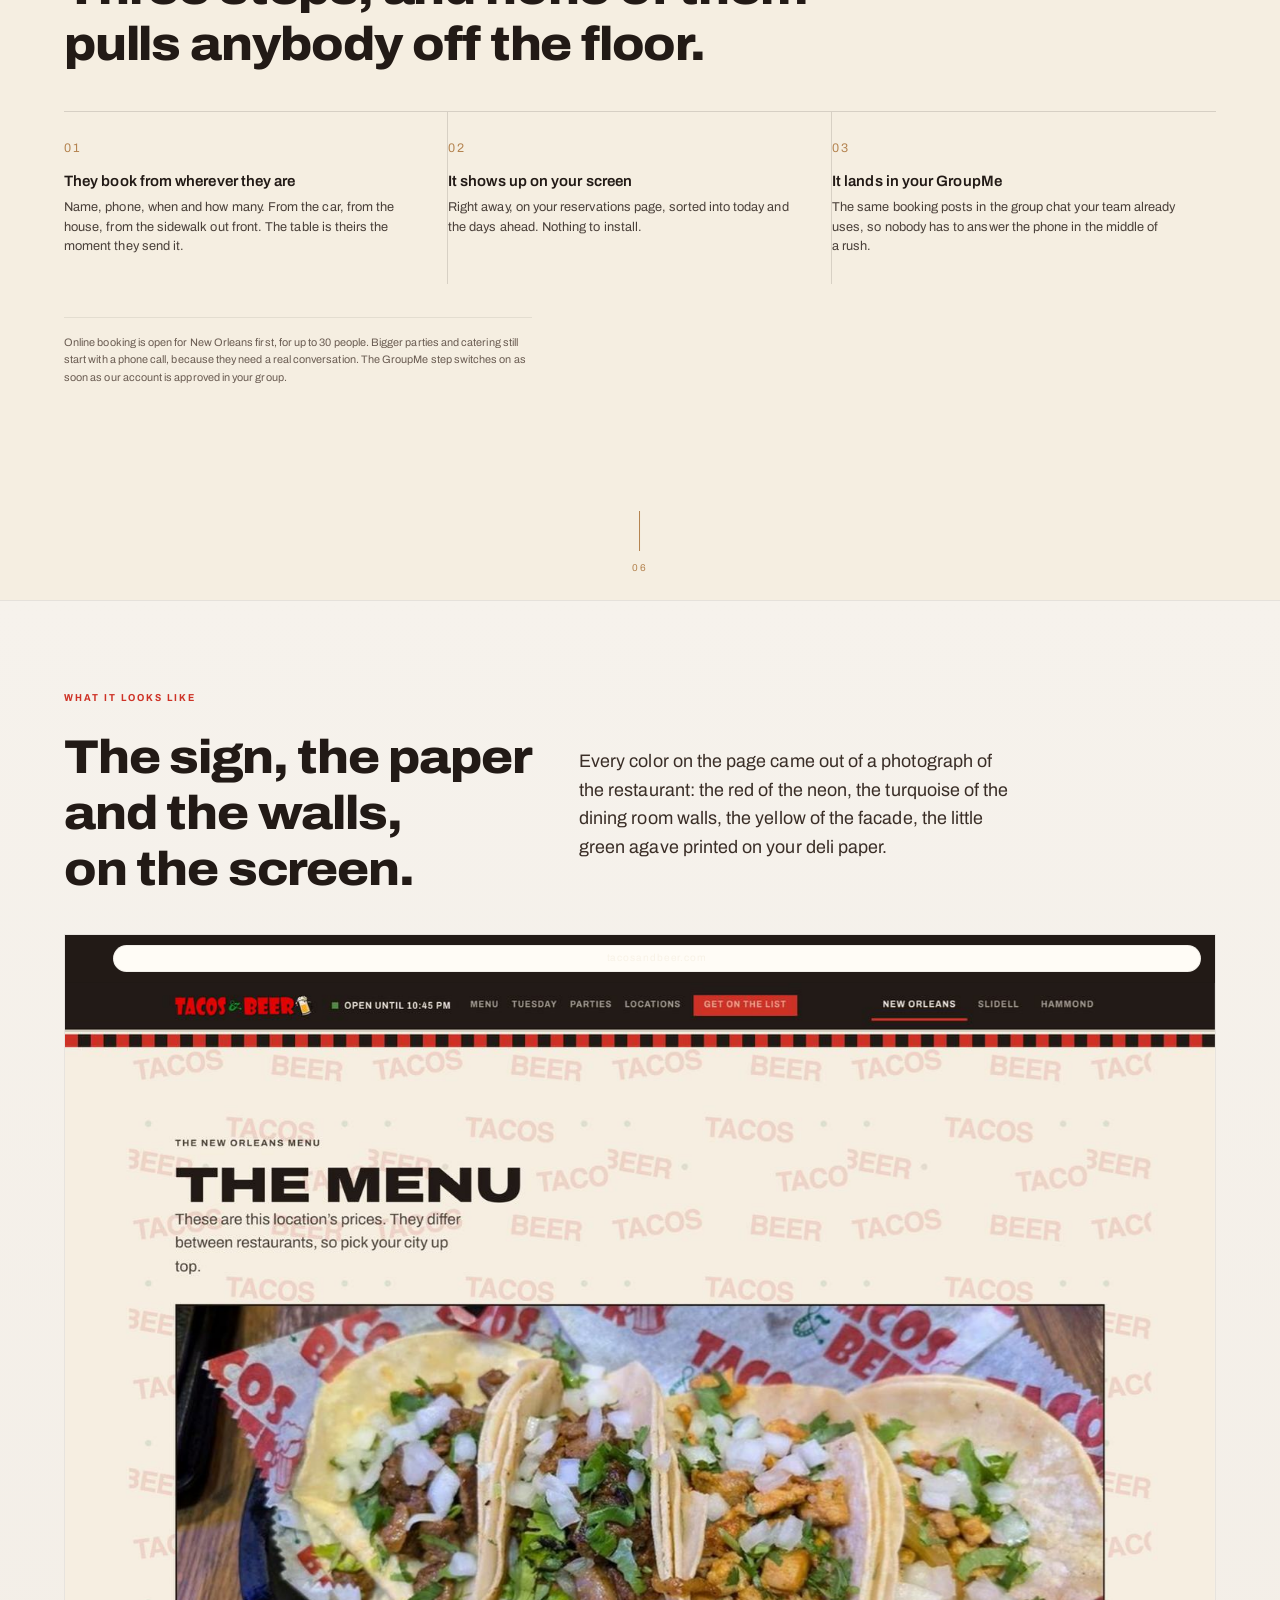
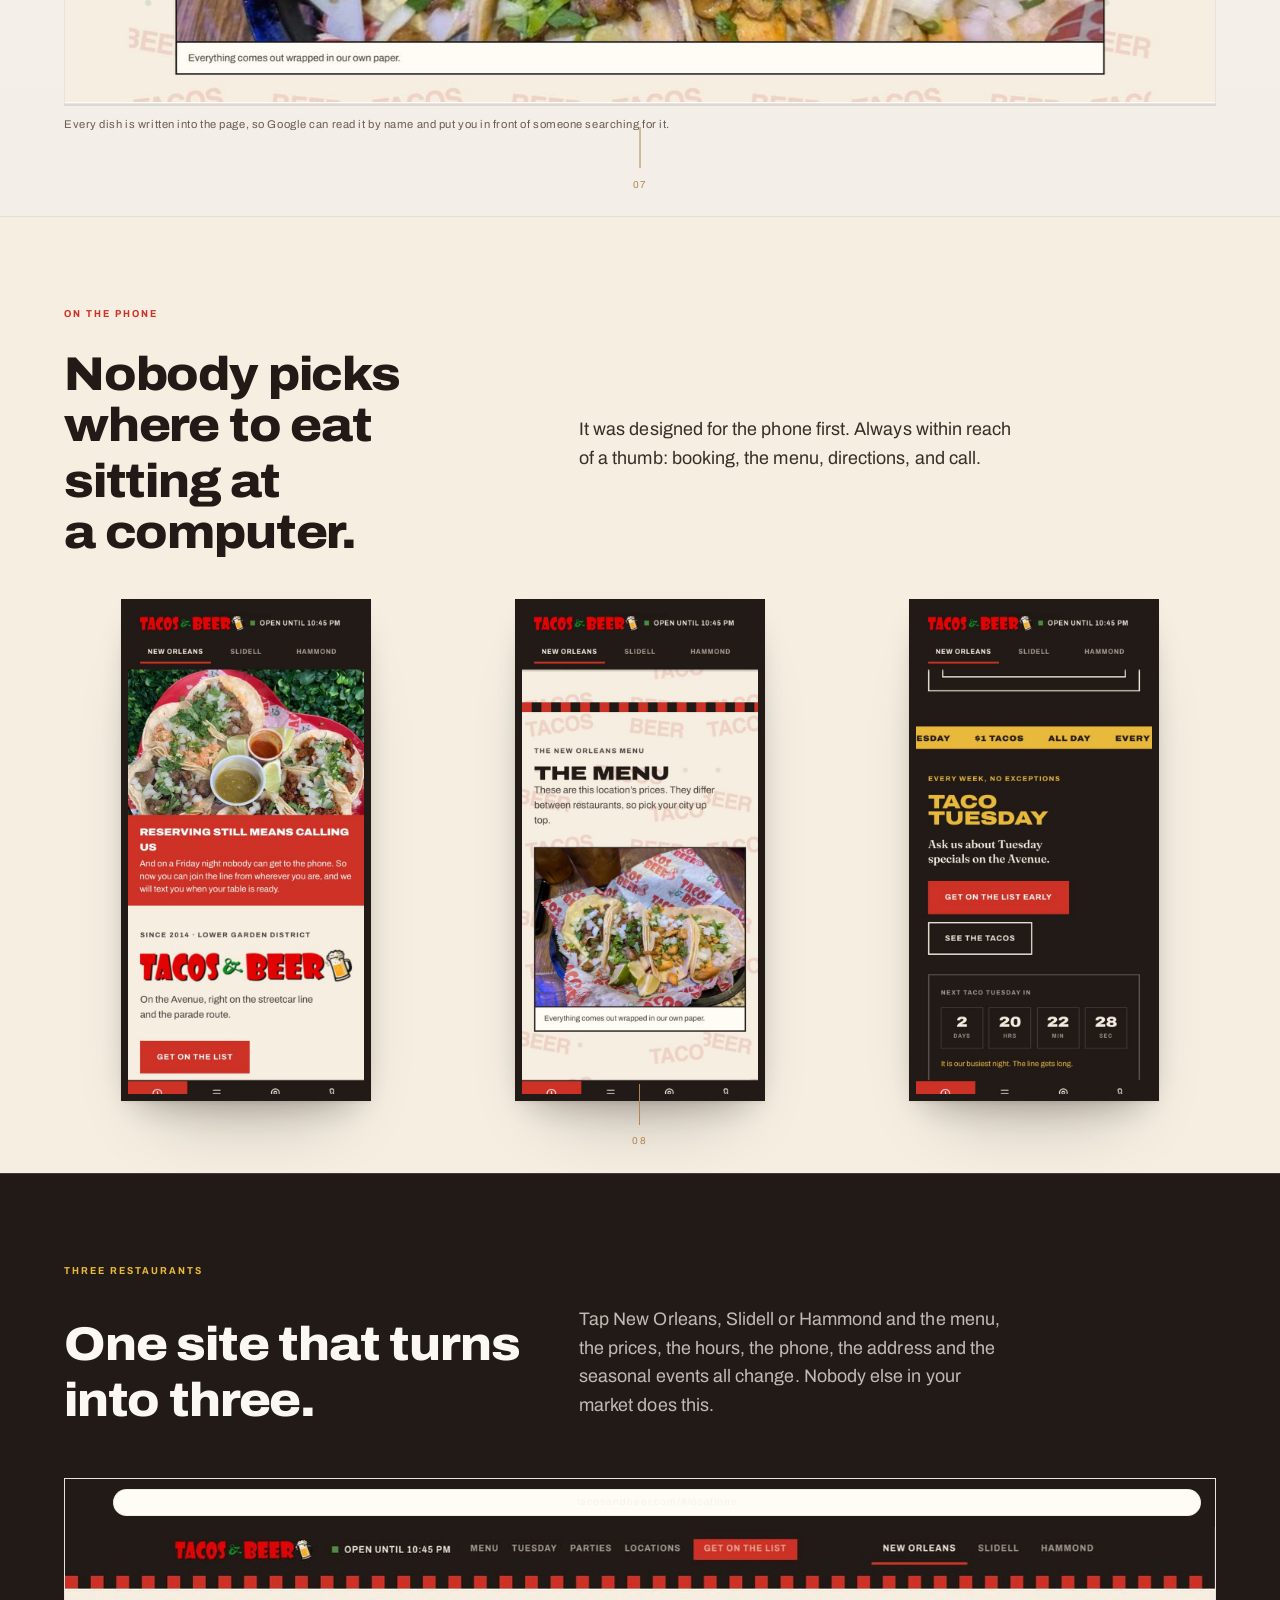
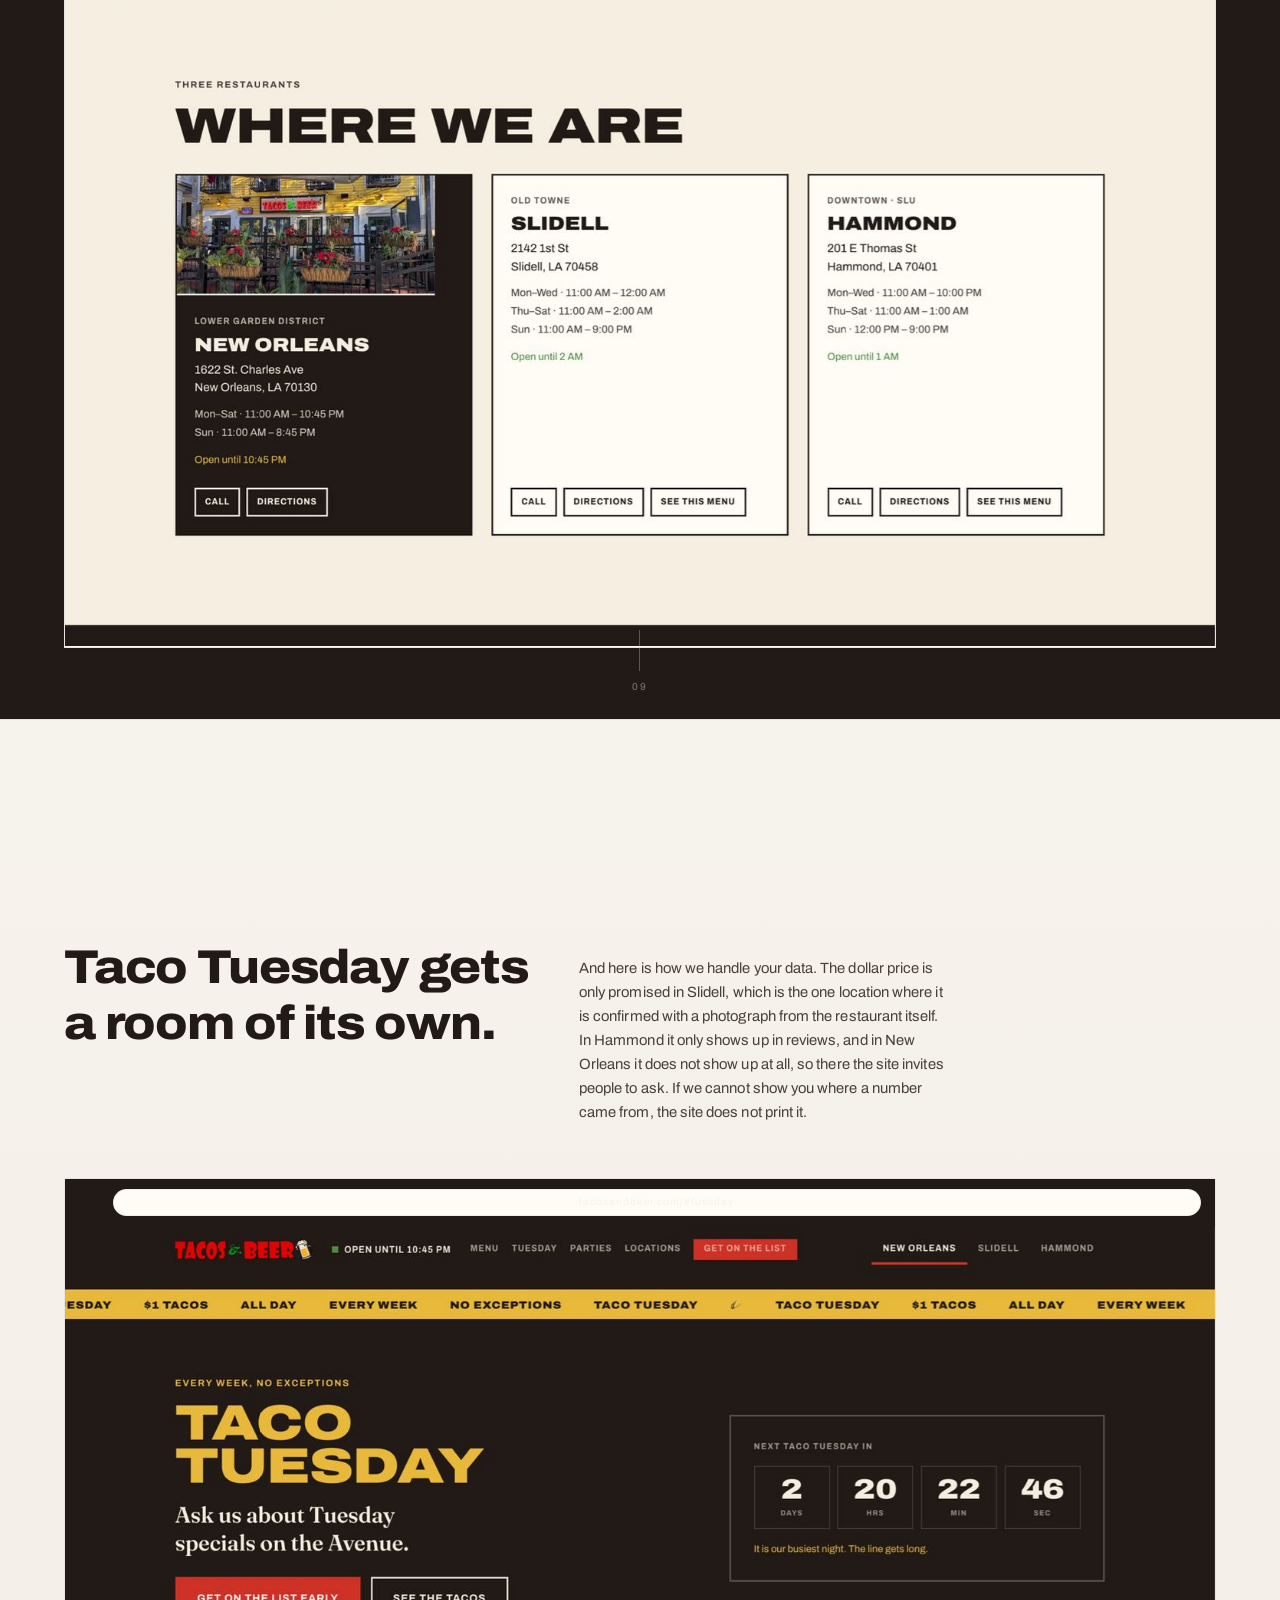
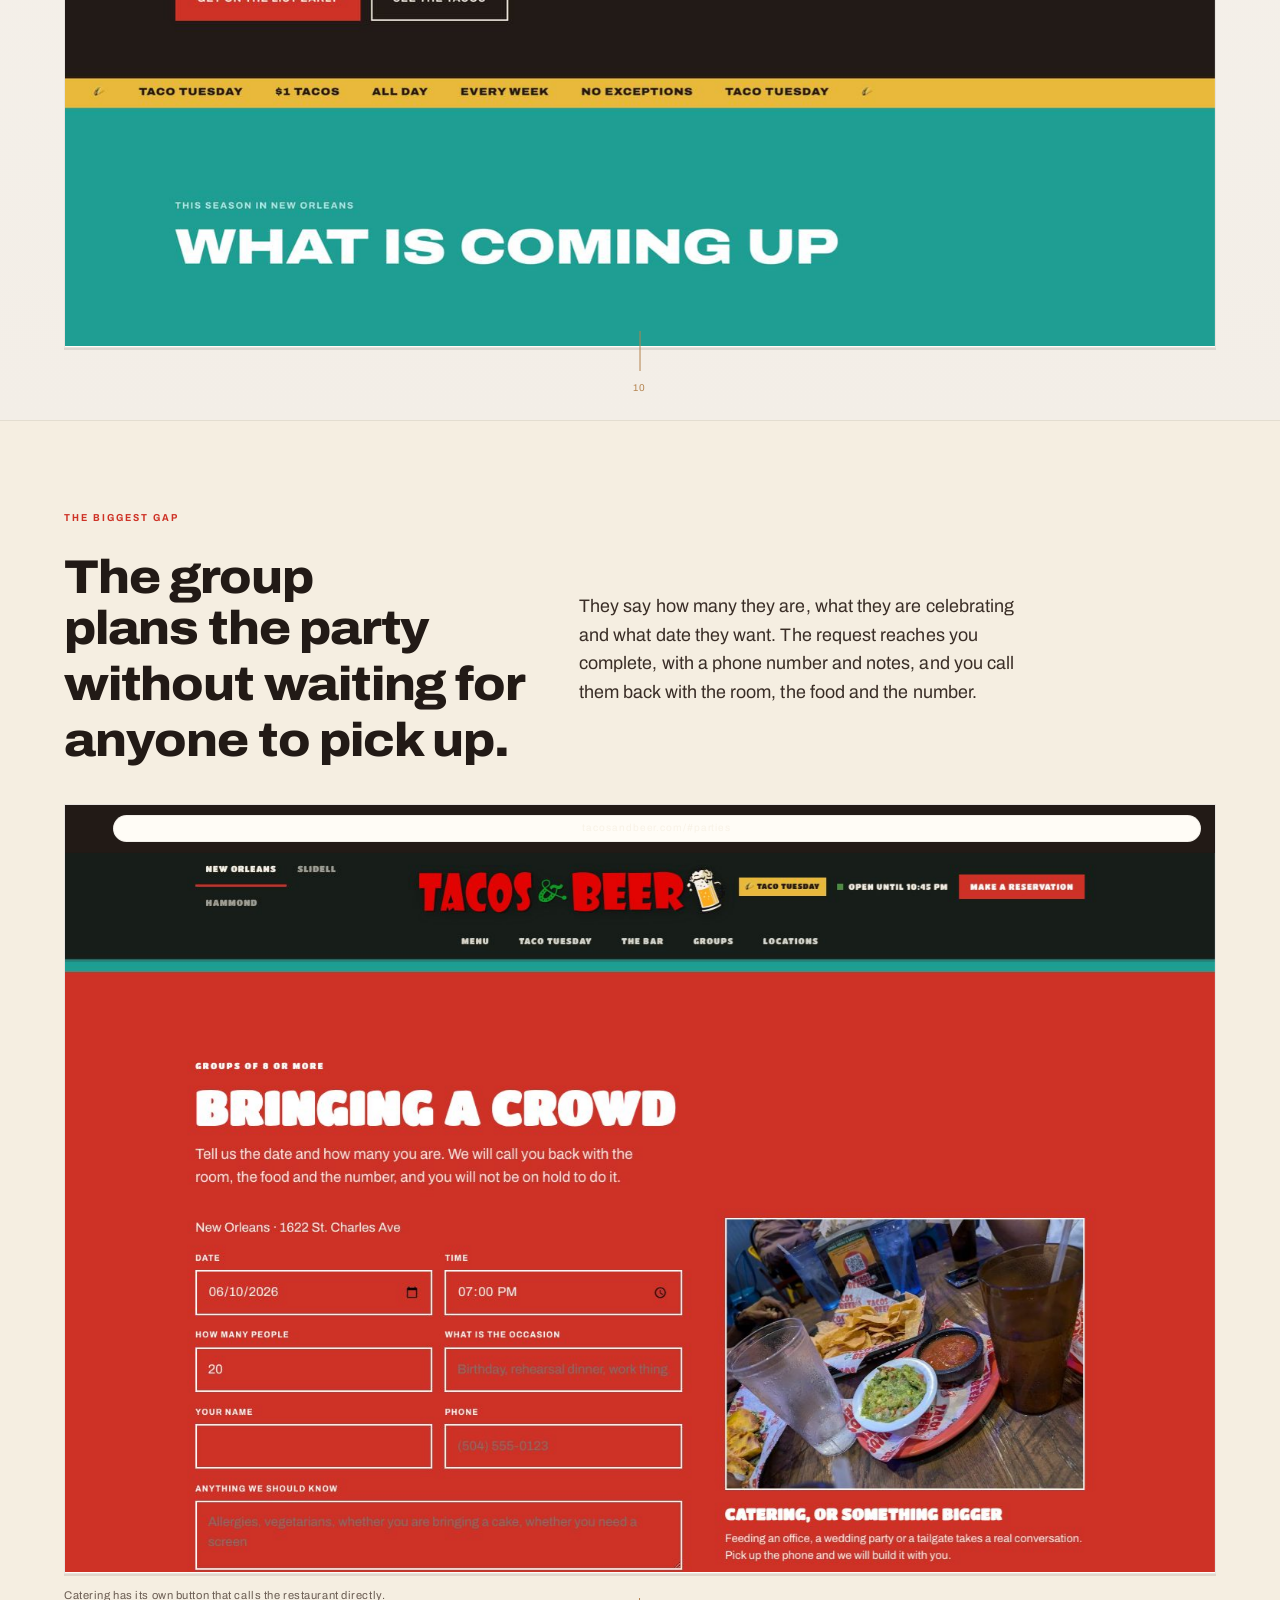
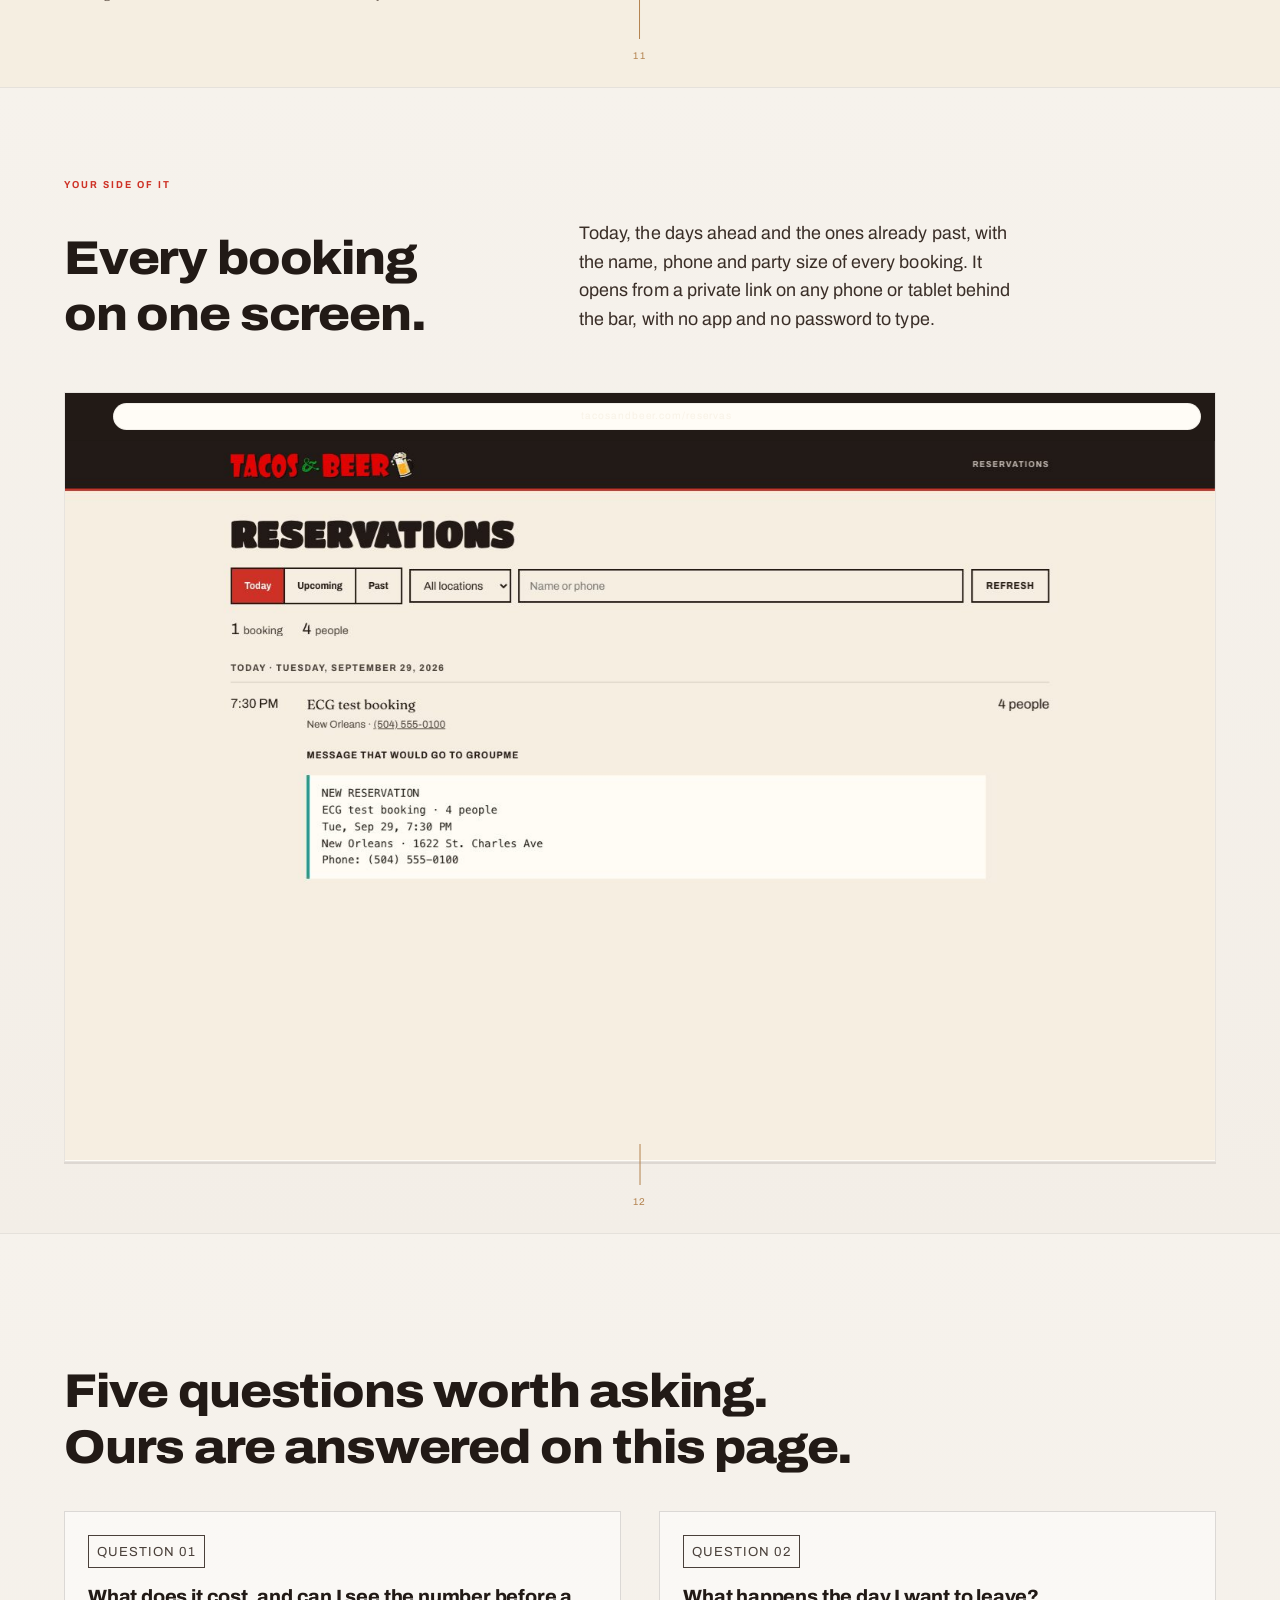
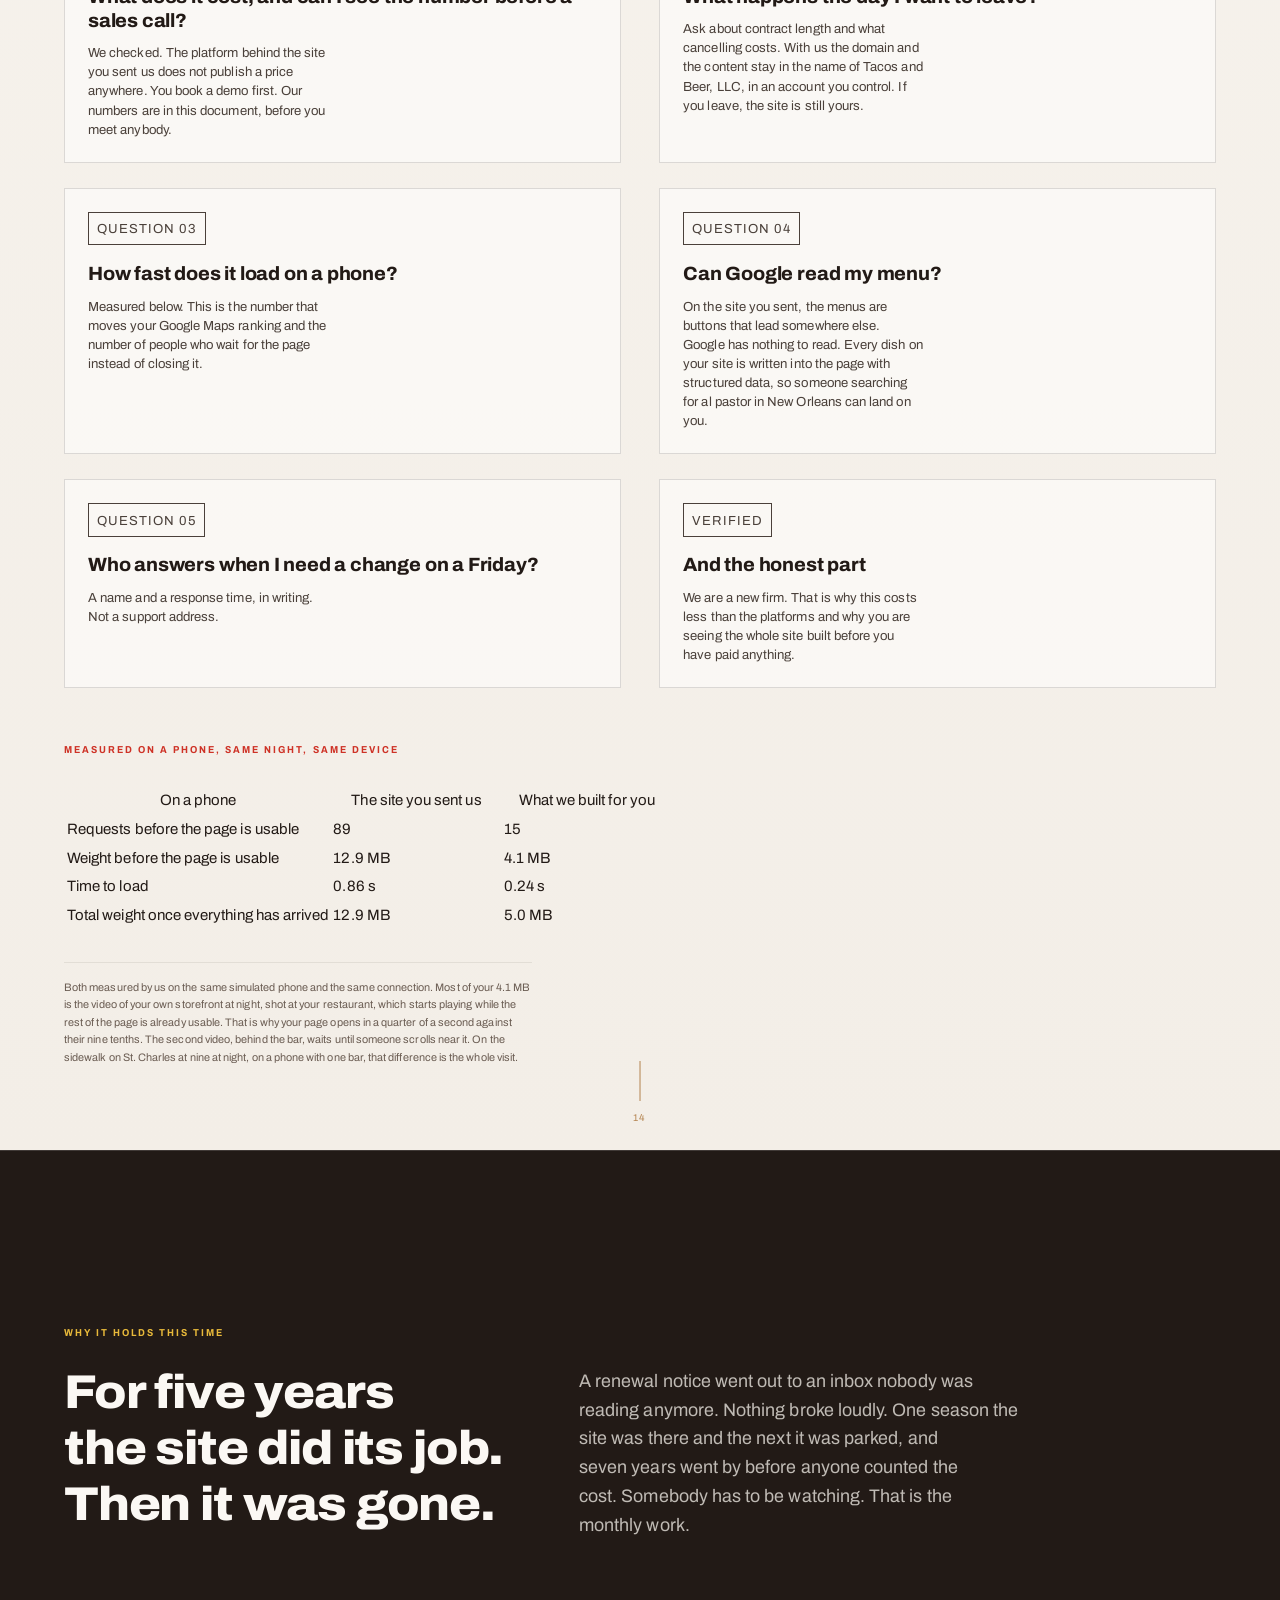
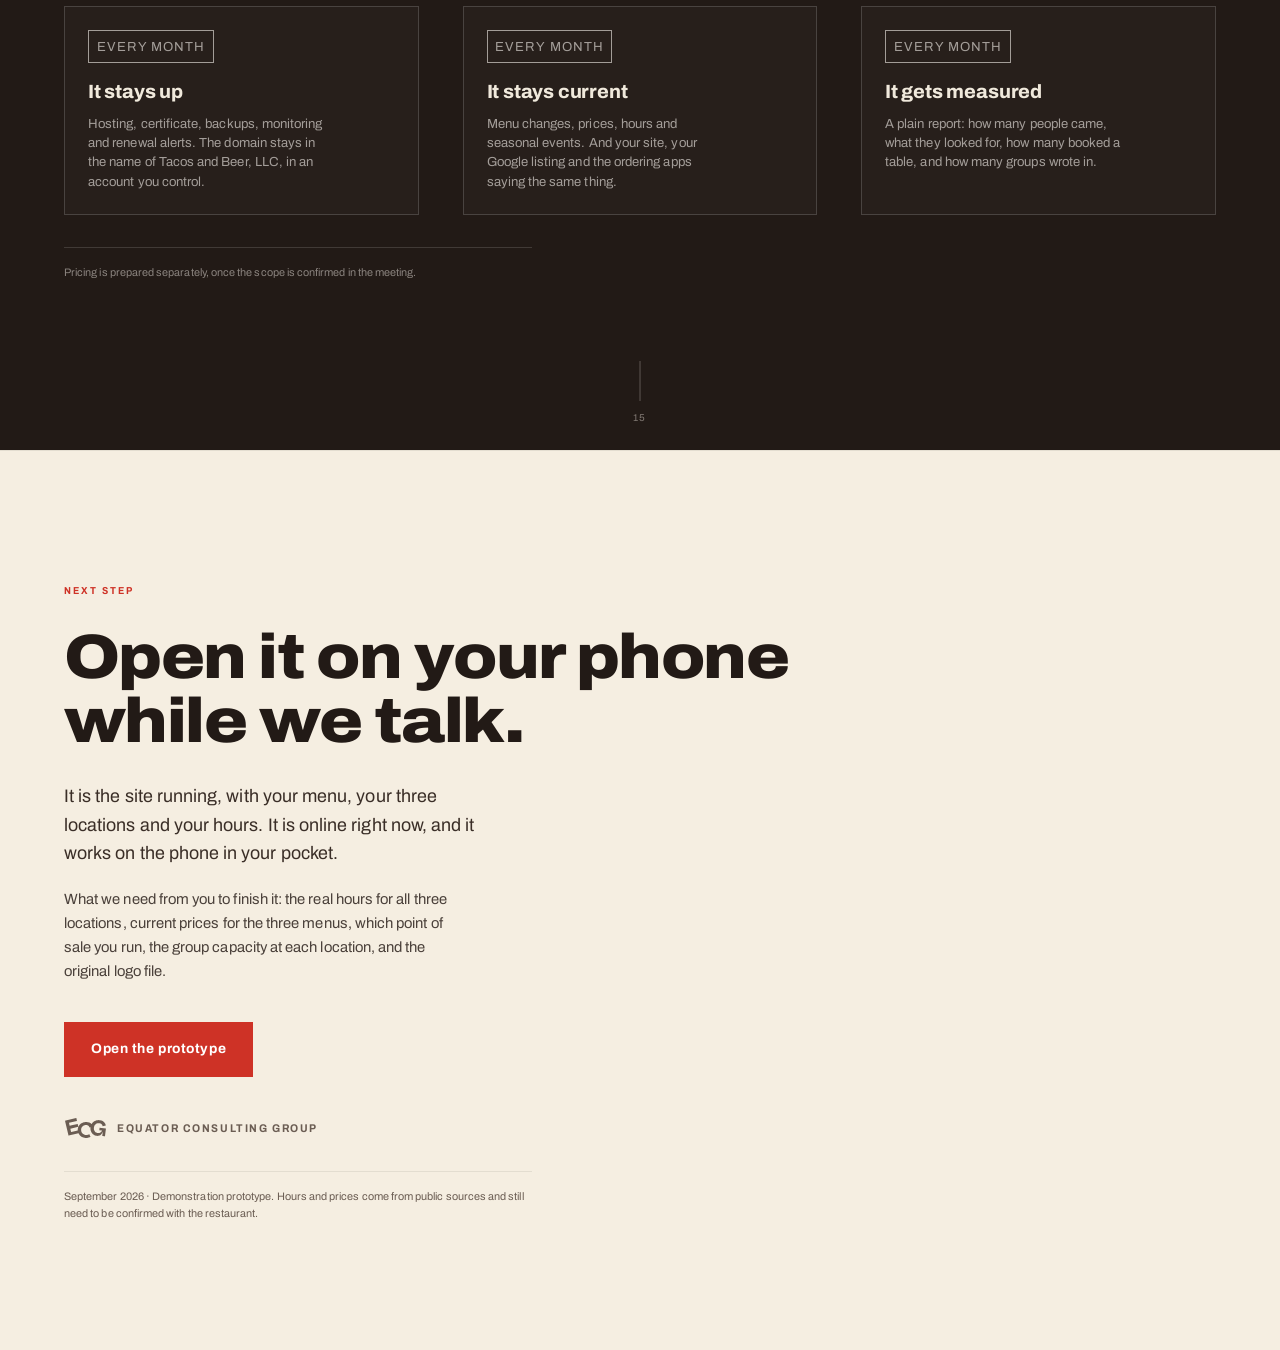
==== commit 9593734a: "Propuesta al dia con el sitio: reserva al instante, admin y GroupMe; fuera fila, SMS, estimados y pa" ====
--- a/proposal/index.html
+++ b/proposal/index.html
@@ -757,9 +757,9 @@
     <div class="grid" style="grid-template-columns:minmax(0,1.02fr) minmax(0,.98fr);align-items:center">
       <div>
         <img class="cover-marca rv rv-1" src="[data-uri]" alt="Tacos and Beer">
-        <h1 class="d1 rv rv-2">A website for Tacos and Beer,<br>with the wait<br><em style="font-style:normal;color:var(--ecg)">wired to the table.</em></h1>
+        <h1 class="d1 rv rv-2">A website for Tacos and Beer,<br>with every booking<br><em style="font-style:normal;color:var(--ecg)">wired to the team.</em></h1>
         <p class="lede rv rv-3" style="margin-top:2rem">ECG designs, publishes and maintains the site for all three restaurants.
-          The waitlist, the groups and the catering stop living on a phone nobody can answer on a Friday night.</p>
+          Tables, groups and catering stop living on a phone nobody can answer on a Friday night.</p>
         <p class="cover-credit rv rv-4"><strong>New Orleans · Slidell · Hammond</strong></p>
         <p class="ecg-firma rv rv-4"><span class="ecg-mark" aria-hidden="true"></span>Equator Consulting Group</p>
       </div>
@@ -780,14 +780,14 @@
       <div>
         <h2 class="d2 rv rv-1">Tacos and Beer gets<br>a complete website,<br>and someone running it.</h2>
         <p class="lede rv rv-2" style="margin-top:1.8rem">Guests find the menu for their city, see whether you are open right now,
-          and join the line from wherever they are.</p>
+          and book a table from wherever they are.</p>
         <p class="body-sm rv rv-3" style="max-width:46ch">ECG handles design, publishing, hosting and updates. Tacos and Beer keeps
           the domain, the content and the photographs.</p>
       </div>
       <div class="grid g-2 rv rv-3" style="gap:1.6rem 2.2rem">
         <div class="stat"><span class="proof proof--concept">Included</span><h4 class="d4">Your own site</h4><span>Home, full menu, the bar, groups, seasonal events and how to find you.</span></div>
         <div class="stat"><span class="proof proof--concept">Included</span><h4 class="d4">Three restaurants</h4><span>One site that changes menu, prices, hours and phone when a guest picks a city.</span></div>
-        <div class="stat"><span class="proof proof--concept">Included</span><h4 class="d4">Line and groups</h4><span>A waitlist that texts people when the table is ready, and party requests with the estimate on screen.</span></div>
+        <div class="stat"><span class="proof proof--concept">Included</span><h4 class="d4">Bookings and groups</h4><span>Tables booked on the spot, straight to your reservations page and your GroupMe group, and party requests that reach you complete.</span></div>
         <div class="stat"><span class="proof proof--concept">Monthly</span><h4 class="d4">We keep it running</h4><span>ECG publishes the changes you ask for and answers for the site staying up.</span></div>
       </div>
     </div>
@@ -866,21 +866,20 @@
   </div>
   <div class="bridge"><i></i><span>05</span></div>
 </section>
-<section class="sec " id="how-it-works" data-name="How the line works">
-  <div class="wrap">
-
-    <p class="eyebrow rv">How the line works</p>
+<section class="sec " id="how-it-works" data-name="How a booking works">
+  <div class="wrap">
+
+    <p class="eyebrow rv">How a booking works</p>
     <h2 class="d2 rv rv-1" style="margin-bottom:2.6rem">Three steps, and none of them<br>pulls anybody off the floor.</h2>
     <div class="path path--three rv rv-2">
-      <div class="step"><span class="num">01</span><h4>They join from wherever they are</h4>
-        <p>Name, phone, how many. From the car, from the house, from the sidewalk out front.</p></div>
-      <div class="step"><span class="num">02</span><h4>They show up on your screen</h4>
-        <p>Right away, with how long they have waited and which location. Nothing to install.</p></div>
-      <div class="step"><span class="num">03</span><h4>They get a text when the table is ready</h4>
-        <p>No shouting a name across the room, no answering the phone in the middle of a rush.</p></div>
-    </div>
-    <p class="foot-note rv rv-3">A walk-in taqueria runs on the line. That is what we built, and that is why there is no calendar
-      to keep or table times to hold.</p>
+      <div class="step"><span class="num">01</span><h4>They book from wherever they are</h4>
+        <p>Name, phone, when and how many. From the car, from the house, from the sidewalk out front. The table is theirs the moment they send it.</p></div>
+      <div class="step"><span class="num">02</span><h4>It shows up on your screen</h4>
+        <p>Right away, on your reservations page, sorted into today and the days ahead. Nothing to install.</p></div>
+      <div class="step"><span class="num">03</span><h4>It lands in your GroupMe</h4>
+        <p>The same booking posts in the group chat your team already uses, so nobody has to answer the phone in the middle of a rush.</p></div>
+    </div>
+    <p class="foot-note rv rv-3">Online booking is open for New Orleans first, for up to 30 people. Bigger parties and catering still start with a phone call, because they need a real conversation. The GroupMe step switches on as soon as our account is approved in your group.</p>
   </div>
   <div class="bridge"><i></i><span>06</span></div>
 </section>
@@ -905,7 +904,7 @@
     <p class="eyebrow rv">On the phone</p>
     <div class="grid g-split" style="align-items:center;margin-bottom:2.6rem">
       <h2 class="d2 rv rv-1">Nobody picks where to eat<br>sitting at a computer.</h2>
-      <p class="lede rv rv-2">It was designed for the phone first. Always within reach of a thumb: the line, the menu,
+      <p class="lede rv rv-2">It was designed for the phone first. Always within reach of a thumb: booking, the menu,
         directions, and call.</p>
     </div>
     <div class="grid g-3 rv-frame rv" style="gap:clamp(1rem,2.4vw,2.4rem)">
@@ -956,26 +955,24 @@
     <p class="eyebrow rv">The biggest gap</p>
     <div class="grid g-split" style="align-items:center;margin-bottom:2.4rem">
       <h2 class="d2 rv rv-1">The group plans the party<br>without waiting for<br>anyone to pick up.</h2>
-      <p class="lede rv rv-2">They say how many they are, what they are celebrating and what date they want. They see the estimate
-        on screen, and the request reaches you complete, with a phone number and notes.</p>
+      <p class="lede rv rv-2">They say how many they are, what they are celebrating and what date they want. The request reaches you complete, with a phone number and notes, and you call them back with the room, the food and the number.</p>
     </div>
     <div class="browser rv-frame rv"><div class="browser__bar"><span class="dot"></span><span class="dot"></span><span class="dot"></span><span class="url">tacosandbeer.com/#parties</span></div>
-      <div class="browser__view"><img src="[data-uri]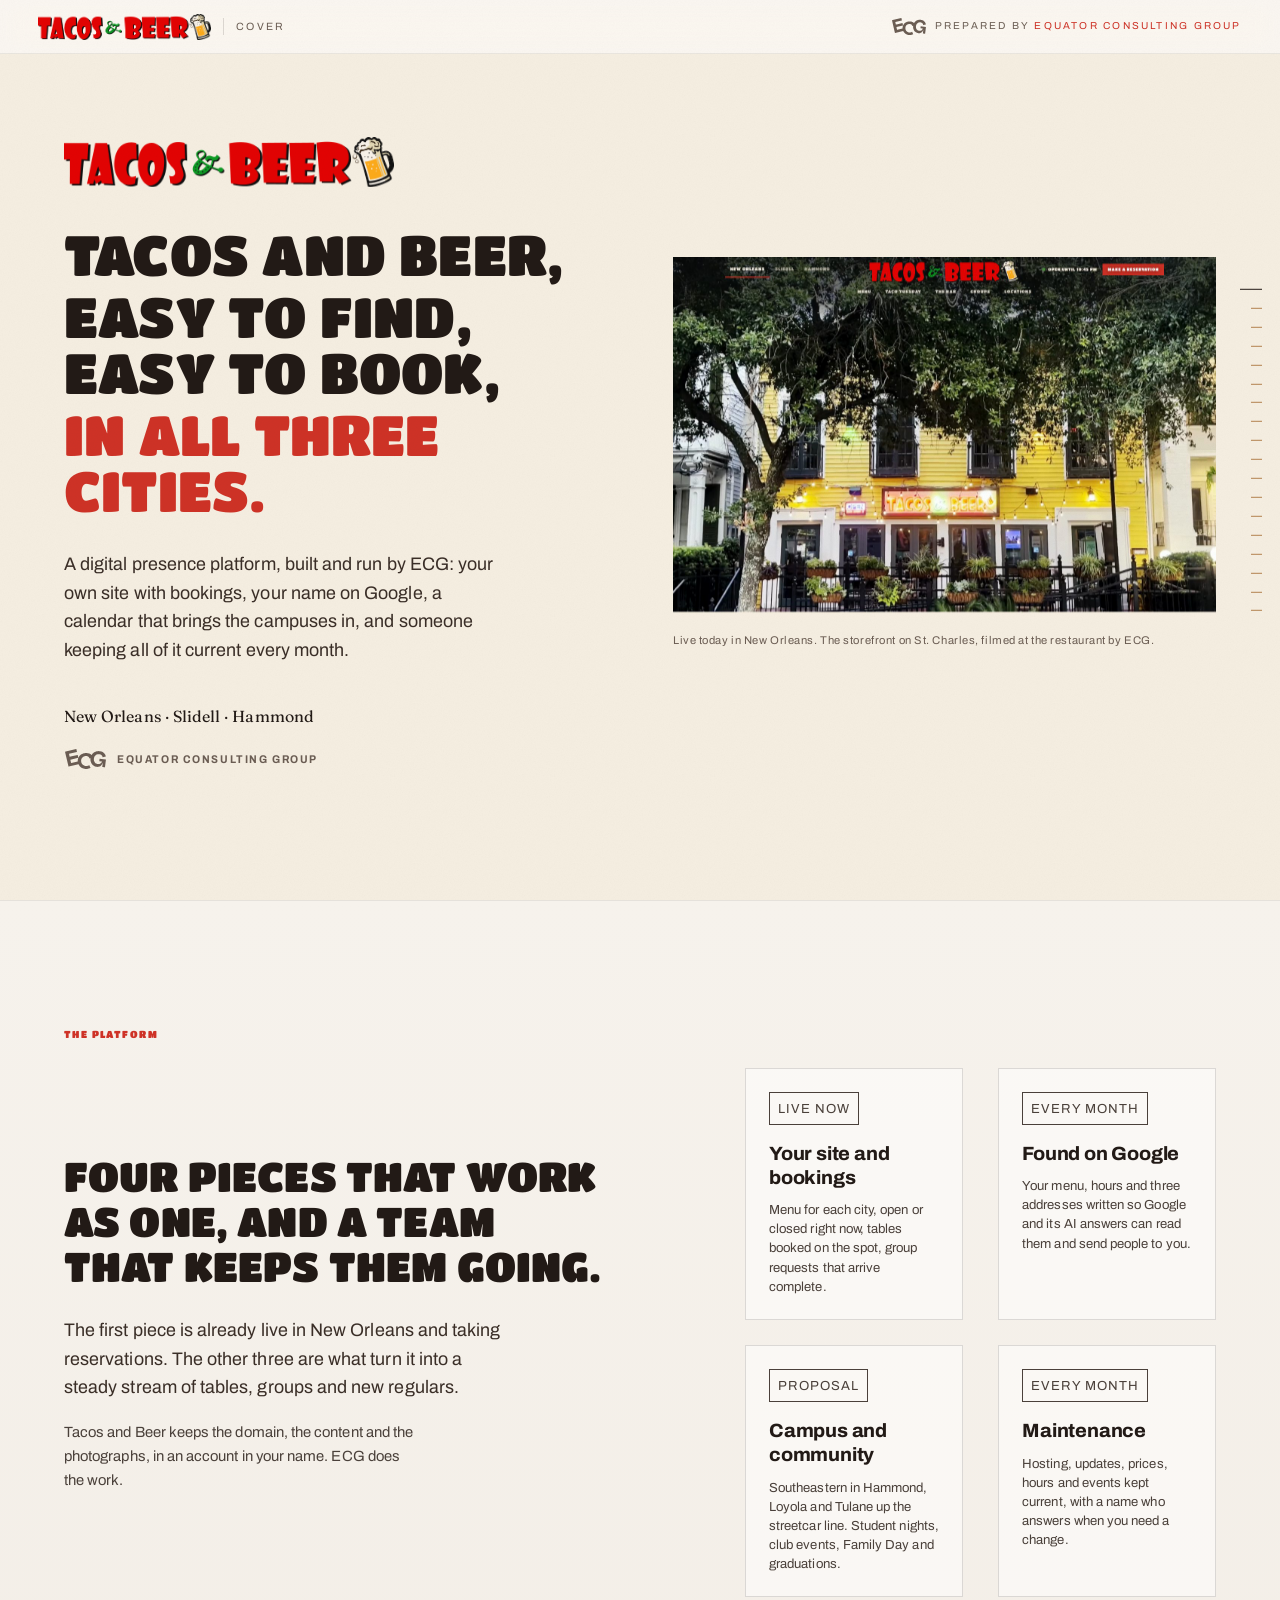
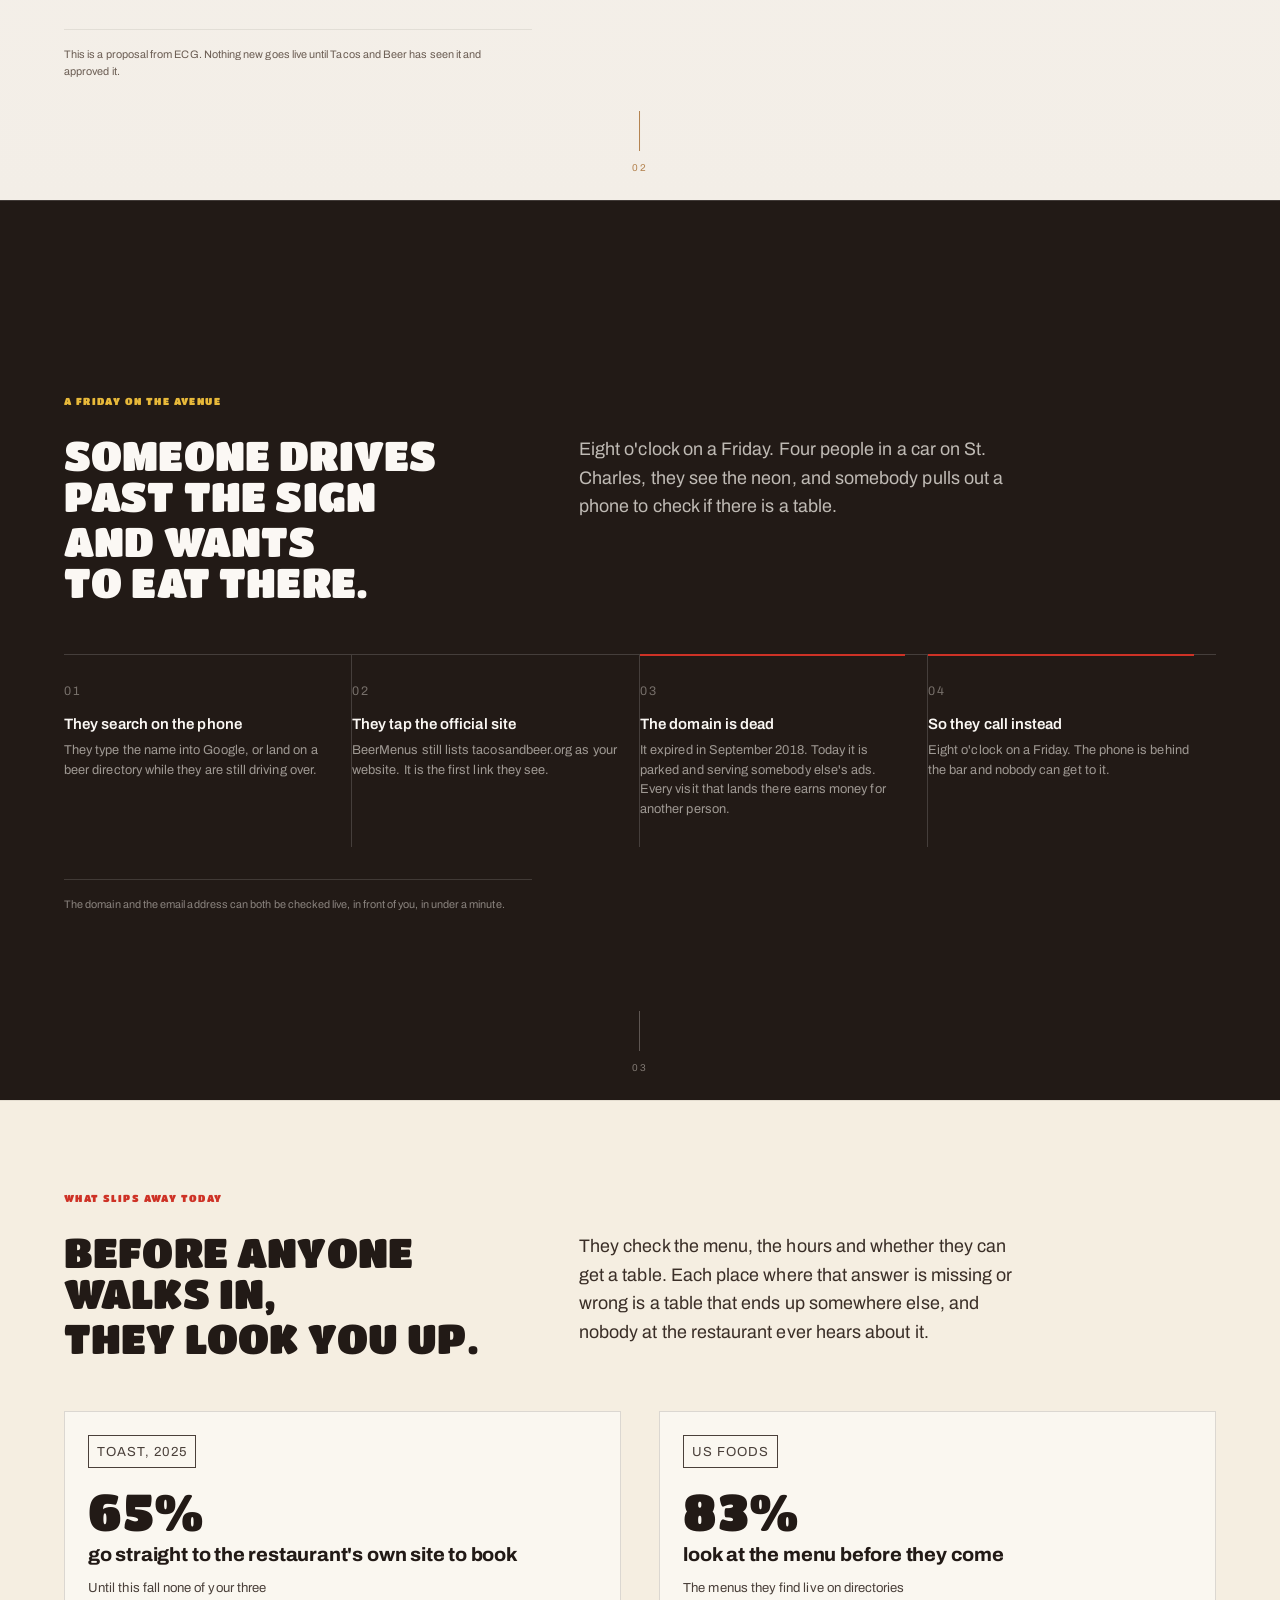
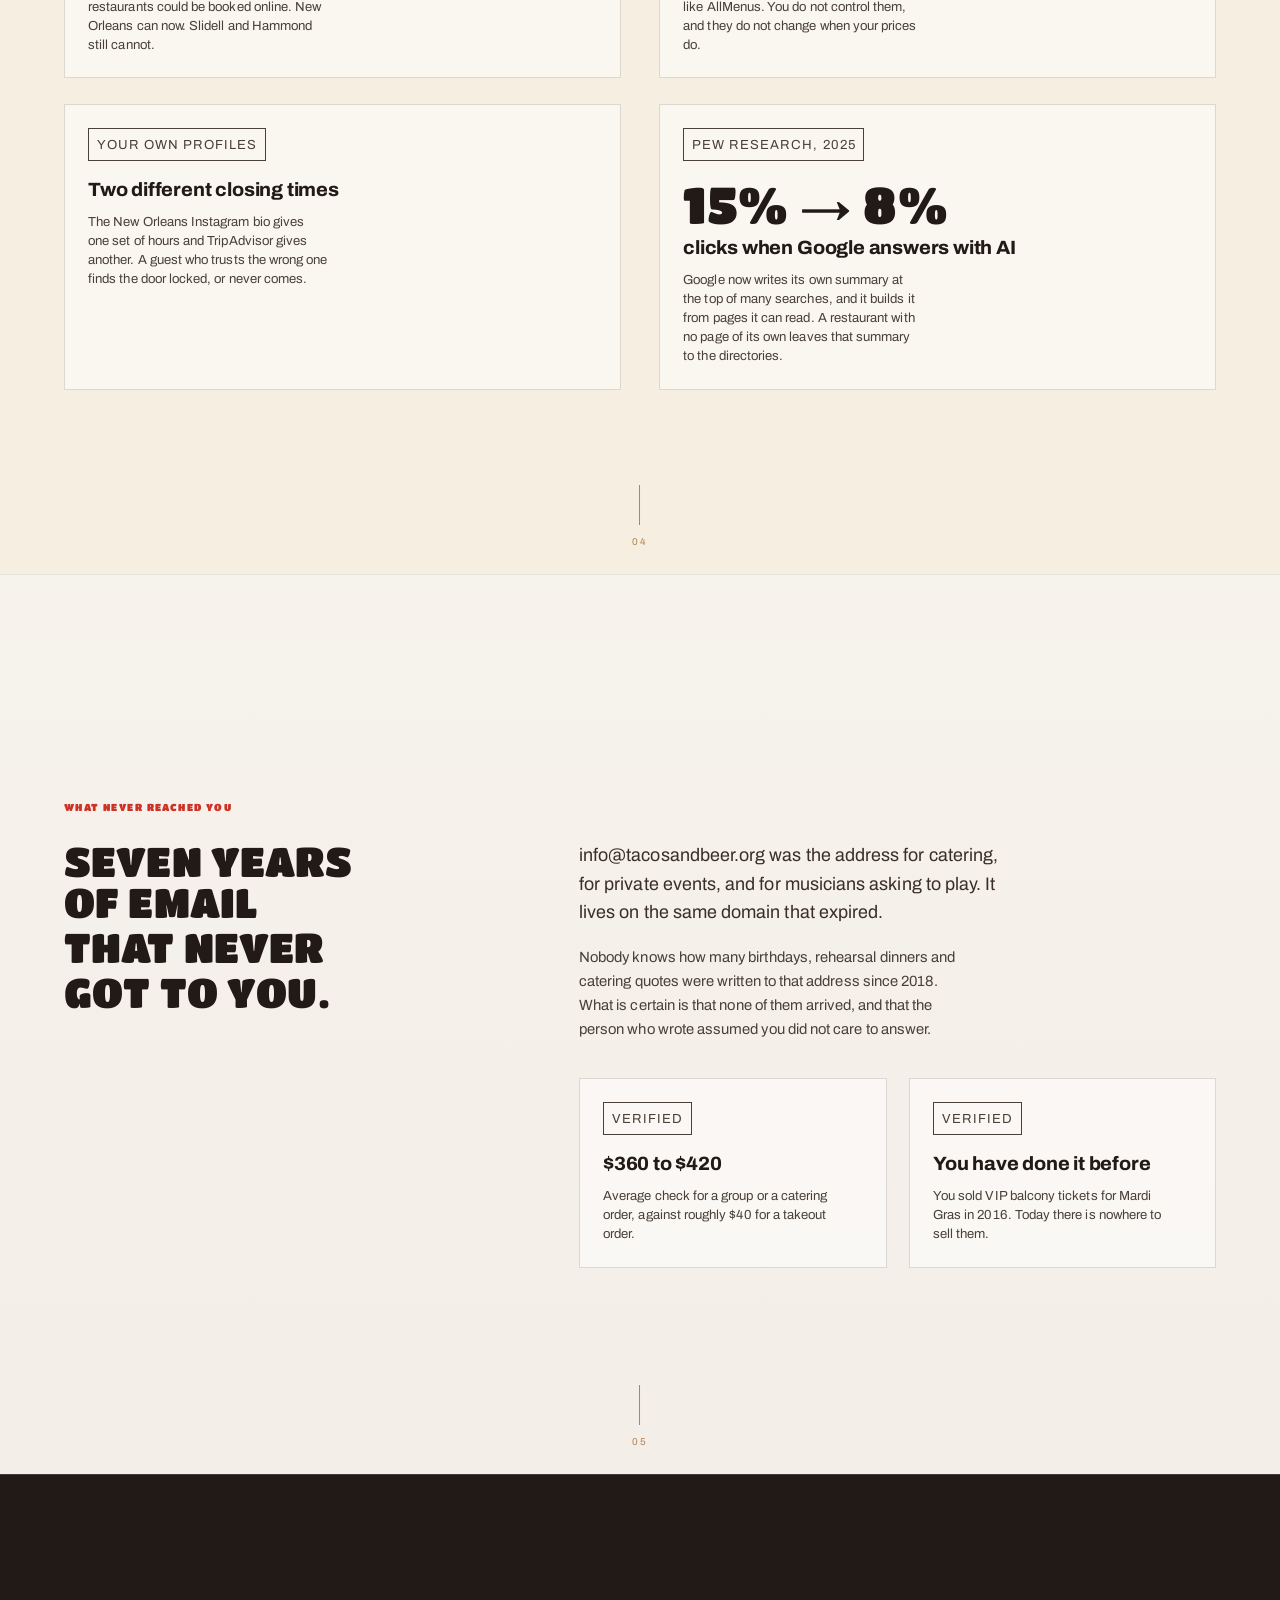
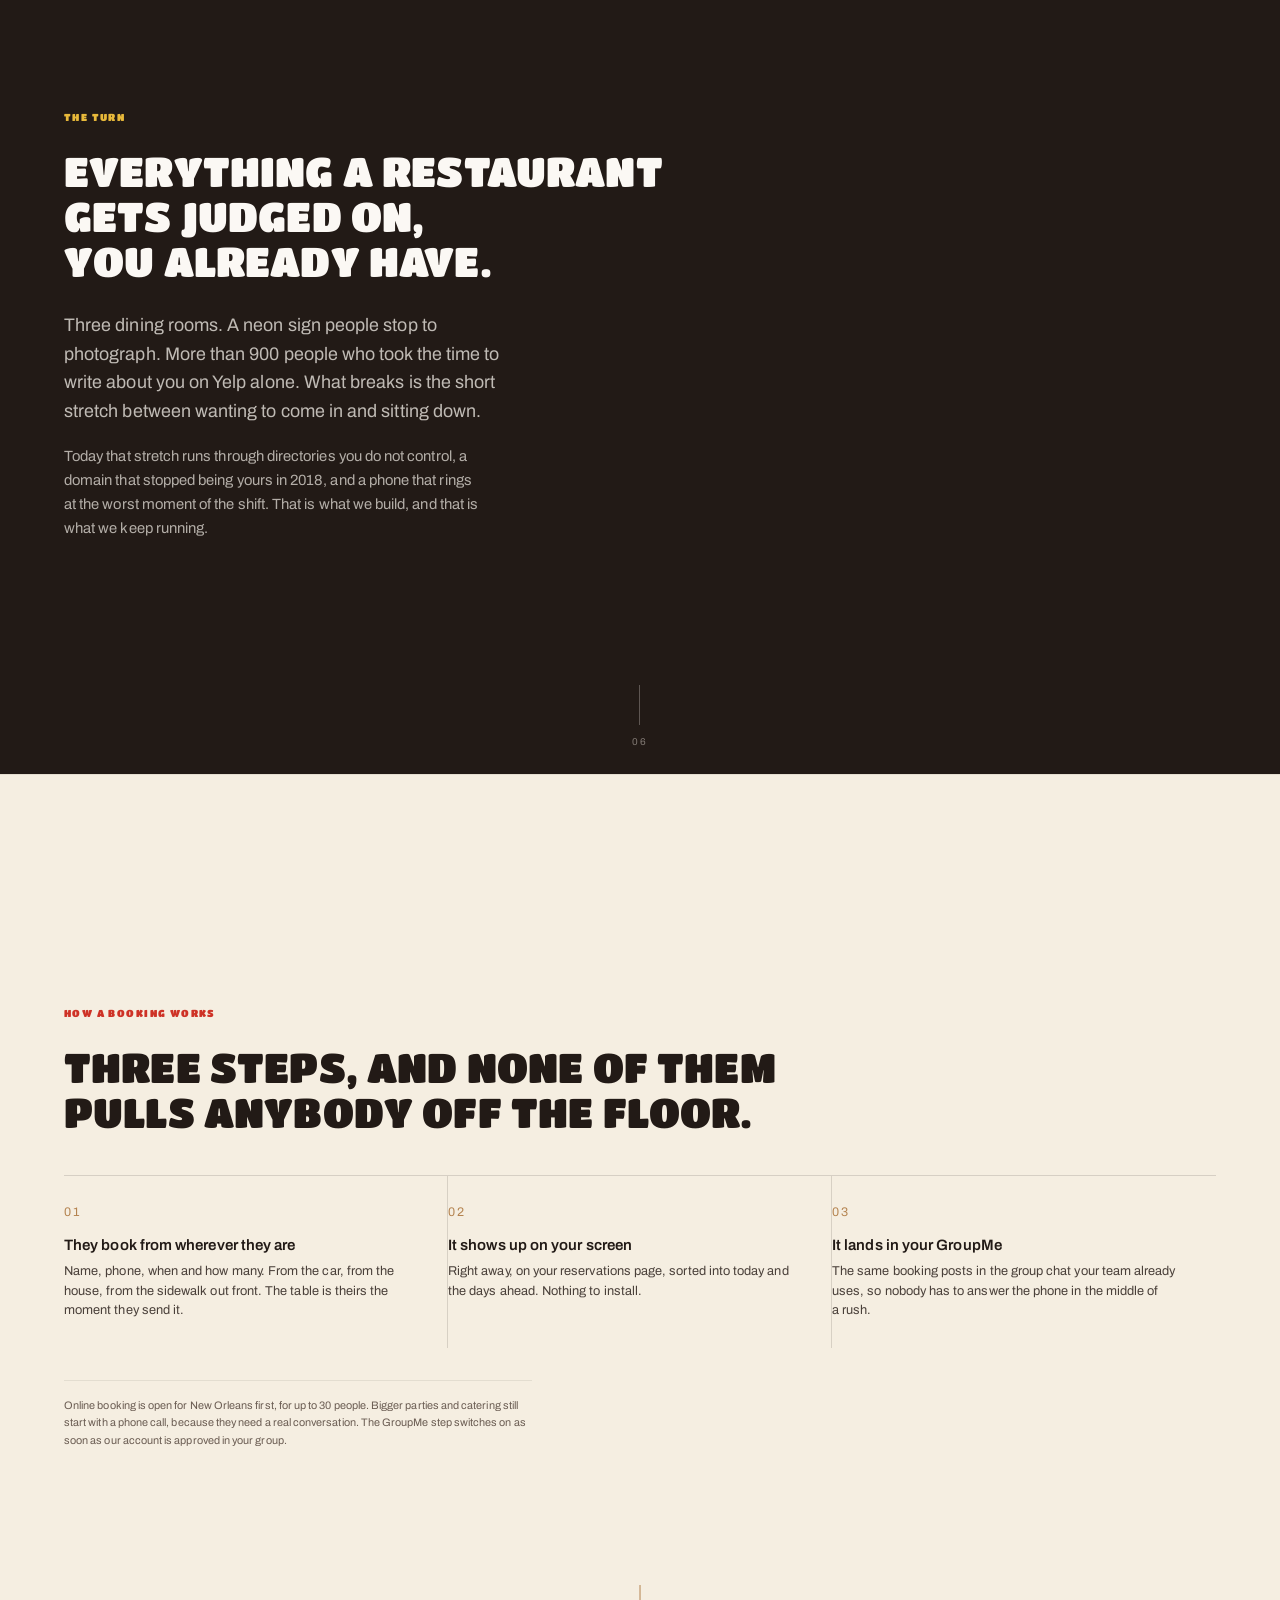
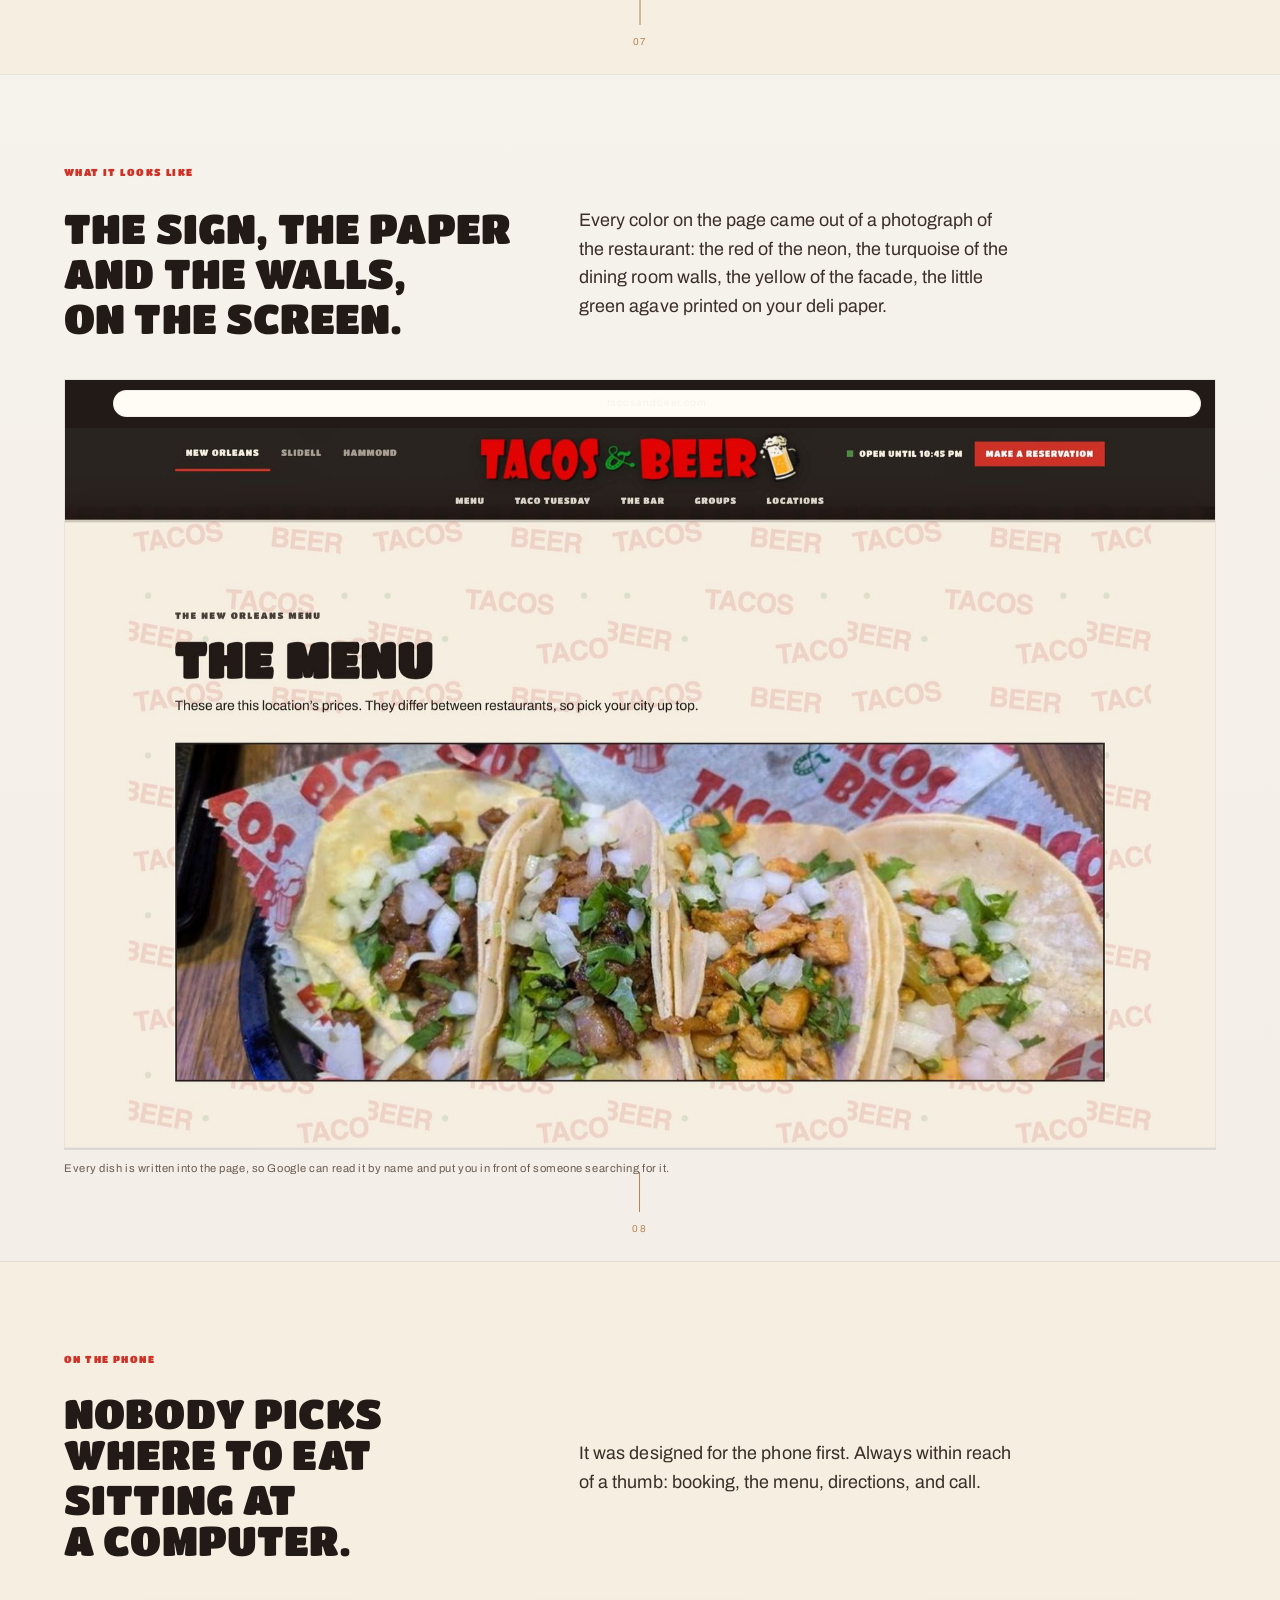
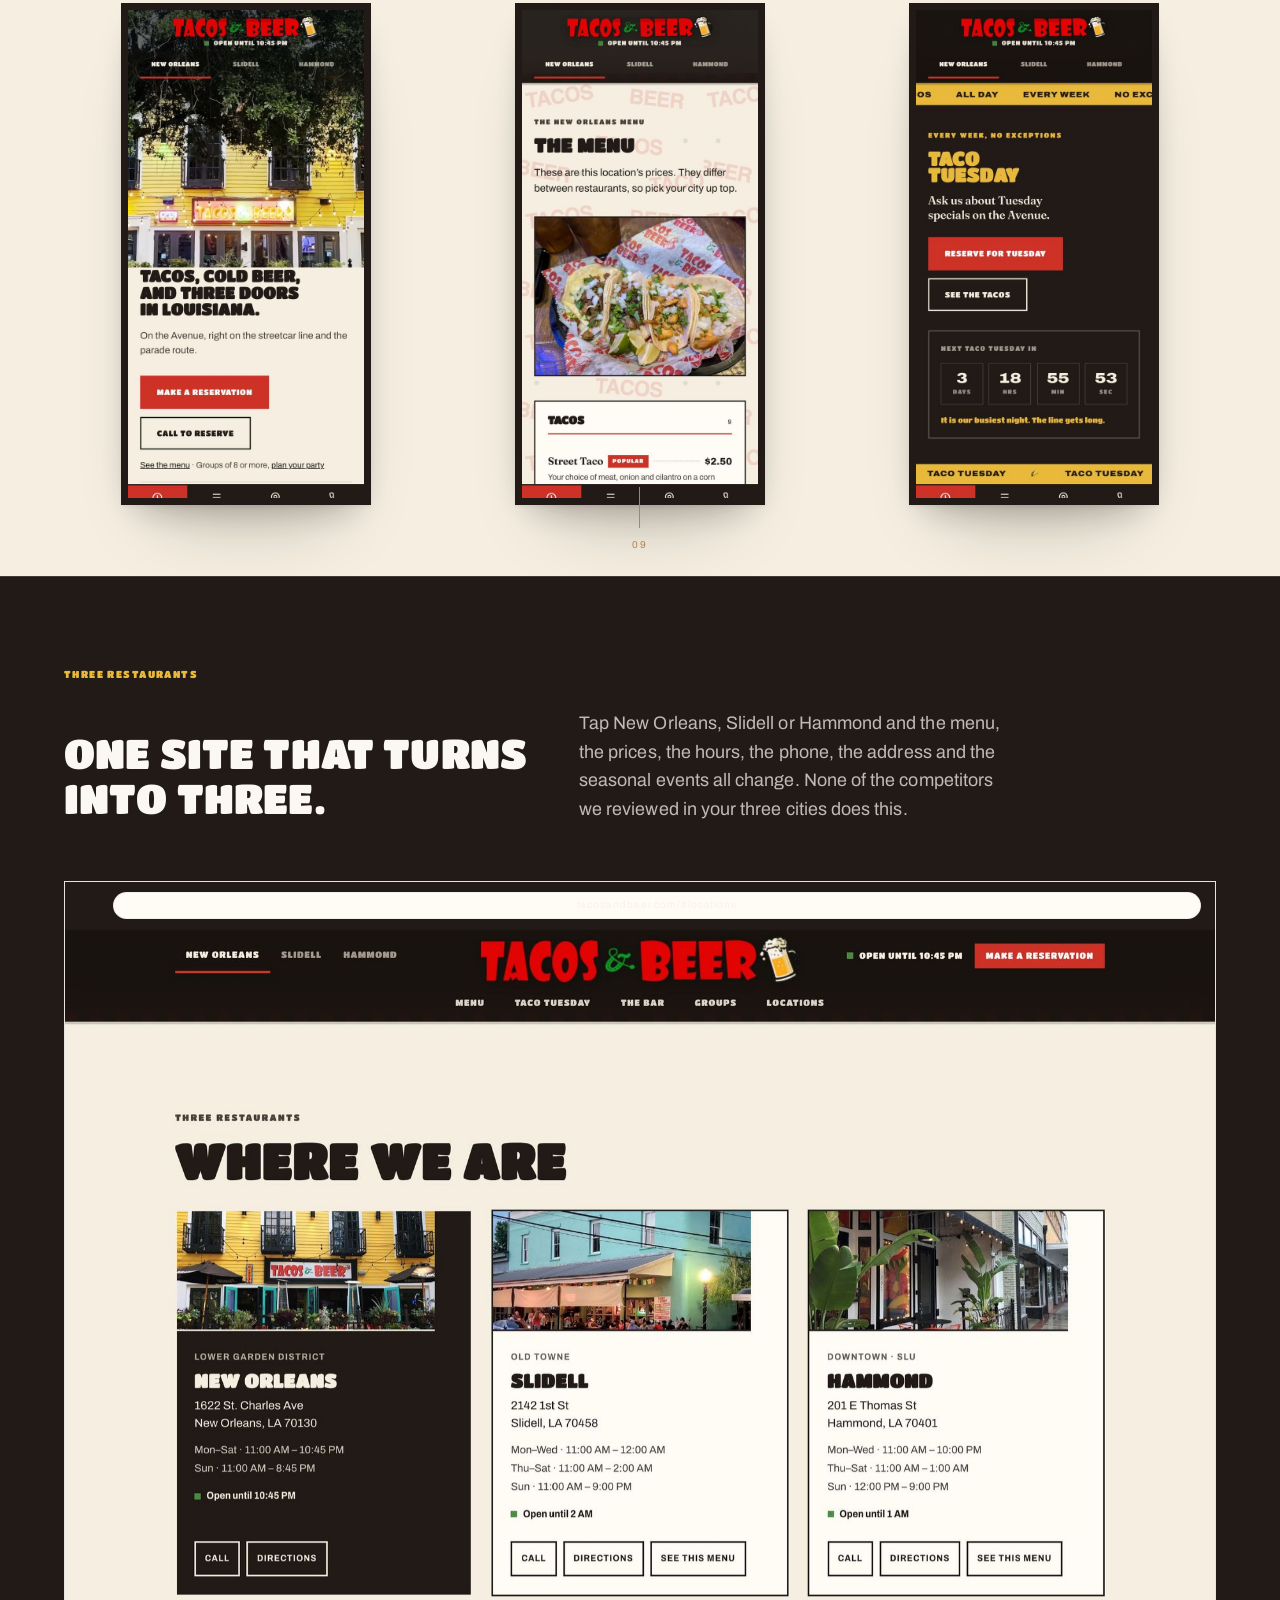
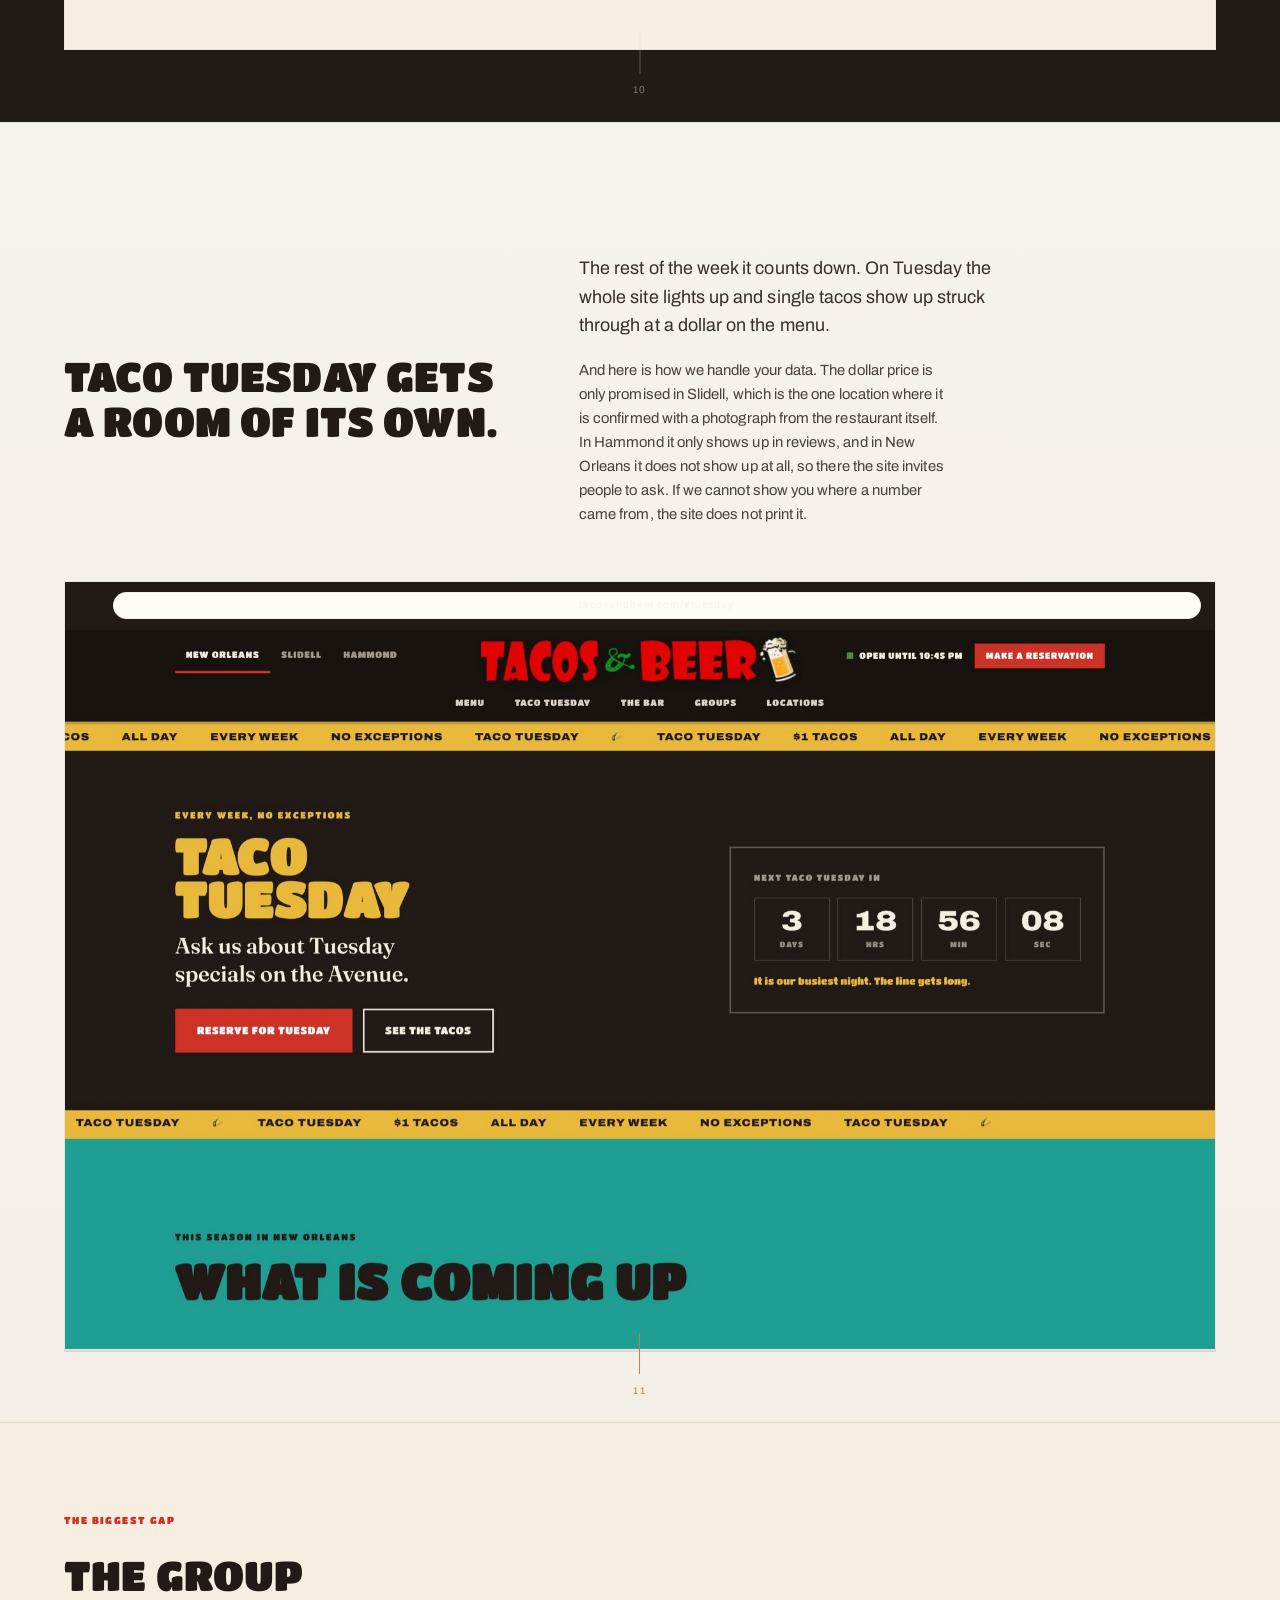
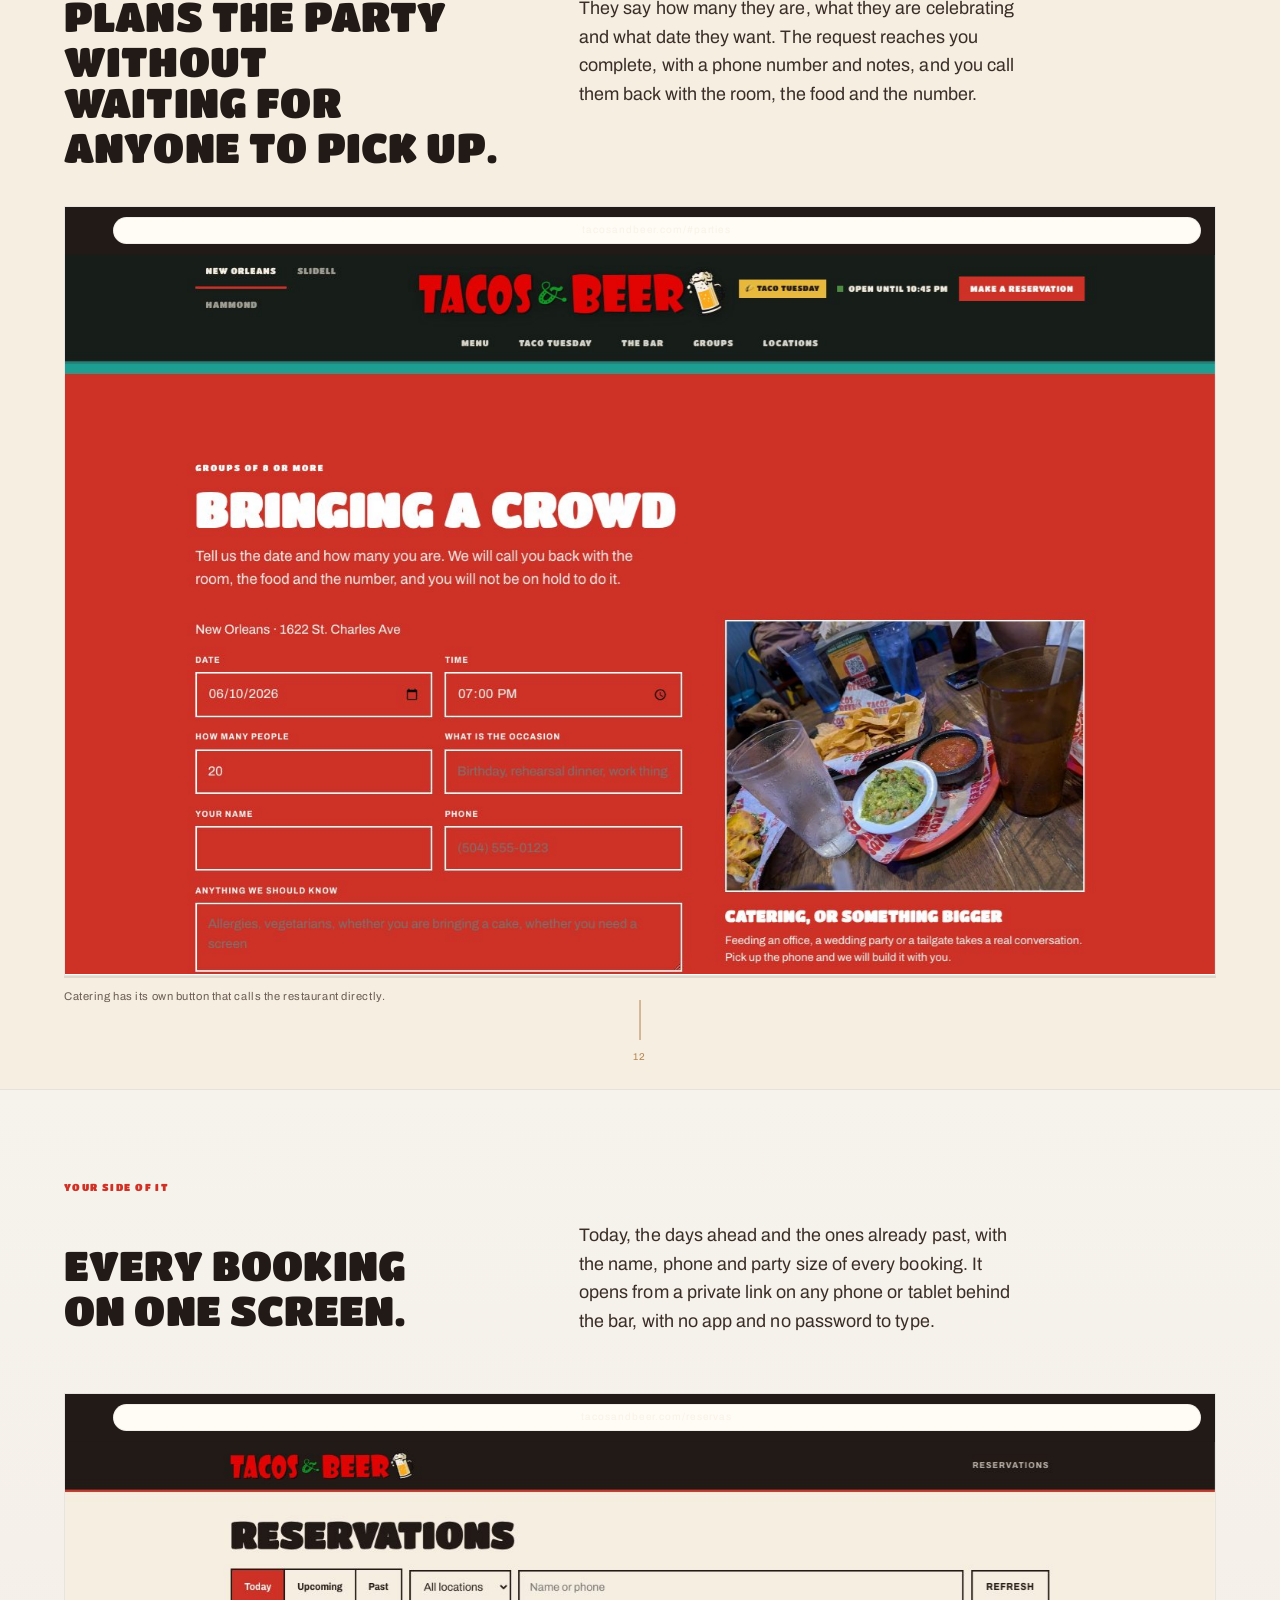
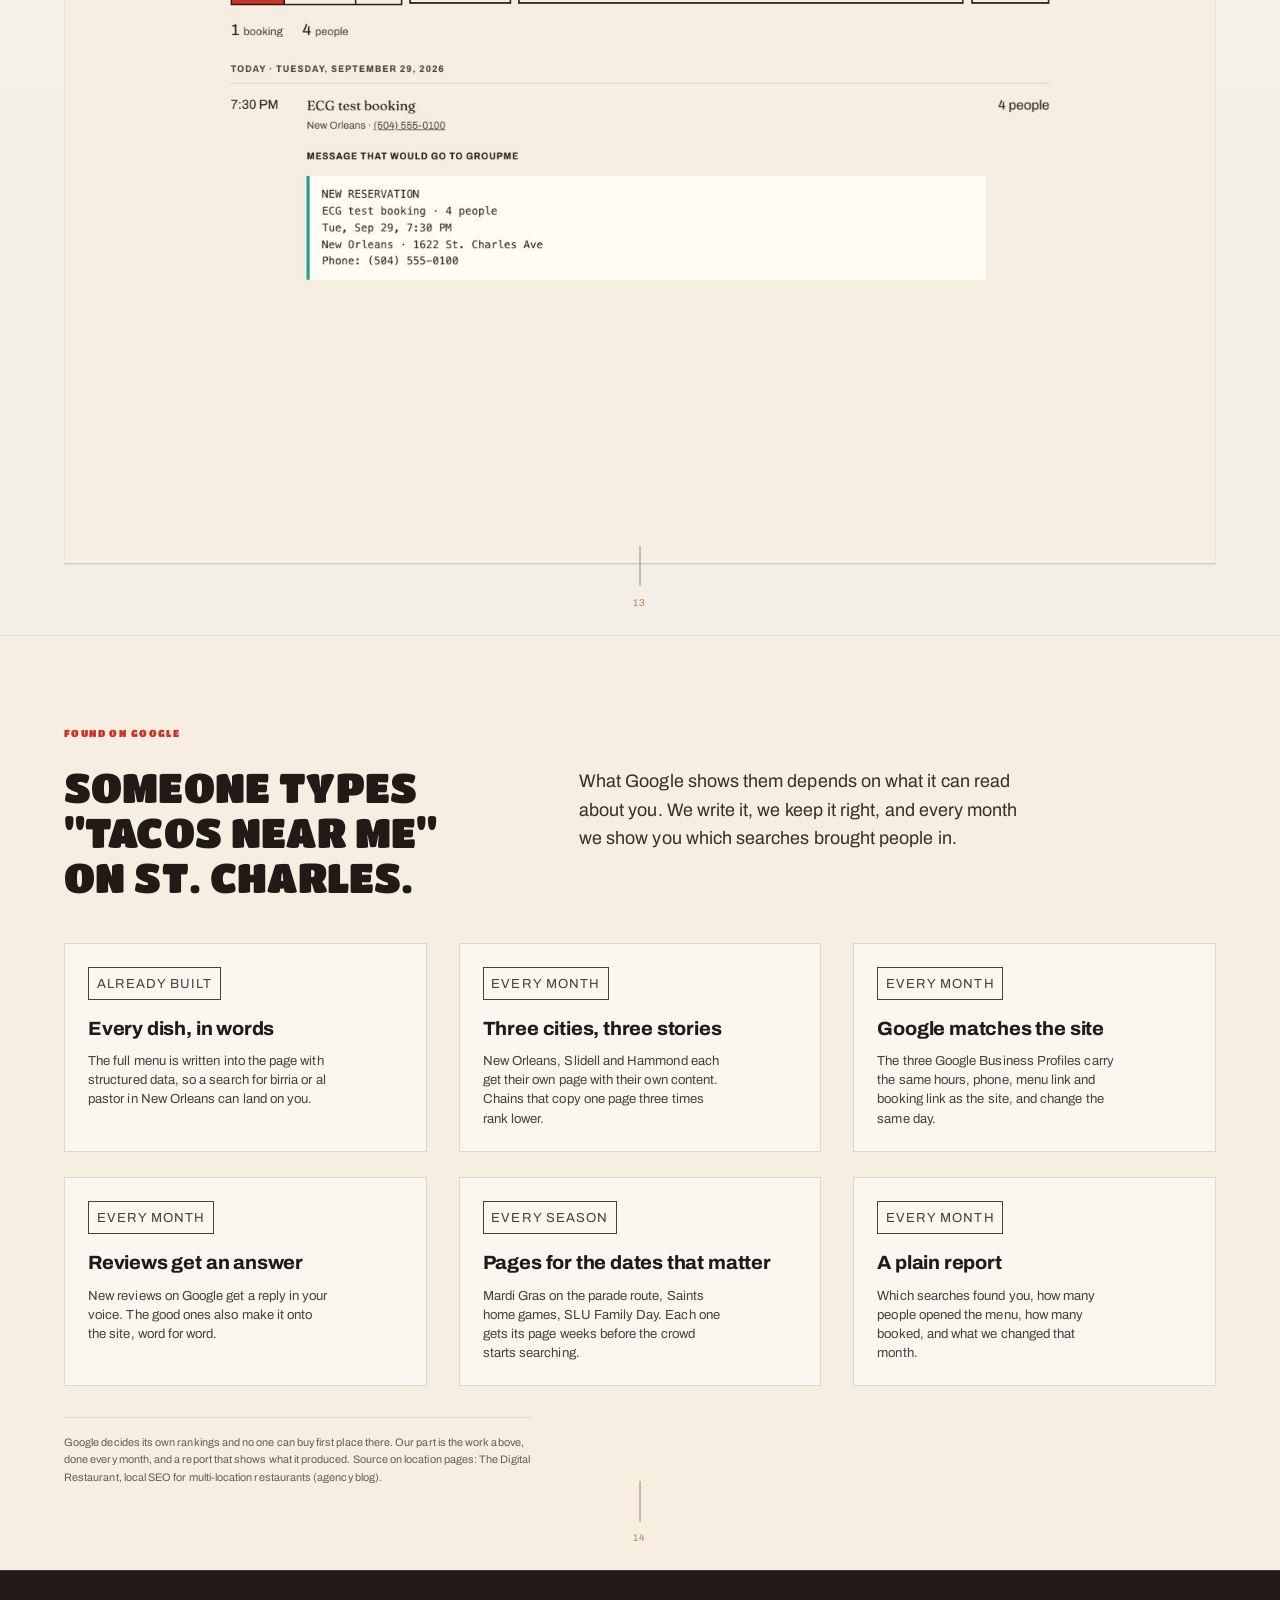
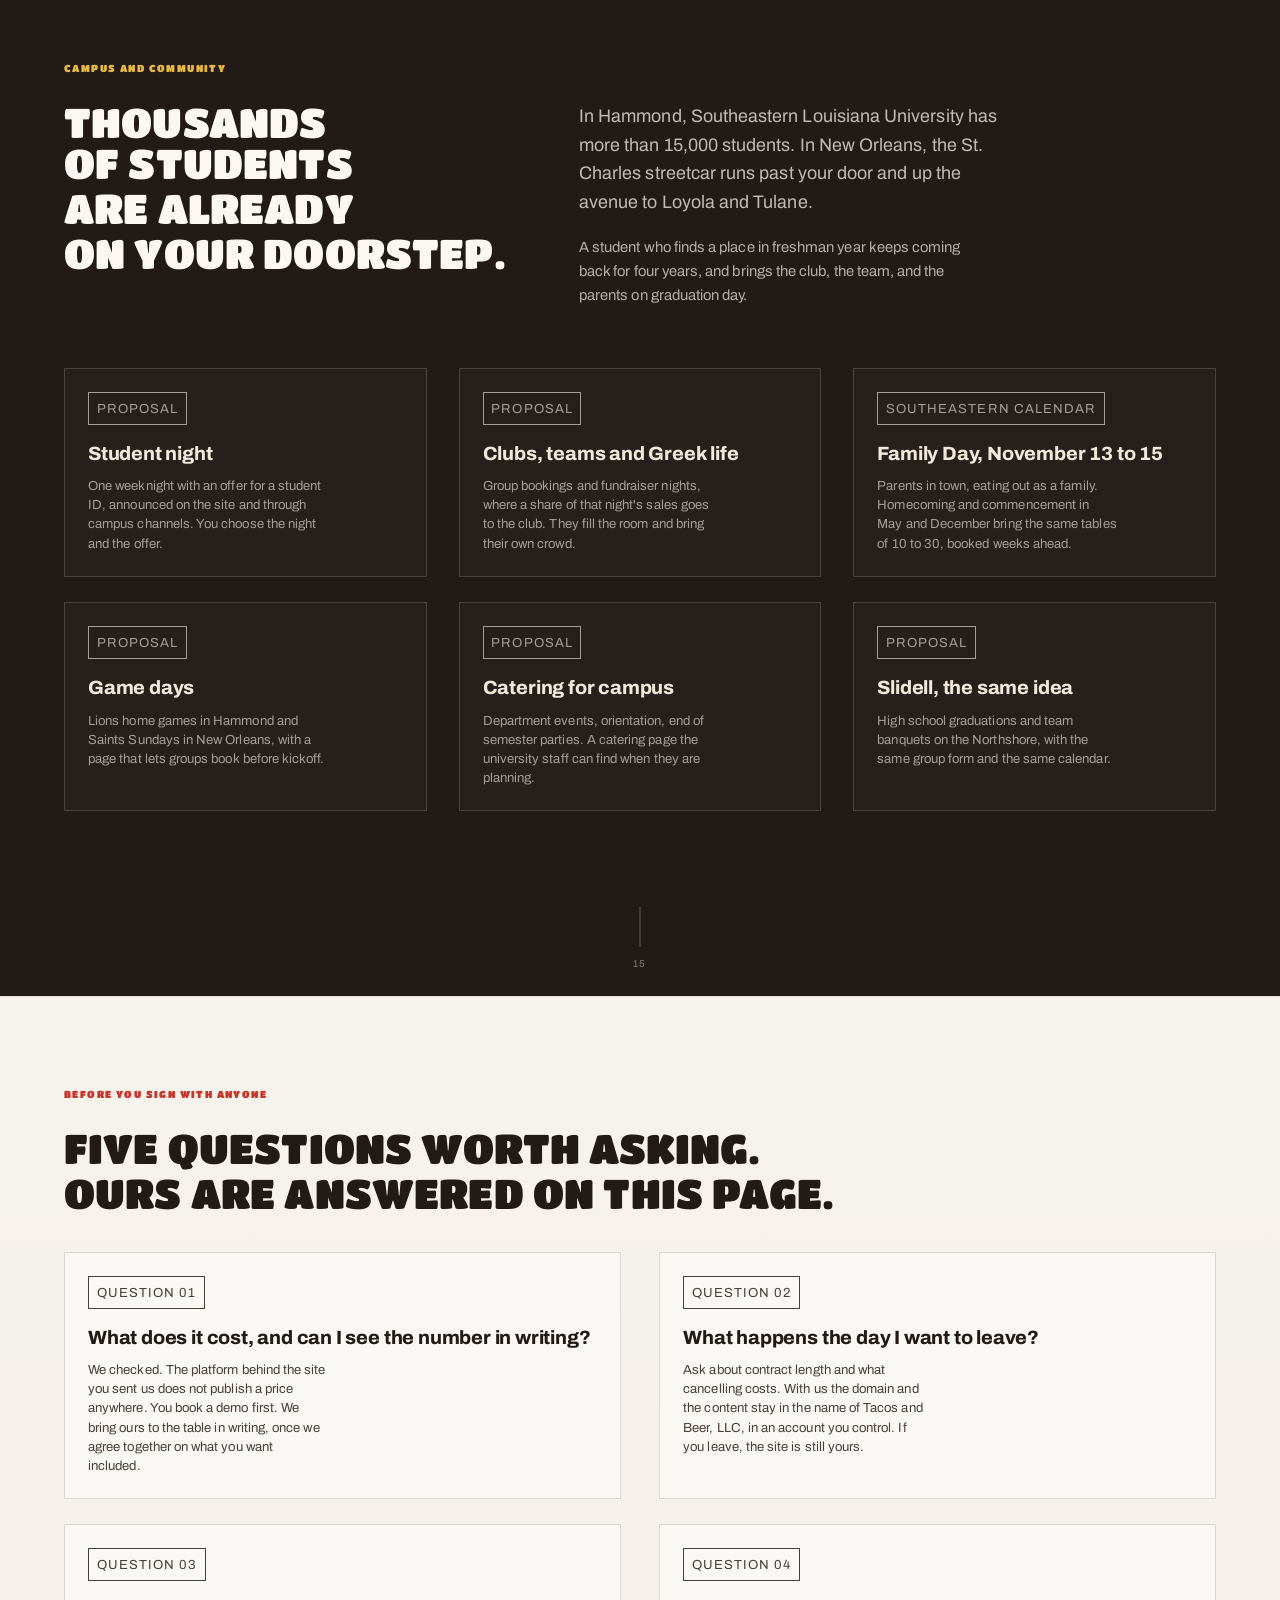
